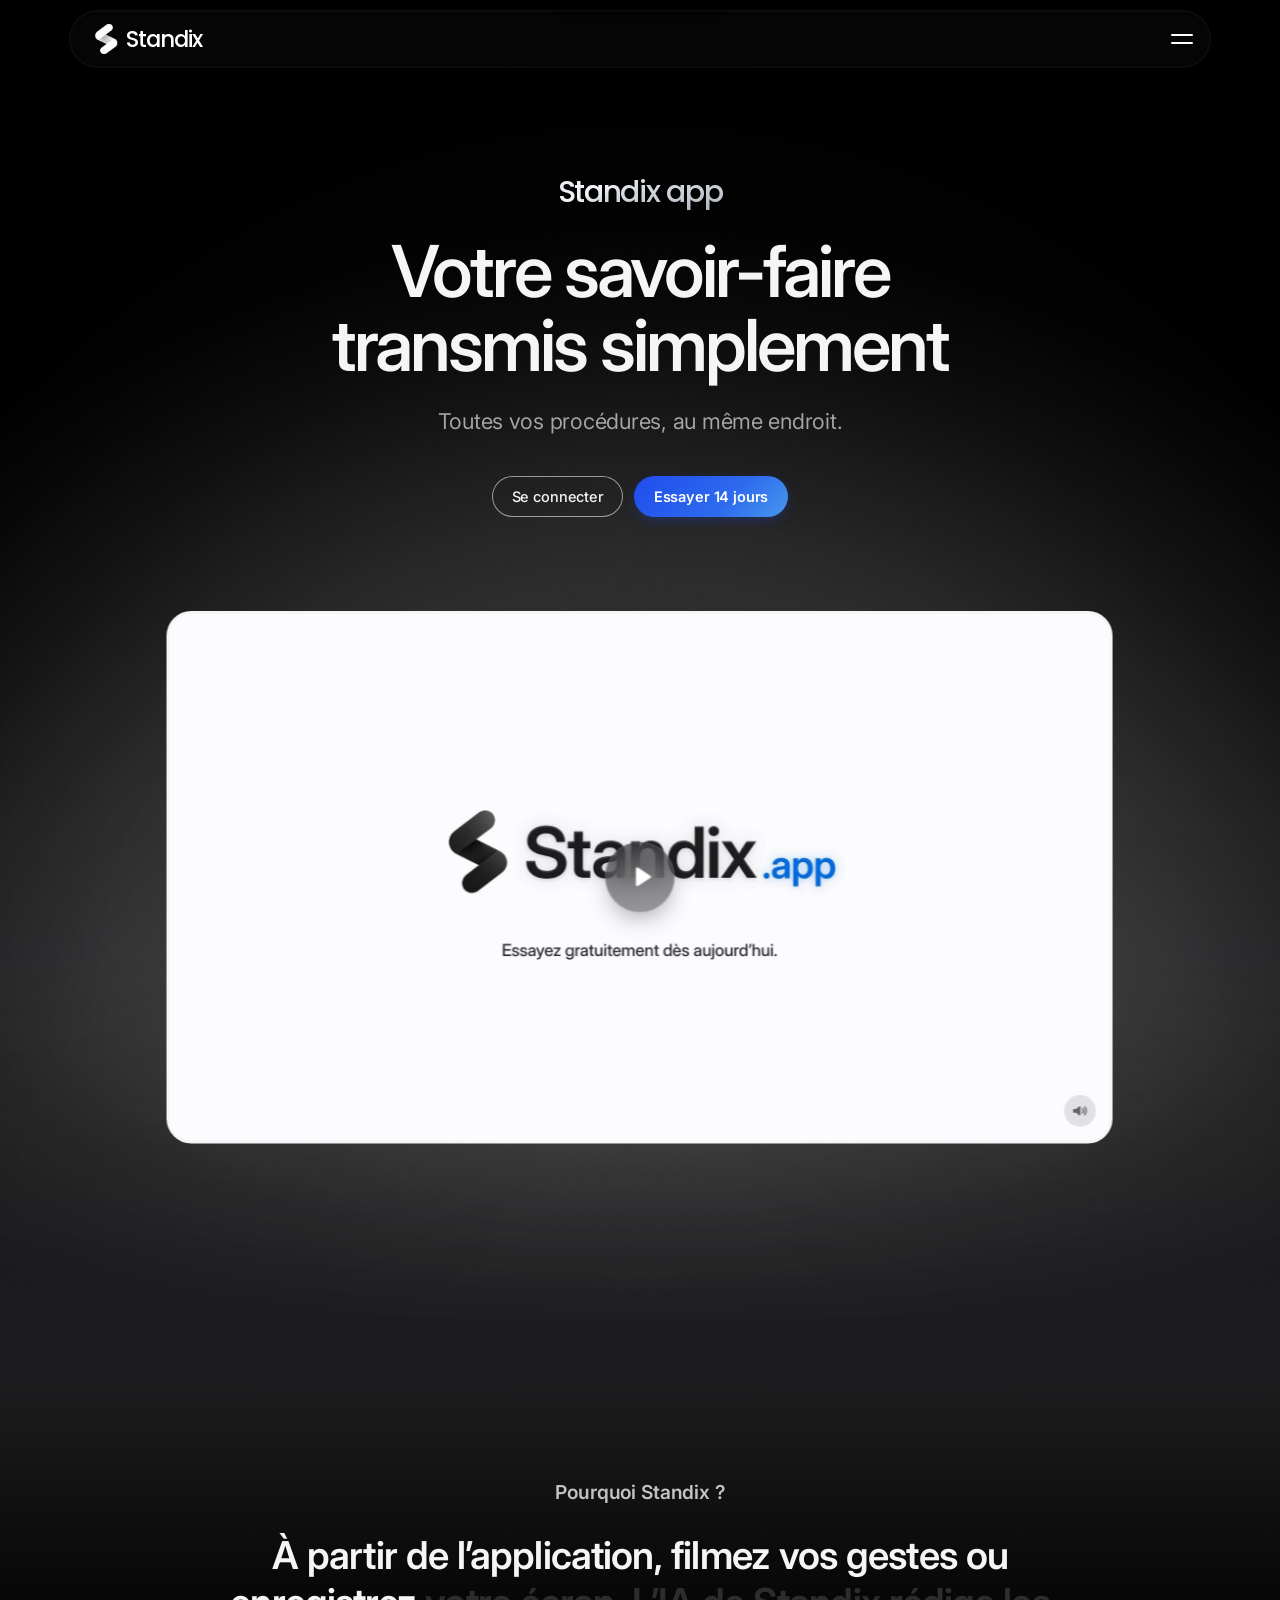
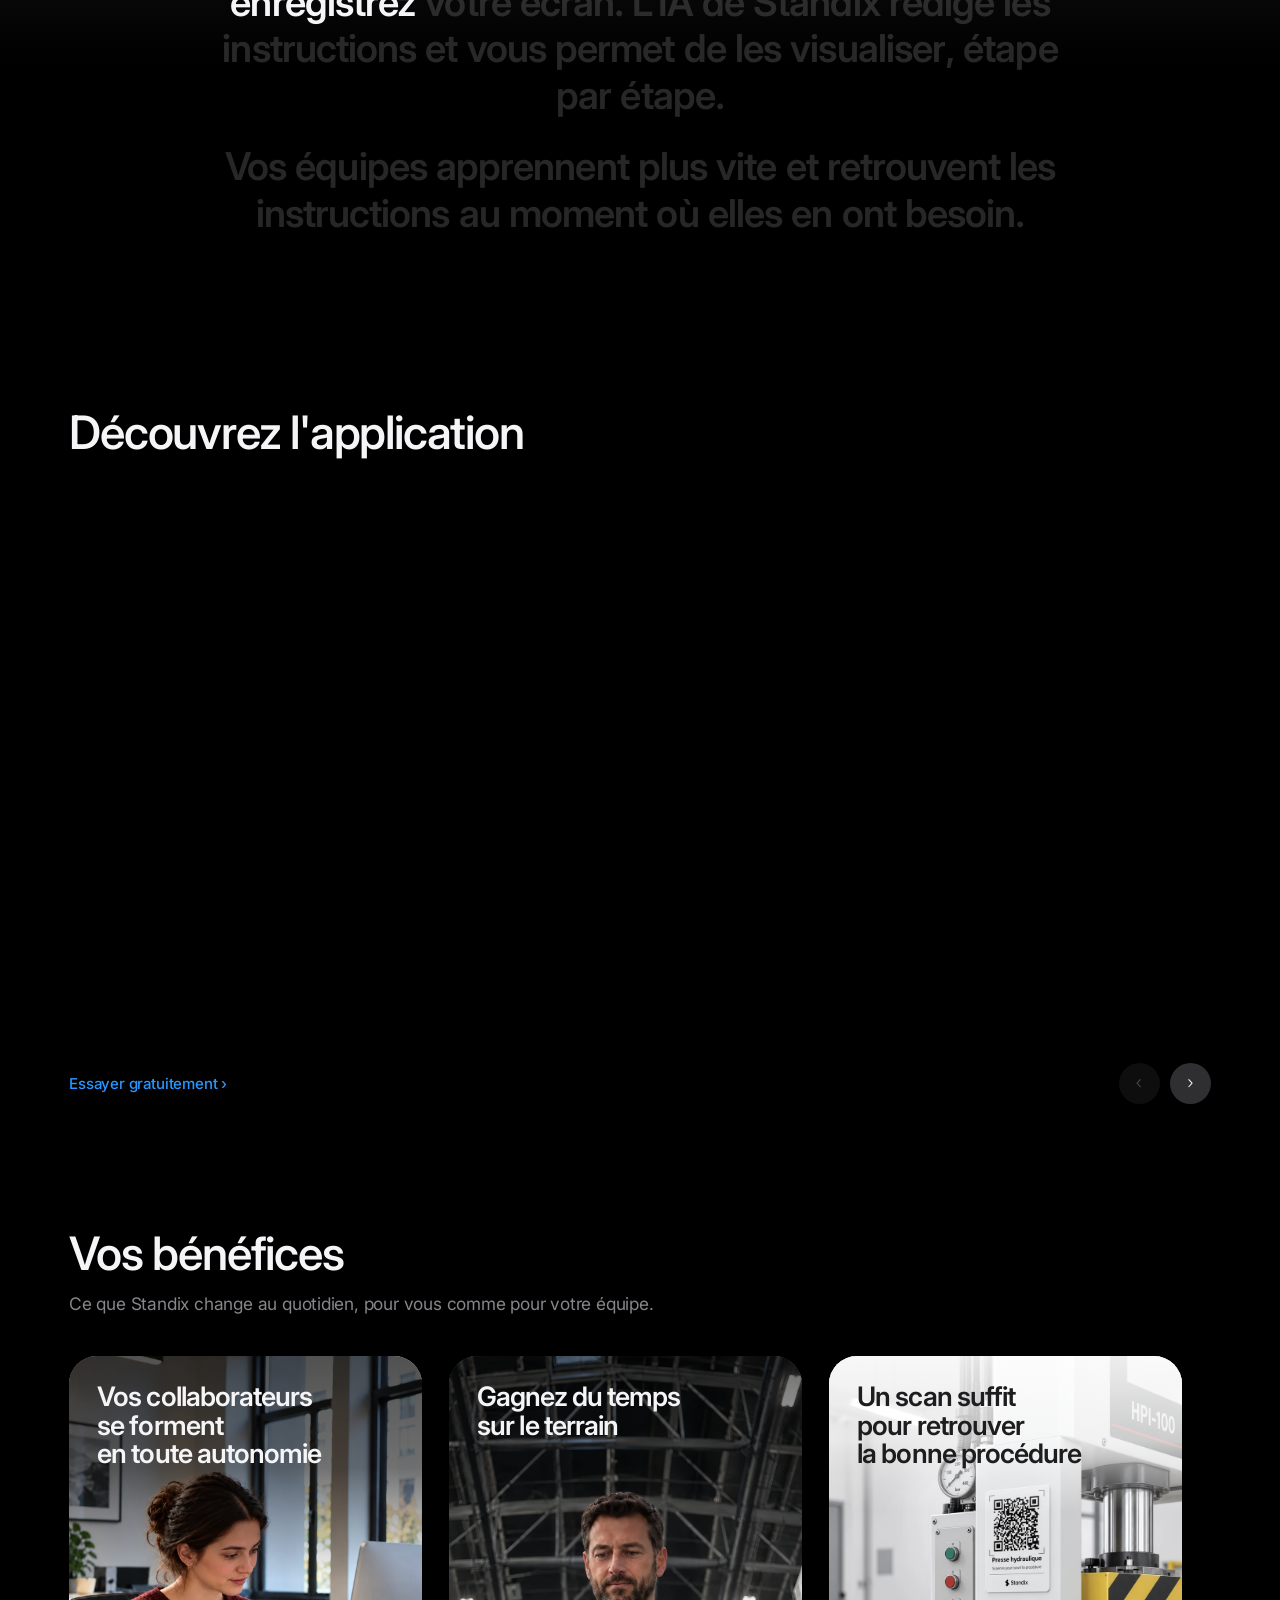
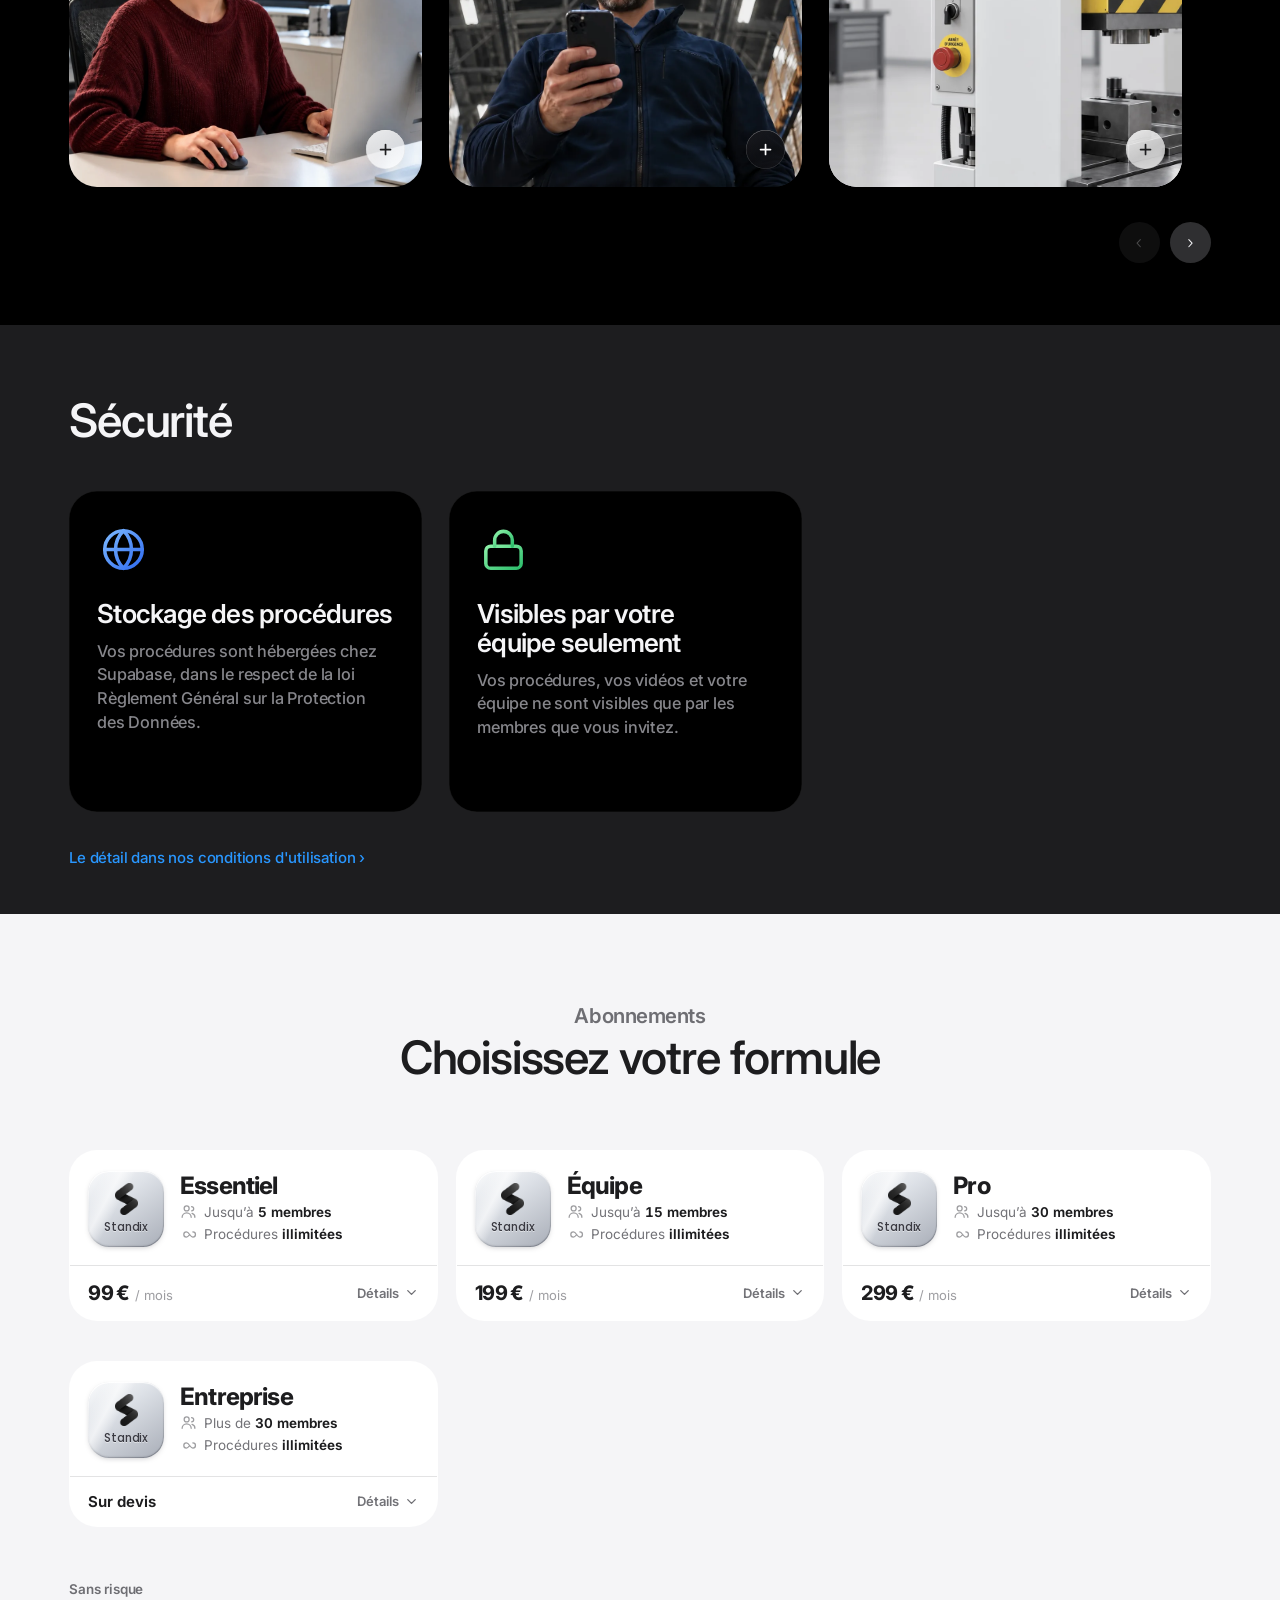
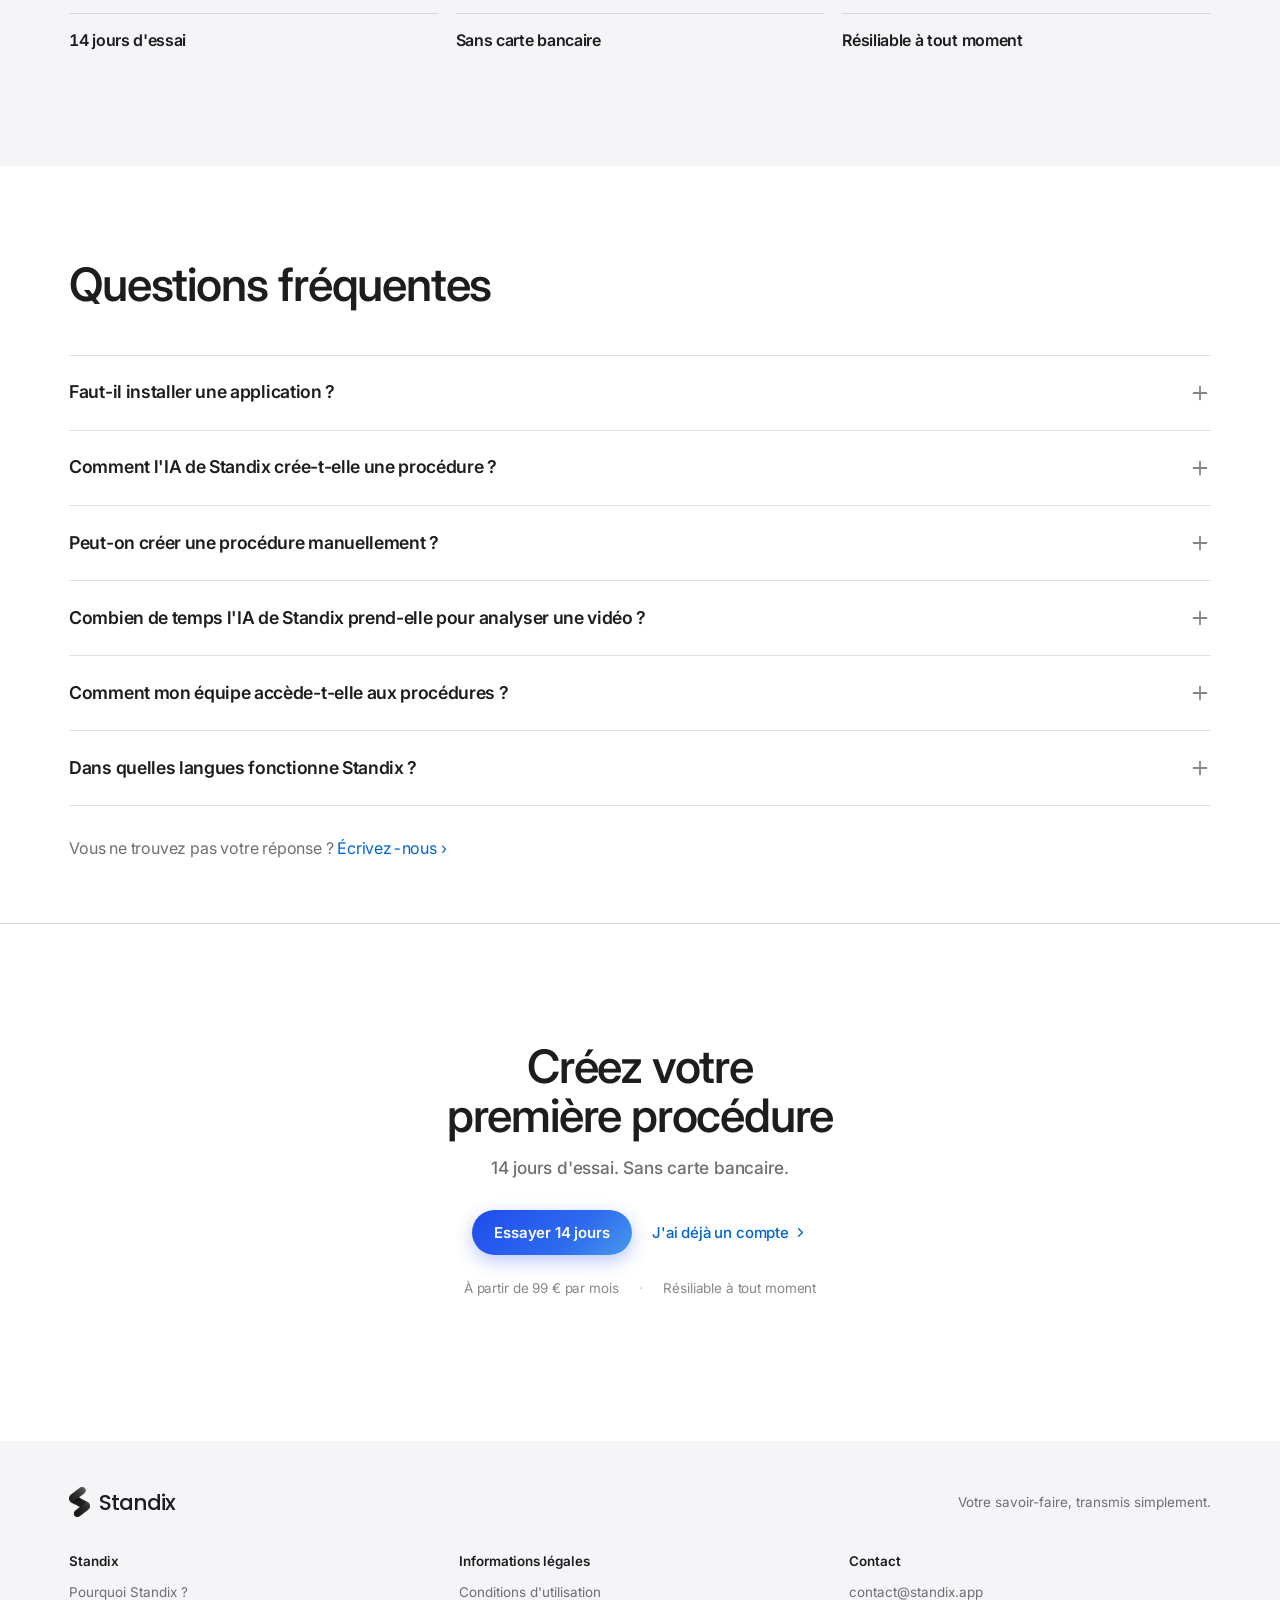
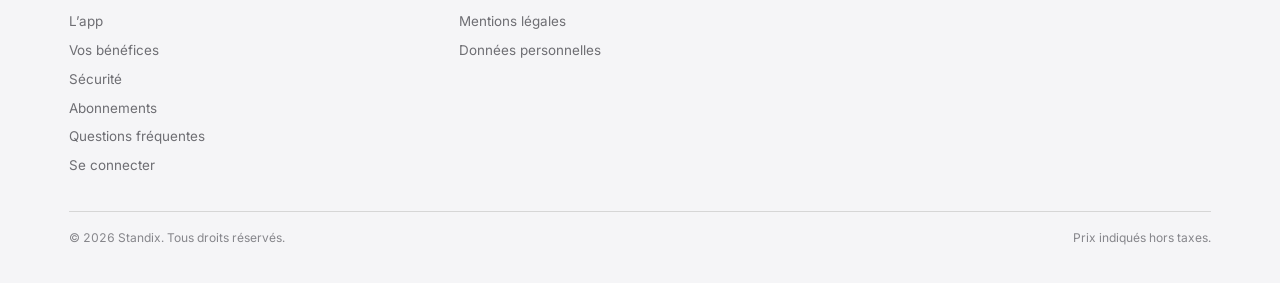
==== index.html @ c11d2d12 "Update index.html" ====
<!DOCTYPE html>
<html lang="fr">
<head>
<meta charset="utf-8">
<!-- ⚠ `user-scalable=no` NE SUFFIT PAS : Safari sur iOS l'ignore depuis 2016,
     précisément pour ne pas priver de zoom ceux qui en ont besoin. Il n'agit
     que sur Chrome Android. Le reste est fait plus bas, en CSS et en code. -->
<meta name="viewport"
      content="width=device-width, initial-scale=1, maximum-scale=1, user-scalable=no">
<meta name="theme-color" content="#000000">
<!-- ⚠ LE TITRE ET LA DESCRIPTION SONT CEUX DES APERÇUS DE PARTAGE (WhatsApp,
     iMessage, LinkedIn…) ET DE GOOGLE. Courts, directs, fidèles à l'app.
     ⚠ URL ABSOLUES pour l'image : les messageries ne suivent pas un chemin
     relatif. L'image et les icônes sont à la RACINE du dépôt.
     ⚠ L'IMAGE DE PARTAGE EST IMG_5693.JPG, à la RACINE du dépôt. Le nom vient
     du téléphone d'Em, qui ne peut pas renommer un fichier depuis mobile.
     ⚠ LE NOM EST SENSIBLE À LA CASSE sur GitHub Pages : le fichier en ligne
     s'appelle IMG_5693.jpeg (extension en MINUSCULES). « .JPG » donnait 404.
     ⚠ Les messageries gardent une image en mémoire d'après son adresse :
     nouvelle image = nouveau nom de fichier.
     ⚠ LES MESSAGERIES GARDENT L'ANCIEN APERÇU EN MÉMOIRE : pour voir le
     nouveau, partager https://standix.app/?v=2 (ou attendre). -->
<title>Standix — Votre savoir-faire transmis simplement</title>
<meta name="description" content="Créez vos procédures avec l'IA, à partir d'une vidéo ou d'un document. Votre équipe les retrouve sur son téléphone, ou d'un scan de QR code. 14 jours d'essai, sans carte bancaire.">
<link rel="canonical" href="https://standix.app/">
<!-- ═══ DONNÉES STRUCTURÉES (JSON-LD) ═══
     Ce bloc ne s'affiche pas : il DÉCRIT la page aux machines — moteurs de
     recherche, aperçus d'IA, assistants — dans le vocabulaire qu'elles
     partagent (schema.org). Quatre objets :
     · Organization  : qui édite le site, son logo, son adresse de contact ;
     · WebSite       : le site lui-même et sa langue ;
     · SoftwareApplication : ce qu'est Standix, pour qui, à quel prix ;
     · FAQPage       : les sept questions, recopiées MOT POUR MOT de la
       section « Questions fréquentes ». Google sanctionne les données
       structurées qui ne correspondent pas au texte visible — si tu changes
       une réponse dans la page, change-la ici aussi.
     ⚠ AUCUNE NOTE NI AVIS N'EST DÉCLARÉ (`aggregateRating`) : il n'y en a
     pas encore, et en inventer est un motif de sanction manuelle. -->
<script type="application/ld+json">
{
 "@context": "https://schema.org",
 "@graph": [
  {
   "@type": "Organization",
   "@id": "https://standix.app/#organisation",
   "name": "Standix",
   "url": "https://standix.app/",
   "logo": "https://standix.app/site-favicon-96.png",
   "email": "contact@standix.app",
   "description": "Standix crée des procédures d'entreprise à partir d'une vidéo ou d'un document, et les rend accessibles à l'équipe depuis l'application ou par QR code."
  },
  {
   "@type": "WebSite",
   "@id": "https://standix.app/#site",
   "url": "https://standix.app/",
   "name": "Standix",
   "inLanguage": "fr-FR",
   "publisher": {
    "@id": "https://standix.app/#organisation"
   }
  },
  {
   "@type": "SoftwareApplication",
   "@id": "https://standix.app/#application",
   "name": "Standix",
   "url": "https://standix.app/",
   "applicationCategory": "BusinessApplication",
   "operatingSystem": "Web",
   "inLanguage": [
    "fr",
    "en",
    "de"
   ],
   "publisher": {
    "@id": "https://standix.app/#organisation"
   },
   "description": "Filmez le geste une fois : l'IA rédige la procédure, et votre équipe la retrouve sur son téléphone ou d'un scan de QR code.",
   "offers": {
    "@type": "Offer",
    "price": "99",
    "priceCurrency": "EUR",
    "url": "https://standix.app/#tarifs",
    "availability": "https://schema.org/InStock",
    "description": "À partir de 99 € par mois, 14 jours d'essai sans carte bancaire."
   }
  },
  {
   "@type": "FAQPage",
   "@id": "https://standix.app/#questions",
   "inLanguage": "fr-FR",
   "mainEntity": [
    {
     "@type": "Question",
     "name": "Faut-il installer une application ?",
     "acceptedAnswer": {
      "@type": "Answer",
      "text": "Non, Standix s'ouvre dans le navigateur de votre téléphone, de votre tablette ou de votre ordinateur."
     }
    },
    {
     "@type": "Question",
     "name": "Comment l'IA de Standix crée-t-elle une procédure ?",
     "acceptedAnswer": {
      "@type": "Answer",
      "text": "Depuis l'application, vous pouvez : filmer vos gestes, enregistrer votre écran ou importer un document. Vous pouvez également réunir plusieurs vidéos et enregistrements d'écran en une seule vidéo. La durée totale ne doit pas dépasser 5 minutes. L'intelligence artificielle intégrée analyse votre contenu, identifie les étapes clés et rédige les instructions pour créer une procédure structurée, étape par étape. Vous pouvez aussi créer vos procédures manuellement."
     }
    },
    {
     "@type": "Question",
     "name": "Peut-on créer une procédure manuellement ?",
     "acceptedAnswer": {
      "@type": "Answer",
      "text": "Oui, vous pouvez créer autant de procédures manuelles que vous le souhaitez. Ajoutez un titre et une image de présentation, puis détaillez les étapes une à une, avec la possibilité d'ajouter une photo à chaque étape."
     }
    },
    {
     "@type": "Question",
     "name": "Combien de temps l'IA de Standix prend-elle pour analyser une vidéo ?",
     "acceptedAnswer": {
      "@type": "Answer",
      "text": "Le temps d'analyse dépend de la durée de votre vidéo. À titre indicatif, comptez : 1 à 2 minutes pour une vidéo d'une minute ; 4 à 5 minutes pour une vidéo de trois minutes ; 6 à 7 minutes pour une vidéo de cinq minutes. Ces délais peuvent varier selon votre appareil et les caractéristiques de la vidéo."
     }
    },
    {
     "@type": "Question",
     "name": "Comment mon équipe accède-t-elle aux procédures ?",
     "acceptedAnswer": {
      "@type": "Answer",
      "text": "Lors de leur première connexion, vos collaborateurs rejoignent votre espace entreprise grâce au code d'invitation que vous leur partagez. Ils accèdent ensuite aux procédures directement dans l'application ou en scannant le QR code de la procédure souhaitée."
     }
    },
    {
     "@type": "Question",
     "name": "Dans quelles langues fonctionne Standix ?",
     "acceptedAnswer": {
      "@type": "Answer",
      "text": "En français, en anglais et en allemand."
     }
    }
   ]
  }
 ]
}
</script>

<meta property="og:type" content="website">
<meta property="og:site_name" content="Standix">
<meta property="og:locale" content="fr_FR">
<meta property="og:url" content="https://standix.app/">
<meta property="og:title" content="Standix — Votre savoir-faire transmis simplement">
<meta property="og:description" content="Créez vos procédures avec l'IA, à partir d'une vidéo ou d'un document.">
<meta property="og:image" content="https://standix.app/IMG_5693.jpeg">
<meta property="og:image:type" content="image/jpeg">
<meta property="og:image:width" content="1200">
<meta property="og:image:height" content="630">
<meta property="og:image:alt" content="Le logo Standix et la phrase « Toutes vos procédures, au même endroit. », sur fond noir">
<meta name="twitter:card" content="summary_large_image">
<meta name="twitter:title" content="Standix — Votre savoir-faire transmis simplement">
<meta name="twitter:description" content="Créez vos procédures avec l'IA, à partir d'une vidéo ou d'un document.">
<meta name="twitter:image" content="https://standix.app/IMG_5693.jpeg">
<link rel="icon" href="/favicon.ico" sizes="any">
<link rel="icon" type="image/png" sizes="32x32" href="/site-favicon-32.png">
<link rel="icon" type="image/png" sizes="96x96" href="/site-favicon-96.png">
<link rel="apple-touch-icon" href="/site-apple-touch-icon.png">
<link rel="preconnect" href="https://fonts.googleapis.com">
<link rel="preconnect" href="https://fonts.gstatic.com" crossorigin>
<!-- ⚠ INTER EST DEMANDÉ EN FONTE VARIABLE (`wght@400..700`), PLUS EN QUATRE
     GRAISSES FIXES. Avec des graisses fixes, une valeur intermédiaire comme
     560 n'existe pas : le navigateur remonte à la plus proche au-dessus, donc
     600, et l'allègement des titres ne se voyait pas. La fonte variable les
     rend toutes, et c'est un seul fichier au lieu de quatre.
     ⚠ LA PLAGE DESCEND À 300, PAS 400 : la ligne sous le titre du premier
     écran est en 380. Sans cette plage, elle serait ramenée à 400 et
     l'allègement disparaîtrait sans erreur ni avertissement. -->
<link href="https://fonts.googleapis.com/css2?family=Inter:wght@300..700&family=Poppins:wght@500;600&display=swap" rel="stylesheet">
<style>
/* ═══════════════════════════════════════════════════════════════════════
   LES JETONS
   Plus d'ambre nulle part. Il ne reste qu'une famille de couleur — celle du
   bouton « Générer les étapes » de l'app — et une échelle de gris froids qui
   en descend. Une page à une seule couleur se tient toujours.
   ═══════════════════════════════════════════════════════════════════════ */
:root{
  --papier:#FFFFFF;
  --encre:#0C1017;
  --gris:#5C6675;
  --gris-2:#8A94A3;

  /* ─── LE TEXTE SUR LE PANNEAU SOMBRE ───
     Trois niveaux, comme sur clair, mais tirés vers le haut. Un blanc pur en
     texte courant vibre sur du noir : le titre l'emploie, le reste descend. */
  /* Les noms datent de la version sombre ; ils repointent maintenant vers
     les couleurs claires — un seul endroit à changer si le fond rebascule. */
  --sur-noir  :var(--encre);
  --sur-noir-2:var(--gris);
  --sur-noir-3:var(--gris-2);

  /* Le panneau : un gris froid, sans couleur assumée. C'est une surface, pas
     une teinte — elle structure la page sans y ajouter une seconde couleur. */
  /* ⚠ Le premier noir, à #0E1218, était trop clair et trop bleu : il se lisait
     comme un gris ardoise, pas comme un fond. Sur les pages produit d'Apple le
     fond est presque du noir, et TOUTE la lumière vient de l'objet. */
  --panneau:#07080B;

  /* #3A78EE donnait 4,12:1 avec du texte blanc, sous le seuil de 4,5.
     #2E6BEE donne 4,72:1 et ne se distingue pas à l'œil. */
  --bleu-a:#1F4CEE; --bleu-b:#2E6BEE; --bleu-c:#4899EC;
}

*{box-sizing:border-box}
html,body{margin:0;padding:0}
/* ⚠ `touch-action:manipulation` COUPE LE ZOOM PAR DOUBLE TAPE, et lui seul est
   respecté partout, iOS compris. Il supprime du même coup le délai de 300 ms
   que le navigateur s'accordait pour guetter cette double tape — les boutons
   répondent plus vite.
   ⚠ `text-size-adjust` empêche iOS de grossir les textes de lui-même quand on
   bascule le téléphone en paysage. */

html{
  background:#000000;
  -webkit-text-size-adjust:100%; text-size-adjust:100%;
}
/* ⚠ DEUX SECTIONS SOMBRES QUI SE SUIVENT SE CHEVAUCHENT D'UN PIXEL. La page
   était blanche derrière elles (elle est noire désormais, la règle reste
   utile entre sections claires) : quand leur jonction tombe entre
   deux pixels (hauteur fractionnaire, écran à densité non entière), un filet
   blanc atténué passait entre les deux — une ligne grise sur deux fonds
   identiques. La seconde section, peinte après, recouvre la jonction. */
[data-fond="sombre"] + [data-fond="sombre"]{margin-top:-1px}

/* ⚠ LE FOND DE LA PAGE EST NOIR : c'est lui qu'on voit quand on tire la page
   au-delà du haut ou du bas (iPhone), et derrière toute section. */
body{
  touch-action:manipulation;
  background:#000000;
  font-family:Inter,system-ui,sans-serif; color:var(--gris);
  -webkit-font-smoothing:antialiased;
}

/* ═══ LA BARRE ═══ provisoire : le site a déjà `navbar.js`. Elle est là pour
       que le panneau ne flotte pas dans le vide sur la capture. */
/* Deux blocs seulement : le logo à gauche, TOUT le reste groupé à droite —
   menu, connexion, bouton. Le menu n'est plus centré sur la barre : il fait
   partie du groupe d'actions, comme sur la référence.
   `space-between` suffit ; plus de grille, donc plus de colonne fantôme quand
   un élément passe en `display:none` sur téléphone. */
/* La barre suit le panneau : plafonnée à 1320 alors que le panneau est
   pleine largeur, le logo ne serait plus aligné sur rien. */
.barre{position:relative; z-index:60;
       display:flex; align-items:center; justify-content:space-between;
       padding:8px 8px 8px 26px}
.droite{display:flex; align-items:center; gap:10px}
.marque{display:flex; align-items:center; text-decoration:none;
        --signe:34px; gap:calc(var(--signe) * .294)}
/* ─── LA MARQUE ───
   Le signe vient de `off12.png`, 953 × 1353 px utiles — vingt-six fois la
   surface de l'ancien lockup. Affiché à 34 px de haut, il garde une réserve de
   plus de dix fois : il restera net sur n'importe quel écran.
   ⚠ Son ombre portée a été retirée : elle montait jusqu'à alpha 230 tout près
   de la forme, un seuil sur la couleur ne suffisait pas. Seul le plein a été
   gardé, puis relissé d'un demi-pixel. Une ombre incrustée dans le fichier
   trahirait un faux relief sur une barre en verre translucide. */
/* ─── DEUX SIGNES SUPERPOSÉS ───
   Le blanc est un vrai fichier, pas le sombre retourné par un filtre :
   `brightness(0) invert(1)` aplatissait le modelé et donnait une silhouette
   plate. Ici les deux versions gardent leurs plis, et on fond de l'une à
   l'autre. Le blanc a un rapport très légèrement différent — 1,393 contre
   1,420 — donc chacun garde sa largeur propre et se centre sur l'autre. */
.signe{position:relative; display:block; height:var(--signe)}
.marque img{height:var(--signe); width:auto; display:block;
            transition:opacity .32s cubic-bezier(.32,.72,0,1)}
.signe-clair{position:absolute; top:0; left:50%; translate:-50% 0; opacity:0}
.barre-hote.sombre .signe img{opacity:0}
.barre-hote.sombre .signe .signe-clair{opacity:1}

/* ─── LE MOT ───
   Composé, pas image : il reste net à toute taille et pèse zéro octet.
   C'est bien du Poppins 500 — je m'étais trompé en le comparant : j'avais
   mesuré la largeur du mot contre sa hauteur TOTALE, laquelle inclut le point
   du « i » qui monte au-dessus des capitales. Rapporté à la bonne hauteur, il
   ne manquait qu'un crénage de −0,044 em, et les lettres se superposent.
   Les proportions sont celles du lockup d'origine : le mot mesure le signe
   divisé par 1,395, l'écart entre les deux vaut 0,294 × le signe. Tout découle
   donc de `--signe`. */
.logotype{font-family:Poppins,sans-serif; font-weight:500;
          font-size:calc(var(--signe) / 1.395);
          letter-spacing:-.044em; color:#12161D; line-height:1}
/* ⚠ AUCUNE TAILLE IMPOSÉE ICI, ET C'EST VOULU. Une ancienne règle prétendait
   réduire ce bouton à 10/20 ; elle n'a jamais pris effet — écrite avant celle
   de `.btn` et de même spécificité, elle perdait l'arbitrage. La barre a
   toujours affiché la taille par défaut, 15/26 et 14,5 px.
   J'ai d'abord cru bien faire en la rendant effective : la barre a rétréci,
   ce qui n'était pas demandé. La règle est donc retirée, et les DEUX boutons
   prennent celle de `.btn` — ils sont identiques sans que rien ne le dise. */

/* ─── SE CONNECTER ───
   ⚠ UN CONTOUR, PAS UN FOND. Deux boutons pleins côte à côte se disputeraient
   le regard ; celui-ci n'a qu'un liseré, si bien qu'on lit « Essayer » en
   premier. C'est la hiérarchie d'Apple entre son action principale et son
   « En savoir plus ».
   Il porte la classe `btn` pour hériter de la forme et de la taille, et
   n'écrase que ce qui doit changer.
   ⚠ `.btn.btn-entrer` ET NON `.btn-entrer` SEUL. Cette règle est écrite avant
   celle de `.btn` : à spécificité égale, c'est la dernière qui l'emporte, et le
   bouton reprenait le fond bleu et le texte blanc. Doubler la classe le fait
   gagner sans dépendre de l'ordre du fichier. */
/* Il ne redit pas la taille : elle vient de `.btn-barre`, qu'il porte aussi. */
.btn.btn-entrer{
  color:var(--encre); background:none;
  box-shadow:inset 0 0 0 1px rgba(18,22,29,.18);
}
.btn.btn-entrer:hover{background:rgba(18,22,29,.05); box-shadow:inset 0 0 0 1px rgba(18,22,29,.3)}

/* ═══ L'ÉCRAN DE CHARGEMENT A ÉTÉ RETIRÉ (à la demande, 22 oct. 2026) ═══
   Voir « RIEN N'APPARAÎT AVANT QUE TOUT SOIT CHARGÉ », en fin de feuille. */

/* ═══ LE PREMIER ÉCRAN ═══
   La barre et le panneau valent EXACTEMENT la hauteur de l'écran, à eux deux.
   Le panneau retranchait avant une constante — 128 px, puis 150, puis 160
   selon le palier — censée valoir la barre. C'était une estimation, démentie
   dès que la barre changeait de hauteur.
   `--h-barre` est mesurée en JavaScript. La barre étant devenue collante, elle
   ne peut plus être un simple frère dans une colonne flex : sa hauteur doit
   être connue autrement.
   `svh` et non `vh` : sur iPhone, `vh` compte la barre d'adresse rétractée. */
/* `--marge` est le retrait latéral de la barre au repos. Il devient un
   pourcentage sur tablette et téléphone : la barre s'y raccourcit, et logo et
   boutons se rapprochent d'eux-mêmes puisqu'ils sont en `space-between`. */
.sentinelle{position:absolute; top:8px; height:1px; width:100%; pointer-events:none}
/* ⚠ `fixed` et non `sticky`. En `sticky` l'hôte occupe une place dans le flux :
   la section sombre commençait SOUS lui, et une bande blanche apparaissait en
   haut de la page. En `fixed` il ne prend plus de place, la section part du
   haut de l'écran et la barre flotte dessus — c'est ce que fait Apple sur ses
   pages produit sombres. */
.barre-hote{position:fixed; left:0; right:0; top:0; z-index:60; --marge:16px; --serre:980px;
            /* La marge basse sépare la barre du panneau. Prise ici et non
               dans le hero, elle entre dans `--h-barre` et la hauteur totale
               reste juste au pixel. */
            /* ⚠ Au repos, la barre n'est PAS pleine largeur : son contenu est
               plafonné à `--repos`, comme la barre d'Apple, dont le logo n'est
               jamais collé au bord de l'écran. Elle reste sans matière — c'est
               au défilement qu'elle se détache, en se resserrant encore
               jusqu'à `--serre` et en prenant son verre.
               Le `max` garde le garde-fou : jamais plus étroite que la marge
               minimale, donc rien ne change sous 1300 px de large. */
            --repos:1280px;
            padding:10px max(var(--marge), calc((100% - var(--repos)) / 2)) 10px;
            /* ⚠ `padding-inline` est un RACCOURCI LOGIQUE : Safari ne
               l'interpole pas, et l'animation de la barre ne jouait pas sur
               iPhone. Les deux côtés sont donc déclarés séparément, en
               propriétés physiques. */
            transition:padding-left .55s cubic-bezier(.32,.72,0,1),
                       padding-right .55s cubic-bezier(.32,.72,0,1)}

/* ═══ LA BARRE SUR FOND SOMBRE ═══
   Tant qu'elle survole la première section, elle prend sa matière : texte
   clair, logo en silhouette blanche, verre sombre. Dès qu'elle en sort, elle
   redevient claire. Sans ça son texte encre serait invisible sur le noir.
   Le logo est un VRAI fichier blanc, pas le sombre retourné par un filtre :
   `brightness(0) invert(1)` aplatirait son modelé. */
.logotype,.btn-entrer,.burger span{
  transition:color .32s cubic-bezier(.32,.72,0,1),
             background-color .32s cubic-bezier(.32,.72,0,1),
             box-shadow .32s cubic-bezier(.32,.72,0,1);
}
.barre-hote.sombre .logotype{color:#FFFFFF}
/* ⚠ SON LISERÉ CHANGE AUSSI DE CAMP. Sur le fond sombre, un contour encre
   disparaîtrait complètement — c'est le contour autant que le texte qu'il faut
   retourner. */
.barre-hote.sombre .btn.btn-entrer{
  color:rgba(255,255,255,.9); box-shadow:inset 0 0 0 1px rgba(255,255,255,.22);
}
.barre-hote.sombre .btn.btn-entrer:hover{
  color:#FFFFFF; background:rgba(255,255,255,.1);
  box-shadow:inset 0 0 0 1px rgba(255,255,255,.36);
}
.barre-hote.sombre .burger span{background:#FFFFFF}

.barre-hote.flotte.sombre .barre{
  background:rgba(255,255,255,.07);
  border-color:rgba(255,255,255,.13);
  box-shadow:0 10px 32px rgba(0,0,0,.45), inset 0 1px 0 rgba(255,255,255,.10);
}

/* ─── LE VERRE AU DÉFILEMENT ───
   Rien au repos : ni fond, ni liseré, ni ombre. La barre est incrustée dans la
   page. Dès qu'on défile, elle se resserre vers le centre ET prend sa matière
   au même instant — verre dépoli, liseré blanc, ombre basse.
   Le resserrement passe par les marges de l'hôte : le contenu étant en
   `space-between`, logo et boutons se rapprochent d'eux-mêmes.
   La hauteur ne bouge pas, donc la page en dessous ne sursaute pas. */
/* La barre défilée est PLAFONNÉE à 980 px, pas resserrée d'un pourcentage.
   Mesuré, son contenu occupe 733 px au minimum — logo 112, groupe de droite
   586, marges 34. Un pourcentage fixe l'aurait fait déborder sur les écrans
   étroits : à 15 % de 1024, il ne serait resté que 716 px.
   `max(16px, …)` garantit qu'elle ne se resserre jamais au-delà de ce que le
   contenu supporte : sur une petite fenêtre elle reste simplement pleine. */
/* Au défilement elle se resserre encore. Le `max` garantit deux choses : elle
   ne descend jamais sous les 733 px que réclame son contenu, et elle ne
   s'ÉLARGIT jamais par rapport au repos — ce qui arriverait sur téléphone,
   où le retrait au repos vaut déjà plus que 16 px. */
/* `--serre` est la largeur de la barre. Un seul chiffre ne peut pas convenir
   partout : au-dessous de cette valeur il ne mordrait plus, d'où une valeur par
   palier. Le `max` garde le garde-fou : jamais plus étroite que ce que le
   contenu supporte. */
.barre{border-radius:100px; border:1px solid transparent;
       transition:background .32s cubic-bezier(.32,.72,0,1),
                  box-shadow .32s cubic-bezier(.32,.72,0,1),
                  border-color .32s}
.barre-hote.flotte{
  padding-left :max(calc(var(--marge) + 10px), calc((100% - var(--serre)) / 2));
  padding-right:max(calc(var(--marge) + 10px), calc((100% - var(--serre)) / 2));
}
.barre-hote.flotte .barre{
  background:rgba(255,255,255,.62);
  border-color:rgba(255,255,255,.75);
  -webkit-backdrop-filter:blur(26px) saturate(180%);
          backdrop-filter:blur(26px) saturate(180%);
  box-shadow:0 8px 28px rgba(12,16,23,.08), 0 1px 2px rgba(12,16,23,.04);
}


/* ─── Les deux actions ─── Le premier porte le dégradé de « Générer les
       étapes » : le geste du site et celui de l'app sont le même objet. */
.actes{display:flex; justify-content:center; gap:11px; margin-top:26px; flex-wrap:wrap}
.btn svg{width:1.15em; height:1.15em; flex:0 0 auto}
.btn{font-family:inherit; font-size:max(14.5px, .755vw); font-weight:600; letter-spacing:-.012em;
     padding:15px 26px; border-radius:100px; border:none; cursor:pointer;
     /* ⚠ INDISPENSABLE DEPUIS QUE LES BOUTONS SONT DES LIENS : la feuille n'a
        pas de règle globale sur les `<a>`, ils arrivaient donc soulignés. */
     text-decoration:none;
     /* ⚠ Un SVG sans dimension prend sa taille intrinsèque : le bouton devenait
        un disque de 190 px. */
     display:inline-flex; align-items:center; gap:9px;
     color:#fff; white-space:nowrap;
     background:linear-gradient(135deg,var(--bleu-a) 0%,var(--bleu-b) 62%,var(--bleu-c) 100%);
     box-shadow:0 6px 16px rgba(31,76,238,.24);
     transition:transform .18s cubic-bezier(.34,1.56,.64,1),box-shadow .18s}
/* ⚠ Cette règle portait une ombre BLEUE et s'appliquait à TOUS les boutons —
   d'où la lueur bleue sous « Se connecter », qui n'a rien de bleu. Elle ne
   garde que le mouvement ; chaque bouton donne sa propre ombre. */
.btn:hover{transform:translateY(-1px)}
.btn:focus-visible{outline:2px solid var(--bleu-a); outline-offset:3px}

/* Le second bouton prend la matiere de verre des schemas : sur le panneau
   gris, un blanc plein aurait fait une deuxieme surface. */

.btn-2{color:#FFFFFF;
       background:rgba(255,255,255,.10);
       border:1px solid rgba(255,255,255,.16);
       -webkit-backdrop-filter:blur(22px) saturate(170%);
               backdrop-filter:blur(22px) saturate(170%);
       box-shadow:inset 0 1px 0 rgba(255,255,255,.14)}
.btn-2:hover{background:rgba(255,255,255,.18);
             border-color:rgba(255,255,255,.24)}

/* Le surtitre nomme le produit, comme Apple met « iPhone Duo » au-dessus de
   son titre. En capitales et espacé : à cette taille, les capitales ont besoin
   d'air pour ne pas former un bloc.
   ⚠ Pas de dégradé. Essayé en marque colorée à 22 px : ça marchait
   techniquement, mais deux bleus dans le même écran — le nom et le bouton — et
   surtout un surtitre qui attire l'œil vole l'attention à la ligne qui porte le
   message. Le surtitre annonce, le titre parle. */
/* ⚠ +10 % (à la demande) : le surtitre était à 12 px sous un titre de 66 px
   à 1440, il ne tenait plus le couple. Une seule règle, pas de variante par
   taille d'écran : elle vaut partout. */
.sur{margin:0; font-size:clamp(12.5px, .93vw, 15.5px); font-weight:600;
     letter-spacing:.16em; text-transform:uppercase; color:rgba(255,255,255,.52)}

/* ═══════════════════════════════════════════════════════════════════════
   LA SECTION 1
   Tout est centré et empilé : surtitre, titre, sous-titre, action, puis la
   scène. La composition ne joue pas sur l'asymétrie mais sur la PROFONDEUR —
   l'appareil au centre, trois fragments de l'app qui flottent autour de lui,
   à des distances différentes.
   ═══════════════════════════════════════════════════════════════════════ */
.hero{
  /* La section porte sa couleur elle-même : les suivantes resteront claires,
     et c'est l'alternance qui donne le rythme. */
  background:var(--panneau);
  position:relative;
  /* ⚠ `height`, pas `min-height`. La scène se mesure en `cqh` : il lui faut un
     parent de hauteur DÉFINIE. Avec `min-height`, la hauteur du hero dépend de
     son contenu, le calcul devient circulaire et l'appareil tombe à zéro —
     c'est ce qui vient de se produire sur onze formats. */
  height:100svh;
  /* ⚠ `flex-end` : le groupe texte + image est poussé vers le BAS, et la place
     restante tombe AU-DESSUS du titre. Avec `flex-start`, elle se logeait
     entre le sous-titre et l'appareil — un trou au milieu de la page, d'autant
     plus large que l'écran est haut. */
  display:flex; flex-direction:column; align-items:center;
  justify-content:flex-end;
  /* La hauteur de la barre est reprise en marge haute : elle ne prend plus de
     place dans le flux, c'est donc ici qu'il faut la compter. */
  padding:calc(var(--h-barre, 88px) + clamp(14px, 3.4vh, 52px)) 24px 0;
  text-align:center; overflow:hidden;
}


h1{
  font-family:Inter,sans-serif; font-weight:560;
  /* 4,9 vw : 71 px sur un écran de 1440. Le passage à 5,6 vw l'avait porté à
     81, ce qui était trop — un titre de deux lignes à cette taille occupe la
     moitié de la hauteur utile et écrase l'appareil. */
  font-size:clamp(33px, 4.9vw, 76px); line-height:1.04; letter-spacing:-.038em;
  color:#FFFFFF; margin:clamp(10px,1.4vh,18px) 0 0;
}

/* ⚠ LES POINTS NE DOIVENT PAS SE RETROUVER SEULS EN DÉBUT DE LIGNE quand la
   phrase se replie. Chacun est collé à ce qui le précède par une marge posée
   depuis le style, plutôt que par une espace insécable dans le texte : le
   balisage reste lisible. */
.sous{
  margin:clamp(12px,1.7vh,20px) auto 0;
  /* ⚠ AGRANDIE SUR ORDINATEUR SEULEMENT (à la demande) : 15 px sous un titre
     de 66 px, la ligne se perdait. Le facteur `vw` est calé sur 18 px à
     1440 (la largeur de référence) et PLAFONNÉ À 18,5 px, atteint dès 1480 px
     de large. Les écrans étroits ne sont pas touchés —
     leurs trois règles `.sous` vivent dans des `@media (max-width:980px)` et
     l'emportent de toute façon sur celle-ci. */
  font-size:clamp(13.5px, 1.25vw, 18.5px); line-height:1.5; letter-spacing:-.012em;
  color:rgba(255,255,255,.6); max-width:56ch; text-wrap:balance;
  /* ⚠ 380, SOUS LE 400 DU CORPS DE TEXTE (à la demande). Ne marche que grâce
     à la plage `wght@300..700` du <link> : en 400..700, cette valeur serait
     ramenée à 400. */
  font-weight:380;
}
.sous span{margin-right:.16em; color:rgba(255,255,255,.34)}

.actes{margin-top:clamp(18px,2.6vh,34px)}

/* ─── L'ACTION ───
   Noire, pas bleue. Apple n'emploie presque jamais sa couleur de marque sur
   l'action principale : c'est noir ou blanc. Le bleu ferait « logiciel », le
   noir fait « produit ». Le bleu reste sur le bouton de la barre, où il sert
   à distinguer l'action de la navigation. */
/* ⚠ Le bouton s'INVERSE avec le fond. Noir sur noir, il disparaissait. Le
   principe reste celui d'Apple : l'action principale est le plus fort contraste
   disponible — noir sur clair, blanc sur sombre — jamais la couleur de marque. */
.btn-noir{
  background:#FFFFFF; color:var(--encre);
  box-shadow:0 8px 24px rgba(0,0,0,.40), inset 0 1px 0 rgba(255,255,255,.9);
  padding:clamp(11px,.85vw,14px) clamp(24px,1.9vw,32px); font-size:clamp(14.5px,1.05vw,16.5px);
}
.btn-noir:hover{background:#EDEFF3; box-shadow:0 12px 32px rgba(0,0,0,.48)}
.btn-noir svg{width:1.05em; height:1.05em}

/* ─── LA SCÈNE ───
   `--s` est la largeur de référence : l'appareil et les trois cartes en
   dérivent tous, donc la composition garde ses rapports à toute taille.
   La scène est bornée en HAUTEUR aussi : sur une fenêtre courte, c'est elle
   qui doit céder, pas le texte. */
/* ⚠ L'APPAREIL N'EST PLUS BORNÉ PAR LA HAUTEUR. Tant qu'il devait tenir tout
   entier sous le texte, il tombait à 299 px sur un écran de 1440 × 900 — et
   tout ce qui en dérive rétrécissait avec lui : cartes minuscules, vides
   énormes sur les côtés. Sa taille vient maintenant de la LARGEUR, et son bas
   est coupé par le bord de l'écran. C'est ce que font tous les sites qui
   montrent un grand appareil : il monte du pli, il ne se pose pas dedans. */
/* La scène ne s'étire plus : elle fait exactement la hauteur de l'appareil et
   se pose juste sous le texte. */
/* Le ressort n'existe que sur écran étroit ; ailleurs le vide reste en haut. */
.ecart{display:none}

.scene{
  flex:0 0 auto; width:100%;
  /* ⚠ UN PEU PLUS D'AIR ENTRE LE TEXTE ET L'APPAREIL SUR ORDINATEUR (3 →
     4,2 % de la hauteur d'écran). Le script lit cette marge avant de
     dimensionner l'appareil : il rétrécit d'autant, sans déborder. Tablettes
     et téléphones ont leur propre marge, plus bas. */
  margin-top:clamp(28px,4.2vh,58px);
  display:grid; place-items:end center;
}
.sc-in{
  /* ⚠ 118 cqh, donc PLUS que la hauteur disponible : l'appareil déborde
     volontairement et se fait couper par le bas de l'écran. La dernière carte
     s'arrête à 0,85 fois sa largeur, soit 0,85 × 1,18 = 1,00 de la hauteur
     restante — elle affleure le bord sans jamais le franchir. C'est ce rapport
     qui fixe la borne, pas un chiffre choisi à l'œil. */
  /* ⚠ LA PLACE RESTANTE EST MESURÉE, PAS DEVINÉE. `--h-haut` est la distance
     du haut de la section au bas du sous-titre, relevée en JavaScript et remise
     à jour à chaque changement de taille. L'appareil prend ce qui reste, divisé
     par 1,2556 puisque `--s` est sa LARGEUR et que sa hauteur vaut 1,2556 fois
     plus — cette valeur change avec chaque image.
     Ni `svh` ni `cqh` ne pouvaient donner ce résultat : le premier ignore la
     hauteur du texte, le second exigeait une scène étirée — donc le trou. */
  --s:min(clamp(240px, 30vw, 500px),
          calc((100svh - var(--h-haut, 340px) - var(--h-ecart, 32px)) / 1.2556));
  position:relative;
  width:var(--s); height:calc(var(--s) * 1.2555);
  /* ⚠ REPÉRÉ PAR L'ÉCRAN, PAS PAR LE CHÂSSIS. Sur cette image, la manche
     sombre et l'ombre de la main faussaient complètement la mesure du châssis :
     les valeurs sautaient de 37 % à 68 % selon la bande. L'écran, lui, est
     clair et net — en ne gardant que les bandes où il fait bien ses 398 px de
     large, son centre tombe à 68,34 %.
     La valeur retenue, 68,75 %, vient du HAUT du châssis : sur les quinze
     premiers pixels de l'appareil il n'y a que le cadre, ni écran ni doigts,
     donc rien qui puisse fausser la lecture.
     L'appareil est très à DROITE dans cette image, d'où un décalage négatif de
     18,75 % pour le ramener au milieu de la page. */
  translate:calc(var(--s) * -.1834) 0;
}
/* ─── LA LAMPE ───
   Elle vient DU BAS de l'appareil, pas de derrière. Une ellipse posée sous lui,
   dont le point le plus vif est au niveau du bord inférieur : la lumière monte
   et s'éteint vers le haut. C'est ce qu'on obtient en éclairant un objet posé
   sur une surface lumineuse, et c'est ce qui fait qu'il repose sur quelque
   chose au lieu de flotter.
   Elle est centrée sur le CHÂSSIS et non sur la boîte — d'où les 34,83 %, la
   même valeur qui sert au recentrage. Deux nappes : une serrée et vive, une
   très large et faible qui décolle l'ensemble du fond. */
.sc-in::before{
  content:''; position:absolute; z-index:0; pointer-events:none;
  left:68.34%; bottom:calc(var(--s) * -.10); translate:-50% 0;
  width:calc(var(--s) * 2.1); height:calc(var(--s) * 1.35);
  background:
    /* ⚠ LES DEUX NAPPES SONT DÉRIVÉES DE LA MAIN, PAR TRANCHES. Mesurée sur
       cette image : 12° près de l'appareil, 17° au milieu de la main, 18° au
       poignet. Les nappes prennent donc 17° et 16°, portées à pleine valeur —
       rgb(255,200,178) et rgb(255,180,153). Une lueur froide derrière un sujet
       chaud crée un liseré verdâtre sur les bords.
       La première reste blanche : c'est elle qui pose l'appareil sur une
       surface, la seconde qui donne la couleur. */
    radial-gradient(ellipse at 50% 100%,
      rgba(255,255,255,.20) 0%, rgba(255,255,255,.075) 28%, transparent 56%),
    radial-gradient(ellipse at 50% 100%,
      rgba(255,200,178,.13) 0%, rgba(255,180,153,.05) 42%, transparent 74%);
}
.sc-tel{
  position:relative; z-index:1;
  width:100%; height:auto; display:block;
  filter:drop-shadow(0 30px 60px rgba(0,0,0,.60));
}
.flo{z-index:2}

/* ─── LES TROIS FRAGMENTS ───
   Ce ne sont pas des icônes décoratives mais des MORCEAUX de l'app : une
   procédure qu'on vient de filmer, l'IA au travail, une validation d'équipe.
   Le visiteur reconnaît des choses qu'il utilisera.
   Elles sortent du cadre de l'appareil de part et d'autre — c'est ce
   débordement qui crée l'espace, pas l'ombre. */
/* ─── LA MATIÈRE : DU VERRE, ET DE LA PROFONDEUR ───
   Le verre d'Apple n'est pas un fond blanc translucide : c'est un flou LARGE —
   34 px, pas 20 — plus une saturation qui ravive ce qu'il y a derrière, et
   surtout deux liserés.
   Sur fond clair, le verre part du blanc et peut être très transparent : c'est
   ce qu'il y a derrière qui donne sa couleur. Le premier, en haut seulement, imite l'arête éclairée
   d'une plaque ; le second fait le tour à un pixel. Sans eux la carte n'a pas
   d'épaisseur, elle n'est qu'un rectangle pâle.
   Les ombres vont par deux : une courte qui pose la carte, une longue et très
   diffuse qui l'éloigne du fond. Une seule ombre donne un autocollant. */
.flo{
  position:absolute;
  background:rgba(255,255,255,.72);
  -webkit-backdrop-filter:blur(34px) saturate(180%);
          backdrop-filter:blur(34px) saturate(180%);
  border-radius:calc(var(--s) * .095);
  box-shadow:
    inset 0 1px 0 rgba(255,255,255,.95),
    inset 0 0 0 1px rgba(12,16,23,.055),
    0 2px 6px rgba(12,16,23,.05),
    0 24px 58px rgba(12,16,23,.13);
  padding:calc(var(--s) * .038);
  text-align:left;
  /* ⚠ LES TROIS N'ONT PAS LE MÊME ANGLE. Une inclinaison identique se lit
     comme une erreur de rendu ; des angles différents disent que les cartes
     flottent chacune à sa place dans l'espace. Chacune tourne aussi VERS le
     centre, comme si elles regardaient l'appareil. */
  transform-style:preserve-3d;
}

.flo b{display:block; font-size:calc(var(--s) * .042); font-weight:600;
       color:var(--encre); letter-spacing:-.016em; line-height:1.25}
.flo span{display:block; font-size:calc(var(--s) * .034);
          color:var(--gris-2); margin-top:calc(var(--s) * .008)}
.flo-h{display:flex; align-items:center; gap:calc(var(--s) * .028)}

.flo-ic{flex:0 0 auto; width:calc(var(--s) * .092); height:calc(var(--s) * .092);
        border-radius:calc(var(--s) * .026); display:grid; place-items:center}
.flo-ic svg{width:calc(var(--s) * .052); height:calc(var(--s) * .052)}
.flo-ic-violet{background:#F0EBFE}

.flo-video{
  left:calc(var(--s) * -.52); top:calc(var(--s) * .20);
  width:calc(var(--s) * .78);
  transform:perspective(1200px) rotateY(11deg) rotateX(2.5deg);
}
.flo-img{width:100%; height:auto; display:block;
         margin-top:calc(var(--s) * .034);
         border-radius:calc(var(--s) * .055);
  box-shadow:0 2px 10px rgba(12,16,23,.10)}

/* La carte de l'IA : une ligne, l'étoile et le nom. C'est le seul fragment qui
   ne montre pas un contenu mais un TRAVAIL en cours. */
.flo-ia{
  right:calc(var(--s) * -.46); top:calc(var(--s) * .36);
  border-radius:999px;
  transform:perspective(1200px) rotateY(-13deg) rotateX(-1.5deg);
  display:flex; align-items:center; gap:calc(var(--s) * .028);
  padding:calc(var(--s) * .034) calc(var(--s) * .042);
}
.flo-etoile{display:grid; place-items:center; flex:0 0 auto}
.flo-etoile svg{width:calc(var(--s) * .072); height:calc(var(--s) * .072)}
.flo-ia > span{font-size:calc(var(--s) * .042); font-weight:600;
               color:var(--encre); letter-spacing:-.014em; margin:0;
               white-space:nowrap}

.flo-fait{
  /* ⚠ Position choisie sur MESURE, pas à l'œil : à 0,86 la carte tombait
     45 px sous le bord de l'écran en 1600 × 900. Le bas de l'appareil est
     coupé par le pli, mais les cartes doivent rester entières — ce sont elles
     qui portent le message. */
  right:calc(var(--s) * -.40); top:calc(var(--s) * .58);
  border-radius:999px;
  transform:perspective(1200px) rotateY(-9deg) rotateX(2deg);
  display:flex; align-items:center; gap:calc(var(--s) * .028);
  padding:calc(var(--s) * .034) calc(var(--s) * .042);
}
.flo-coche{flex:0 0 auto; width:calc(var(--s) * .086); height:calc(var(--s) * .086);
           border-radius:50%; background:#EEF0F4; display:grid; place-items:center}
.flo-coche svg{width:calc(var(--s) * .046); height:calc(var(--s) * .046)}

/* ═══ LA BARRE D'ACTION ═══
   Posée en bas de la section, PAR-DESSUS l'image. C'est le procédé d'Apple sur
   ses pages produit : le prix et l'action restent visibles pendant qu'on
   regarde l'objet, sans occuper de place dans la composition.
   Le verre est indispensable ici — elle chevauche l'image, et un fond opaque
   la découperait comme une étiquette collée. */
.acte-bas{
  /* ⚠ LE CENTRAGE PASSE PAR `transform`, PAS PAR `translate`. L'animation
     d'entrée anime `translate` : elle écrasait le −50 % dès la première image
     et la barre se retrouvait décalée de la moitié de sa largeur, à droite.
     Les deux propriétés se composent, il suffit de ne pas leur demander la
     même chose. */
  position:absolute; left:50%; bottom:clamp(16px, 3vh, 34px);
  transform:translateX(-50%);
  z-index:5;
  display:flex; align-items:center; gap:clamp(10px,1vw,18px);
  /* Le plafond descend de 9 à 6 px : sur ordinateur la pilule serrait moins
     ses boutons que la barre du haut ne serre les siens. Le plancher ne bouge
     pas, tablette et téléphone gardent leur rembourrage. */
  padding:clamp(5px,.42vw,6px);
  border-radius:999px;
  /* ⚠ Base SOMBRE, pas blanche. La barre chevauche la main, qui est claire :
     un verre blanc y devenait presque opaque et le texte blanc s'y perdait.
     Un verre sombre garde son texte lisible quoi qu'il passe derrière. */
  background:rgba(10,13,18,.52);
  -webkit-backdrop-filter:blur(30px) saturate(190%);
          backdrop-filter:blur(30px) saturate(190%);
  box-shadow:
    inset 0 1px 0 rgba(255,255,255,.16),
    inset 0 0 0 1px rgba(255,255,255,.10),
    0 2px 6px rgba(0,0,0,.30),
    0 18px 44px rgba(0,0,0,.45);
}
/* Le second bouton est du verre DANS du verre : à peine plus dense que la
   barre, sans fond opaque. Un bouton blanc plein s'y découperait comme une
   pièce rapportée. */
.btn-verre{
  background:rgba(255,255,255,.13); color:#FFFFFF;
  padding:clamp(10px,1.02vw,16px) clamp(18px,1.55vw,29px);
  font-size:clamp(14px,1.11vw,17px);
  box-shadow:inset 0 0 0 1px rgba(255,255,255,.14);
}
/* Le verre s'éclaircit et son liseré se renforce : la réaction reste dans la
   matière du bouton, sans y introduire de couleur. */
.btn-verre:hover{background:rgba(255,255,255,.20);
                 box-shadow:inset 0 0 0 1px rgba(255,255,255,.24)}
/* Le bleu revient ICI, et seulement ici : sur un fond blanc c'est lui le plus
   fort contraste disponible, et la barre est le seul endroit de la page où
   l'on demande un clic. */
.btn-bleu{
  background:linear-gradient(135deg,var(--bleu-a) 0%,var(--bleu-b) 62%,var(--bleu-c) 100%);
  color:#fff;
  padding:clamp(10px,1.02vw,16px) clamp(20px,1.75vw,31px);
  font-size:clamp(14px,1.11vw,17px);
  box-shadow:0 6px 18px rgba(31,76,238,.30);
}
.btn-bleu:hover{box-shadow:0 12px 28px rgba(31,76,238,.42)}

/* ═══════════════════════════════════════════════════════════════════════
   LE MOUVEMENT
   Trois familles, et elles ne se marchent jamais dessus parce qu'elles
   emploient des propriétés DIFFÉRENTES :
   • l'ENTRÉE anime `opacity` et les propriétés autonomes `translate`/`scale` ;
   • le FLOTTEMENT anime `translate` ;
   • l'INCLINAISON des cartes reste en `transform`, et ne bouge pas.
   Sans cette séparation, l'inclinaison 3D serait écrasée par l'animation dès
   la première image — c'est le piège classique quand on empile transformations
   statiques et animées sur un même élément.
   ═══════════════════════════════════════════════════════════════════════ */
/* Une SEULE courbe et un SEUL geste pour tout le monde : monter de quelques
   pixels en apparaissant. Pas d'échelle, pas de rebond — le rebond dit
   « animation », et Apple ne veut pas qu'on voie l'animation, seulement que la
   page soit arrivée.
   La courbe est très plate au départ et très longue à l'arrivée : l'élément
   part vite puis se pose sans jamais s'arrêter net. C'est ce qui donne la
   sensation de poids.
   Le décalage entre les éléments est régulier — 110 ms — parce qu'ici on veut
   une LECTURE, de haut en bas, pas des objets qui se posent au hasard. */
@keyframes monte{
  from{opacity:0; translate:0 24px}
  to  {opacity:1; translate:0 0}
}
@keyframes lueur{from{opacity:0} to{opacity:1}}

.sur   {animation:monte 1.1s cubic-bezier(.28,.11,.32,1) .05s both}
h1     {animation:monte 1.1s cubic-bezier(.28,.11,.32,1) .16s both}
.sous  {animation:monte 1.1s cubic-bezier(.28,.11,.32,1) .27s both}

/* L'appareil met plus longtemps et part de plus loin : une grande masse qui
   bougerait à la vitesse d'une ligne de texte paraîtrait légère. */
.sc-tel{animation:monte 1.35s cubic-bezier(.28,.11,.32,1) .38s both}
.sc-in::before{animation:lueur 1.8s cubic-bezier(.28,.11,.32,1) .55s both}
.acte-bas{animation:monte 1.1s cubic-bezier(.28,.11,.32,1) .58s both}

/* ⚠ CETTE RÈGLE DOIT VENIR APRÈS TOUTES LES DÉCLARATIONS `animation` : le
   raccourci réinitialise `animation-play-state` à `running`. Placée avant, elle
   serait silencieusement annulée et la page s'ouvrirait déjà assemblée. */
h1,.sur,.sous,.acte-bas,.sc-tel,.sc-in::before{animation-play-state:paused}
body.pret h1,body.pret .sur,body.pret .sous,body.pret .acte-bas,
body.pret .sc-tel,body.pret .sc-in::before{animation-play-state:running}

/* ═══════════════════════════════════════════════════════════════════════
   L'ENTRÉE AU DÉFILEMENT
   Même geste et même courbe que le premier écran : monter de 28 px en
   apparaissant. Rien d'autre — pas d'échelle, pas de rotation, pas de flou.
   Ce qui fait l'effet, c'est le DÉCALAGE entre les éléments d'un même groupe :
   ils arrivent l'un après l'autre, à 110 ms, et l'œil suit ce mouvement comme
   il suivrait une lecture.
   ⚠ Chaque élément n'arrive QU'UNE FOIS. Une animation qui se rejoue à chaque
   passage transforme la page en manège : on ne peut plus remonter sans la
   relancer. */
[data-monte]{
  opacity:0; translate:0 28px;
  transition:opacity 1.05s cubic-bezier(.28,.11,.32,1) var(--d, 0ms),
             translate 1.05s cubic-bezier(.28,.11,.32,1) var(--d, 0ms);
}
[data-monte].vu{opacity:1; translate:0 0}


/* ═══════════════════════════════════════════════════════════════════════
   LA SECTION 2 — UNE PHRASE
   Toute l'app en un souffle, sur fond noir. Rien d'autre : ni carte, ni
   pictogramme, ni bouton. C'est la mise en page qu'Apple emploie quand il n'y a
   qu'une chose à faire comprendre.
   ═══════════════════════════════════════════════════════════════════════ */
@keyframes remonte{
  from{opacity:0; translate:0 16px}
  to  {opacity:1; translate:0 0}
}

@media (max-width:980px){
}

/* ═══════════════════════════════════════════════════════════════════════
   LE CARROUSEL — tuile au-dessus, texte en dessous
   ⚠ LE TEXTE EST HORS DE LA TUILE. Dedans, il se lisait par-dessus l'image et
   limitait sa taille ; dessous, la tuile est libre et le texte peut être long.
   C'est la mise en page qu'Apple emploie dès que la légende dépasse une phrase.
   ═══════════════════════════════════════════════════════════════════════ */
/* ⚠ LA LIMITE GAUCHE (--bord). Sur un grand écran, le titre, le sous-titre,
   la première carte et la barre du bas s'alignent sur une colonne de
   1180 px centrée — la même que les tarifs. Sur un écran plus étroit, la
   limite est la marge habituelle (--m).
   ⚠ `100%` DANS --bord VAUT LA LARGEUR DE LA SECTION : la variable n'est
   calculée qu'à l'endroit où on l'emploie, et tous ses emplois (marges des
   enfants directs, marge de la piste) se mesurent sur la section. */
.car{
  --m:clamp(28px, 5.4vw, 104px);
  --bord:max(var(--m), calc((100% - 1180px) / 2));
  background:#1D1D1F;
  padding:clamp(80px, 13vh, 170px) 0 clamp(60px, 9vh, 110px);
}
/* ⚠ 560 ET NON 600 (à la demande : titres très légèrement allégés). Cette
   valeur n'a d'effet QUE parce qu'Inter est chargée en fonte variable — voir
   la balise <link> en haut du fichier. Revenir à des graisses fixes ramènerait
   silencieusement tous ces titres à 600. */
.car-t{
  margin:0 0 clamp(34px, 5vh, 62px);
  padding-left:var(--bord); padding-right:var(--bord);
  font-family:Inter,sans-serif; font-weight:560;
  /* ⚠ LA TAILLE DES AUTRES TITRES DE SECTION (.pts-t, .tar-t) : plus
     grand, il pesait autant que le titre du premier écran. */
  font-size:clamp(28px, 3.4vw, 52px); letter-spacing:-.036em; line-height:1.07;
  color:#FFFFFF; text-wrap:balance;
}

/* ⚠ `position:relative` EST INDISPENSABLE : `offsetLeft` se mesure depuis le
   premier ancêtre POSITIONNÉ. Sans lui, le retour ne revenait jamais au début.
   ⚠ LA CARTE PRÉCÉDENTE NE DOIT PAS SE VOIR, ET RIEN NE DOIT ÊTRE COUPÉ NET.
   La piste occupe TOUTE la largeur : les cartes glissent jusqu'au bord de
   l'écran. (Une piste qui commençait à la marge coupait les cartes contre un
   mur invisible pendant le glissement.) Deux moyens selon la place :
   · téléphone et tablette : l'espace entre cartes (--g) ÉGALE la marge
     (--m). Au repos, la carte précédente finit pile au bord de l'écran ;
   · ordinateur : la marge est plus large que l'espace. Un FONDU FIXE sur la
     gauche (masque de la piste, qui ne défile pas) rend transparente la
     zone où la carte précédente s'arrête, et adoucit le passage.
   ⚠ `scroll-padding` DOIT ÉGALER `padding`, sinon l'aimantation cale la
   carte contre le bord de l'écran.
   ⚠ Propriétés physiques, pas `padding-inline` (Safari). */
.car-piste{
  --g:clamp(14px, 1.4vw, 24px);
  --c:min(80vw, 420px);
  position:relative;
  display:flex; gap:var(--g);
  overflow-x:auto; overflow-y:hidden; overscroll-behavior-x:contain;
  /* ⚠ LA PISTE DESCEND DE 90 PX SOUS LES CARTES, SANS RIEN DÉCALER (marge
     négative) : pendant l'ouverture, les cartes montent de 80 px, et la
     piste — qui rogne tout ce qui dépasse — les coupait sur une ligne
     invisible. `overflow-y:hidden` : sans lui, ce dépassement ouvrait un
     défilement vertical dans la piste. */
  padding-bottom:90px; margin-bottom:-90px;
  scroll-snap-type:x mandatory;
  /* la première carte se cale sur la limite gauche ; à droite, les cartes
     vont jusqu'au bord de l'écran */
  padding-left:var(--bord); padding-right:var(--m);
  scroll-padding-left:var(--bord); scroll-padding-right:var(--m);
  -webkit-mask-image:linear-gradient(90deg, transparent calc(var(--m) - var(--g)), #000 var(--m));
          mask-image:linear-gradient(90deg, transparent calc(var(--m) - var(--g)), #000 var(--m));
  scrollbar-width:none;
}
/* ⚠ SUR ORDINATEUR (plus de 980 px), LES DEUX CARROUSELS SONT UN PEU PLUS
   COURTS : moins d'air en haut et en bas, cartes de 384 px au lieu de 420
   (leur contenu suit, il est en `cqi`). Environ 9 % de hauteur en moins.
   Tablettes en portrait et téléphones : inchangés. */
@media (min-width:981px){
  .car{padding-top:clamp(64px, 10.5vh, 136px); padding-bottom:clamp(48px, 7vh, 88px)}
  /* ⚠ TITRES DES DEUX CARROUSELS UN PEU PLUS PETITS SUR ORDINATEUR
     (environ 15 pour cent) ; le titre de la section des situations garde
     sa taille. */
  .car-pf .car-t, .car-s3 .car-t, .chiffres .car-t, .secu .car-t, .faq .car-t{font-size:clamp(28px, 2.9vw, 44px)}
  .car-piste{--c:min(80vw, 384px)}
}
/* ⚠ LES TROIS CARROUSELS ONT LA MÊME LARGEUR DE CARTE : la largeur de base
   est multipliée par .95 à chaque palier. La section 2 était restée à 100 %
   et ses cartes étaient 19 px plus larges que celles des sections 3 et 6 (à
   la demande : les trois doivent s'aligner).
   ⚠ LA HAUTEUR SUIT LA LARGEUR (`aspect-ratio` sur `.car-vue`) et le contenu
   aussi (il est dimensionné en `cqi`) : rien d'autre n'est à reprendre.
   ⚠ `.car-pf .car-piste` L'EMPORTE SUR `.car-piste` quel que soit l'ordre
   (deux classes contre une). */
.car-pf .car-piste, .car-s3 .car-piste, .secu .car-piste{--c:calc(min(80vw, 420px) * .95)}
/* ⚠ PUIS 5 % MOINS HAUTES (.779 → .82) : la largeur ne bouge pas, et les
   images sont dimensionnées sur la largeur — les téléphones gardent leur
   taille, seul leur bas est coupé plus tôt. */
.car-s3 .car-vue{aspect-ratio:.82}
@media (min-width:981px){ .car-pf .car-piste, .car-s3 .car-piste, .secu .car-piste{--c:calc(min(80vw, 384px) * .95)} }
@media (max-width:980px){ .car-pf .car-piste, .car-s3 .car-piste, .secu .car-piste{--c:calc(min(calc(100vw - 78px), 360px) * .95)} }

/* ⚠ SUR ORDINATEUR ET TABLETTE, AUCUN MASQUE À GAUCHE : en glissant, les
   cartes passent la limite et vont jusqu'au bord de l'écran, comme chez
   Apple. Sur téléphone, le fondu reste (la marge y est étroite). */
@media (min-width:768px){
  .car-piste{-webkit-mask-image:none; mask-image:none}
}
.car-piste::-webkit-scrollbar{display:none}

/* ⚠ UNE RÉSERVE EN FIN DE PISTE, sans laquelle la DERNIÈRE carte ne peut jamais
   venir se caler à gauche. Elle vaut la largeur visible moins une carte. */
.car-piste::after{
  content:''; flex:0 0 auto;
  width:calc(100% - var(--c) - var(--g));
  min-width:1px;
}
.car-c{
  flex:0 0 auto; scroll-snap-align:start;
  width:var(--c);
  display:flex; flex-direction:column;
}

/* ─── L'OUVERTURE DES CARTES, à la manière d'Apple : quand le carrousel
   entre dans l'écran, les cartes montent du bas l'une après l'autre, en
   apparaissant. Une seule fois, et c'est la seule
   animation des cartes.
   ⚠ LES CARTES NE SONT CACHÉES QUE SI LE SCRIPT A POSÉ `.anim` : sans
   script, elles s'affichent normalement au lieu de rester invisibles.
   ⚠ `translate`, PAS `transform` : `offsetLeft` et l'aimantation ignorent
   le décalage, les flèches restent justes pendant l'entrée.
   ⚠ Le retard s'applique À L'ENTRÉE SEULEMENT (règle `.ouvert`) : sans ça,
   il s'appliquerait aussi à tout changement ultérieur. */
.car-piste.anim .car-c{
  opacity:0; translate:0 min(10vh, 80px);
  transition:opacity .8s cubic-bezier(.25,.1,.25,1), translate 1.1s cubic-bezier(.16,1,.3,1);
}
.car-piste.anim.ouvert .car-c{opacity:1; translate:0 0}
.car-piste.anim.ouvert .car-c:nth-child(2){transition-delay:.09s}
.car-piste.anim.ouvert .car-c:nth-child(3){transition-delay:.18s}
.car-piste.anim.ouvert .car-c:nth-child(4){transition-delay:.27s}
.car-piste.anim.ouvert .car-c:nth-child(5){transition-delay:.36s}
@media (prefers-reduced-motion:reduce){
  .car-piste.anim .car-c{opacity:1; translate:0 0; transition:none}
}

/* ⚠ LA TUILE GARDE SON RAPPORT MÊME VIDE. */
.car-vue{
  aspect-ratio:.82; border-radius:clamp(20px, 1.8vw, 30px);
  background:var(--panneau);
  box-shadow:inset 0 1px 0 rgba(255,255,255,.06);
  overflow:hidden;
}
.car-vue img{width:100%; height:100%; object-fit:cover; display:block}

/* ═══ LES CARTES « POINTS FORTS » : LE TEXTE DANS LA CARTE ═══
   ⚠ Le texte est EN HAUT, l'image dessous le remplit toute. Un voile sombre
   en haut garde le blanc lisible quelle que soit la photo.
   ⚠ Tailles en `cqi` : le titre garde la même place de 280 à 420 px.
   ⚠ `.pf-clair` : pour une image claire (l'objet de la carte 2), texte foncé
   et pas de voile. */
.pf{
  position:relative; container-type:inline-size;
  background:linear-gradient(180deg, #34373D 0%, #1B1D21 100%);
}
.pf-clair{background:linear-gradient(180deg, #FBFBFD 0%, #E8E8ED 100%)}
.car-vue .pf-img{position:absolute; inset:0; width:100%; height:100%; object-fit:cover}
/* ⚠ CARTE « PRÉSERVEZ » : photo calée EN HAUT, l'homme descend d'un cran —
   le grand texte sur deux lignes arrivait sur sa tête. */
.pf-3 .pf-img{object-position:50% 0%}
.pf::before{
  content:''; position:absolute; left:0; right:0; top:0; height:48%; z-index:1;
  background:linear-gradient(180deg, rgba(0,0,0,.55) 0%, rgba(0,0,0,0) 100%);
  pointer-events:none;
}
.pf-clair::before{display:none}
/* ⚠ CARTE « GAGNEZ EN EFFICACITÉ » : photo claire mais chargée en haut
   (inscription murale, panneau de la machine). Un voile BLANC garde le
   texte foncé lisible ; il s'efface avant la plaque QR. */
.car-vue.pf-2::before{
  display:block; height:36%;
  background:linear-gradient(180deg, rgba(255,255,255,.9) 0%, rgba(255,255,255,.72) 55%, rgba(255,255,255,0) 100%);
}
/* ⚠ CARTE 1 : PHOTO CLAIRE EN HAUT (murs, fenêtre). Le voile standard laissait
   la fin du titre sur la fenêtre, contraste 2,4 : trop faible. Voile plus
   dense mais plus court (il s'arrête à 52 %, avant les visages) : contraste
   5,5 mesuré derrière le titre, 6,5 derrière le petit titre. */
.pf-1::before{
  height:52%;
  background:linear-gradient(180deg, rgba(0,0,0,.68) 0%, rgba(0,0,0,.55) 50%, rgba(0,0,0,0) 100%);
}
/* ⚠ LE TEXTE GLISSE ET S'EFFACE PENDANT LE DÉFILEMENT : `--x` et `--o` sont
   posées par le script d'après la position de la carte. Pas de transition :
   le mouvement suit le doigt, comme chez Apple ; une transition le ferait
   traîner d'une demi-seconde après la carte. */
.pf-txt{
  position:absolute; left:0; right:0; top:0; z-index:2; padding:7.5cqi 8cqi 0;
  translate:var(--x, 0) 0; opacity:var(--o, 1); will-change:translate, opacity;
}
/* ⚠ LE TITRE ARRIVE APRÈS LA CARTE (à la demande). La position visée est
   recalculée à chaque image par le script ; cette transition fait que le titre
   ne s'y rend pas d'un coup, il la rattrape. Pendant qu'on glisse, il traîne
   donc derrière la carte, et il se pose une demi-seconde après elle.
   ⚠ LE FONDU DURE PLUS LONGTEMPS QUE LE DÉPLACEMENT ET COMMENCE APRÈS LUI
   (.55 s contre .45, et 60 ms de retard) : le titre finit d'apparaître une
   fois qu'il est en place, jamais en chemin.
   ⚠ LA CLASSE `.lisse` N'EST POSÉE QU'APRÈS LE PREMIER CALCUL : sans elle, au
   chargement, les titres des cartes hors écran partaient de leur position
   normale et glissaient au loin sous les yeux du visiteur. */
.car-piste.lisse .pf-txt{
  transition:translate .45s cubic-bezier(.22,.61,.36,1),
             opacity .55s cubic-bezier(.22,.61,.36,1) .06s;
}
@media (prefers-reduced-motion:reduce){
  .pf-txt{translate:none; opacity:1}
  .car-piste.lisse .pf-txt{transition:none}
}
/* ⚠ `.car-vue` DEVANT : sinon `.car-c p` (le texte sous les cartes) impose
   sa marge, sa taille et sa couleur au petit titre. */
/* ⚠ TAILLES INVERSÉES, à la demande : le petit titre (« Formez plus vite »)
   est le GRAND texte, la phrase dessous le petit. L'espacement des lettres
   suit la taille (serré en grand, normal en petit). */
.car-vue .pf-sur{
  margin:0 0 2cqi;
  font-family:Inter,sans-serif; font-weight:600; font-size:7.6cqi; line-height:1.05;
  letter-spacing:-.035em; color:#FFFFFF; text-wrap:balance;
}
/* ⚠ LA COUPURE EST ÉCRITE (`<br>`), PAS LAISSÉE AU NAVIGATEUR : il coupait
   au milieu d'un groupe de mots. Chaque ligne est un morceau de sens. Pas
   de largeur maximale, qui forçait une troisième ligne. */
.pf-t{
  margin:0;
  font-family:Inter,sans-serif; font-weight:600; font-size:max(13px, 4.4cqi); line-height:1.25;
  letter-spacing:-.01em; color:rgba(255,255,255,.72); text-wrap:balance;
}
/* ⚠ COULEURS ÉCHANGÉES AVEC LES TAILLES : le grand titre en blanc, la phrase
   dessous en gris clair — la hiérarchie d'Apple. */
.pf-clair .pf-sur{color:#1D1D1F}
.pf-clair .pf-t{color:#6E6E73}
/* ⚠ SUR LA PHOTO DE LA PRESSE, UN GRIS PLUS FONCÉ : #6E6E73 ne donnait que
   3,8 de contraste au pire endroit ; #515154 dépasse 4,5. */
.car-vue.pf-2 .pf-t{color:#515154}
/* ⚠ SANS LIEN dans la barre du bas : les flèches restent à DROITE (sinon
   `space-between` les pousse à gauche, faute de voisin). */
.car-pf .car-bas, .car-s3 .car-bas{justify-content:flex-end}

/* ⚠ PAS DE CONTOUR : COMME APPLE, LA TUILE SE DÉTACHE PAR SON FOND.
   La section est en NOIR PUR, comme les sections sombres d'Apple : toute
   tuile est plus claire qu'elle. Le liseré clair autour des tuiles est
   retiré. La tuile bordeaux, la plus sombre en haut, reçoit en plus une
   lumière douce (voir `.car-vue-objet`). Écart de clarté au bord haut,
   mesuré : 17 → 41 pour la bordeaux, 21 → 29 pour la tuile texte. */
.car-s3{background:#000000}

/* ═══ LES CARTES « POINTS FORTS » SE RETOURNENT ═══
   Un bouton « + » en bas à droite ; au clic, la carte pivote et montre au dos
   le détail de son titre. Le « + » tourne d'un quart de tour pour devenir une
   croix, qui ramène la face avant.
   ⚠ LE BOUTON EST HORS DES FACES : il ne tourne pas avec la carte, il reste
     au même endroit et au premier plan.
   ⚠ LA PERSPECTIVE EST SUR LE CADRE, `preserve-3d` SUR CE QUI TOURNE : sans
     ce second, les deux faces s'aplatissaient et le dos restait invisible.
   ⚠ `-webkit-backface-visibility` : Safari l'exige encore, sans lui on voit
     l'avant à l'envers pendant la rotation.
   ⚠ `.car-vue` DEVANT LES RÈGLES DU DOS : sinon `.car-c p` (le texte sous
     les cartes du carrousel) impose sa marge, sa taille et sa couleur. */
/* ⚠ PAS DE `container-type` SUR LE CADRE : la mise en boîte qu'il impose peut
   aplatir la 3D dans Safari (les deux faces se superposaient). Le bouton est
   donc placé en POURCENTAGES du cadre, plus en `cqi`. */
.pf-carte{position:relative; -webkit-perspective:1800px; perspective:1800px}
.pf-tourne{
  position:relative;
  -webkit-transform-style:preserve-3d; transform-style:preserve-3d;
  transition:transform .85s cubic-bezier(.3,.7,.2,1);
  will-change:transform;
}
.pf-carte.retourne .pf-tourne{-webkit-transform:rotateY(180deg); transform:rotateY(180deg)}
.pf-tourne > .car-vue{-webkit-backface-visibility:hidden; backface-visibility:hidden}
/* ⚠ LA FACE VISIBLE BASCULE QUAND LA CARTE EST DE PROFIL, par
   `visibility`. Safari n'applique pas toujours `backface-visibility` aux
   éléments intérieurs d'une face (image, voile) : l'avant se voyait à
   l'envers par-dessus le dos. Cette bascule marche partout, dans les deux
   sens.

   ⚠ LA BASCULE SUIT L'ANGLE RÉEL DE LA CARTE, PLUS UNE MINUTERIE (voir le
   script). C'ÉTAIT LE BUG DU RETOURNEMENT. Avant, elle était réglée par
   `transition:visibility 0s linear .16s` — 0,16 s étant le moment où la
   rotation passe 90° SI elle démarre tout de suite. Or au TOUT PREMIER
   retournement elle démarre en retard : le navigateur doit fabriquer les
   plans 3D et re-graver l'image de la carte, ce qui prend 150 ms sur un
   ordinateur et peut atteindre une demi-seconde sur un téléphone. La
   minuterie, elle, partait à l'heure. Résultat : les faces basculaient
   pendant que la carte était encore à plat, et on voyait l'image sauter.
   Le script mesure donc l'angle à chaque image et pose `dos-devant` au
   passage des 90° : peu importe que la rotation traîne, les deux restent
   d'accord.

   ⚠ NE PAS REMETTRE DE `transition` SUR `visibility` ICI. */
.pf-tourne > .car-vue{visibility:visible}
.pf-tourne > .pf-dos{visibility:hidden}
.pf-carte.dos-devant .pf-tourne > .pf{visibility:hidden}
.pf-carte.dos-devant .pf-tourne > .pf-dos{visibility:visible}
/* ⚠ DE LA PLACE AU-DESSUS DES CARTES, SINON LA ROTATION EST ROGNÉE. En
   tournant, la carte se rapproche de l'œil par un bord : la perspective
   l'agrandit et elle déborde de 17 px AU-DESSUS de la piste (mesuré à 90°).
   La piste rogne tout ce qui dépasse (`overflow-y:hidden`, indispensable
   sinon la réserve du bas ouvre un défilement vertical), et le haut de la
   carte était coupé net pendant tout le retournement.
   ⚠ MÊME PROCÉDÉ QU'EN BAS : une réserve, annulée par une marge négative de
   la même valeur. La mise en page ne bouge pas d'un pixel (vérifié à 1440 et
   390 px : hauteur de section identique, carte déplacée de 1 px).
   ⚠ SEULEMENT SUR LA SECTION 2 : c'est la seule dont les cartes se
   retournent. */
.car-pf .car-piste{padding-top:40px; margin-top:-40px}

/* ⚠ ON PRÉPARE LES PLANS 3D AVANT LE PREMIER CLIC, PAS PENDANT. Sans ça, le
   premier retournement met 200 ms à démarrer au lieu de 45 : le navigateur
   fabrique les plans et re-grave l'image de la carte à ce moment-là, et on
   voit la carte figée. La minuscule rotation force la fabrication du volume
   3D tout de suite ; `will-change` garde les deux faces sur leur propre
   plan. Mesuré : 210 ms en moyenne sans, 60 ms avec.
   ⚠ `:not(.retourne)` : sans lui, cette rotation d'un centième de degré
   aurait la même force que celle de 180° et l'emporterait selon l'ordre des
   règles — la carte ne se retournerait plus.
   ⚠ POSÉ SEULEMENT QUAND LA SECTION EST À L'ÉCRAN, et retiré quand elle en
   sort : quatre grandes images gardées en mémoire en permanence coûteraient
   cher sur téléphone pour un bouton que beaucoup ne toucheront jamais. */
.pf-carte.pret .pf-tourne > .car-vue{will-change:transform}
.pf-carte.pret:not(.retourne) .pf-tourne{transform:rotateY(0.01deg)}
.car-vue.pf-dos{
  position:absolute; inset:0; aspect-ratio:auto;
  -webkit-transform:rotateY(180deg); transform:rotateY(180deg);
  /* ⚠ #2C2C2E, PAS #1C1C1E : la section est en #1D1D1F, un dos plus sombre
     s'y fondait sans bord. */
  background:#2C2C2E; box-shadow:inset 0 0 0 .5px rgba(255,255,255,.08);
  container-type:inline-size;
}
.pf-dos-in{position:absolute; inset:0; padding:9cqi 8cqi 20cqi; display:flex; flex-direction:column}
.car-vue .pf-dos-sur{
  margin:0 0 4cqi;
  font-family:Inter,sans-serif; font-weight:600; font-size:4.4cqi; line-height:1.2;
  letter-spacing:-.01em; color:rgba(235,235,245,.6);
}
.car-vue .pf-dos-tx{
  margin:0;
  font-family:Inter,sans-serif; font-weight:500; font-size:5.3cqi; line-height:1.45;
  letter-spacing:-.018em; color:rgba(235,235,245,.64); text-wrap:pretty;
}
.car-vue .pf-dos-tx b{font-weight:600; color:#F5F5F7}

/* le bouton « + » : un disque sombre et translucide, lisible sur une photo
   sombre comme sur la carte claire */
.pf-plus{
  /* 5 % de la largeur à droite ; en bas, 4,1 % de la hauteur (la carte est
     1,22 fois plus haute que large) : le même écart des deux côtés. */
  position:absolute; right:5%; bottom:4.1%; z-index:5;
  width:clamp(36px, 11%, 44px); aspect-ratio:1; padding:0;
  display:grid; place-items:center;
  border:none; border-radius:50%; cursor:pointer; color:#1D1D1F;
  /* ⚠ VERRE DÉPOLI : le fond de la carte est flouté et légèrement agrandi
     avec un voile BLANC DENSE et un signe foncé, identiques sur les quatre
     cartes : la lisibilité ne dépend plus de la photo qui est derrière.
     Le dégradé intérieur imite la lumière qui traverse le verre. */
  background:linear-gradient(150deg, rgba(255,255,255,.86), rgba(255,255,255,.68) 55%, rgba(255,255,255,.76));
  /* ⚠ `brightness(.72)` ASSOMBRIT CE QUE LE VERRE LAISSE PASSER : sur une photo
     claire, le « + » blanc ne se lisait plus (3,2 de contraste). */
  -webkit-backdrop-filter:blur(18px) saturate(150%) brightness(1.05);
          backdrop-filter:blur(18px) saturate(150%) brightness(1.05);
  box-shadow:inset 0 .5px 0 rgba(255,255,255,.8), inset 0 0 0 .5px rgba(0,0,0,.07),
             0 8px 20px -10px rgba(0,0,0,.35);
  transition:scale .2s cubic-bezier(.3,.7,.2,1), background-color .2s ease;
}
.pf-plus:hover{scale:1.08; background:linear-gradient(150deg, rgba(255,255,255,.94), rgba(255,255,255,.78) 55%, rgba(255,255,255,.86))}
.pf-plus:active{scale:.94}
/* ⚠ VERRE SOMBRE SUR DEUX CARTES (à la demande) : même matière, teinte noire
   et signe blanc. */
.pf-plus.pf-plus-sombre{
  color:#FFFFFF;
  background:linear-gradient(150deg, rgba(28,28,32,.88), rgba(16,16,19,.68) 55%, rgba(22,22,26,.78));
  -webkit-backdrop-filter:blur(18px) saturate(150%) brightness(.85);
          backdrop-filter:blur(18px) saturate(150%) brightness(.85);
  box-shadow:inset 0 .5px 0 rgba(255,255,255,.28), inset 0 0 0 .5px rgba(255,255,255,.16),
             0 8px 20px -10px rgba(0,0,0,.5);
}
.pf-plus.pf-plus-sombre:hover{background:linear-gradient(150deg, rgba(40,40,45,.92), rgba(26,26,30,.76) 55%, rgba(32,32,37,.86))}
.pf-plus:focus-visible{outline:2px solid #4899EC; outline-offset:3px}
.pf-plus svg{width:44%; height:44%; transition:rotate .6s cubic-bezier(.3,.7,.2,1)}
.pf-carte.retourne .pf-plus svg{rotate:135deg}
/* ⚠ L'APPEL : deux ondes discrètes partent du bouton quand les cartes
   arrivent à l'écran, pour signaler qu'on peut cliquer. Une seule fois. */
.pf-plus::after{
  content:''; position:absolute; inset:0; border-radius:inherit; pointer-events:none;
  box-shadow:0 0 0 0 rgba(255,255,255,.45); opacity:0;
}
.car-piste.ouvert .pf-plus::after{animation:pf-appel 1.4s cubic-bezier(.2,.6,.4,1) 1.3s 2}
@keyframes pf-appel{
  0%{opacity:1; box-shadow:0 0 0 0 rgba(255,255,255,.45)}
  100%{opacity:0; box-shadow:0 0 0 12px rgba(255,255,255,0)}
}
@media (prefers-reduced-motion:reduce){
  .pf-tourne, .pf-plus svg{transition:none}
  .car-piste.ouvert .pf-plus::after{animation:none}
}

/* ⚠ UN OBJET DÉTOURÉ N'EST PAS ÉTIRÉ, il est POSÉ : l'appareil garde ses
   proportions, centré, et sort par le bas de la tuile. On lit le haut de
   l'écran — le titre, la vidéo, les premières étapes —, le reste est coupé
   net par le bord, comme dans les tuiles d'Apple. */
/* ⚠ `align-items:flex-start` : par défaut la tuile ÉTIRE l'image sur sa
   hauteur, et l'appareil sortait écrasé au lieu d'être coupé. */
.car-vue-objet{display:flex; justify-content:center; align-items:flex-start}

/* ⚠ LE FOND DE LA CARTE « VIDÉO » : IDENTIQUE à la tuile iPhone bordeaux
   d'Apple. Couleur RELEVÉE TOUS LES 5 % sur leur image (moyenne de 90
   pixels par point, pour effacer la compression). Le fond est purement
   vertical : mesuré, il ne varie pas de gauche à droite. */
.car-vue-objet{
  /* ⚠ AUCUN REFLET EN HAUT : le liseré clair collé au bord a été retiré, à
     la demande — il se voyait comme une bande blanche.
     ⚠ LE PREMIER TIERS EST PLUS FONCÉ que le relevé d'Apple (#1F1617 →
     #170F10 en haut), à la demande ; il rejoint le relevé à 35 %. */
  background:linear-gradient(180deg,
    #170F10 0%, #1B1213 5%, #201617 10%, #251A1D 15%,
    #2C1F24 20%, #33242A 25%, #3B2A30 30%, #463138 35%,
    #4C373E 40%, #523B42 45%, #584147 50%, #5E474D 55%,
    #674E52 60%, #6D5457 65%, #735A5D 70%, #7A6262 75%,
    #826869 80%, #896F6E 85%, #927673 90%, #987C79 95%,
    #9C817C 100%);
  box-shadow:none;
}
/* ⚠ FOND NOIR DÉGRADÉ, à la manière des visuels produit d'Apple : noir pur en
   haut, gris très foncé en bas (sens inversé à la demande).
   ⚠ MÊME DÉGRADÉ QUE LA TUILE D'APPLE (couleurs relevées) : presque noir sur
   les deux premiers tiers, puis gris foncé. Le téléphone noir s'y détache par son
   écran clair et son liseré.
   ⚠ Déclaré APRÈS `.car-vue-objet` pour l'emporter sur le bordeaux (même
   spécificité). */
.car-vue-objet.car-vue-argent{
  /* ⚠ COULEURS RELEVÉES SUR LA TUILE D'APPLE, point par point. */
  background:linear-gradient(180deg,
    #010101 0%, #030303 20%, #070709 30%, #0D0D0F 40%, #141416 50%,
    #1A1A1C 60%, #212123 70%, #29292B 80%, #313133 90%, #38383A 100%);
  /* ⚠ LISERÉ : le haut est presque noir comme la section ; sans lui, le bord
     de la carte disparaîtrait. */
  box-shadow:inset 0 0 0 .5px rgba(255,255,255,.08);
}

/* ⚠ LA SCÈNE DES DEUX TÉLÉPHONES : DÉTOURÉE, sur le fond de la tuile
   iPhone d'Apple — bleu-gris en haut, presque blanc en bas. Couleurs RELEVÉES
   sur leur image, pas estimées. Le haut, plus soutenu, détache l'écran blanc
   du téléphone de gauche ; le bas, clair, détache l'écran noir de droite.
   ⚠ L'IMAGE EST CALÉE EN HAUT ET DÉBORDE DE ~8 % PAR LE BAS : la tuile la
   coupe net, comme chez Apple. `width` plutôt que `height` en pourcentage,
   qui ne se résout pas toujours dans une boîte dimensionnée par
   `aspect-ratio`.
   ⚠ L'OMBRE EST SUR L'IMAGE (drop-shadow), PAS SUR LA TUILE : elle suit la
   forme des téléphones, pas le rectangle du fichier. */
.car-vue-scene{
  display:flex; justify-content:center; align-items:flex-start;
  background:linear-gradient(180deg,
    #7E9BAF 0%, #8DA8BB 12%, #A6BDCB 33%, #BED0DB 50%,
    #D3DFE6 67%, #E5EBF0 82%, #F6F8FC 100%);
  box-shadow:none;
}
/* ⚠ L'OMBRE EST DANS L'IMAGE, PLUS DANS LE STYLE. Un `filter:drop-shadow`
   est recalculé par le navigateur pendant le glissement et pendant la
   montée des cartes : l'ombre arrivait APRÈS le téléphone. Elle est
   maintenant peinte dans le fichier, avec les mêmes réglages, donc elle est
   là dès la première image.
   ⚠ L'IMAGE A GRANDI DE LA PLACE DE L'OMBRE (marges transparentes) : sa
   largeur et sa marge haute sont recalculées pour que le téléphone garde
   exactement la même taille et la même place qu'avant.
     deux téléphones : 87 % → 105,037 %, marge 9 % → 4,756 %
     téléphone bordeaux : 62 % → 83,312 %, marge 13 % → 7,188 % */
.car-vue .car-scene{
  width:105.037%; height:auto; object-fit:initial; flex:0 0 auto;
  margin-top:4.756%;
}
.car-vue .car-objet{
  width:83.312%; height:auto; object-fit:initial; flex:0 0 auto;
  margin-top:7.188%;
}

.car-c p{
  margin:clamp(20px, 2.4vh, 30px) 0 0;
  font-family:Inter,sans-serif; font-weight:500;
  font-size:clamp(14.5px, 1.1vw, 17.5px); line-height:1.5; letter-spacing:-.012em;
  color:rgba(255,255,255,.46);
}
/* ⚠ MÊME GRAISSE POUR L'AMORCE, seule la clarté change. */
.car-c b{font-weight:500; color:#FFFFFF}

/* ⚠ `position:relative` + `z-index` : la piste (positionnée) descend sous
   cette barre ; sans eux, elle passerait devant et prendrait les clics. */
.car-bas{
  position:relative; z-index:1;
  display:flex; align-items:center; justify-content:space-between;
  gap:20px; flex-wrap:wrap;
  margin-top:clamp(30px, 4vh, 54px);
  padding-left:var(--bord); padding-right:var(--bord);
}
.car-lien{
  font-family:Inter,sans-serif; font-weight:500;
  font-size:clamp(14.5px, 1.1vw, 17px); letter-spacing:-.012em;
  color:#4C9BFF; text-decoration:none;
}
.car-lien:hover{text-decoration:underline}
.car-fleches{display:flex; gap:10px}
.car-f{
  display:grid; place-items:center;
  width:clamp(40px, 3.2vw, 46px); aspect-ratio:1;
  border:0; border-radius:50%; cursor:pointer;
  background:rgba(255,255,255,.08);
  transition:background-color .3s, opacity .3s;
}
.car-f:hover{background:rgba(255,255,255,.14)}
/* ⚠ DÉSACTIVÉE, PAS CACHÉE : une flèche qui disparaît fait sauter sa voisine. */
.car-f:disabled{opacity:.3; cursor:default}
.car-f svg{
  width:42%; height:42%; fill:none; stroke:#FFFFFF; stroke-width:2;
  stroke-linecap:round; stroke-linejoin:round;
}

@media (max-width:980px){
  .car{padding:clamp(64px, 11vh, 120px) 0 clamp(48px, 8vh, 90px)}
  .car-t, .car-bas{padding-left:28px; padding-right:28px}
  /* ⚠ LA CARTE LAISSE ~22 PX À LA SUIVANTE : écran − marge − espace − 22.
     Avec 84vw, l'espace de 28 px ne laissait voir que 6 px de la suivante. */
  .car{--m:28px}
  .car-piste{--m:28px; --g:28px; --c:min(calc(100vw - 78px), 360px)}
}

/* ═══════════════════════════════════════════════════════════════════════
   LES CARTES D'ABONNEMENT — celles de l'app, en version sombre
   ⚠ VALEURS REPRISES DU STYLE DE L'APP (les dernières qui s'appliquent), les
   couleurs passées en sombre : fond de carte #1C1C1E sur noir, textes clairs,
   panneaux gris translucides. La plaque garde son argent : c'est un objet.
   ⚠ LA CARTE FAIT AU PLUS 380 PX, la largeur pour laquelle elle a été
   dessinée dans l'app. Plus large, la plaque et les textes paraîtraient
   perdus.
   ═══════════════════════════════════════════════════════════════════════ */
.abo-liste{
  --l1:#F5F5F7; --l2:rgba(235,235,245,.64); --l3:rgba(235,235,245,.42);
  --sep:rgba(255,255,255,.10);
  /* ⚠ FLEX, PAS GRID : trois cartes par ligne, et la dernière ligne (deux
     cartes) CENTRÉE — une grille les calerait à gauche. */
  display:flex; flex-wrap:wrap; justify-content:center; align-items:flex-start; gap:18px;
  margin-top:clamp(34px, 5vh, 62px); text-align:left;
  font-family:Inter,sans-serif;
}
.abo-carte{
  flex:1 1 340px; max-width:380px; min-width:0; box-sizing:border-box;
  position:relative; overflow:hidden;
  background:#1C1C1E; border:.5px solid rgba(255,255,255,.08); border-radius:26px;
  padding:20px 18px 0;
  box-shadow:0 1px 2px rgba(0,0,0,.4), 0 16px 36px -24px rgba(0,0,0,.8);
}
.abo-haut{display:flex; align-items:stretch; gap:16px}

/* la plaque argentée, comme dans l'app */
.abo-plaque{
  position:relative; overflow:hidden;
  flex:0 0 76px; width:76px; height:76px; border-radius:21px;
  display:flex; flex-direction:column; align-items:center; justify-content:flex-start;
  padding:13px 0 11px; box-sizing:border-box;
  background:linear-gradient(145deg, #FBFCFD 0%, #DDE1E7 38%, #A9AEB8 100%);
  box-shadow:inset 0 1px 1px rgba(255,255,255,.85), inset 0 -1px 2px rgba(20,20,30,.20), 0 2px 6px -3px rgba(0,0,0,.6);
}
.abo-plaque::before{
  content:''; position:absolute; inset:0; border-radius:inherit; padding:.6px; z-index:2;
  background:linear-gradient(145deg, rgba(255,255,255,.98), rgba(255,255,255,.12) 44%, rgba(20,24,34,.24));
  -webkit-mask:linear-gradient(#000 0 0) content-box, linear-gradient(#000 0 0);
  -webkit-mask-composite:xor;
          mask:linear-gradient(#000 0 0) content-box exclude, linear-gradient(#000 0 0);
  pointer-events:none;
}
.abo-plaque::after{
  content:''; position:absolute; inset:0; z-index:1; pointer-events:none;
  background:linear-gradient(118deg, rgba(255,255,255,0) 14%, rgba(255,255,255,.62) 29%, rgba(255,255,255,0) 42%);
}
.abo-pl-logo{position:relative; z-index:3; display:block; width:23px; height:33px; object-fit:contain; margin-top:-1px}
.abo-pl-nom{
  position:relative; z-index:3; margin-top:auto;
  font-family:Poppins,Inter,system-ui,sans-serif; font-weight:500; font-size:11.5px; letter-spacing:-.01em;
  color:#3A3A42; text-shadow:0 1px 0 rgba(255,255,255,.5);
}

.abo-tx{flex:1; min-width:0; display:flex; flex-direction:column; justify-content:flex-start; padding:2px 0 1px}
.abo-nom{margin:0; font-size:24px; font-weight:750; letter-spacing:-.035em; line-height:1.05; color:var(--l1)}
.abo-membres, .abo-illim{
  display:flex; align-items:center; gap:7px;
  font-size:13.5px; line-height:1.35; color:var(--l2);
}
.abo-membres{margin-top:5px}
.abo-illim{margin-top:4px}
.abo-m-tx{white-space:nowrap}
.abo-membres b, .abo-illim b{color:var(--l1); font-weight:650}
.abo-membres svg, .abo-illim svg{width:17px; height:17px; flex:0 0 17px; color:var(--l3)}

/* la bande du bas : le prix à gauche, « Détails » à droite */
.abo-pied{
  display:flex; align-items:center; justify-content:space-between;
  width:calc(100% + 36px); margin:18px -18px 0; padding:15px 18px;
  border:none; border-top:.5px solid var(--sep); background:none; cursor:pointer;
  font-family:inherit; text-align:left; color:inherit;
  overflow:hidden; max-height:60px;
  transition:max-height .30s cubic-bezier(.32,.72,0,1), opacity .20s ease-out,
             padding .30s cubic-bezier(.32,.72,0,1), border-color .20s ease-out, background-color .18s ease-out;
}
.abo-pied:hover{background:rgba(255,255,255,.03)}
.abo-pied.ouvert{max-height:0; opacity:0; padding-top:0; padding-bottom:0; border-top-color:transparent; pointer-events:none}
.abo-pied-g{display:flex; align-items:baseline; gap:5px}
.ap-prix{font-size:20px; font-weight:750; letter-spacing:-.03em; color:var(--l1)}
.ap-u{font-size:13px; color:var(--l3)}
.ap-devis{font-size:15px; font-weight:650; color:var(--l1)}
.abo-pied-d{display:flex; align-items:center; gap:5px; font-size:13px; font-weight:600; color:var(--l2)}
.abo-pied-d svg{width:15px; height:15px}

/* le tiroir */
.abo-tiroir{height:0; overflow:hidden; transition:height .38s cubic-bezier(.32,.72,0,1)}
.abo-tiroir-in{padding:16px 0 18px}
.abo-tiroir.ouvert .abo-tiroir-in{border-top:.5px solid var(--sep); margin:0 -18px; padding:18px 18px 20px}
.abo-tiroir-in > *{opacity:0; transform:translateY(6px); transition:opacity .28s ease-out, transform .32s cubic-bezier(.32,.72,0,1)}
.abo-tiroir.ouvert .abo-tiroir-in > *{opacity:1; transform:none}
.abo-tiroir.ouvert .abo-tiroir-in > *:nth-child(1){transition-delay:.08s}
.abo-tiroir.ouvert .abo-tiroir-in > *:nth-child(2){transition-delay:.13s}
.abo-tiroir.ouvert .abo-tiroir-in > *:nth-child(3){transition-delay:.18s}
.abo-tiroir.ouvert .abo-tiroir-in > *:nth-child(4){transition-delay:.23s}

.abo-prix{display:flex; align-items:baseline; flex-wrap:wrap; gap:8px; padding-top:2px}
.abo-p-v{font-size:32px; font-weight:800; letter-spacing:-.04em; line-height:1.1; color:var(--l1)}
.abo-p-u{font-size:13px; color:var(--l3)}
.abo-devis{font-size:15px; font-weight:600; line-height:1.45; color:var(--l2)}

.abo-annee{
  display:flex; align-items:center; gap:9px;
  margin-top:13px; padding:11px 13px; border-radius:13px;
  background:rgba(72,153,236,.14);
}
.abo-annee-bad{
  flex:0 0 auto; padding:3px 8px; border-radius:100px;
  font-size:12px; font-weight:750; color:#FFFFFF;
  background:linear-gradient(135deg, #1F4CEE 0%, #3A78EE 55%, #4899EC 100%);
}
.abo-annee-tx{font-size:12.5px; line-height:1.35; color:var(--l2)}
.abo-annee-tx b{color:var(--l1); font-weight:650}

.abo-inclus{
  display:flex; flex-direction:column; gap:13px;
  margin-top:14px; padding:16px 14px; border-radius:16px;
  background:rgba(118,118,128,.16);
}
.abo-li{display:flex; align-items:flex-start; gap:10px}
.abo-li svg{width:18px; height:18px; flex:0 0 18px; margin-top:2px}
.abo-li span{font-size:14px; line-height:1.45; color:var(--l2)}
.abo-li b{color:var(--l1); font-weight:650}

.abo-achats{display:flex; gap:9px; margin-top:15px}
.abo-cta{
  display:flex; flex-direction:column; align-items:center; justify-content:center; gap:2px;
  width:100%; margin-top:15px; min-height:50px; padding:11px 6px 12px; box-sizing:border-box;
  border:none; border-radius:100px; text-decoration:none; cursor:pointer;
  font-family:inherit; font-size:15px; font-weight:650; color:#FFFFFF;
  background:linear-gradient(135deg, #1F4CEE 0%, #3A78EE 55%, #4899EC 100%);
  box-shadow:0 8px 22px -10px rgba(31,76,238,.7);
  transition:transform .14s ease, filter .2s ease;
}
.abo-cta:hover{filter:brightness(1.08)}
.abo-cta:active{transform:scale(.985)}
.abo-achats .abo-cta{flex:1; margin-top:0; min-height:0}
.abo-cta.second{background:rgba(72,153,236,.16); color:#7DB7FF; box-shadow:none}
.abo-b-t{display:block; font-size:14px; font-weight:700; letter-spacing:-.02em; line-height:1.15}
.abo-b-s{display:block; font-size:12px; font-weight:500; line-height:1.2; opacity:.9}

.abo-fermer{
  display:flex; align-items:center; justify-content:center; gap:5px;
  width:100%; margin-top:12px; padding:9px 0; border:none; background:none; cursor:pointer;
  font-family:inherit; font-size:12.5px; font-weight:600; color:var(--l3);
}
.abo-fermer svg{width:14px; height:14px}
.abo-fermer:active{transform:scale(.98)}

@media (prefers-reduced-motion:reduce){
  .abo-tiroir, .abo-tiroir-in > *, .abo-pied{transition:none !important}
}

/* ═══ LE DERNIER APPEL À L'ACTION ═══
   Une grande question centrée, une ligne de réassurance, un bouton. */
.fin{background:#000000; padding-top:clamp(90px, 16vh, 200px); padding-bottom:clamp(90px, 16vh, 200px)}
.fin-in{padding-left:var(--bord); padding-right:var(--bord); text-align:center}
.fin-t{
  margin:0;
  font-family:Inter,sans-serif; font-weight:560;
  font-size:clamp(34px, 4.4vw, 64px); line-height:1.06; letter-spacing:-.04em;
  color:#F5F5F7; text-wrap:balance;
}
.fin-s{
  margin:.9em 0 0;
  font-family:Inter,sans-serif; font-weight:500;
  font-size:clamp(17px, 1.4vw, 21px); line-height:1.4; letter-spacing:-.012em;
  color:rgba(235,235,245,.6);
}
.fin-cta{
  display:inline-flex; align-items:center; justify-content:center;
  margin-top:clamp(28px, 3.4vh, 40px); min-height:52px; padding:0 30px;
  border-radius:100px; text-decoration:none;
  font-family:Inter,sans-serif; font-weight:600; font-size:17px; letter-spacing:-.012em;
  color:#FFFFFF;
  background:linear-gradient(135deg, #1F4CEE 0%, #3A78EE 55%, #4899EC 100%);
  box-shadow:0 10px 26px -12px rgba(31,76,238,.8);
  transition:filter .2s ease, scale .14s ease;
}
/* ⚠ LES DEUX BOUTONS SUR UNE LIGNE (ils passent l'un sous l'autre s'il n'y a
   pas la place), et la marge du haut portée par le bloc, plus par le bouton. */
.fin-boutons{
  display:flex; flex-wrap:wrap; justify-content:center; gap:12px;
  margin:clamp(28px, 3.4vh, 40px) 0 0;
}
/* ⚠ SUR UNE SEULE LIGNE ET À LA TAILLE DU PREMIER ÉCRAN : une règle média
   passe `.btn` en pleine largeur sur téléphone ; ici on la neutralise. */
.fin-boutons{flex-wrap:nowrap}
.fin-boutons .btn{text-decoration:none; width:auto}
/* ⚠ SOUS 981 PX, LE PREMIER ÉCRAN RÉDUIT SES BOUTONS via `.acte-bas .btn`.
   On reprend les mêmes valeurs, sinon la section finale garde des boutons
   plus grands (138×49 contre 124×45). */
@media (max-width:980px){
  .fin-boutons .btn{padding:14px 18px; font-size:14px}
}
/* ⚠ LE VERRE TEINTÉ DE NOIR : le bouton du premier écran est blanc sur fond
   noir ; ici le fond est clair, il y disparaissait (contraste 1,0). */
.fin-boutons .btn-verre{
  background:rgba(0,0,0,.06); color:#1D1D1F;
  box-shadow:inset 0 0 0 1px rgba(0,0,0,.10);
}
.fin-boutons .btn-verre:hover{background:rgba(0,0,0,.1)}
.fin-cta:hover{filter:brightness(1.08)}
.fin-cta:active{scale:.98}
.fin-cta:focus-visible{outline:2px solid #4899EC; outline-offset:4px}

/* ═══ LE PIED DE PAGE ═══
   Petit, gris, séparé par un filet : le logo et une phrase, trois colonnes de
   liens, puis la ligne du bas. Aligné sur la colonne de 1 180 px du site. */
.pied{
  --m:clamp(28px, 5.4vw, 104px);
  --bord:max(var(--m), calc((100% - 1180px) / 2));
  background:#000000; color:rgba(235,235,245,.6);
  font-family:Inter,sans-serif;
}
.pied-in{
  margin-left:var(--bord); margin-right:var(--bord);
  padding:clamp(40px, 5vh, 56px) 0 clamp(28px, 4vh, 40px);
  border-top:1px solid rgba(255,255,255,.14);
}
.pied-marque{display:flex; align-items:center; justify-content:space-between; gap:20px; flex-wrap:wrap}
/* ⚠ EXACTEMENT LE LOCKUP DE LA BARRE (à la demande) : mêmes proportions —
   le mot vaut le signe divisé par 1,395, l'écart 0,294 × le signe — même
   graisse et même crénage. Le pied avait sa propre recette (22 px / 19 px /
   graisse 600) : deux logos différents sur une même page. Il suffit de
   reprendre `--signe`, tout en découle. */
.pied-logo{display:inline-flex; align-items:center; color:#F5F5F7;
           --signe:34px; gap:calc(var(--signe) * .294)}
.pied-logo img{height:var(--signe); width:auto; display:block}
.pied-logo .logotype{font-family:Poppins,sans-serif; font-weight:500;
           font-size:calc(var(--signe) / 1.395); letter-spacing:-.044em; color:#F5F5F7}
.pied-marque p{margin:0; font-size:14px; line-height:1.4}
.pied-cols{
  display:grid; grid-template-columns:repeat(3, minmax(0, 1fr)); gap:28px;
  margin-top:clamp(32px, 4vh, 44px);
}
.pied-col{display:flex; flex-direction:column; align-items:flex-start; gap:10px}
.pied-col h3{
  margin:0 0 4px;
  font-size:13px; font-weight:600; letter-spacing:-.005em; color:#F5F5F7;
}
.pied-col a{
  font-size:13px; line-height:1.4; color:rgba(235,235,245,.6); text-decoration:none;
}
.pied-col a:hover{color:#F5F5F7; text-decoration:underline}
.pied-col a:focus-visible{outline:2px solid #4899EC; outline-offset:3px; border-radius:3px}
.pied-bas{
  display:flex; justify-content:space-between; gap:12px; flex-wrap:wrap;
  margin-top:clamp(32px, 4vh, 44px); padding-top:18px;
  border-top:1px solid rgba(255,255,255,.08);
}
.pied-bas p{margin:0; font-size:12px; line-height:1.4; color:rgba(235,235,245,.42)}
@media (max-width:980px){
  .pied{--m:28px}
  .pied-in{margin-left:28px; margin-right:28px}
}
@media (max-width:600px){
  .pied-cols{grid-template-columns:1fr 1fr; row-gap:32px}
  .pied-col:last-child{grid-column:1 / -1}
}

/* ═══ LA SÉCURITÉ (section 5) ═══
   Six tuiles sombres sur fond noir, une icône en couleur, un titre, un fait.
   Trois colonnes sur ordinateur, deux sur tablette, une sur téléphone (icône
   à gauche du texte, pour que la colonne reste courte).
   ⚠ LES DÉGRADÉS DES ICÔNES ONT DES IDENTIFIANTS EN `sc` : ils sont globaux à
   la page, un doublon en ferait peindre un autre. */
/* ⚠ SECTION EN GRIS FONCÉ, CARTES EN NOIR : l'inverse des sections voisines,
   pour la détacher. */
.secu{background:#1D1D1F}
/* ─── LES CARTES DE LA SÉCURITÉ ───
   Même largeur que les cartes de la section 3 (--c), mais carrées.
   Tout est dans la carte, à la manière des cartes confidentialité d'Apple :
   l'icône en haut à gauche, sous elle le titre en blanc, puis le texte gris.
   Pas de halo : fond uni, l'icône seule porte la couleur.
   ⚠ `.car-vue` DEVANT `.secu-p` : sinon `.car-c p` (le texte SOUS les cartes
   des carrousels) impose sa marge, sa taille et sa couleur.
   ⚠ Tailles en `cqi` : le contenu suit la largeur de la carte.
   ⚠ LA MARGE EST SUR LE BLOC INTÉRIEUR (`.secu-in`), PAS SUR LA CARTE : les
   unités `cqi` se mesurent sur la zone de contenu du conteneur — une marge
   posée sur la carte la réduisait, et tout rétrécissait à l'excès. */
/* ⚠ MOINS HAUTES QUE CELLES DE LA SECTION 3 (rapport 1,1 au lieu de .82), à
   la demande : même largeur, le contenu tient toujours avec de l'air en bas.
   ⚠ JUSQU'À 380 PX, RAPPORT 1,02 : la carte la plus remplie n'y garderait sinon
   qu'une quinzaine de pixels sous son texte. */
.car-vue.secu-vue{
  aspect-ratio:1.1; container-type:inline-size;
  padding:0; box-sizing:border-box; text-align:left;
  background:#000000;
  box-shadow:inset 0 0 0 .5px rgba(255,255,255,.08);
}
@media (max-width:380px){ .car-vue.secu-vue{aspect-ratio:1.02} }
.secu-in{
  display:flex; flex-direction:column; align-items:flex-start; justify-content:flex-start;
  height:100%; box-sizing:border-box; padding:9cqi 8cqi;
}
.secu-vue .secu-ic{
  width:15cqi; height:15cqi; flex:0 0 auto; margin:0 0 7cqi;
}
.secu-vue .secu-ic g{stroke-width:1.6}
.car-vue .secu-t{
  margin:0 0 3cqi;
  font-family:Inter,sans-serif; font-weight:600;
  font-size:7.4cqi; line-height:1.1; letter-spacing:-.03em;
  color:#F5F5F7; text-wrap:balance;
}
.car-vue .secu-p{
  margin:0;
  font-family:Inter,sans-serif; font-weight:500;
  font-size:max(13px, 4.6cqi); line-height:1.45; letter-spacing:-.012em;
  color:rgba(235,235,245,.62); text-wrap:pretty;
}

/* ═══ LES QUESTIONS FRÉQUENTES (section 7) ═══
   Une liste à la manière d'Apple : une question par ligne, séparées par un
   filet fin, un « + » à droite qui tourne en croix à l'ouverture. La réponse
   se déplie en douceur. Plusieurs réponses peuvent être ouvertes.
   ⚠ LA RÉPONSE S'OUVRE PAR SA HAUTEUR RÉELLE (`auto` ne s'anime pas), puis
   repasse à `auto` — même méthode que les tiroirs des tarifs. */
.faq{background:#000000}
.faq-liste{
  margin-left:var(--bord); margin-right:var(--bord);
  border-top:1px solid rgba(255,255,255,.14);
}
.faq-item{border-bottom:1px solid rgba(255,255,255,.14)}
.faq-q{margin:0}
.faq-b{
  width:100%; display:flex; align-items:center; justify-content:space-between; gap:24px;
  padding:clamp(20px, 2vw, 26px) 0; border:none; background:none; cursor:pointer; text-align:left;
  font-family:Inter,sans-serif; font-weight:600;
  font-size:clamp(16.5px, 1.38vw, 20px); /* −8 % (à la demande) */ line-height:1.3; letter-spacing:-.018em;
  color:#F5F5F7;
}
.faq-b:hover span{color:#FFFFFF}
.faq-b:focus-visible{outline:2px solid #4899EC; outline-offset:4px; border-radius:6px}
.faq-b svg{
  flex:0 0 auto; width:22px; height:22px; color:rgba(235,235,245,.6);
  transition:rotate .45s cubic-bezier(.3,.7,.2,1), color .2s ease;
}
.faq-b[aria-expanded="true"] svg{rotate:45deg; color:#F5F5F7}
.faq-r{height:0; overflow:hidden; transition:height .42s cubic-bezier(.32,.72,0,1)}
.faq-r p, .faq-r ul{
  margin:0; padding:0 48px clamp(22px, 2.2vw, 28px) 0; max-width:62ch;
  font-family:Inter,sans-serif; font-weight:500;
  font-size:clamp(16px, 1.2vw, 18px); line-height:1.55; letter-spacing:-.01em;
  color:rgba(235,235,245,.64);
  opacity:0; transform:translateY(-4px);
  transition:opacity .3s ease, transform .4s cubic-bezier(.32,.72,0,1);
}
.faq-r.ouvert p, .faq-r.ouvert ul{opacity:1; transform:none; transition-delay:.06s}
/* ⚠ RÉPONSE EN PLUSIEURS PARAGRAPHES, AVEC UNE LISTE (25 oct. 2026, question
   « Comment l'IA de Standix crée-t-elle une procédure ? »). Le grand vide sous
   la réponse reste sous son DERNIER bloc ; entre deux blocs, une ligne d'air.
   La liste garde la police, la couleur et l'apparition des paragraphes. */
.faq-r > p:not(:last-child), .faq-r > ul:not(:last-child){padding-bottom:.7em}
.faq-r ul{list-style:disc; padding-left:1.3em}
.faq-r li{margin:0; padding-left:.15em}
@media (max-width:980px){
  .faq-liste{margin-left:28px; margin-right:28px}
  .faq-r p, .faq-r ul{padding-right:0}
}
@media (prefers-reduced-motion:reduce){
  .faq-r, .faq-r p, .faq-r ul, .faq-b svg{transition:none}
}

/* ═══ LE COÛT D'UN SAVOIR MAL TRANSMIS (section 4) ═══
   Une seule phrase, en grand et centrée, comme les respirations d'Apple entre
   deux blocs chargés. Pas de titre de section, pas de carte : la phrase EST
   la section.
   ⚠ `max-width` EN `ch` : la phrase se coupe toujours au même endroit, quelle
   que soit la largeur de l'écran. */
.cout{background:#000000}
/* ⚠ MOINS D'AIR AU-DESSUS QU'EN DESSOUS (à la demande) : la phrase suit de
   plus près le carrousel de l'app. `.car.cout` (deux classes) l'emporte sur la
   règle des marges de section, écrite plus bas dans la feuille. */
.car.cout{padding-top:clamp(78px, 13.5vh, 160px); padding-bottom:clamp(96px, 17vh, 200px)}
.cout-t{
  margin:0 auto; max-width:19ch; padding:0 28px; box-sizing:content-box;
  font-family:Inter,sans-serif; font-weight:560;
  font-size:clamp(30px, 4.6vw, 66px); line-height:1.08; letter-spacing:-.04em;
  color:#F5F5F7; text-align:center; text-wrap:balance;
}
/* ⚠ UN SURTITRE POUR ANCRER LA SECTION (à la demande : « elle vient de nulle
   part »). C'était la SEULE section de la page à ne rien annoncer — toutes les
   autres ont leur titre (« Vos bénéfices. », « Fonctionnement. », « Sécurité. »)
   ou leur surtitre (« Abonnements »). Celle-ci se mettait à affirmer sans dire
   de quoi elle parlait. En capitales espacées, comme le surtitre du premier
   écran : c'est un repère de chapitre, pas un titre, il ne doit pas concurrencer
   la phrase. */
.cout-sur{
  margin:0 auto clamp(14px, 1.8vh, 22px); padding:0 28px; box-sizing:content-box;
  font-family:Inter,sans-serif; font-weight:600;
  font-size:clamp(12px, 1vw, 15px); letter-spacing:.14em; text-transform:uppercase;
  color:rgba(235,235,245,.42); text-align:center;
}
/* ═══ GROS PARAGRAPHE DE « POURQUOI STANDIX » ═══
   Comme les grands paragraphes d'Apple : texte large et gras, gris à 45 %,
   phrases clés en blanc (<b>). Centré, sur une largeur de lecture limitée.
   ⚠ Le gris à 45 % sur noir donne ≈ 5:1 : lisible, sans voler la vedette
   au blanc. */
.cout-p{
  width:min(920px, calc(100% - 48px)); margin:clamp(22px, 3vh, 34px) auto 0;
  text-align:center; color:rgba(235,235,245,.45);
  font-family:Inter,sans-serif; font-weight:600;
  font-size:clamp(25px, 2.9vw, 42px); line-height:1.22; letter-spacing:-.024em;
  text-wrap:pretty;
}
.cout-p b{font-weight:inherit; color:#FFFFFF}
/* ⚠ RETOUR À LA LIGNE ENTRE LES TROIS BLOCS : un span vide en display:block
   casse la ligne ET ménage une respiration, ce qu'un <br> ne sait pas faire. */
.cout-p .cout-nl{display:block; height:.62em}
/* ═══ ANIMATION STYLE APPLE : LES MOTS S'ALLUMENT AU DÉFILEMENT ═══
   Le script découpe le paragraphe en mots (.cmot). Tous partent éteints
   (opacité .16), puis s'allument l'un après l'autre à mesure qu'on descend,
   et s'éteignent à nouveau si on remonte — comme sur les pages d'Apple.
   Chaque mot retrouve SA couleur finale : gris pour le contexte, blanc pour
   les phrases clés. Sans JavaScript, ou si l'appareil demande moins
   d'animations, le texte s'affiche normalement. */
.cout-p .cmot{opacity:var(--o, 1); transition:opacity .25s linear; will-change:opacity}

.cout-s{
  margin:clamp(20px, 2.4vh, 30px) auto 0; max-width:34ch; padding:0 28px; box-sizing:content-box;
  font-family:Inter,sans-serif; font-weight:500;
  font-size:clamp(17px, 1.5vw, 22px); line-height:1.45; letter-spacing:-.012em;
  color:rgba(235,235,245,.6); text-align:center; text-wrap:pretty;
}

/* Surtitres et titres des sections de texte. */
.pts-sur, .tar-sur{
  margin:0 0 .55em;
  font-family:Inter,sans-serif; font-weight:600;
  font-size:clamp(13px, 1vw, 17px); letter-spacing:-.012em;
  color:rgba(255,255,255,.42);
}
.pts-t, .tar-t{
  margin:0 auto clamp(48px, 7vh, 96px); max-width:20ch;
  font-family:Inter,sans-serif; font-weight:560;
  font-size:clamp(28px, 3.4vw, 52px); letter-spacing:-.036em; line-height:1.07;
  color:#FFFFFF; text-wrap:balance;
}



/* ═══════════════════════════════════════════════════════════════════════
   LES TROIS POINTS — en lignes numérotées
   ⚠ PAS DE CARTES. Ces textes sont explicatifs et longs : en colonnes serrées
   ils s'écrasent. En lignes pleine largeur, ils respirent et se replient sans
   effort sur téléphone.
   ═══════════════════════════════════════════════════════════════════════ */
.pts{
  background:var(--panneau);
  padding:clamp(80px, 13vh, 180px) clamp(28px, 5.4vw, 104px);
}
.pts-in{max-width:1000px; margin:0 auto; text-align:center}

.pts-liste{list-style:none; margin:0; padding:0; text-align:left}
.pts-liste li{
  display:grid; grid-template-columns:auto 1fr;
  gap:clamp(24px, 3vw, 52px); align-items:start;
  padding:clamp(28px, 4vh, 46px) 0;
  border-top:1px solid rgba(255,255,255,.1);
}
.pts-liste li:last-child{border-bottom:1px solid rgba(255,255,255,.1)}

/* Le chiffre en dégradé, seule couleur de la section. */
.pts-num{
  font-family:Inter,sans-serif; font-weight:600;
  font-size:clamp(34px, 3.6vw, 56px); letter-spacing:-.04em; line-height:.92;
  background:linear-gradient(160deg, #C6E4FF 0%, #6FB4FF 55%, #2F7BF0 100%);
  -webkit-background-clip:text; background-clip:text; color:transparent;
  padding-right:.06em;
}
.pts-liste h3{
  margin:0;
  font-family:Inter,sans-serif; font-weight:600;
  font-size:clamp(20px, 1.8vw, 28px); letter-spacing:-.026em; line-height:1.2;
  color:#FFFFFF;
}
.pts-liste p{
  margin:.5em 0 0; max-width:56ch;
  font-family:Inter,sans-serif; font-weight:500;
  font-size:clamp(15px, 1.16vw, 18px); line-height:1.5; letter-spacing:-.012em;
  color:rgba(255,255,255,.46);
}

/* ═══════════════════════════════════════════════════════════════════════
   LES TARIFS — le prix affiché
   C'est l'avantage le plus concret face à un concurrent qui passe par devis :
   autant le dire et le montrer.
   ═══════════════════════════════════════════════════════════════════════ */
.tar{
  background:#1D1D1F;
  padding:clamp(80px, 13vh, 180px) clamp(28px, 5.4vw, 104px);
}
/* ⚠ FOND NOIR PUR, comme le carrousel juste au-dessus : les deux se suivent
   sans frontière, et les cartes #1C1C1E s'en détachent. */
.tar{background:#000000}
.tar-in{max-width:1180px; margin:0 auto; text-align:center}

.tar-grille{
  display:grid; grid-template-columns:repeat(2, 1fr);
  gap:clamp(14px, 1.5vw, 22px); text-align:left;
}
.tar-c{
  display:flex; flex-direction:column;
  border-radius:clamp(20px, 1.8vw, 30px);
  padding:clamp(28px, 2.8vw, 42px);
  background:rgba(255,255,255,.045);
  box-shadow:inset 0 1px 0 rgba(255,255,255,.07);
}
/* ⚠ LA FORMULE MISE EN AVANT EST PLUS CLAIRE, pas encadrée de bleu : un liseré
   coloré ferait concurrence à son propre bouton. */
.tar-c-mis{
  background:rgba(255,255,255,.075);
  box-shadow:inset 0 1px 0 rgba(255,255,255,.12);
}

.tar-nom{
  margin:0; display:flex; align-items:center; gap:10px; flex-wrap:wrap;
  font-family:Inter,sans-serif; font-weight:600;
  font-size:clamp(15px, 1.15vw, 18px); letter-spacing:-.014em;
  color:rgba(255,255,255,.62);
}
.tar-badge{
  padding:4px 10px; border-radius:99px;
  background:rgba(255,255,255,.1);
  font-size:clamp(11px, .8vw, 12.5px); font-weight:600;
  color:rgba(255,255,255,.72); letter-spacing:0;
}
.tar-prix{
  margin:.45em 0 0;
  font-family:Inter,sans-serif; font-weight:600;
  font-size:clamp(34px, 3.4vw, 52px); letter-spacing:-.04em; line-height:1;
  color:#FFFFFF;
}
.tar-prix span{
  font-size:clamp(14px, 1.08vw, 17px); font-weight:500;
  color:rgba(255,255,255,.42); letter-spacing:-.012em;
}
.tar-dit{
  margin:.9em 0 0;
  font-family:Inter,sans-serif; font-weight:500;
  font-size:clamp(14.5px, 1.08vw, 17px); line-height:1.5; letter-spacing:-.012em;
  color:rgba(255,255,255,.46);
}
.tar-c ul{
  list-style:none; margin:clamp(22px, 3vh, 32px) 0 0; padding:0;
  display:grid; gap:11px;
}
.tar-c li{
  position:relative; padding-left:24px;
  font-family:Inter,sans-serif; font-weight:500;
  font-size:clamp(14px, 1.04vw, 16px); line-height:1.45; letter-spacing:-.01em;
  color:rgba(255,255,255,.62);
}
/* La coche est dessinée en bordure : deux traits, pas une police d'icônes. */
.tar-c li::before{
  content:''; position:absolute; left:3px; top:.42em;
  width:9px; height:5px; border-left:1.8px solid #6FB4FF; border-bottom:1.8px solid #6FB4FF;
  rotate:-45deg;
}
/* ⚠ `margin-top:auto` COLLE LE BOUTON EN BAS : les deux formules n'ont pas le
   même nombre de lignes, et sans cela les boutons ne s'alignaient pas. */
.tar-act{
  margin:clamp(26px, 3.4vh, 40px) 0 0; align-self:stretch;
  justify-content:center; text-decoration:none;
}
.tar-c{justify-content:flex-start}
.tar-c ul{margin-bottom:auto}
.tar-pied{
  margin:clamp(24px, 3vh, 36px) 0 0;
  font-family:Inter,sans-serif; font-weight:500;
  font-size:clamp(13px, 1vw, 15px); letter-spacing:-.01em;
  color:rgba(255,255,255,.38);
}

@media (max-width:980px){
  .pts-t, .tar-t{max-width:none}
  .pts{padding:clamp(64px, 11vh, 120px) 28px}
  .pts-liste li{grid-template-columns:1fr; gap:clamp(10px, 1.6vh, 16px)}
  .tar{padding:clamp(64px, 11vh, 120px) 28px}
  .tar-grille{grid-template-columns:1fr}
  .btn.tar-act{width:100%}
}

/* ═══════════════════════════════════════════════════════════════════════
   LA SECTION 2 ter — LE DESIGN
   Un titre en dégradé, deux phrases, et l'image en pleine largeur.
   ═══════════════════════════════════════════════════════════════════════ */
.des{
  background:var(--panneau);
  padding:clamp(84px, 14vh, 190px) 0 clamp(20px, 3vh, 44px);
  overflow:hidden;
}
.des-in{
  max-width:1000px; margin:0 auto; text-align:center;
  padding-inline:clamp(28px, 5.4vw, 104px);
}

/* ⚠ LE MÊME DÉGRADÉ QUE LE BOUTON, en deux couches : le bleu dessous, un voile
   blanc dessus qui s'éteint à mi-hauteur. C'est le voile qui donne l'impression
   de lumière, pas la couleur.
   La marge à droite évite que la dernière lettre soit rognée par la boîte du
   dégradé — `background-clip:text` la calcule au pixel près. */
.des-t{
  margin:0 auto; width:max-content; max-width:100%;
  /* ⚠ LA MÊME ÉCRITURE QUE LE LOGOTYPE DE LA BARRE : Poppins en graisse 500,
     crénage −0,044 em. C'est la seule autre fois où le mot « Standix » est
     écrit en grand sur la page — les deux doivent se ressembler, sinon on lit
     deux marques.
     ⚠ Poppins est plus étroite qu'Inter à corps égal : le titre paraissait
     petit à 54 px, il monte à 58. */
  font-family:Poppins,sans-serif; font-weight:500;
  font-size:clamp(28px, 3.6vw, 58px); letter-spacing:-.044em; line-height:1.1;
  /* ⚠ UN DÉGRADÉ À QUATRE ARRÊTS, du blanc au bleu profond, en biais. Il faut
     découper le texte au ras du dégradé — `background-clip:text` — et rendre la
     couleur transparente, sinon elle recouvrirait tout.
     ⚠ LE BLANC NE DESCEND PAS BAS : il tient le premier quart. Au-delà, les
     lettres paraissent délavées et l'on ne lit plus de bleu du tout — c'est le
     défaut des deux tentatives précédentes, où le clair débordait sur toute la
     hauteur et salissait le mot.
     ⚠ La marge à droite évite que la dernière lettre soit rognée : la boîte du
     dégradé est calculée au pixel près. */
  /* ⚠ QUATRE ARRÊTS, ET LE DERNIER REVIENT AU CLAIR : blanc, bleu clair, bleu
     franc, bleu clair. C'est un BALAYAGE, pas une descente — la couleur passe
     par son point le plus dense au milieu et ressort. Apple emploie cette
     courbe pour ses titres colorés ; une descente linéaire vers le foncé donne
     un dégradé d'affiche, pas de logiciel.
     ⚠ Le bleu franc occupe la position 62 %, pas le milieu exact : placé à 50,
     le mot paraissait se briser en deux moitiés égales. */
  background:linear-gradient(168deg,
    #DCEEFF 0%, #B5DBFF 22%, #6FB4FF 62%, #A5D6FF 100%);
  -webkit-background-clip:text; background-clip:text;
  color:transparent;
  padding-right:.06em;
}
.des-p{
  margin:clamp(16px, 2.2vh, 26px) auto 0; max-width:34ch;
  font-family:Inter,sans-serif; font-weight:500;
  font-size:clamp(16px, 1.3vw, 21px); line-height:1.5; letter-spacing:-.014em;
  color:rgba(255,255,255,.5); text-wrap:balance;
}

/* ─── L'IMAGE ───
   ⚠ ELLE NE TOUCHE PLUS LES DEUX BORDS sur grand écran : à pleine largeur
   l'appareil devenait énorme et la main sortait du champ. Elle est bornée à
   1 240 px, la largeur du reste de la page, et centrée.
   Sur écran étroit, en revanche, elle déborde toujours — c'est ce débordement
   qui permet de ramener l'appareil au milieu. */
/* ⚠ ELLE COLLE LE BORD GAUCHE, ELLE N'EST PLUS CENTRÉE. La section n'a aucun
   rembourrage latéral : une marge gauche nulle suffit à la poser contre le
   bord de l'écran. Et elle rétrécit — à 1 240 px l'appareil devenait énorme et
   la main sortait du champ. */
.des-vue{
  margin-top:clamp(30px, 4.5vh, 64px);
  max-width:clamp(520px, 58vw, 880px);
  margin-left:0; margin-right:auto;
}
.des-vue img{display:block; width:100%; height:auto}

@media (max-width:980px){
  .des{padding:clamp(64px, 11vh, 120px) 0 clamp(16px, 2.4vh, 32px)}
  .des-in{padding-inline:28px}
  /* ⚠ ON ROGNE À GAUCHE, PAS AU CENTRE. L'appareil se trouve à 69,2 % de la
     largeur de l'image : centré tel quel, il partirait vers la droite. On
     élargit l'image et on la décale pour ramener ce point au milieu — c'est le
     bras et la manche qui sortent du cadre, pas le téléphone.
     138 % et non davantage : plus large, l'appareil seul remplissait l'écran
     et l'on perdait la main qui le tient, or c'est elle qui donne l'échelle. */
  .des-vue{overflow:hidden; max-width:none}
  .des-vue img{width:138%; margin-left:calc(50% - 138% * .692)}
}

/* ═══════════════════════════════════════════════════════════════════════
   LA SECTION 3
   Plus de tuiles : le fond de la section EST le noir, et les appareils s'y
   posent directement. Un cadre noir sur un fond noir ne servait plus qu'à
   dessiner une frontière dont personne n'avait besoin.
   Chaque bloc se lit de haut en bas : l'intitulé, l'appareil, la légende.
   ═══════════════════════════════════════════════════════════════════════ */
.tri{
  background:var(--panneau);
  padding:clamp(80px, 13vh, 180px) clamp(28px, 5.4vw, 104px) clamp(70px, 11vh, 150px);
}
.tri-in{max-width:1240px; margin:0 auto}

.tri-t{
  margin:0;
  font-family:Inter,sans-serif; font-weight:600;
  font-size:clamp(30px, 3.6vw, 62px); letter-spacing:-.034em; line-height:1.06;
  color:#FFFFFF;
}

.tri-b{
  margin:clamp(56px, 9vh, 120px) 0 0;
  display:flex; flex-direction:column; align-items:center;
  text-align:center;
}
.tri-b h3{
  margin:0;
  font-family:Inter,sans-serif; font-weight:600;
  font-size:clamp(22px, 2.1vw, 36px); letter-spacing:-.026em; line-height:1.14;
  color:#FFFFFF;
}
/* ─── L'ARRIVÉE DES TEXTES ───
   ⚠ SEULS LES MOTS S'ANIMENT. L'appareil est là dès le départ : c'est lui
   qu'on vient montrer, et le voir se mettre en place détournerait l'œil du
   contenu de son écran. L'intitulé monte à l'arrivée du bloc, la légende
   130 ms après — l'ordre de lecture, pas un effet d'ensemble. */
.tri-b h3, .tri-b p{opacity:0}
.tri-b.lu h3{animation:remonte .85s cubic-bezier(.28,.11,.32,1)    0s both}
.tri-b.lu p {animation:remonte .85s cubic-bezier(.28,.11,.32,1)  .13s both}
@media (prefers-reduced-motion:reduce){
  .tri-b h3, .tri-b p{opacity:1; translate:0 0; animation:none}
}

/* La légende vient APRÈS l'appareil : elle commente ce qu'on vient de voir,
   elle ne l'annonce pas. */
.tri-b p{
  margin:clamp(18px, 2.6vh, 30px) 0 0; max-width:44ch;
  font-family:Inter,sans-serif; font-weight:500;
  font-size:clamp(15px, 1.16vw, 19px); letter-spacing:-.014em; line-height:1.45;
  color:rgba(255,255,255,.46);
}

/* ─── LES APPAREILS ───
   ⚠ UNE ARRIVÉE PLUS LENTE ET PLUS COURTE QUE CELLE DU TEXTE : 1,1 s pour
   12 px, contre 0,85 s pour 16. Une image est lourde, elle ne doit pas sembler
   sauter comme un mot ; et elle vient APRÈS son intitulé, pas avant, pour
   qu'on lise la promesse avant de voir la preuve. */
@keyframes surgit{
  from{opacity:0; translate:0 12px; scale:.985}
  to  {opacity:1; translate:0 0;    scale:1}
}
.tri-vue{opacity:0}
.tri-b.lu .tri-vue{animation:surgit 1.1s cubic-bezier(.28,.11,.32,1) .24s both}
@media (prefers-reduced-motion:reduce){
  .tri-vue{opacity:1; translate:0 0; scale:1; animation:none}
}
.tri-vue{
  display:flex; align-items:flex-end; justify-content:center;
  gap:clamp(14px, 2.4vw, 42px);
  margin-top:clamp(26px, 4vh, 52px);
}
.tri-vue img{
  display:block; width:auto;
  height:clamp(380px, 60vh, 720px);
  filter:drop-shadow(0 34px 66px rgba(0,0,0,.6));
}
/* ⚠ Cette vue-là porte DEUX appareils dans une seule image, elle est donc
   beaucoup plus large que haute : bornée par la hauteur comme sa voisine, elle
   déborderait latéralement. On la borne par la largeur, avec la hauteur en
   second garde-fou. */
.tri-vue-large img{
  height:auto; width:min(100%, 880px);
  max-height:clamp(440px, 70vh, 810px);
}

@media (max-width:980px){
  .tri{padding:clamp(60px, 10vh, 110px) 28px clamp(50px, 8vh, 90px)}
  .tri-vue img{height:min(53vh, 462px)}
  .tri-vue-large img{height:auto; max-height:min(51vh, 440px)}
}

/* ═══════════════════════════════════════════════════════════════════════
   LA SECTION 4 — CE QUI SE FILME
   Un surtitre discret, un très grand titre centré, puis un paragraphe où les
   phrases qui portent sont en BLANC et le reste en gris. C'est la mise en page
   d'Apple pour ce genre de bloc : on ne met pas en gras, on ÉCLAIRE ce qui
   compte et on laisse le reste dans l'ombre.
   ═══════════════════════════════════════════════════════════════════════ */
/* Le même gris que la section des trois étapes : les deux sections de texte
   de la page se répondent. */
.exp{
  background:#1D1D1F;
  padding:clamp(90px, 15vh, 200px) clamp(28px, 5.4vw, 104px) clamp(80px, 13vh, 170px);
}
.exp-in{max-width:1000px; margin:0 auto; text-align:center}

.exp-sur{
  margin:0; font-size:clamp(14px, 1.05vw, 18px); font-weight:600;
  letter-spacing:-.012em; color:rgba(255,255,255,.44);
}
.exp-t{
  margin:.34em 0 0;
  font-family:Inter,sans-serif; font-weight:600;
  /* Plus petit qu'un titre de section ordinaire : celui-ci fait deux lignes
     longues. À 92 px il occupait trois lignes et écrasait le paragraphe. */
  font-size:clamp(30px, 4.1vw, 66px); letter-spacing:-.034em; line-height:1.06;
  color:#FFFFFF;
}

/* ⚠ LE GRIS EST LE CORPS, LE BLANC L'EXCEPTION. L'inverse — du gris surligné
   de blanc — donnerait un texte tacheté. Ici on lit d'abord les phrases
   claires, et le gris ne se lit que si l'on s'arrête. */
.exp-p{
  max-width:58ch; margin:clamp(30px, 4.4vh, 62px) auto 0;
  font-family:Inter,sans-serif; font-weight:500;
  font-size:clamp(17px, 1.5vw, 25px); letter-spacing:-.016em; line-height:1.52;
  color:rgba(255,255,255,.40);
}
.exp-p b{font-weight:500; color:#FFFFFF}

@media (max-width:980px){
  .exp{padding:clamp(70px, 12vh, 130px) 28px clamp(60px, 10vh, 110px)}
}



/* ═══ LE MENU DE TÉLÉPHONE ═══
   Les deux barres se rejoignent en croix : elles pivotent de 45° et se
   translatent de 4 px, la moitié de l'écart qui les sépare. C'est la même
   transformation dans les deux sens, donc l'ouverture et la fermeture ont
   exactement le même mouvement. */
.burger{display:none; position:relative; z-index:60;
        width:40px; height:40px; padding:0;
        border:none; background:none; cursor:pointer;
        flex-direction:column; align-items:center; justify-content:center; gap:6px}
.burger span{display:block; width:22px; height:2px; border-radius:2px;
             background:var(--encre);
             transition:transform .44s cubic-bezier(.32,.72,0,1)}
.barre.ouvert .burger span:first-child{transform:translateY(4px) rotate(45deg)}
.barre.ouvert .burger span:last-child {transform:translateY(-4px) rotate(-45deg)}

.voile{
  /* ═══ LE MENU EN POPUP (à la demande) ═══
     Une petite fenêtre qui s'ouvre JUSTE SOUS LA BARRE du logo, dans la même
     matière : verre dépoli (flou 26 px, saturation 180 %), liseré, ombre basse.
     ⚠ SA POSITION EST CALCULÉE PAR LE SCRIPT à chaque ouverture (`--menu-*`),
     d'après la place RÉELLE de la barre : celle-ci change de largeur selon
     qu'on est en haut de page ou non, une valeur fixe tomberait à côté.
     ⚠ LARGEUR PLAFONNÉE À 400 px ET CALÉE À DROITE, sous le bouton : sur
     téléphone elle prend toute la barre ; sur tablette elle reste une petite
     fenêtre au lieu d'un bandeau de 800 px.
     ⚠ LE VERRE EST UN PEU PLUS DENSE QUE CELUI DE LA BARRE (80 % en clair,
     72 % en sombre, contre 62 et 7 %) : la barre est fine et ne porte que le logo ; la popup porte du
     texte au-dessus des photos, il lui faut un fond qui le garde lisible.
     ⚠ L'ANIMATION, À LA MANIÈRE D'APPLE : elle part du bouton (origine en haut
     à droite), grandit de 94 à 100 % en descendant de 10 px, sur une courbe
     qui freine longtemps. Elle se referme PLUS VITE qu'elle ne s'ouvre, avec
     une courbe qui accélère : on attend ce qu'on ouvre, pas ce qu'on ferme.
     `visibility` bascule APRÈS la fermeture, sinon la popup disparaîtrait
     d'un coup au lieu de s'effacer. */
  position:fixed; z-index:59;
  top:var(--menu-haut, 76px); left:var(--menu-gauche, 16px);
  width:var(--menu-large, calc(100% - 32px)); box-sizing:border-box;
  display:flex; flex-direction:column; gap:14px;
  padding:8px 18px 18px;
  border-radius:26px; border:1px solid rgba(255,255,255,.75);
  background:rgba(255,255,255,.80);
  -webkit-backdrop-filter:blur(26px) saturate(180%);
          backdrop-filter:blur(26px) saturate(180%);
  box-shadow:0 18px 50px rgba(12,16,23,.18), 0 1px 2px rgba(12,16,23,.06);
  transform-origin:top right;
  opacity:0; visibility:hidden; transform:translateY(-10px) scale(.94);
  transition:opacity .2s cubic-bezier(.4,0,1,1), transform .24s cubic-bezier(.4,0,1,1),
             visibility 0s linear .24s;
}
.voile.ouvert{
  opacity:1; visibility:visible; transform:none;
  transition:opacity .3s cubic-bezier(.32,.72,0,1), transform .52s cubic-bezier(.32,.72,0,1),
             visibility 0s;
}
/* Sur une section sombre, la popup prend le verre sombre de la barre. */
.voile.sombre{
  background:rgba(28,28,30,.72);
  border-color:rgba(255,255,255,.13);
  box-shadow:0 18px 50px rgba(0,0,0,.5), inset 0 1px 0 rgba(255,255,255,.10);
}
.voile nav{display:flex; flex-direction:column}
/* ⚠ `.voile nav a` ET NON `.voile a`. Le bouton « Essayer 14 jours » du menu
   est un LIEN (il mène à /app/). Avec `.voile a`, il héritait de ce bloc et
   l'emportait sur `.btn`, plus faible d'un cran. En visant la navigation, les
   liens du menu et le bouton ne se croisent plus. */
.voile nav a{
  font-family:Poppins,sans-serif; font-weight:500;
  font-size:17px; letter-spacing:-.015em; color:var(--encre);
  text-decoration:none; padding:12px 4px;
  border-bottom:1px solid rgba(12,16,23,.08);
}
.voile nav a:last-child{border-bottom:none}
.voile.sombre nav a{color:#F5F5F7; border-bottom-color:rgba(255,255,255,.10)}
/* Les lignes entrent l'une après l'autre, à peine décalées : la popup se
   déplie au lieu d'apparaître. À la fermeture, pas de décalage : tout part
   ensemble. */
.voile nav a, .voile-btn, .voile-bas{
  opacity:0; translate:0 -6px;
  transition:opacity .16s, translate .16s;
}
.voile.ouvert nav a, .voile.ouvert .voile-btn, .voile.ouvert .voile-bas{
  opacity:1; translate:0 0;
  transition:opacity .4s cubic-bezier(.32,.72,0,1), translate .4s cubic-bezier(.32,.72,0,1);
}
.voile.ouvert nav a:nth-child(1){transition-delay:.06s}
.voile.ouvert nav a:nth-child(2){transition-delay:.09s}
.voile.ouvert nav a:nth-child(3){transition-delay:.12s}
.voile.ouvert nav a:nth-child(4){transition-delay:.15s}
.voile.ouvert nav a:nth-child(5){transition-delay:.18s}
.voile.ouvert nav a:nth-child(6){transition-delay:.21s}
.voile.ouvert nav a:nth-child(7){transition-delay:.24s}
/* ⚠ LIENS DU MENU = TITRES DES SECTIONS (à la demande). Une section visée par
   un lien s'arrête SOUS la barre du logo, pas derrière. */
section[id]{scroll-margin-top:clamp(64px, 9vh, 88px)}
.voile.ouvert .voile-btn{transition-delay:.21s}
.voile.ouvert .voile-bas{transition-delay:.24s}
.voile-btn{width:100%; justify-content:center; padding:14px 22px; font-size:15px}
.voile-bas{margin:0; text-align:center; font-size:12.5px; color:var(--gris-2)}
.voile.sombre .voile-bas{color:rgba(235,235,245,.55)}

/* La lueur. Elle est calée sur le téléphone — 74 % de la largeur du panneau —
   et non sur son centre : c'est l'appareil qu'elle éclaire, pas la surface.
   La seconde nappe adoucit le haut, la troisième assombrit très légèrement le
   bas, ce qui suffit à faire lire la première comme une lumière. */

/* Le texte est centré dans la place qui lui reste. L'appareil étant borné par
   le rayon, tout le vide d'une fenêtre haute se retrouvait sinon entre le prix
   et lui — 276 px sur un écran de 1080. Il se répartit maintenant de part et
   d'autre. */
/* ═══ ÉCRANS ÉTROITS — iPad, portables 13" ═══
   L'appareil est dimensionné par sa HAUTEUR : sur une fenêtre étroite mais
   haute il restait grand pendant que la place horizontale se réduisait, et les
   repères sortaient du panneau. Ici il repasse en largeur imposée.
   ⚠ Le rayon ET la largeur de l'image descendent DU MÊME FACTEUR. Le rapport
   demi-largeur / rayon vaut 0,526, c'est lui qui fixe la plage d'angles
   interdite (±58°). Le changer décalerait les repères sur la main. */


@media (max-width:1280px){
  /* On borne la HAUTEUR de la scène plutôt que la largeur de l'image : le
     modèle de dimensionnement reste le même partout — hauteur imposée, largeur
     déduite — et l'appareil garde son bas collé au panneau. */
  .panneau{padding:48px 36px 0}
  .marque{--signe:33px}
  .pied-logo{--signe:33px}
  .barre-hote{--serre:900px}

  /* L'appareil étant borné, la hauteur restante ne lui sert plus. Le texte se
     recentre au lieu de rester collé en haut : sur une fenêtre haute, il
     laissait 440 px de gris nu entre le prix et le téléphone. */
  .deux{flex:1; justify-content:center; padding-bottom:14px}
  h1{font-size:clamp(34px, 5.2vw, 68px)}
  .sch{--ic:52px}
  .sch b{font-size:14px}
  .sch span{font-size:12.5px; max-width:165px}

}
@media (max-width:1080px){
  /* Les marges du panneau se resserrent de 22 à 16 px : les 12 px gagnés de
     chaque côté sont exactement ce qui permet au rayon de passer de 320 à 350
     sans que le repère le plus à gauche ne sorte. */
  /* Le rayon devient fluide : à 350 px fixes, le repère le plus à gauche
     sortait du panneau dès 990 px de large. `min()` le plafonne sans le figer.
     La scène en découle — 1,158 est le rapport hauteur/rayon de l'image. */
  .panneau{padding:40px 16px 0}

  /* ⚠ EN DESSOUS DE 1080 PX, LA BARRE RETROUVE SON ANIMATION. Sur grand écran
     elle est resserrée d'emblée ; ici elle part à la largeur du panneau et se
     resserre au défilement. `padding-left/right` séparés et non le raccourci :
     le raccourci réécrirait aussi le haut et le bas, réglés par palier. */
  /* Le couple repos / défilé est désormais déclaré une seule fois, plus haut :
     seule la largeur visée change d'un palier à l'autre. */
  /* `0 1` et non `0 0` : sur un écran court — iPad paysage en 768 — la scène
     doit pouvoir se comprimer, sinon la page déborde de la fenêtre. */

  h1{font-size:clamp(34px, 5.2vw, 68px)}
  .sch{--ic:48px}
  .sch b{font-size:13.5px}
  .sch span{font-size:12px; max-width:124px}

}

@media (max-width:980px){
  .hero{padding:0 10px 0}
  .panneau{padding:26px 20px 0}

  /* Le texte se cale en HAUT au lieu d'être centré : sous l'appareil il n'y a
     plus de place à partager. */
  /* La pastille sort du premier écran : sur 390 px elle prend une ligne
     entière pour une information que la ligne de prix redit déjà. */
  .mot{display:none}
  /* La scène pouvant se comprimer sur un écran court, l'écart doit être
     RÉSERVÉ ici : sinon elle vient toucher les boutons. */
  /* La grille à deux colonnes redevient une pile centrée : côte à côte, la
     colonne de texte tomberait à 170 px. */
  /* ⚠ `flex:1` ET une rangée en `1fr` : sans hauteur définie sur la rangée de
     la scène, le `cqh` du téléphone vaut ZÉRO et il disparaît. C'est ce qui
     s'est passé au premier essai — appareil mesuré à 0 × 0 sur les six formats
     mobiles. */
  .deux{max-width:none; flex:1; min-height:0; row-gap:0;
        grid-template-columns:1fr; grid-template-rows:auto 1fr;
        justify-items:center; text-align:center; padding-bottom:26px}
  /* ⚠ `justify-items:center` faisait dépendre la LARGEUR de la scène de son
     contenu, dont la taille dépend de sa HAUTEUR : mesure circulaire, résultat
     0 × 0. La scène prend la largeur de la colonne, le téléphone se centre
     dedans. */
  /* ⚠ `align-self:stretch` ne suffit pas quand l'élément porte
     `container-type:size` : le confinement l'empêche de tirer sa hauteur de la
     rangée, et Chromium la calcule à 0. Une hauteur explicite la lui donne. */
  /* ⚠ La chaîne ne tient pas en ligne sous 980 px : les quatre cartes y
     tomberaient sous 90 px de large. Elle se replie en deux rangées, et les
     liens courbes disparaissent — ils ne relieraient plus rien d'horizontal. */
  /* ⚠ Deux rangées de deux dépassaient le panneau de 89 px sur iPad portrait.
     La vidéo prend maintenant toute la largeur — c'est le point de départ, elle
     doit dominer — et les trois autres se rangent sur UNE seule ligne. */
  .chaine{--c:min(96vw, 600px); display:grid;
          grid-template-columns:repeat(3, auto); align-items:center;
          justify-content:center; justify-items:center;
          gap:clamp(8px,1.6vh,20px) 5%}
  .ch-lien{display:none}
  .ch-video{grid-column:1 / -1; width:calc(var(--c) * .88); margin-top:0}
  .ch-ia   {width:calc(var(--c) * .19); margin-top:0}
  .ch-fiche{width:calc(var(--c) * .22); margin-top:0}
  .ch-qr   {width:calc(var(--c) * .30); margin-top:0}
  /* Le groupe se resserre : à cette largeur la fiche deviendrait illisible. */
  .duo{--d:min(94vw, 62cqh)}
  .texte{justify-self:center; padding-right:0; max-width:none}
  .actes{justify-content:center}
  .sous{margin-left:auto; margin-right:auto}
  h1{max-width:none; font-size:clamp(32px, 8.2vw, 46px)}
  .c-tel{display:inline}
  .c-tab{display:none}
  .sous{max-width:none; font-size:15.5px}
  /* ⚠ C'est cette règle qui étirait le bouton sur toute la largeur : elle
     datait de l'époque où il y en avait deux, empilés. Avec un seul, il doit
     faire la largeur de son texte — un bouton pleine largeur ressemble à un
     champ de formulaire. */
  .actes{width:auto; flex-direction:row; justify-content:center; margin-top:22px}
  .btn{width:100%; padding:15px 22px; font-size:15px}
  .prix{font-size:12.5px}

  /* L'appareil occupe la place disponible au lieu de laisser un trou entre les
     boutons et lui : 96 vw le borne à la largeur du panneau, 470 px l'empêche
     de devenir démesuré sur une tablette en portrait. La marge de 26 px sous
     le texte reste réservée par `.deux`, la compression ne peut pas la manger. */
  /* L'appareil ne s'arrête plus à la largeur du panneau : il PREND TOUTE LA
     PLACE qui reste sous le texte, quitte à ce que la main soit coupée sur les
     côtés — elle l'est déjà en bas. C'est ce qui ferme le trou du milieu.
     `flex:0 1` fait le travail : la base est volontairement plus grande que
     l'espace disponible, la compression la ramène à ce qui reste exactement.
     La marge de 26 px sous le texte, réservée par `.deux`, tient bon. */
  /* 104 vw : l'image fait à peu près la largeur du panneau, elle n'est donc
     plus rognée sur les côtés. Sur une tablette en portrait la base dépasse la
     place disponible et `flex:0 1` la ramène — le vide reste comblé là où il y
     a de la hauteur, sans que l'appareil devienne énorme sur un téléphone. */
  .scene{margin-top:0; align-self:end}

  .lueur{width:400px;height:400px}

  /* ═══ SUR TÉLÉPHONE ═══
     Les repères disparaissent, l'arc reste. Son rayon lui est propre : celui
     des paliers tablette vaudrait 130 px ici, il tiendrait entièrement derrière
     l'appareil. À 260 px il passe derrière le téléphone et ressort par les
     côtés du panneau, qui le coupe — c'est ce qui en fait un arc et non un
     cercle posé. */
  .prix{display:none}

  /* Deux repères seulement, posés sur l'arc de part et d'autre de l'appareil.
     55° et 125° les placent à 150 px du centre : c'est le seul endroit où ils
     mordent sur le téléphone sans sortir du panneau. Ils reprennent la formule
     du cercle, que la règle générale de téléphone avait annulée. */
  /* Aucun repère : seul l'arc reste, derrière l'appareil. */
  .sch{display:none}
  /* Rayon rétabli à sa valeur d'origine : le lier à la taille de l'appareil
     donnait un arc trop large sur téléphone. */
  .panneau{--r:min(260px, 68vw)}

  /* ⚠ BARRE UN PEU PLUS LONGUE SUR TÉLÉPHONE ET TABLETTE (à la demande) :
     elle se resserrait trop en défilant. `--marge` descend de 10 à 9 px parce
     que le retrait minimal vaut `--marge + 10` : à 10 px, ce plancher de 20 px
     bridait la barre à 350 px sur un écran de 390, quelle que soit la valeur
     de `--serre`. */
  .barre-hote{--marge:9px; --serre:358px; padding:8px var(--marge) 8px}
  .barre{padding:7px 7px 7px 16px}
  /* Le logo agrandi ne vaut que pour le bureau et la tablette : sur 390 px il
     mangerait la barre. */
  .marque{--signe:29px}
  .pied-logo{--signe:29px}
  .burger{width:36px; height:36px}
  .btn-entrer,.btn-barre{display:none}
  .burger{display:flex}
}

/* ═══ LA SECTION 1 SUR PETIT ÉCRAN ═══ */
@media (max-width:980px){
  /* ⚠ La barre ne prend plus de place dans le flux : sa hauteur doit être
     comptée ici aussi, sinon le surtitre passe DESSOUS — il remontait de 45 px
     derrière elle. */
  .hero{padding:calc(var(--h-barre, 76px) + clamp(12px,2.6vh,34px)) 16px 0}
  h1{font-size:clamp(30px, 8.6vw, 50px)}
  .sous{font-size:clamp(14.5px, 3.9vw, 17px); max-width:32ch}
  /* UNE SEULE action, la principale. Deux boutons pleine largeur prenaient
     130 px de haut et se disputaient l'attention ; « Se connecter » s'adresse
     à qui a déjà un compte, il n'a rien à faire dans le premier écran d'un
     visiteur — il reste dans le menu et dans la barre. */
  /* Les deux boutons du bas se réduisent : à 43 px de haut ils occupaient
     presque toute la largeur de l'écran. */
  .acte-bas{gap:7px; padding:5px}
  /* Seul le rembourrage VERTICAL monte : la largeur est déjà juste, et
     l'augmenter ferait sortir la barre d'un écran de 360 px. */
  .acte-bas .btn{padding:14px 18px; font-size:14px}
  .actes{margin-top:clamp(16px,2.4vh,28px)}
  .actes .btn-2{display:none}
  .btn-noir{padding:12px 28px; font-size:15px}
  /* De l'air entre le texte et l'appareil : sans les deux boutons, ils se
     touchaient presque. */
  /* ⚠ La scène déborde le rembourrage du hero de 8 px de chaque côté. Sans
     cela, l'appareil — large de `100vw - 16px` — sortait d'une zone de contenu
     large de `100vw - 32px`, et son centrage se décalait de 8 px. */

  /* ⚠ DE L'AIR EST RÉSERVÉ AVANT DE DIMENSIONNER L'APPAREIL. Sans cette part
     mise de côté, il remplissait toute la hauteur disponible et il ne restait
     rien à distribuer : 22 px sous la barre, 17 px avant l'appareil. On lui
     retire donc 12 % de la hauteur de l'écran avant de le calculer, et ce sont
     les ressorts qui s'en partagent le bénéfice.
     La valeur suit l'écran : 56 px au minimum sur un petit téléphone, 140 au
     plus sur une tablette haute. */
  /* ⚠ MOINS D'AIR RÉSERVÉ, DONC UN APPAREIL PLUS GRAND. Cette part mise de
     côté avant de le dimensionner est exactement ce que les ressorts se
     partagent ensuite : la réduire de 12 à 7 % de la hauteur d'écran rend la
     place à l'image, et resserre les deux espaces d'autant. */
  /* ⚠ RÉDUITE ENCORE, DE 7 À 5 % : les deux espaces (sous la barre, avant
     l'appareil) se resserrent d'environ 6 et 10 px, et l'appareil grandit
     d'environ 3 %. */
  .hero{--air:clamp(26px, 5vh, 70px)}

  /* ⚠ LE VIDE SE PARTAGE AU LIEU DE S'ACCUMULER EN HAUT. Le premier écran est
     aligné en bas : tout l'espace libre tombait donc au-dessus du surtitre —
     145 px sur un iPhone, alors qu'il n'y en avait que 40 entre le titre et
     l'appareil.
     Deux ressorts le répartissent : celui du haut prend 2 parts, celui du
     milieu 3. Le partage suit la place disponible, il n'est écrit nulle part
     en pixels — sur un écran court il ne reste presque rien à distribuer, sur
     un écran long les deux respirent d'autant. */
  .hero{justify-content:flex-start}
  .hero::before{content:''; flex:2 1 0; min-height:0}
  .ecart{display:block; flex:3 1 0; min-height:0}

  .scene{margin-top:clamp(12px,1.8vh,22px);
         width:calc(100% + 16px); margin-inline:-8px}

  /* ⚠ Les cartes débordaient de l'écran : à −44 % de la largeur de l'appareil,
     la carte vidéo sortait de 70 px. Elles se rapprochent, et la vignette est
     retirée — à cette taille on n'y verrait rien. */
  /* ⚠ L'image va jusqu'au bord, à 8 px près. C'est le seul levier contre le
     vide sous la barre : celui-ci est ce qui reste une fois le texte et
     l'image posés, et sur un écran haut et étroit l'image est bornée par la
     LARGEUR, pas par la hauteur. L'agrandir est donc la seule façon de le
     réduire — il faudrait 124 % de la largeur de l'écran pour l'annuler. */
  /* ⚠ LA LARGEUR NE BORNE PLUS L'APPAREIL SUR ÉCRAN HAUT. À `100vw − 16px`, il
     butait contre le bord et ne pouvait plus grandir : tout l'espace vertical
     restant devenait du vide, réparti par les ressorts. Sur un grand téléphone
     cela faisait deux trous.
     Le plafond passe à 1,34 fois la largeur de l'écran : c'est alors la HAUTEUR
     qui commande presque toujours, et l'appareil remplit ce qu'on lui donne.
     Il déborde latéralement, mais le premier écran masque ce qui dépasse — et
     ce qui dépasse, c'est la main, pas l'appareil, qui reste centré. */
  .sc-in{--s:min(calc(100vw * 1.34), calc((100svh - var(--h-haut, 300px) - var(--h-ecart, 26px) - var(--air)) / 1.2555))}
  /* ⚠ LE CENTRAGE EST CALCULÉ, PLUS DÉLÉGUÉ. Dès que l'appareil déborde de son
     conteneur, la grille cesse de le centrer — elle le repousse au début pour
     ne rien perdre hors champ, et il se retrouvait décalé de 69 px. Ni `left`
     ni `transform` n'y changeaient rien, la position de départ restant
     imprévisible.
     Une marge gauche de `50 % − la moitié de sa largeur` le centre exactement,
     qu'il déborde ou non, parce qu'elle ne dépend que de grandeurs connues. */
  /* ⚠ POSITIONNEMENT ABSOLU, pour que la référence soit explicite. En flux,
     `50 %` se rapportait à une largeur qui n'était pas celle que je croyais —
     le décalage restait de 34 px. Ici la scène est le repère : `left:50 %` en
     désigne le milieu et la marge négative retire la moitié de l'appareil.
     La scène reçoit la même formule de taille, car un élément absolu ne lui
     donne plus sa hauteur. */
  .scene{
    /* ⚠ `flex-shrink:0`. Sa hauteur est maintenant écrite ; sans cela le flux
       la comprimait quand la place manquait, et l'appareil — ancré en bas —
       débordait vers le haut jusqu'à recouvrir le titre de 106 px. */
    flex:0 0 auto;
    position:relative; display:block;
    --s:min(calc(100vw * 1.34),
            calc((100svh - var(--h-haut, 300px) - var(--h-ecart, 26px)
                  - var(--air)) / 1.2555));
    height:calc(var(--s) * 1.2555);
  }
  .sc-in{position:absolute; left:50%; bottom:0; margin-left:calc(var(--s) / -2)}
  /* ⚠ Une rotation élargit la BOÎTE de l'élément : les cartes sortaient de
     12 px de l'écran. À cette taille l'inclinaison ne se lirait pas de toute
     façon — elle est retirée plutôt que compensée. */
  .flo{transform:none}
  /* ⚠ Les décalages sont des fractions de la largeur de l'appareil : en le
     grandissant de 33 %, les cartes sont sorties de 38 px. Les fractions sont
     réduites d'autant. */
  /* ⚠ Le titre de la carte passait sur trois lignes et sa boîte devenait plus
     haute que large. On l'élargit et on retire la ligne secondaire. */
  .flo-video{left:calc(var(--s) * -.26); top:calc(var(--s) * .22);
             width:calc(var(--s) * .64)}
  .flo-video span{display:none}
  .flo-img{display:none}
  /* ⚠ Le décalage se compte depuis le bord DROIT de la boîte, laquelle est
     elle-même décalée de 15 % vers la droite pour centrer l'appareil. Les deux
     s'additionnent : les cartes de droite sortaient de 13 px. */
  .flo-ia  {right:calc(var(--s) *  .01); top:calc(var(--s) * .56)}
  .flo-fait{right:calc(var(--s) *  .05); top:calc(var(--s) * .98)}
  .flo-fait span{display:none}
}

/* ═══ TABLETTE EN PORTRAIT ═══
   Entre 600 et 980 px, la composition téléphone s'appliquait telle quelle :
   un titre de mobile étiré sur 800 px, des boutons pleine largeur et un
   appareil de 693 px. Le principe ici est de garder EXACTEMENT la mise en page
   du téléphone, mais bornée et centrée — c'est ce qui la rend juste au lieu de
   la faire paraître agrandie.
   La contrainte de hauteur évite d'attraper un téléphone en paysage, qui a
   bien 600 px de large mais 390 de haut. */
@media (min-width:600px) and (max-width:980px) and (min-height:700px){
  .panneau{padding:56px 30px 0}
  /* Largeur visée propre à la tablette en portrait : héritée du palier
     téléphone, elle valait 340 px sur un panneau de 800 — la barre se réduisait
     à un timbre. */
  .barre-hote{--serre:590px}
  .texte{max-width:620px; margin-inline:auto}
  /* Les boutons restent plus étroits que le texte : à 620 px ils deviendraient
     des barres. */
  .actes{max-width:470px; margin-inline:auto}
  h1{font-size:clamp(48px, 6.9vw, 64px)}
  .c-tel{display:none}
  .c-tab{display:inline}
  .sous{font-size:17.5px}
  .btn{padding:16px 22px; font-size:15.5px}
  .deux{padding-bottom:34px}

  /* ⚠ PLUS DE HAUTEUR IMPOSÉE ICI. Cette règle datait d'une version antérieure
     et fixait la scène à 590 px : elle s'appliquait après le palier téléphone
     et écrasait sa hauteur calculée. L'appareil, ancré en bas d'une boîte trop
     courte, débordait vers le haut et recouvrait le titre de 105 px. La scène
     garde la hauteur que lui donne le palier téléphone. */
  .scene{flex:0 0 auto}
  .panneau{--r:min(calc(72vw / 1.158), 460px)}

  /* Le texte se centre dans la place qui lui reste : sur une tablette haute,
     tout le vide tombait sinon entre les boutons et l'appareil. */
  .deux{flex:1}
}


@media (prefers-reduced-motion:reduce){
  /* Tout s'arrête, y compris l'entrée : le mouvement est un agrément, jamais
     une condition pour lire la page. */
  *,*::before,*::after{animation:none !important; transition-duration:.01ms !important}
  .voile, .voile nav a, .voile-btn, .voile-bas, .burger span{transition-duration:.01ms}
  /* Tout s'arrête : le mouvement est un agrément, jamais une condition pour
     lire la page. */
  *,*::before,*::after{animation:none !important; transition-duration:.01ms !important}
}

/* ═══ LES TARIFS SUR UNE LIGNE ═══
   ⚠ LA SECTION N'A PLUS DE MARGE LATÉRALE : la ligne des formules va d'un bord
   à l'autre de l'écran, comme les carrousels. Ce sont les blocs `.tar-in`
   qui portent la marge (--m), et la ligne se cale sur --bord.
   ⚠ `.tar-in` EN `content-box` : sa largeur maximale de 1 180 px reste celle
   du contenu, marge en plus — son bord gauche tombe donc sur --bord. */
.tar{
  --m:clamp(28px, 5.4vw, 104px);
  --bord:max(var(--m), calc((100% - 1180px) / 2));
  padding-left:0; padding-right:0;
}
.tar-in{box-sizing:content-box; padding-left:var(--m); padding-right:var(--m)}
.abo-bas{display:none}
.abo-rail{padding-left:var(--m); padding-right:var(--m)}
.abo-seule{margin-top:18px}
@media (min-width:768px){
  .abo-rail{
    position:relative;
    flex-wrap:nowrap; justify-content:flex-start;
    overflow-x:auto; overflow-y:hidden; overscroll-behavior-x:contain;
    scroll-snap-type:x mandatory; scrollbar-width:none;
    padding:4px var(--m) 44px var(--bord); margin-bottom:-40px;
    scroll-padding-left:var(--bord);
  }
  .abo-rail::-webkit-scrollbar{display:none}
  .abo-rail .abo-carte, .abo-seule .abo-carte{flex:0 0 clamp(320px, 34vw, 380px); max-width:none}
  .abo-rail .abo-carte{scroll-snap-align:start}
  .abo-bas{
    position:relative; z-index:1;
    display:flex; justify-content:flex-end;
    padding:clamp(20px, 3vh, 30px) var(--bord) 0;
  }
  .abo-seule{justify-content:flex-start; margin-top:clamp(28px, 4vh, 44px)}
}
@media (max-width:980px){
  .tar{--m:28px; padding-left:0; padding-right:0}
}

/* ═══════════════════════════════════════════════════════════════════════
   LA FIN DE PAGE EN CLAIR : tarifs, questions fréquentes, dernier appel et
   pied de page. On passe de la découverte (sombre) à la décision (clair),
   comme sur les pages d'Apple.
   ⚠ UN SEUL BLOC, EN FIN DE FEUILLE : il l'emporte sur les règles sombres
   plus haut sans les modifier. Pour revenir au sombre, retirer ce bloc et
   remettre `data-fond="sombre"` sur les quatre éléments.
   ⚠ GRIS TRÈS CLAIR (#F5F5F7), PAS BLANC PUR : le blanc éblouissait après la
   section sécurité, gris foncé.
   ⚠ LES CARTES D'ABONNEMENT RETROUVENT LEUR VERSION D'ORIGINE, CELLE DE L'APP :
   fond blanc, textes encre, panneaux gris translucides.
   ═══════════════════════════════════════════════════════════════════════ */
[data-fond="clair"] + [data-fond="clair"]{margin-top:-1px}
.tar, .faq, .fin, .pied{background:#F5F5F7}

/* titres et textes */
.tar .tar-sur{color:#6E6E73}
.tar .tar-t{color:#1D1D1F}
.tar .tar-pied{color:#86868B}
.faq .car-t{color:#1D1D1F}
.fin .fin-t{color:#1D1D1F}
.fin .fin-s{color:#6E6E73}

/* cartes d'abonnement */
.tar .abo-liste{
  --l1:#1D1D1F; --l2:rgba(60,60,67,.72); --l3:rgba(60,60,67,.5);
  --sep:rgba(60,60,67,.14);
}
.tar .abo-carte{
  background:#FFFFFF; border-color:rgba(0,0,0,.06);
  box-shadow:0 1px 2px rgba(0,0,0,.04), 0 14px 32px -20px rgba(0,0,0,.22);
}
.tar .abo-plaque{
  box-shadow:inset 0 1px 1px rgba(255,255,255,.85), inset 0 -1px 2px rgba(20,20,30,.20), 0 2px 6px -3px rgba(20,20,30,.35);
}
.tar .abo-pied:hover{background:rgba(0,0,0,.025)}
.tar .abo-annee{background:rgba(31,76,238,.07)}
.tar .abo-inclus{background:rgba(118,118,128,.07)}
.tar .abo-cta{box-shadow:0 8px 22px -10px rgba(31,76,238,.55)}
.tar .abo-cta.second{background:rgba(31,76,238,.08); color:#1F4CEE; box-shadow:none}

/* flèches de la ligne des formules */
.tar .car-f{background:rgba(0,0,0,.06)}
.tar .car-f:hover{background:rgba(0,0,0,.1)}
.tar .car-f svg{stroke:#1D1D1F}

/* questions fréquentes */
.faq .faq-liste{border-top-color:rgba(0,0,0,.12)}
.faq .faq-item{border-bottom-color:rgba(0,0,0,.12)}
.faq .faq-b{color:#1D1D1F}
.faq .faq-b:hover span{color:#000000}
.faq .faq-b svg{color:#86868B}
.faq .faq-b[aria-expanded="true"] svg{color:#1D1D1F}
.faq .faq-r p, .faq .faq-r ul{color:#6E6E73}

/* pied de page */
.pied{color:#6E6E73}
.pied .pied-in{border-top-color:rgba(0,0,0,.12)}
.pied .pied-logo, .pied .pied-logo .logotype{color:#1D1D1F}
.pied .pied-col h3{color:#1D1D1F}
.pied .pied-col a{color:#6E6E73}
.pied .pied-col a:hover{color:#1D1D1F}
.pied .pied-bas{border-top-color:rgba(0,0,0,.08)}
.pied .pied-bas p{color:#86868B}

/* ═══ « SANS RISQUE », SOUS-SECTION DES TARIFS ═══
   Trois garanties sous un filet, alignées sur les cartes d'abonnement (même
   limite gauche `--bord`). Elle a remplacé la section autonome du même nom et
   la ligne « Sans carte bancaire. Résiliable à tout moment. ». */
.tar-gar{
  padding-left:var(--bord); padding-right:var(--bord);
  margin-top:clamp(40px, 6vh, 72px); text-align:left;
}
.tar-gar-sur{
  margin:0 0 clamp(14px, 1.8vh, 22px);
  font-family:Inter,sans-serif; font-weight:600;
  font-size:clamp(12px, .95vw, 13px); letter-spacing:.09em; text-transform:uppercase;
  color:#86868B;
}
.tar-gar-grille{
  display:grid; grid-template-columns:repeat(3, minmax(0, 1fr));
  gap:clamp(16px, 2.2vw, 40px);
}
.tar-gar-i{
  margin:0; padding-top:16px;
  border-top:1px solid rgba(0,0,0,.12);
  font-family:Inter,sans-serif; font-weight:600;
  font-size:clamp(16px, 1.35vw, 20px); line-height:1.25; letter-spacing:-.02em;
  color:#1D1D1F; text-wrap:balance;
}
@media (max-width:560px){
  .tar-gar-grille{grid-template-columns:1fr; gap:12px}
  .tar-gar-i{padding-top:12px}
}

/* ═══ LES ABONNEMENTS SUR TABLETTE ═══
   ⚠ GRILLE DE DEUX COLONNES, PAS UNE LIGNE QUI GLISSE : à cette largeur la
   ligne ne montrait que deux cartes et demie, étriquées à 320 px, et la carte
   Entreprise restait seule dans un grand vide. En grille, toutes les formules
   sont visibles d'un coup et chaque carte gagne près de 180 px. */
@media (min-width:768px) and (max-width:1100px){
  .abo-rail{
    display:grid; grid-template-columns:repeat(2, minmax(0, 1fr));
    gap:clamp(16px, 2.2vw, 24px);
    overflow:visible; scroll-snap-type:none;
  }
  .abo-rail .abo-carte{flex:none; width:auto; max-width:none; scroll-snap-align:none}
  /* ⚠ PLUS DE FLÈCHES : il n'y a plus rien à faire défiler. */
  .abo-car .abo-bas{display:none}
  /* ⚠ ENTREPRISE PREND TOUTE LA LARGEUR, sous les quatre formules : une carte
     de 320 px seule sous une grille pleine largeur faisait un trou. */
  .abo-seule .abo-carte{flex:none; width:100%; max-width:none}
  /* ⚠ TROIS FORMULES DEPUIS LA GRILLE DU 22 OCTOBRE 2026 : la dernière se
     retrouvait seule à gauche, une case vide à côté. Une carte seule sur sa
     ligne prend toute la largeur, comme Entreprise juste dessous. */
  .abo-rail .abo-carte:last-child:nth-child(odd){grid-column:1 / -1}
}

/* ═══ LES TROIS FORMULES SUR ORDINATEUR : UNE LIGNE QUI NE GLISSE PLUS ═══
   Depuis que Réseau n'est plus vendu (grille du 22 octobre 2026), il reste
   trois formules payantes. En ligne glissante, elles tenaient presque à
   l'écran : la ligne ne bougeait que de quelques dizaines de pixels, et les
   flèches s'allumaient pour rien. Trois colonnes égales, calées sur la
   largeur du contenu (1 180 px au plus), sans flèches.
   ⚠ `align-items:start` : un tiroir ouvert allonge SA carte, pas les deux
   autres. La carte Entreprise, dessous, prend la largeur d'une colonne. */
@media (min-width:1101px){
  .abo-rail{
    display:grid; grid-template-columns:repeat(3, minmax(0, 1fr)); align-items:start;
    overflow:visible; scroll-snap-type:none;
    padding-left:var(--bord); padding-right:var(--bord);
  }
  .abo-rail .abo-carte{flex:none; width:auto; max-width:none; scroll-snap-align:none}
  .abo-car .abo-bas{display:none}
  .abo-seule .abo-carte{flex:0 0 calc((100% - 36px) / 3); max-width:none}
  /* « Sans risque » : les trois filets tombent juste sous les trois cartes */
  .tar-gar-grille{gap:18px}
}


/* ═══ TROIS RESPIRATIONS AJUSTÉES (à la demande) ═══
   1. MOINS D'AIR ENTRE « Un savoir mal transmis coûte cher. » ET « Faites le
      calcul. » : les deux sections cumulaient leurs marges — 242 px à 1440 px
      de large, soit un trou plus haut que la phrase elle-même.
   2 et 3. UN PEU PLUS D'AIR SOUS LE LIEN DES CONDITIONS (sécurité) ET SOUS LA
      note du calcul : tous deux frôlaient le bas de leur section. */
.car.cout{padding-bottom:clamp(82px, 12.2vh, 158px)} /* puis +11 % (à la demande) */
.secu .car-bas{margin-bottom:clamp(20px, 2.6vh, 36px)}

/* ═══ TROIS JOINTURES RESSERRÉES (à la demande) ═══
   ⚠ CHAQUE ÉCART EST LA SOMME DE DEUX MARGES, celle du bas de la section qui
   finit et celle du haut de celle qui commence : à 1440 px de large, l'écart
   entre « Comment ça marche. » et « Un savoir mal transmis coûte cher. »
   atteignait 185 px. On raccourcit donc la marge du HAUT de la section qui
   suit, jamais les deux, pour ne pas déséquilibrer la section elle-même.
   ⚠ LES PLAFONDS DES `clamp()` COMPTENT AUTANT QUE LE FACTEUR `vh` : sur
   tablette (1180 px de haut), c'est le plafond qui décide, pas le `vh`.
   1. Section 3 → 4 : très légèrement (−5 %).
   2. Section 4 → 5 : resserré une seconde fois (−25 % au total, réparti sur
      les deux marges) pour que la section 5 se lise comme la suite de la 4.
   3. Section 6 → 7 : légèrement (−13 %). */
.car.cout{padding-top:clamp(65px, 11.2vh, 133px)} /* puis −10 % (à la demande) */
.tar{padding-top:clamp(56px, 10vh, 104px)}
/* 4. Section 8 → 9 : −12 %. Seule la marge du HAUT de la
      dernière section bouge ; celle du bas tient l'écart avec le pied de page. */
.car.fin{padding-top:clamp(76px, 13.2vh, 164px)}

/* ═══ LE BLOC-TITRE DES TARIFS ═══
   ⚠ LE SURTITRE FAISAIT 14 px CONTRE 49 px POUR LE TITRE : il se perdait
   au-dessus. Chez Apple, le surtitre et le titre forment un couple (« Security. »
   puis « Au cœur du problème. »). On le remonte à environ 55 % du titre, et le
   titre gagne un cran pour rester au-dessus des titres de carrousel. */
.tar .tar-sur{
  font-size:clamp(18px, 1.9vw, 30px);
  letter-spacing:-.022em; line-height:1.15;
  margin:0 0 .3em;
}
.tar .tar-t{font-size:clamp(30px, 3.8vw, 58px)}


/* ═══════════════════════════════════════════════════════════════════════
   COUCHE « RÉFÉRENCE APPLE » (à la demande : améliorer tout le site d'après
   la fiche de style Apple fournie). Posée EN DERNIER : elle l'emporte sur les
   règles plus haut sans les effacer — pour revenir en arrière, il suffit de
   supprimer ce bloc.
   Les principes retenus de la fiche :
   · texte principal PORCELAINE #F5F5F7 sur fond sombre (pas de blanc pur),
     texte secondaire CENDRE #86868B ;
   · bandes anthracite en fondu CARBONE : #1D1D1F en haut, noir à 288 px ;
   · arrondis de 28 px pour toutes les cartes et images ;
   · AUCUNE ombre portée ni lueur sur les cartes, et aucun
     dégradé en dehors du fondu carbone ;
   · (les boutons gardent leur matière d'origine, à la demande) ;
   · liens bleu électrique #2997FF sur fond sombre, bleu cobalt #0066CC sur
     fond clair ;
   · surtitres en « étiquette produit » : minuscules, 600, pas de capitales
     espacées ;
   · titres un peu moins serrés (la fiche : −0,015 em aux grandes tailles ;
     Inter étant plus large que SF Pro, on s'arrête à −0,026 em).
   ═══════════════════════════════════════════════════════════════════════ */
:root{
  --porcelaine:#F5F5F7; --cendre:#86868B; --ardoise:#6E6E73; --acier:#333336;
  --carbone:linear-gradient(#1D1D1F, #000000 288px);
  --bleu-action:#2E6BEE; --bleu-action-survol:#1F4CEE;
  --lien-sombre:#2997FF; --lien-clair:#0066CC;
  --r-carte:28px;
}

/* ─── Couleurs du texte sur fond sombre ─── */
h1, .car-t, .cout-p b, .car-c b, .car-vue .pf-sur{color:var(--porcelaine)}
/* ⚠ SAUF la carte à image claire (« Accédez à vos procédures facilement ») :
   son titre reste NOIR (à la demande). */
.car-vue.pf-clair .pf-sur{color:#1D1D1F}
.sous{color:var(--cendre)}
.sous span{color:var(--ardoise)}
.cout-p{color:var(--cendre)}
.car-c p{color:var(--cendre)}
.car-vue .pf-dos-sur{color:var(--cendre)}
.car-vue .pf-dos-tx{color:rgba(235,235,245,.66)}
.car-vue .secu-p{color:var(--cendre)}

/* ─── Titres : un peu d'air entre les lettres ─── */
h1{letter-spacing:-.028em}
.car-t, .tar-t{letter-spacing:-.026em}
.fin-t{letter-spacing:-.03em}

/* ─── Surtitres en étiquette produit ─── */
.sur{
  /* ⚠ MÊME ÉCRITURE QUE LE MOT « Standix » DU LOGO (à la demande) : Poppins
     500, avec son crénage serré. Inter y était trop large et le surtitre ne
     se lisait pas comme le nom du produit. */
  font-family:Poppins,Inter,sans-serif; font-weight:500;
  text-transform:none; letter-spacing:-.034em;
  font-size:clamp(16px, 1.45vw, 22px);
  color:var(--porcelaine);
}
.cout-sur{
  text-transform:none; letter-spacing:-.012em;
  font-size:clamp(17px, 1.45vw, 21px); color:var(--cendre);
}
.tar-gar-sur{
  text-transform:none; letter-spacing:-.012em;
  font-size:clamp(15px, 1.2vw, 17px); color:var(--ardoise);
}

/* ─── Bandes anthracite en fondu carbone ─── */
.car.car-pf{background:var(--carbone)}
/* ⚠ DEPUIS LE 24 OCT. 2026, « POURQUOI STANDIX ? » EST EN 2e POSITION et prend
   le fondu carbone (raccord avec la section 1) ; « Vos bénéfices », qui le
   suit, passe au noir — sinon une marche noir → #1D1D1F marquerait sa jonction. */
.car.cout{background:var(--carbone)}
.car.car-pf{background:#000000}

/* ─── Cartes et images : 28 px, sans ombre ─── */
.car-vue{border-radius:var(--r-carte)}
.tar .abo-carte{box-shadow:none; border-color:transparent}
.abo-carte{box-shadow:none}

/* ─── Boutons : AUCUNE retouche (à la demande, la matière d'origine des
   boutons « Se connecter » et « Essayer 14 jours » est conservée : dégradé
   bleu, verre, lueur). ─── */

/* ─── Liens ─── */
.car-lien{color:var(--lien-sombre)}
.pied .pied-col a:hover{color:var(--lien-clair)}

/* ─── Flèches des carrousels : cercle gris acier, comme Apple ─── */
.car-f{background:rgba(66,66,69,.72)}
.car-f:hover{background:rgba(88,88,92,.8)}
.car-f svg{stroke:var(--porcelaine)}
.tar .car-f{background:#E8E8ED}
.tar .car-f:hover{background:#DCDCE1}

/* ─── Élévation quasi absente (fiche : « séparer les couches par un
   changement de fond, un liseré de 1 px et le flou ») : la barre flottante et
   le menu perdent leur ombre portée et gardent leur verre et leur liseré. ─── */
.barre-hote.flotte .barre{box-shadow:0 0 0 .5px rgba(0,0,0,.08)}
.barre-hote.flotte.sombre .barre{box-shadow:inset 0 0 0 .5px rgba(255,255,255,.10)}
.voile{box-shadow:0 0 0 .5px rgba(0,0,0,.08)}
.voile.sombre{box-shadow:inset 0 0 0 .5px rgba(255,255,255,.10)}
.abo-carte{border-radius:var(--r-carte)}

/* ═══════════════════════════════════════════════════════════════════════
   COUCHE « PAGE AIRPODS D'APPLE » (à la demande : reprendre ce que cette
   page fait et que la nôtre ne faisait pas). Supprimer ce bloc, le script
   « AirPods » et les ajouts balisés pour revenir en arrière.
   ═══════════════════════════════════════════════════════════════════════ */

/* ─── 2. PASTILLES DE PROGRESSION DES CARROUSELS ───
   Apple accompagne ses galeries d'une capsule translucide : une pastille par
   carte, la carte visible devient un petit trait allongé. On sait d'un coup
   d'œil combien il y a de cartes et où l'on en est ; chaque pastille se
   touche pour y aller. Ajoutée à gauche des flèches (script plus bas). */
.car-points{
  display:flex; align-items:center; gap:8px;
  height:clamp(40px, 3.2vw, 46px); padding:0 16px; border-radius:36px;
  background:rgba(66,66,69,.72);
  -webkit-backdrop-filter:blur(20px) saturate(160%); backdrop-filter:blur(20px) saturate(160%);
}
.car-points button{
  flex:0 0 auto; width:8px; height:8px; padding:0; border:0; border-radius:8px;
  background:rgba(245,245,247,.42); cursor:pointer;
  transition:width .45s cubic-bezier(.32,.72,0,1), background-color .3s ease;
}
.car-points button:hover{background:rgba(245,245,247,.7)}
.car-points button.actif{width:28px; background:#F5F5F7}
.car-points button:focus-visible{outline:2px solid #4899EC; outline-offset:3px}
.car-fleches{align-items:center}
@media (prefers-reduced-motion:reduce){ .car-points button{transition:none} }

/* ─── 3. RYTHME CLAIR : BLANC ÉDITORIAL, PIED EN BANDE GRISE ───
   Apple pose ses textes sur un blanc pur et réserve le gris très clair
   (#F5F5F7) aux cartes et au pied de page. Les abonnements gardent leur
   fond gris (leurs cartes sont blanches) ; les questions et la conclusion
   passent en blanc ; le pied devient une bande grise nettement séparée,
   avec des filets #D6D6D6. */
.faq, .car.faq, .fin, .car.fin{background:#FFFFFF}
.pied{background:#F5F5F7}
.pied .pied-in{border-top-color:transparent}
.pied .pied-bas{border-top-color:#D6D6D6}
.fin .fin-boutons .btn-verre{background:#F5F5F7}
.fin .fin-boutons .btn-verre:hover{background:#E8E8ED}

/* ─── 4. UN LIEN POUR ALLER PLUS LOIN ───
   Lien bleu Apple (#0066CC) à 17 px sous la dernière question. */
.faq-plus{
  margin:clamp(26px, 3.4vh, 40px) 0 0; padding-left:var(--bord); padding-right:var(--bord);
  font-family:Inter,sans-serif; font-size:clamp(15.5px, 1.2vw, 17px); line-height:1.47;
  letter-spacing:-.012em; color:#6E6E73;
}
.faq-plus a{color:#0066CC; text-decoration:none; white-space:nowrap}
.faq-plus a:hover{text-decoration:underline}
.faq-plus a:focus-visible{outline:2px solid #0066CC; outline-offset:3px; border-radius:3px}

/* ─── 5. BOUTONS DE LA BARRE EN LIENS TEXTE (à la demande) ───
   Comme la barre d'Apple : « Se connecter » et « Essayer 14 jours »
   deviennent de simples liens, sans fond ni contour ni ombre. « Essayer »
   garde le bleu pour rester l'action principale. */
.barre-hote .barre .btn.btn-barre,
.barre-hote .barre .btn.btn-barre:hover{
  background:none; box-shadow:none; border:none;
  padding:10px 12px; transform:none;
  font-size:14px; font-weight:500; letter-spacing:-.012em;
}
.barre-hote .barre .btn.btn-barre{color:#1D1D1F}
.barre-hote .barre .btn.btn-barre:not(.btn-entrer){color:#0066CC}
.barre-hote.sombre .barre .btn.btn-barre{color:rgba(255,255,255,.88)}
.barre-hote.sombre .barre .btn.btn-barre:not(.btn-entrer){color:#2997FF}
.barre-hote .barre .btn.btn-barre:hover{text-decoration:underline; text-underline-offset:3px}
.barre-hote .barre .droite{gap:4px}

/* « Essayer 14 jours » redevient un PETIT BOUTON (à la demande), avec la
   matière d'origine des boutons du site (dégradé bleu) ; « Se connecter »
   reste un lien texte. */
.barre-hote .barre .btn.btn-barre:not(.btn-entrer),
.barre-hote.sombre .barre .btn.btn-barre:not(.btn-entrer),
.barre-hote .barre .btn.btn-barre:not(.btn-entrer):hover,
.barre-hote.sombre .barre .btn.btn-barre:not(.btn-entrer):hover{
  background:linear-gradient(135deg, var(--bleu-a) 0%, var(--bleu-b) 62%, var(--bleu-c) 100%);
  color:#FFFFFF; padding:13px 19px; margin-left:6px; /* plus haut, puis encore un peu (à la demande) */
  font-size:13.5px; font-weight:600; text-decoration:none;
  box-shadow:0 4px 12px rgba(31,76,238,.24);
}
.barre-hote .barre .btn.btn-barre:not(.btn-entrer):hover{box-shadow:0 6px 16px rgba(31,76,238,.34)}

/* ─── PAS DE PASTILLES SUR ORDINATEUR (à la demande) ───
   Sections 2, 3 et Sécurité : les flèches suffisent. Les pastilles restent
   sur téléphone et tablette, où il n'y a plus de flèches. */
@media (min-width:981px) and (hover:hover) and (pointer:fine){
  .car-pf .car-points, .car-s3 .car-points, .secu .car-points{display:none}
}

/* ─── ESPACES RESSERRÉS DES SECTIONS 2, 3 ET SÉCURITÉ (à la demande) ───
   Quand elles ne sont pas épinglées (écran trop bas, ou toutes les cartes
   visibles d'un coup) : moins d'air au-dessus du titre ; et, pour Sécurité,
   moins d'air sous sa dernière ligne. */
.car.car-pf:not(.epingle), .car.car-s3:not(.epingle), .car.secu:not(.epingle){padding-top:clamp(48px, 7vh, 96px)}
/* ⚠ UN PEU PLUS D'AIR ENTRE « POURQUOI STANDIX » ET « SÉCURITÉ » (à la
   demande) : +12 % sur la marge haute de Sécurité, elle seule. */
.car.secu:not(.epingle){padding-top:clamp(54px, 7.9vh, 108px)}
.car.secu:not(.epingle){padding-bottom:clamp(28px, 4vh, 48px)}
.car.secu .car-bas{margin-bottom:clamp(8px, 1.2vh, 16px)}

/* ─── 6. PAS DE FLÈCHES SUR TÉLÉPHONE ET TABLETTE (à la demande) ───
   Sections 2, 3 et Sécurité : on fait défiler du doigt, les pastilles
   suffisent — et elles passent au centre. */
@media (max-width:980px), (hover:none) and (pointer:coarse){
  .car-pf .car-f, .car-s3 .car-f, .secu .car-f{display:none}
  .car-pf .car-bas, .car-s3 .car-bas{justify-content:center}
}

/* ─── UN PEU D'AIR SOUS LA BARRE, SUR ORDINATEUR (à la demande) ───
   Le surtitre « Standix App » démarrait juste sous la barre du logo. On
   ajoute une douzaine de pixels, seulement sur grand écran : sur téléphone
   la hauteur est comptée au plus juste. */
@media (min-width:981px){
  .hero{padding-top:calc(var(--h-barre, 88px) + clamp(30px, 6.2vh, 82px))} /* puis un cran de plus (à la demande) */
}

/* ─── 7. LES CARTES DÉFILENT AVEC LA PAGE — ORDINATEUR SEULEMENT ───
   (à la demande : gardé sur ordinateur, retiré sur téléphone et tablette, où
   le mouvement n'était pas assez doux — là, les cartes se glissent du doigt,
   et c'est le système qui les anime.)
   Arrivée en haut de l'écran, la section s'ARRÊTE ; en continuant de
   descendre, ses cartes glissent de côté jusqu'à la dernière, puis la page
   repart. Mécanique : le script enveloppe le contenu de la section dans
   `.car-colle`, collant (`sticky`) sur toute la hauteur de l'écran, et
   allonge la section de la longueur à parcourir. La position des cartes est
   déduite du défilement de la page à chaque image.
   ⚠ Seulement si le contenu tient dans l'écran (sinon rien ne change) et
   s'il y a vraiment des cartes à faire défiler. ⚠ Depuis le 23 oct. 2026,
   seule « Sécurité » est concernée (et ses deux cartes tiennent déjà) : la
   section 2 et « Découvrez l'application » défilent comme des carrousels ordinaires,
   à la demande. */
section.car.epingle{padding-top:0 !important; padding-bottom:0 !important; scroll-margin-top:0}
section.car.epingle > .car-colle{
  position:sticky; top:0; box-sizing:border-box;
  display:flex; flex-direction:column;
  /* ⚠ CONTENU CALÉ EN HAUT, PAS CENTRÉ (à la demande : moins d'espace entre
     le haut de la section et son titre). La hauteur suit le contenu : la
     section suivante arrive donc juste après la dernière carte. */
  padding:calc(var(--h-barre, 72px) + clamp(22px, 3.6vh, 44px)) 0 clamp(28px, 4vh, 48px);
}
section.car.epingle .car-piste{scroll-snap-type:none !important; overflow-x:hidden}
section.car.epingle{position:relative}
section.car.epingle.serre > .car-colle{padding:calc(var(--h-barre, 72px) + 6px) 0 8px}
section.car.epingle.serre .car-t{margin-bottom:14px}
section.car.epingle.serre .car-bas{margin-top:8px}
.car.car-pf.epingle{background:#000000}
.car.car-pf.epingle > .car-colle{background:var(--carbone)}


/* ═══════════════════════════════════════════════════════════════════════
   L'OUVERTURE « CINÉMA » (à la demande, d'après la fiche Apple : le produit
   est un objet ÉCLAIRÉ dans le noir, le texte se pose simplement dessus).
   1. (L'écran de chargement a été retiré le 22 oct. 2026.)
   2. Le téléphone SORT DE L'OMBRE : il part d'une silhouette noire, invisible
      sur le fond, et s'allume en se posant (léger recul d'échelle), pendant
      que la lumière derrière lui s'ouvre.
   3. Le surtitre, le titre et le sous-titre arrivent l'un après l'autre, du
      flou au net.
   4. La capsule des boutons monte du bas en dernier, comme la capsule
      d'achat d'Apple.
   Si l'appareil demande moins d'animations, tout est coupé (règle générale)
   et la page s'affiche directement.
   ═══════════════════════════════════════════════════════════════════════ */
html, body{overflow-x:clip}

@keyframes sort-ombre{
  from{filter:brightness(0) drop-shadow(0 30px 60px rgba(0,0,0,.60)); scale:1.07}
  to  {filter:brightness(1) drop-shadow(0 30px 60px rgba(0,0,0,.60)); scale:1}
}
@keyframes lumiere{from{opacity:0; scale:.6} to{opacity:1; scale:1}}
@keyframes texte-cine{
  from{opacity:0; filter:blur(8px); translate:0 20px}
  to  {opacity:1; filter:blur(0);   translate:0 0}
}
@keyframes capsule{
  from{opacity:0; translate:0 40px; scale:.96}
  to  {opacity:1; translate:0 0;    scale:1}
}
.sc-tel{transform-origin:50% 100%; animation:sort-ombre 2.6s cubic-bezier(.16,1,.3,1) .2s both paused}
.sc-in::before{animation:lumiere 2.8s cubic-bezier(.16,1,.3,1) .25s both paused}
.sur {animation:texte-cine 1.3s cubic-bezier(.16,1,.3,1) .6s both paused}
h1   {animation:texte-cine 1.4s cubic-bezier(.16,1,.3,1) .74s both paused}
.sous{animation:texte-cine 1.3s cubic-bezier(.16,1,.3,1) .92s both paused}
.acte-bas{animation:capsule 1.3s cubic-bezier(.16,1,.3,1) 1.25s both paused}
body.pret .sc-tel, body.pret .sc-in::before, body.pret .sur, body.pret h1,
body.pret .sous, body.pret .acte-bas{animation-play-state:running}


/* ═══════════════════════════════════════════════════════════════════════
   EMPRUNTS À LA FICHE STRIPE (à la demande : ce que ce site fait et que le
   nôtre ne faisait pas). Rien de son apparence — il est clair, plat et
   violet, à l'opposé du nôtre — mais ses bonnes habitudes :
   · des CHIFFRES TABULAIRES, pour que les prix s'alignent à la virgule ;
   · les REPÈRES DE CONFIANCE juste sous le bouton d'action ;
   · un FILET FIN pour séparer deux sections de même couleur, plutôt que
     rien du tout ;
   · un LIEN D'ÉVITEMENT et une marque de focus nette au clavier.
   ═══════════════════════════════════════════════════════════════════════ */

/* ─── 1. CHIFFRES TABULAIRES ───
   Tous les chiffres prennent la même largeur : les prix s'alignent d'une
   carte à l'autre, et les nombres ne « sautent » plus quand ils changent. */
.abo-carte, .tar-gar, .faq, .cout-p, .pied-bas{
  font-variant-numeric:tabular-nums;
  font-feature-settings:"tnum" 1;
}

/* ─── 2. LES REPÈRES DE CONFIANCE, SOUS LE DERNIER BOUTON ─── */
.fin-gages{
  display:flex; flex-wrap:wrap; justify-content:center;
  gap:6px clamp(14px, 1.6vw, 26px);
  margin:clamp(20px, 2.6vh, 30px) 0 0;
  font-family:Inter,sans-serif; font-weight:400;
  font-size:clamp(13px, 1.05vw, 15px); line-height:1.45; letter-spacing:-.01em;
  color:#86868B;
}
/* Un point de séparation entre chaque repère, jamais avant le premier. */
.fin-gages span + span::before{content:'·'; margin-right:clamp(14px, 1.6vw, 26px); color:#C7C7CC}
@media (max-width:480px){
  .fin-gages{flex-direction:column; gap:6px}
  .fin-gages span + span::before{content:none}
}

/* ─── 3. UN FILET ENTRE DEUX SECTIONS DE MÊME COULEUR ───
   Les questions et la conclusion sont toutes deux blanches : sans rien, elles
   se confondaient en une seule page sans fin. */
.car.fin{border-top:1px solid #D6D6D6}

/* ─── 4. ACCESSIBILITÉ AU CLAVIER ───
   Le lien d'évitement ne se voit qu'à la tabulation ; et tout élément
   actionnable montre une marque de focus nette, même si sa règle propre
   manquait. */
.saut{
  position:fixed; top:10px; left:50%; translate:-50% -150%; z-index:300;
  padding:12px 20px; border-radius:100px;
  background:#F5F5F7; color:#1D1D1F; text-decoration:none;
  font-family:Inter,sans-serif; font-weight:600; font-size:14px;
  box-shadow:0 8px 24px rgba(0,0,0,.35);
  transition:translate .3s cubic-bezier(.32,.72,0,1);
}
.saut:focus{translate:-50% 0}
a:focus-visible, button:focus-visible{outline:2px solid #4899EC; outline-offset:3px}

/* ═══════════════════════════════════════════════════════════════════════
   UNE SEULE ÉCHELLE DE TAILLES, CELLE DE LA FICHE APPLE (à la demande :
   « les tailles ne sont pas cohérentes »).
   Apple n'emploie que quelques tailles, toujours les mêmes, et resserre le
   crénage à mesure que le texte grandit. On fait pareil : six marches, et
   chaque texte du site prend celle de son rôle.

     --t-titre    40 → 76 px   le titre du premier écran
     --t-section  30 → 48 px   TOUS les titres de section
     --t-phrase   26 → 40 px   la grande phrase de « Pourquoi Standix »
     --t-nom      18 → 24 px   les surtitres (nom du produit, Abonnements…)
     --t-lead     16 → 19 px   les phrases d'introduction
     --t-corps    15 → 17 px   le texte courant, les descriptions, les réponses
     --t-action   15 → 17 px   les boutons et les liens
     --t-petit    13 → 14 px   les mentions et le pied de page

   ⚠ CE BLOC EST LE DERNIER DE LA FEUILLE : il l'emporte sur les tailles
   écrites plus haut sans les effacer. Pour revenir en arrière, le supprimer.
   ═══════════════════════════════════════════════════════════════════════ */
:root{
  --t-titre:clamp(34px, 4.9vw, 76px);
  --t-section:clamp(30px, 3.6vw, 48px);
  --t-phrase:clamp(26px, 3vw, 40px);
  --t-nom:clamp(18px, 1.6vw, 24px);
  --t-lead:clamp(16px, 1.35vw, 19px);
  --t-corps:clamp(15px, 1.25vw, 17px);
  --t-action:clamp(15px, 1.15vw, 17px);
  --t-petit:clamp(13px, 1.05vw, 14px);
}

/* Le titre du premier écran. */
h1{font-size:var(--t-titre); letter-spacing:-.028em}

/* Tous les titres de section tombent sur la MÊME taille : « Vos bénéfices. »,
   « Fonctionnement. », « Sécurité. », « Choisissez votre formule. »,
   « Questions fréquentes. » et le dernier appel. */
.car-t,
.car-pf .car-t, .car-s3 .car-t, .secu .car-t, .faq .car-t,
.pts-t, .tar-t, .tar .tar-t, .fin-t{
  font-size:var(--t-section); letter-spacing:-.026em;
}

/* La grande phrase de « Pourquoi Standix » : un cran sous les titres. */
.cout-p{font-size:var(--t-phrase)}

/* Les surtitres : nom du produit et étiquettes de section. */
.sur, .cout-sur, .tar-sur, .tar .tar-sur{font-size:var(--t-nom)}

/* Les phrases d'introduction, sous un titre. */
.sous, .fin-s{font-size:var(--t-lead)}

/* Le texte courant : descriptions des cartes, réponses, garanties. */
.car-c p, .faq-r p, .faq-r ul, .faq-plus, .tar-gar-i{font-size:var(--t-corps)}

/* Les boutons et les liens. */
.btn, .btn-verre, .btn-bleu, .car-lien, .voile nav a{font-size:var(--t-action)}

/* Les mentions discrètes. */
.fin-gages, .tar-gar-sur, .pied-col a, .pied-col h3, .pied-marque p{font-size:var(--t-petit)}



/* ─── LE LOGO, UN PEU PLUS PETIT SUR ORDINATEUR (à la demande) ───
   Le signe passe de 34 à 31 px ; le mot « Standix » suit tout seul, sa taille
   étant calculée à partir de celle du signe. Le logo du chargement porte la
   même classe : il suit donc ces valeurs, à toutes les largeurs. */
@media (min-width:1281px){ .marque, .pied-logo{--signe:31px} }
@media (min-width:981px) and (max-width:1280px){ .marque, .pied-logo{--signe:30px} }

/* ═══════════════════════════════════════════════════════════════════════
   LA LUMIÈRE DU PREMIER ÉCRAN : ELLE VIT, ET ELLE POUSSE L'APPAREIL EN AVANT
   (à la demande, sur téléphone, tablette et ordinateur)
   1. LA LAMPE RESPIRE : elle grandit et faiblit très lentement, puis revient
      — neuf secondes par cycle, jamais deux fois au même endroit grâce à une
      légère dérive latérale. C'est un `transform` et une opacité : la carte
      graphique s'en charge seule, rien ne rame.
   2. LE HAUT DE LA SECTION EST ASSOMBRI et le BAS ÉCLAIRÉ : l'œil va droit
      à l'appareil, posé dans la lumière, tandis que le haut s'efface. C'est
      le contraste qu'Apple crée autour de ses produits.
   ⚠ Les deux voiles sont DERRIÈRE tout le contenu (z-index 0) et ne captent
   aucun clic.
   ⚠ Si l'appareil demande moins d'animations, la lampe s'immobilise.
   ═══════════════════════════════════════════════════════════════════════ */
/* ⚠ PLUS DE RESPIRATION (à la demande) : la lampe est FIGÉE au creux du
   souffle, c'est-à-dire à son état le plus petit et le plus sombre.
   ⚠ LE FIGEAGE N'EST PAS FAIT EN ARRÊTANT L'ANIMATION mais en RECALCULANT
   LES COULEURS. Une animation mise en pause reste une animation : elle
   occupe une couche de composition, elle se rejoue au moindre changement de
   taille d'écran, et son état dépend de l'instant où on l'arrête. Les
   opacités du dégradé sont donc simplement multipliées par 0,66 — la valeur
   exacte du creux — et le halo n'a plus d'animation du tout, seulement son
   apparition d'entrée. `will-change` disparaît avec elle : il réservait une
   couche graphique qui ne sert plus à rien. */
.sc-in::before{
  /* ⚠ LA LUEUR GRANDIT DEPUIS SON BAS, PAS DEPUIS SON CENTRE.
     Le dégradé est un `ellipse at 50% 100%` : son foyer est posé sur le bord
     BAS de sa boîte, et tout ce qui se trouverait sous ce bord est
     simplement absent — la lueur est coupée net en dessous. Au repos ça ne
     se voit pas, ce bord tombant hors de l'écran, sous l'appareil.
     Mais l'animation d'ouverture la fait grandir de 60 % à 100 %, et avec
     une origine au centre, cet agrandissement REMONTE le bord bas de 20 %
     de la hauteur de la boîte — une centaine de pixels — et la coupure
     apparaît en pleine page pendant une seconde et demie.
     Origine au bas : le bord ne bouge plus, la lueur s'ouvre vers le haut,
     et la coupure reste là où elle a toujours été, invisible.
     ⚠ C'est déjà l'origine de `.sc-tel`, qui grandit lui aussi à
     l'ouverture : les deux montent maintenant du même point. */
  transform-origin:50% 100%;
  animation:lumiere 2.8s cubic-bezier(.16,1,.3,1) .25s both paused;
}
body.pret .sc-in::before{animation-play-state:running}
@media (prefers-reduced-motion:reduce){
  .sc-in::before{animation:none}
}

/* Le voile sombre du haut et la lumière du bas.
   ⚠ `z-index:-1` ET `isolation:isolate` SUR LA SECTION : les voiles passent
   alors DERRIÈRE le texte et l'appareil (qui ne sont pas positionnés) mais
   restent DEVANT le fond de la section — et ils ne débordent jamais sur les
   sections voisines. Les placer à `z-index:0` les aurait fait passer
   par-dessus le texte, et positionner les enfants pour compenser déplaçait
   la barre des boutons. */
.hero{position:relative; isolation:isolate}
.hero .voile-haut, .hero .voile-bas{
  position:absolute; left:0; right:0; z-index:-1; pointer-events:none;
}
.hero .voile-haut{
  top:0; height:46%;
  background:linear-gradient(to bottom, #000000 0%, rgba(0,0,0,.72) 34%, rgba(0,0,0,0) 100%);
}
.hero .voile-bas{
  bottom:0; height:52%;
  background:
    radial-gradient(120% 82% at 50% 100%, rgba(255,236,224,.14) 0%, rgba(255,214,190,.05) 38%, transparent 72%),
    linear-gradient(to top, rgba(255,255,255,.05) 0%, rgba(255,255,255,0) 60%);
}

/* ─── « Standix App » un peu plus petit sur ordinateur (à la demande) ───
   Il garde la taille de l'échelle sur téléphone et tablette ; seul le grand
   écran le rabaisse d'environ 8 %. */
@media (min-width:981px){
  .sur{font-size:clamp(18px, 1.46vw, 21.5px)}
}

/* ─── LE TITRE DU PREMIER ÉCRAN, PLUS GRAND SUR TABLETTE (à la demande) ───
   Entre 641 et 1180 px, la place ne manque pas : le titre y était calé sur la
   même pente que le téléphone et restait petit pour la largeur disponible.
   Il passe d'environ 40 à 51 px sur un iPad en portrait. */
@media (min-width:641px) and (max-width:1180px){
  /* ⚠ UN CRAN PLUS GRAND SUR LES PETITES TABLETTES (à la demande), ET LE
     GAIN S'ESTOMPE À MESURE QUE L'ÉCRAN GRANDIT. La formule n'est plus une
     simple part de largeur mais une part PLUS une constante : les 14 px
     ajoutés pèsent lourd sur un écran de 768 et presque rien sur un 1024.
     Mesuré : +4,0 px à 768, +3,4 à 820, +2,3 à 900, +0,7 à 1024 — c'est
     bien la petite tablette qui gagne, comme demandé, sans que la grande
     devienne démesurée.
     ⚠ LA PART VARIABLE EST PASSÉE DE 6,2 À 4,9 vw, la valeur exacte
     qu'emploie l'ordinateur : les deux règles ont désormais la même pente,
     et le titre ne change plus d'allure en franchissant le palier. */
  h1{font-size:clamp(45px, calc(4.9vw + 14px), 66px)}
}

/* ─── LA PHRASE SOUS LE TITRE DE SECTION (motif repris de Stripe) ───
   Chez Stripe, aucun titre n'est seul : il est suivi d'une phrase calme qui
   explique la section. Nos sections passaient d'un titre de deux mots
   directement aux cartes.
   ⚠ `:has()` RAPPROCHE LE TITRE DE SA PHRASE : quand un titre est suivi d'une
   `.car-s`, sa marge basse se réduit — les deux forment alors un bloc, et
   c'est la phrase qui porte l'écart avec les cartes. Sur un navigateur trop
   ancien pour `:has()`, l'écart reste simplement celui d'avant. */
.car-s{
  margin:0 0 clamp(30px, 4.4vh, 52px);
  padding-left:var(--bord); padding-right:var(--bord);
  max-width:calc(var(--bord) * 2 + 62ch); box-sizing:border-box;
  font-family:Inter,sans-serif; font-weight:400;
  font-size:var(--t-lead); line-height:1.45; letter-spacing:-.012em;
  color:#86868B; text-wrap:pretty;
}
.car-t:has(+ .car-s){margin-bottom:clamp(10px, 1.4vh, 16px)}
/* La section 3 a maintenant un lien à gauche de ses flèches : on les écarte. */
.car-s3 .car-bas{justify-content:space-between}

/* ═══ LE SURTITRE DEVIENT UNE PASTILLE (à la demande) ═══
   Un surtitre nu posé au-dessus d'un grand titre centré, c'est la signature
   d'une page produit Apple. La pastille contournée avec sa puce de couleur
   est au contraire un code très répandu des sites de logiciel, qu'Apple
   n'emploie jamais — et elle pose une touche de bleu de marque tout en haut
   de l'écran, là où il n'y en avait aucune.
   ⚠ `inline-flex` : la section est une colonne `align-items:center`, la
   pastille se réduit donc à la largeur de son texte et reste centrée. Un
   `<p>` en bloc se serait étendu sur toute la largeur.
   ⚠ La taille du texte descend d'un cran par rapport au surtitre nu : à
   21 px, l'étiquette devenait un gros galet au lieu d'une mention. */
.sur{
  display:inline-flex; align-items:center; gap:.52em;
  padding:.4em .92em .44em .8em;
  border-radius:999px;
  font-size:15px;
  color:rgba(255,255,255,.86);
  background:rgba(255,255,255,.055);
  /* Le liseré passe par `box-shadow` et non par `border` : il n'ajoute aucune
     épaisseur, la pastille garde exactement la hauteur de son rembourrage. */
  box-shadow:inset 0 0 0 1px rgba(255,255,255,.145);
  -webkit-backdrop-filter:blur(12px) saturate(150%);
          backdrop-filter:blur(12px) saturate(150%);
}
/* La puce bleue, avec son halo. ⚠ EXACTEMENT LE DÉGRADÉ DU BOUTON « Essayer
   14 jours » (à la demande) : les trois mêmes bleus, dans le même ordre, sur
   la même diagonale à 135°. Une couleur plate n'aurait pas répondu — c'est la
   MATIÈRE du bouton qu'on retrouve, en miniature. Le halo prend le bleu du
   milieu, comme l'ombre portée du bouton. */
.sur::before{
  content:''; flex:0 0 auto;
  width:.46em; height:.46em; border-radius:50%;
  background:linear-gradient(135deg,var(--bleu-a) 0%,var(--bleu-b) 62%,var(--bleu-c) 100%);
  box-shadow:0 0 0 .18em rgba(46,107,238,.22), 0 0 10px rgba(46,107,238,.58);
}
/* La règle de la couche « tailles unifiées » vise `.sur` par son nom : il
   faut la reprendre ici, sinon la pastille retrouve ses 24 px. */
/* ⚠ UN CRAN PLUS GRAND (à la demande) : 13 → 14,5 px au plancher, 15,5 → 17
   au plafond, soit +11 % partout. Le plancher est ce que voient le TÉLÉPHONE
   ET LA TABLETTE — à 820 px de large, 1,13 vw ne vaut que 9 px, c'est donc
   lui qui s'applique. Le rembourrage de la pastille est en `em` : elle
   grandit d'elle-même, sans nouvelle valeur à régler. */
.sur, .hero .sur{font-size:15px}


/* ⚠ SECTIONS 2 ET 3 : deux pistes ont été essayées puis écartées — le « + »
   au dégradé bleu, et des coins moins ronds (21 px au lieu de 28). Le verre
   dépoli et le rayon d'origine sont donc conservés. */




/* ═══ SECTIONS 4 ET 5 ═══ */

/* ─── 4. LE SURTITRE DE « POURQUOI STANDIX ? » : DU TEXTE, RIEN D'AUTRE ───
   Ni pastille, ni puce, ni filet. Un surtitre qui s'annonce trop fort vole
   l'attention du paragraphe qu'il introduit, et la pastille du premier écran
   perd son autorité dès qu'une deuxième lui ressemble : elle doit rester
   seule de son espèce.
   ⚠ CE QUI ÉVITE LE SURTITRE D'APPLE, C'EST LA FORME DES LETTRES, pas leur
   couleur. Le leur est en petites CAPITALES très espacées, dans un gris
   sourd — c'est ce dessin-là qui signe la page produit. Ici : casse normale,
   crénage serré, et un gris nettement plus clair, qui se lit d'un coup d'œil
   au lieu de chuchoter. C'est aussi ce qui vend le mieux : une ligne qu'on
   lit vaut mieux qu'une ligne qu'on devine.
   ⚠ `width:fit-content` + marges automatiques : la section n'est pas centrée
   par `text-align`, un bloc s'étalerait sur toute la largeur. */
.cout-sur{
  display:block; width:fit-content;
  margin:0 auto clamp(14px, 1.8vh, 22px);
  padding:0; background:none; box-shadow:none; border-radius:0;
  -webkit-backdrop-filter:none; backdrop-filter:none;
  font-family:Inter,sans-serif; font-weight:600;
  /* ⚠ IL SUIT LA LARGEUR DE L'ÉCRAN (à la demande). Une valeur fixe de 17 px
     convenait au téléphone, où le paragraphe fait 26 px — un rapport de 1
     pour 1,5. Sur un écran de 1440, ce même paragraphe monte à 40 px sans que
     le surtitre bouge : le rapport tombait à 1 pour 2,4 et la ligne se
     perdait au-dessus d'un mur de texte. Il monte donc à 21,6 px sur un 1440
     et 23 px au-delà de 1530, ce qui ramène le rapport à 1 pour 1,85 —
     proche de celui du téléphone, sans jamais concurrencer le paragraphe. */
  font-size:clamp(17px, 1.5vw, 23px); line-height:1.3;
  text-transform:none; letter-spacing:-.008em;
  color:rgba(245,245,247,.78);
}
.cout-sur::before{content:none}

/* ─── 5. PLUS DE FLÈCHES DANS « SÉCURITÉ » SUR ORDINATEUR (à la demande) ───
   Elles étaient déjà retirées sur les appareils tactiles ; avec cette
   règle, la section n'en a plus nulle part. Ses deux cartes tiennent de
   toute façon dans l'écran sur ordinateur : les flèches ne servaient à
   rien. Le lien vers les conditions d'utilisation, seul rescapé de la
   rangée du bas, reste à gauche comme avant. */
@media (hover:hover) and (pointer:fine) and (min-width:981px){
  .secu .car-fleches{display:none}
}


/* ═══ SECTION 8 : LE LIEN QUI REMPLACE LE SECOND BOUTON ═══
   Même dessin que le lien à chevron des carrousels, mais posé à côté d'un
   bouton : il doit donc partager sa hauteur et son alignement, sinon la
   ligne se décale. */
.fin-lien{
  display:inline-flex; align-items:center; gap:.28em;
  font-family:Inter,sans-serif; font-weight:500;
  font-size:var(--t-action); letter-spacing:-.012em;
  color:var(--lien-clair); text-decoration:none;
}
.fin-lien svg{width:1em; height:1em; transition:translate .18s ease}
.fin-lien:hover{text-decoration:underline}
.fin-lien:hover svg{translate:2px 0}
/* La rangée mêle maintenant un bouton et un lien : on les centre l'un sur
   l'autre et on resserre l'écart, un lien n'ayant pas de rembourrage. */
.fin-boutons{display:flex; align-items:center; justify-content:center;
             flex-wrap:wrap; gap:clamp(14px, 1.6vw, 26px)}




/* (Un palier tablette à 14,2–16,8 px a existé ici ; il est remplacé par la
   valeur unique de 15 px, plus bas.) */


/* ⚠ LES DEUX PASTILLES, UN CRAN DE PLUS SUR TÉLÉPHONE UNIQUEMENT (à la
   demande). La valeur commune est un `clamp` dont le PLANCHER sert à la fois
   au téléphone et à la tablette — le relever aurait agrandi les deux. Une
   valeur fixe sous 641 px ne touche donc que le téléphone : 14,5 → 16 px,
   soit +10 %. Le rembourrage étant en `em`, la pastille suit. */
/* ⚠ LES DEUX PASTILLES SONT À 15 px FIXES (à la demande), sur tous les
   écrans : plus de `clamp`, plus de valeur à part pour le téléphone. Le
   rembourrage restant en `em`, l'étiquette a la même allure partout. */


/* ⚠ LA BARRE SUIT LA LARGEUR DES GRANDS TÉLÉPHONES (à la demande).
   `--serre` valait 358 px en dur pour tous les écrans étroits. Sur un 390 px
   c'était juste, mais sur un iPhone Pro Max de 440 px la barre restait à
   358 px et se retrouvait avec 41 px de vide de chaque côté — elle avait
   l'air courte, et elle rétrécissait franchement au défilement.
   En la calant sur la largeur de l'écran, le retrait retombe sur son
   plancher — `--marge + 10`, soit 19 px — et la barre prend tout ce qui
   reste : 402 px sur un 440, contre 358 avant. Les petits écrans ne
   bougent pas d'un pixel, leur retrait était DÉJÀ sur ce plancher (un
   390 px garde ses 352 px). Le plafond de 470 px empêche la barre de
   s'étirer indéfiniment sur les écrans les plus larges du palier. */
@media (max-width:640px){
  /* ⚠ LA BARRE S'ALIGNE SUR LES CARTES D'ABONNEMENT (à la demande) : 28 px
     de chaque côté, la valeur de `--m` des sections sur téléphone. Elle était
     à 9 px au repos et 19 px une fois détachée — trois retraits différents
     sur la même page, et la barre débordait visuellement des cartes qu'elle
     surplombe. Les deux états sont posés séparément parce qu'ils se calculent
     autrement : le repos part de `--marge`, l'état flottant d'un `max()` dont
     le plancher vaut `--marge + 10`. Avec 28 px, ce plancher donnerait 38 —
     d'où la valeur écrite en clair.
     ⚠ La barre continue de SUIVRE LA LARGEUR DE L'ÉCRAN : elle vaut
     désormais la largeur moins 56 px, donc elle s'allonge toujours sur un
     grand téléphone, simplement à la bonne distance du bord. */
  /* ⚠ LE REPOS RETROUVE SON RETRAIT D'ORIGINE (à la demande) : 9 px. Seul
     l'état FLOTTANT, celui où la barre se détache et prend son verre, est
     calé — à 24 px, soit quatre pixels de moins que les cartes d'abonnement :
     la barre est ainsi très légèrement plus longue qu'elles, sans les
     déborder franchement. */
  .barre-hote{--marge:9px; --serre:min(100vw, 470px)}
  .barre-hote.flotte{padding-left:24px; padding-right:24px}
}


/* ═══ LA PASTILLE DU PREMIER ÉCRAN : FORME « BANDEAU D'ANNONCE » ═══
   La puce ronde laisse place à une ÉTIQUETTE PLEINE, qui porte le dégradé du
   bouton d'action, et un chevron ferme la pastille. C'est le motif que Stripe
   place en haut de sa page d'accueil, et le seul des quatre essayés qui offre
   un emplacement de COULEUR PLEINE pour une accroche — donc le seul qui
   puisse vendre quelque chose.
   ⚠ Le rembourrage gauche se resserre : l'étiquette a le sien, deux
   rembourrages l'un dans l'autre donnaient un galet. */
.hero .sur{
  padding:.32em .92em .34em .34em;
  gap:.6em;
  text-decoration:none;
}
.hero .sur::before{display:none}   /* l'ancienne puce ronde */
.sur-et{
  font-style:normal; flex:0 0 auto;
  font-family:Inter,sans-serif; font-weight:600;
  font-size:.72em; letter-spacing:.07em; text-transform:uppercase;
  color:#FFFFFF; border-radius:999px;
  /* ⚠ LE MOT EST CENTRÉ PAR CONSTRUCTION, PLUS PAR UN RÉGLAGE À LA MESURE.
     Les rembourrages inégaux réglés au pixel ne valaient que pour UNE taille
     de texte : le navigateur cale la ligne de base sur la grille de pixels,
     donc le bon écart changeait entre l'ordinateur, la tablette et le
     téléphone, où l'étiquette n'a pas la même taille.
     La solution ne se règle pas, elle se démontre. Avec `line-height:1`, la
     boîte de ligne vaut exactement 1 em. Les métriques d'Inter donnent une
     hampe de 0,969 em et un jambage de 0,242 em, soit 1,211 em en tout :
     le demi-interligne vaut donc (1 − 1,211) / 2 = −0,1055 em, ce qui place
     la ligne d'appui à 0,8635 em du haut. La hauteur de capitale étant de
     0,727 em, il reste 0,1365 em au-dessus des lettres… et exactement
     0,1365 em en dessous. Le mot est centré, quelle que soit sa taille.
     `align-items:center` centre ensuite cette boîte dans le rembourrage.
     Le rembourrage vertical passe à 0,525 em de chaque côté : 2 × 0,525 + 1
     = 2,05 em, la hauteur exacte qu'avait l'étiquette auparavant. */
  display:inline-flex; align-items:center; justify-content:center;
  line-height:1;
  /* ⚠ LES DEUX DÉCALAGES FINS SONT ÉCRITS EN PIXELS, jamais en `em` : on
     veut la même valeur sur ordinateur, où l'étiquette écrit en 12,3 px, et
     sur téléphone où elle tombe à 10,8. La largeur et la hauteur de
     l'étiquette ne bougent pas : ce qu'on retire d'un côté, on le rend à
     l'autre.
     ⚠ LA VALEUR VERTICALE EST UN MILIEU DE PALIER, PAS UN RÉGLAGE FIN. Le
     navigateur cale les lettres sur la grille de pixels : la position ne
     varie donc pas continûment mais par MARCHES DE 2 px. Mesuré marche par
     marche sur ordinateur, tout l'intervalle de −0,25 à +0,50 px donne le
     même résultat, le meilleur ; en dessous le mot tombe de 2 px, au-dessus
     il saute de 2 px. On se place donc au MILIEU de cet intervalle, à
     +0,125 px, pour qu'un arrondi d'un autre navigateur ou d'un autre zoom
     ne fasse pas basculer le mot d'une marche.
     ⚠ IL RESTE 0,38 px D'ÉCART, ET ON NE PEUT PAS FAIRE MIEUX : c'est la
     résolution de la grille, pas un réglage à affiner. */
  padding:calc(.525em + .125px) calc(.72em - .3px) calc(.525em - .125px) calc(.72em + .3px);
  background:linear-gradient(135deg,var(--bleu-a) 0%,var(--bleu-b) 62%,var(--bleu-c) 100%);
  box-shadow:0 2px 10px -2px rgba(31,76,238,.7);
}
.hero .sur svg{width:.85em; height:.85em; opacity:.55; flex:0 0 auto;
               transition:translate .18s ease, opacity .18s ease}
.hero .sur:hover{background:rgba(255,255,255,.085)}
.hero .sur:hover svg{translate:2px 0; opacity:.85}
@media (prefers-reduced-motion:reduce){ .hero .sur svg{transition:none} }


/* ⚠ SUR ORDINATEUR, « Standix App » PREND EXACTEMENT LA TAILLE DU
   SOUS-TITRE (à la demande). Plutôt que de recopier un chiffre, on reprend
   le JETON dont le sous-titre tire la sienne, `--t-lead` — moins 10 %, en deux
   fois, la pastille ayant été jugée un cheveu trop grosse. Elle vaut donc
   17,1 px là où le sous-titre en fait 19, et 14,4 px là où il en fait 16.
   L'écart passe inaperçu, mais le lien avec le sous-titre est conservé : si
   l'échelle de textes du site change un jour, la pastille suivra toute
   seule, sans chiffre à reprendre.
   L'étiquette « Nouveau » et le chevron sont dimensionnés en `em` : ils
   suivent sans réglage. Téléphone et tablette gardent leurs 15 px, où la
   pastille occupe déjà une bonne part de la largeur. */
/* ⚠ UN DERNIER DÉCALAGE, POUR LES PETITS ÉCRANS SEULEMENT. La construction
   ci-dessus centre le mot à la perfection tant que le texte est assez grand :
   mesuré, l'écart n'est que de 0,38 px sur ordinateur, où l'étiquette écrit
   en 12,3 px. En dessous de 981 px elle tombe à 10,8 px, et là le moteur de
   rendu arrondit la hauteur de capitale et la ligne d'appui à des pixels
   entiers — le mot remonte alors de près de 2 px, ce qui se voit sur une
   étiquette de 22 px de haut. On lui rend donc 0,088 em, soit le demi-écart
   mesuré. Vérifié stable sur quatre hauteurs d'écran : ce n'est pas un
   hasard de rendu.
   ⚠ La correction est volontairement ENFERMÉE dans ce palier : au-dessus,
   la géométrie suffit et toute retouche gâterait le résultat. */
@media (max-width:980px){
  .sur-et{padding:calc(.613em - .5px) calc(.72em - .3px) calc(.437em + .5px) calc(.72em + .3px)}
}
/* ⚠ LA TABLETTE NE VEUT PAS DU DÉCALAGE HORIZONTAL (mesuré). Le tiers de
   pixel vers la droite centre le mot sur ordinateur, mais sur tablette il
   l'emmène à +0,75 px du centre : les lettres n'y tombent pas sur la grille
   de pixels au même endroit. Elle reprend donc un rembourrage symétrique,
   ce qui la ramène à +0,12 px — le meilleur résultat possible.
   ⚠ CETTE VALEUR N'A PAS ÉTÉ CHOISIE, ELLE A ÉTÉ TROUVÉE : trente-cinq
   combinaisons de décalage vertical et horizontal ont été rendues et
   mesurées sur chaque appareil, et c'est celle dont le mot tombe le plus
   près du centre. */
@media (min-width:641px) and (max-width:980px){
  .sur-et{
    padding-left:.72em; padding-right:.72em;
    /* Même raisonnement de palier qu'au-dessus : sur tablette l'intervalle
       favorable va de −0,5 à +0,25 px, son milieu vaut donc −0,125. */
    padding-top:calc(.613em - .125px); padding-bottom:calc(.437em + .125px);
  }
}

@media (min-width:981px){
  .hero .sur{font-size:calc(var(--t-lead) * .90)}
}

/* ═══ LA CAPSULE D'ACTION DU PREMIER ÉCRAN, PLUS DISCRÈTE SUR ORDINATEUR ═══
   (à la demande) Elle mesurait 391 × 60 px à 1440, posée par-dessus la main :
   ses deux boutons pesaient autant que le titre et coupaient l'appareil en
   deux. Tout descend d'un dixième — texte, rembourrages, écart entre les
   boutons et rembourrage de la capsule elle-même — pour que les proportions
   restent celles d'origine ; seule la taille change.
   ⚠ RIEN N'EST TOUCHÉ SOUS 981 px : sur téléphone la capsule occupe déjà
   presque toute la largeur, la réduire y rendrait les boutons difficiles à
   viser au pouce. */
@media (min-width:981px){
  /* ⚠ L'ÉCART DE L'ORDINATEUR EST CELUI DU TÉLÉPHONE (à la demande) : 7 px,
     la même valeur exactement, écrite là-haut dans le palier étroit. Il
     valait 14,4 px — les deux boutons flottaient alors dans leur étui — puis
     zéro, ce qui les soudait. Sept pixels suffisent à les séparer sans les
     éloigner, et la capsule est identique sur tous les appareils. */
  .acte-bas{padding:clamp(4.5px, .38vw, 5.4px); gap:7px}
  .acte-bas .btn-verre{
    font-size:calc(var(--t-action) * .9);
    padding:clamp(9px, .92vw, 14.4px) clamp(16px, 1.4vw, 26px);
  }
  .acte-bas .btn-bleu{
    font-size:calc(var(--t-action) * .9);
    padding:clamp(9px, .92vw, 14.4px) clamp(18px, 1.58vw, 28px);
  }
}


/* ═══ LA LAMPE PASSE DU CHAUD AU NEUTRE (à la demande) ═══
   Elle gardait la teinte relevée sur la main de la photo — rgb(255,200,178)
   et rgb(255,180,153), soit 17° et 16° de nuance. C'était juste
   photographiquement, mais c'était aussi l'éclairage tungstène des pages
   produit d'Apple, et un beige qui n'a rien à voir avec ta marque.
   La nappe prend donc un gris très légèrement bleuté — rgb(226,232,240) puis
   rgb(203,213,225) — qui ne colore plus rien : il éclaire, point.
   ⚠ POSITION, TAILLE ET ANIMATION INCHANGÉES : l'appareil reste posé de la
   même façon, la lampe respire toujours. Seule la couleur change.
   ⚠ La nappe blanche du dessous est conservée telle quelle : c'est elle qui
   pose l'objet sur une surface, et elle était déjà neutre.
   ⚠ La seconde nappe est LÉGÈREMENT PLUS DENSE que l'ancienne (0,15 contre
   0,13) : un gris rend moins de lumière apparente qu'un beige à opacité
   égale, et sans cette compensation l'écran paraissait plus vide. */
.sc-in::before{
  background:
    radial-gradient(ellipse at 50% 100%,
      rgba(255,255,255,.178) 0%, rgba(255,255,255,.069) 28%, transparent 58%),
    radial-gradient(ellipse at 50% 100%,
      rgba(226,232,240,.139) 0%, rgba(203,213,225,.053) 42%, transparent 76%);
}


/* ═══ LES CARTES RESPIRENT DAVANTAGE SUR ORDINATEUR (à la demande) ═══
   Deux réglages, et deux seulement :
   · l'ÉCART entre les cartes passe de 20 à 30 px. C'est lui qui donne
     l'impression d'espace : des cartes serrées se lisent comme un bloc, des
     cartes détachées comme des objets qu'on peut prendre un à un.
   · la LARGEUR gagne 2 % (365 → 392 px). Le contenu des cartes est
     dimensionné en `cqi`, c'est-à-dire en pourcentage de la largeur de la
     carte : tout ce qui est dedans — titre, texte, icône, rembourrage —
     grandit donc dans la même proportion, sans une seule valeur à reprendre.
     La hauteur suit aussi, par l'`aspect-ratio`.
   ⚠ LE FACTEUR RESTE COMMUN AUX TROIS CARROUSELS (sections 2, 3 et
   Sécurité) : ils doivent garder exactement la même largeur de carte, c'est
   ce qui aligne leurs bords d'une section à l'autre.
   ⚠ 2 % ET PAS DAVANTAGE : ces cartes ont déjà été jugées trop grosses par
   le passé. L'espace vient ici de l'écart, pas de la taille. */
@media (min-width:981px){
  .car-pf .car-piste, .car-s3 .car-piste, .secu .car-piste{
    /* ⚠ LES CARTES RAPETISSENT (à la demande) : 392 → 353 px, soit 10 % de
       moins, et 3 % sous la taille qu'elles avaient avant la soirée. Leur
       contenu est dimensionné en `cqi`, donc en pourcentage de leur propre
       largeur : titre, texte, icône et rembourrages suivent tout seuls, et
       la hauteur aussi par l'`aspect-ratio`.
       ⚠ L'ÉCART DE 30 px EST CONSERVÉ : c'est lui qui donne l'impression
       d'espace, pas la taille des cartes. Des cartes plus petites avec le
       même écart respirent davantage qu'avant, pas moins. */
    --c:calc(min(80vw, 384px) * .92);
    --g:clamp(20px, 2.1vw, 34px);
  }
}


/* ═══ LE TITRE SUIT LES GRANDS TÉLÉPHONES (à la demande) ═══
   `--t-titre` vaut `clamp(34px, 4.9vw, 76px)`. Sur téléphone, la part
   variable ne pèse rien — 4,9 vw font 21 px sur un écran de 430 — donc c'est
   le PLANCHER de 34 px qui s'applique, et il s'applique aussi bien à un
   iPhone de 360 px qu'à un Pro Max de 440. Les 80 px de largeur en plus ne
   servaient à rien.
   Ce palier ne concerne que les téléphones à partir de 415 px : le titre y
   suit enfin la largeur, de 35,7 px à 415 jusqu'à 38 px au plafond. Les
   petits écrans gardent exactement leurs 34 px — c'est chez eux que
   « transmis simplement » tient tout juste sur une ligne. */
@media (min-width:415px) and (max-width:640px){
  h1{font-size:clamp(35px, 8.6vw, 38px)}
}


/* ═══ LA LIGNE DE RÉASSURANCE DU PREMIER ÉCRAN ═══
   Stripe place ses garanties sous le bouton, là où le visiteur hésite. Chez
   nous elles n'existaient qu'au tout dernier écran — quand la décision est
   déjà prise, ou abandonnée.
   ⚠ ORDINATEUR SEULEMENT. Sous 981 px, la capsule est déjà presque au bord
   de l'écran et l'appareil occupe toute la hauteur : une ligne de plus s'y
   poserait sur la main. Elle est donc masquée, et les mêmes garanties
   restent lisibles en bas de page.
   ⚠ LA CAPSULE REMONTE POUR LUI FAIRE PLACE : sans ça, la ligne se serait
   glissée sous le bord de l'écran. Les deux gardent leur écart d'origine
   avec le bas. */
.hero-gages{display:none}
@media (min-width:981px){
  .acte-bas{bottom:clamp(44px, 6.4vh, 74px)}
  .hero-gages{
    display:flex; align-items:center; gap:1.1em;
    position:absolute; left:50%;
    /* ⚠ LE CENTRAGE PASSE PAR `transform`, JAMAIS PAR `translate` — le même
       piège que pour la capsule, et je suis tombé dedans : l'animation
       d'entrée `texte-cine` anime `translate`, elle écrasait donc le −50 %
       dès sa première image et la ligne se retrouvait décalée de la moitié
       de sa largeur, vers la droite. Les deux propriétés se composent, il
       suffit de ne pas leur demander la même chose. */
    transform:translateX(-50%);
    bottom:clamp(14px, 2.2vh, 26px); z-index:5;
    margin:0; white-space:nowrap;
    font-family:Inter,sans-serif; font-weight:400;
    font-size:var(--t-petit); letter-spacing:-.006em;
    color:rgba(255,255,255,.44);
    /* Les durées et les prix s'alignent, comme partout ailleurs sur le site. */
    font-variant-numeric:tabular-nums;
    /* ⚠ Elle arrive APRÈS la capsule dans l'ouverture cinématographique
       (1,25 s pour la capsule, 1,45 s pour elle) : le regard lit l'action,
       puis la garantie. Comme tout le premier écran, elle reste en pause
       tant que la page n'est pas prête. */
    animation:texte-cine 1.3s cubic-bezier(.16,1,.3,1) 1.45s both paused;
  }
  body.pret .hero-gages{animation-play-state:running}
}
/* Les points de séparation, plus discrets que le texte qu'ils séparent. */
.hero-gages i{font-style:normal; color:rgba(255,255,255,.22)}
@media (prefers-reduced-motion:reduce){ .hero-gages{animation:none} }


/* ═══════════════════════════════════════════════════════════════════════
   L'APPAREIL ET LE TITRE NE SE DISPUTENT PLUS LE PREMIER ÉCRAN
   ───────────────────────────────────────────────────────────────────────
   Le défaut vient d'une contradiction entre deux règles écrites séparément :
   la taille du TITRE suit la LARGEUR de la fenêtre, celle de l'APPAREIL
   suit la HAUTEUR QUI RESTE une fois le texte posé. Sur une fenêtre large
   mais courte — la forme la plus répandue sur ordinateur portable — les
   deux partent donc en sens inverse : le titre grandit parce que c'est
   large, l'appareil rétrécit parce que le titre a mangé la hauteur.
   Mesuré avant correction, le rapport entre la largeur de l'appareil et la
   taille du titre allait de 4,3 sur un 1440 × 780 à 6,6 sur un 1920 × 1080.
   C'est cet écart qu'on voit, pas une taille d'appareil en soi.
   DEUX CORRECTIONS, UNE DE CHAQUE CÔTÉ :
   ═══════════════════════════════════════════════════════════════════════ */

/* 1. LE TITRE EST AUSSI BORNÉ PAR LA HAUTEUR. Il prend la plus petite des
   deux mesures — 4,9 % de la largeur ou 8,2 % de la hauteur. Sur une
   fenêtre haute rien ne change, le plafond de 76 px s'applique comme avant.
   Sur une fenêtre courte, il cesse de gonfler et rend sa place à l'image.
   ⚠ 7,2 vh ET PAS DAVANTAGE : au-delà, le bloc de texte redevient si haut
   que le contenu remonte et vient coller la barre du haut. La valeur a été
   trouvée en rendant seize combinaisons de hauteur de titre et de taille
   d'appareil, et en mesurant à chaque fois l'espace sous la barre. */
:root{--t-titre:clamp(34px, min(4.9vw, 7.2vh), 76px)}

/* 2. L'APPAREIL A LE DROIT D'ÊTRE COUPÉ PAR LE BAS. Il devait tenir tout
   entier sous le texte — d'où la division par 1,2556, sa hauteur rapportée
   à sa largeur. Il n'en a pas besoin : c'est une image qui MONTE DU PLI,
   son bas sort de l'écran, et c'est précisément ce qu'elle fait déjà sur
   téléphone. En divisant par 1,26 au lieu de 1,2556 on lui accorde un léger
   débordement, ce qui la rend plus présente.
   ⚠ LA MARGE DE DÉBORDEMENT EST FAIBLE, ET C'EST VOULU. Un premier essai
   divisait par 1,05 : l'appareil devenait superbe, mais il poussait tout le
   contenu vers le haut — le premier écran est aligné par le BAS — et la
   pastille « Standix App » venait chevaucher la barre du logo, jusqu'à
   29 px de recouvrement. L'espace sous la barre est la contrainte, pas la
   taille de l'appareil.
   ⚠ Le plafond de `clamp()` n'est pas touché : sur une grande fenêtre,
   l'appareil garde exactement la taille qu'il avait. */
@media (min-width:981px){
  .sc-in{
    --s:min(clamp(240px, 30vw, 500px),
            calc((100svh - var(--h-haut, 340px) - var(--h-ecart, 32px)) / 1.26));
  }
}


/* ═══════════════════════════════════════════════════════════════════════
   LE PREMIER ÉCRAN, NOUVELLE COMPOSITION — ORDINATEUR SEULEMENT
   ───────────────────────────────────────────────────────────────────────
   L'appareil passe EN HAUT, en grand ; le discours vient dessous, aligné à
   GAUCHE ; et le prix rejoint le bouton dans la capsule. C'est l'ordre
   d'une page produit : on montre l'objet, puis on dit ce qu'il fait, puis
   on donne le prix au moment où la main va cliquer.
   ⚠ L'ORDRE DU BALISAGE N'EST PAS TOUCHÉ. Tout passe par `order`, une
   propriété de la boîte flexible : le texte reste AVANT l'image dans le
   fichier, donc pour un lecteur d'écran ou pour Google, la page se lit
   toujours titre d'abord. Seul l'affichage change, et seulement ici.
   ⚠ RIEN NE BOUGE SOUS 981 px : téléphone et tablette gardent la
   composition centrée, qui leur convient mieux — une image en haut y
   mangerait tout l'écran avant le premier mot.
   ═══════════════════════════════════════════════════════════════════════ */

@media (min-width:981px){
  .hero{
    /* ⚠ LE HERO SE DONNE LES MÊMES MARGES QUE LES SECTIONS. `--bord` n'est
       défini que sur `.car`, et le premier écran n'en est pas une : sans
       cette reprise, `var(--bord)` restait indéfini, la règle `padding`
       tout entière devenait invalide et le texte se collait au bord gauche
       pendant que l'appareil passait sous la barre. La formule est celle de
       `.car`, au mot près : le titre du premier écran s'aligne donc
       exactement sur « Vos bénéfices » et sur tous les autres. */
    --m:clamp(28px, 5.4vw, 104px);
    --bord:max(var(--m), calc((100% - 1180px) / 2));
    /* ⚠ LA TAILLE DE L'APPAREIL EST DÉFINIE ICI, PAS SUR L'APPAREIL. Les
       variables se transmettent aux descendants : en la posant sur la
       section, la carte du prix peut s'en servir pour calculer sa hauteur,
       ce qu'elle ne pourrait pas faire si la valeur vivait sur un élément
       voisin. ⚠ Il faut alors écrire `--s:inherit` sur `.sc-in`, sinon sa
       propre déclaration, plus haut dans la feuille, reprend la main. */
    /* ⚠ L'APPAREIL ABSORBE LA HAUTEUR LIBRE. Depuis que le texte est collé
       au bas, tout l'excédent remonte au-dessus de lui : avec l'ancien
       plafond de 380 px, il restait jusqu'à 239 px de vide sous la barre sur
       un écran de 1080. Le plafond passe à 520 px et la part de largeur à
       30 %, si bien que c'est presque toujours la HAUTEUR qui commande —
       l'appareil grandit jusqu'à remplir l'écran, sans jamais le dépasser.
       ⚠ LES 300 px RÉSERVÉS sont la hauteur mesurée de ce qui le suit :
       pastille, titre sur deux lignes, sous-titre et l'écart qui les sépare
       de l'image. Seize combinaisons de plafond et de réserve ont été
       rendues et mesurées sur six formats ; celle-ci est la seule qui ne
       déborde nulle part tout en laissant le moins de vide en haut. La
       réserve est passée de 285 à 300 px en élargissant le souffle du bas.
       ⚠ LE PLAFOND EST PASSÉ DE 520 À 490 px pour la même raison : sur les
       très grands écrans (1920x1080, 1680x1050) le titre atteint son
       plafond de 76 px, le bloc de texte est plus haut qu'ailleurs et le
       premier écran dépassait de 8 à 11 px. Baisser le plafond plutôt que
       gonfler la réserve était le bon levier : le plafond ne joue QUE sur
       les grands écrans, là où l'appareil était déjà au plus large, et ne
       touche pas aux portables courants (1440x900, 1366x768, 1876x911) où
       c'est la hauteur qui commande. Quarante largeurs croisées avec dix
       hauteurs : plus aucun débordement. */
    /* ⚠ LA RÉSERVE N'EST PLUS UN NOMBRE FIXE (à la demande : sur petit écran
       l'appareil était minuscule et il restait un trou noir sous la barre).
       300 px, c'était la place que prend le texte sur un portable de 900 px
       de haut. Sur un écran de 720 il n'en faut que 245 : le titre y est
       bien plus petit. Les 55 px d'écart ne servaient à rien — ils étaient
       simplement volés à l'appareil, puis rendus en vide au-dessus de lui.
       La réserve est donc RECALCULÉE, à partir des trois choses qu'elle
       couvre :
         · le supplément d'air sous la barre ;
         · l'écart entre l'appareil et la pastille ;
         · la hauteur du bloc de texte.
       Cette dernière suit le titre presque exactement : onze formats
       mesurés donnent une droite de pente 3,03 et d'ordonnée 34. La pente
       retenue, 3,05, laisse deux ou trois pixels de marge partout. */
    --titre-eff:clamp(34px, min(4.9vw, 7.2vh), 76px);
    --texte-h:calc(34px + 3.05 * var(--titre-eff));
    --reserve:calc(6px + clamp(8px, 1.6vh, 24px)
                   + min(calc(20px + 3.2vh), 66px) + var(--texte-h));
    /* ⚠ 38 vw ET NON 30 (à la demande) : la part de largeur ne sert que sur
       les fenêtres étroites ET hautes, où c'est elle qui bride l'appareil
       alors que la place horizontale ne manque pas — il restait 126 px de
       vide sous la barre sur un 1100×900. Au-delà, c'est toujours la
       hauteur ou le plafond qui commande, rien ne change. */
    --s:max(250px, min(clamp(230px, 38vw, 490px),
            calc((100svh - var(--h-barre, 88px) - var(--reserve) - var(--air-bas)) / 1.2556)));
    /* Les deux retraits qui séparent l'appareil du texte, nommés pour que la
       carte puisse refaire le même calcul. */
    --air-haut:calc(var(--h-barre, 88px) + clamp(8px, 1.6vh, 24px));
    --air-scene:clamp(18px, 3.2vh, 44px);
    /* ⚠ LE SOUFFLE SOUS LE TEXTE (à la demande). Il touchait le bord ; il
       garde maintenant un peu d'air. La valeur porte un NOM parce qu'elle
       sert deux fois : ici, comme rembourrage bas de la section, et plus
       bas dans le calcul de la taille de l'appareil — sans quoi ces
       pixels s'ajouteraient à la hauteur du contenu et feraient dépasser
       le premier écran de la fenêtre. */
    --air-bas:clamp(30px, 4.4vh, 56px);
    /* La hauteur n'est plus imposée : le contenu la fixe, avec un plancher
       d'un écran. Aligné par le HAUT, et non plus par le bas. */
    height:auto; min-height:100svh;
    /* ⚠ LE CONTENU EST COLLÉ AU BAS DE LA SECTION (à la demande) : le texte
       et la carte du prix touchent le bord. `flex-end` renvoie donc tout
       l'excédent de hauteur VERS LE HAUT, au-dessus de l'appareil, au lieu
       de le laisser sous le texte — et le rembourrage bas tombe à zéro. */
    align-items:flex-start; justify-content:flex-end;
    text-align:left;
    padding:var(--air-haut) var(--bord) var(--air-bas);
  }

  /* ─── L'APPAREIL, EN PREMIER ─── */
  .scene{
    order:-1; align-self:center; width:100%;
    margin:0 0 var(--air-scene);
    place-items:center;
  }
  /* ⚠ SA TAILLE NE DÉPEND PLUS DE LA PLACE LAISSÉE PAR LE TEXTE. Dans la
     composition centrée, l'appareil prenait ce qui restait sous le titre —
     d'où un appareil minuscule sur les fenêtres courtes. Ici il est au-dessus
     du texte : il prend une part de la largeur, bornée par la hauteur pour
     que le titre reste visible sans faire défiler. */
  .sc-in{
    --s:inherit;
  }

  /* ─── LE DISCOURS, EN DESSOUS ET À GAUCHE ─── */
  .sur {order:1}
  h1   {order:2; margin-top:clamp(10px, 1.6vh, 20px); max-width:20ch}
  .sous{order:3; margin-left:0; margin-right:0; max-width:48ch; text-wrap:pretty}

  /* ─── LA CAPSULE : LE PRIX ET L'ACTION ─── */
  .acte-bas{
    order:4;
    /* Elle flottait en bas de l'écran ; elle rentre dans le flux. ⚠ Le
       `transform` qui la centrait doit être annulé, sinon elle part d'une
       demi-largeur vers la gauche. */
    position:static; transform:none;
    align-self:flex-start;
    margin-top:clamp(16px, 2.4vh, 28px);
    gap:clamp(12px, 1.2vw, 20px);
    padding:clamp(5px,.42vw,7px) clamp(5px,.42vw,7px) clamp(5px,.42vw,7px) clamp(15px,1.25vw,21px);
  }
  /* ⚠ LA CAPSULE DES DEUX BOUTONS DISPARAÎT (à la demande). Le premier
     écran n'a donc plus qu'une action visible : « Essayer 14 jours » dans la
     barre du haut, qui reste affichée en permanence, plus la carte du prix
     qui descend aux abonnements. Sur téléphone et tablette la capsule est
     intacte — c'est là qu'elle sert le plus, la barre y étant réduite au
     logo et au menu. */
  .acte-bas{display:none}

  /* La ligne de réassurance faisait double emploi avec la capsule. */
  .hero-gages{display:none}

  /* ⚠ LA LUEUR EST RECENTRÉE DANS SA BOÎTE. Son dégradé a son foyer sur le
     bord BAS, et tout ce qui passerait sous ce bord n'existe pas : la lueur
     est coupée net en dessous. Tant que l'appareil touchait le bas de
     l'écran, cette coupure tombait hors champ. Ici il est en HAUT de la
     page : le bord se retrouve au milieu de l'écran, et la coupure devient
     un trait horizontal parfaitement droit sous la main.
     La boîte est donc agrandie et le foyer remonté à 62 % : la lueur
     s'éteint d'elle-même, à l'intérieur, et aucun bord ne se voit. */
  .sc-in::before{
    bottom:calc(var(--s) * -.44); height:calc(var(--s) * 1.78);
    background:
      radial-gradient(ellipse at 50% 62%,
        rgba(255,255,255,.178) 0%, rgba(255,255,255,.069) 19%, transparent 44%),
      radial-gradient(ellipse at 50% 62%,
        rgba(226,232,240,.139) 0%, rgba(203,213,225,.053) 29%, transparent 61%);
  }
}


/* ⚠ UN PIXEL DE PLUS ENTRE LA PASTILLE ET LE TITRE, sur téléphone et
   tablette uniquement (à la demande).
   ⚠ IL EST POSÉ SUR LA PASTILLE, PAS SUR LE TITRE. La marge haute du titre
   est un `clamp()` qui varie avec la hauteur de l'écran — 10,9 px à 360 px
   de large, 16,5 px sur une tablette de 820. Y ajouter un pixel aurait
   demandé de recopier la formule entière, et la moindre retouche future de
   cette formule aurait fait disparaître le pixel sans prévenir. La marge
   basse de la pastille, elle, vaut zéro partout : un pixel écrit ici en
   ajoute exactement un, quelle que soit la taille de l'écran. Les marges de
   deux éléments voisins d'une boîte flexible ne se chevauchent jamais. */
@media (max-width:980px){
  .hero .sur{margin-bottom:1px}
}


/* ═══════════════════════════════════════════════════════════════════════
   LE DUO D'APPAREILS SUR ORDINATEUR (à la demande)
   ═══════════════════════════════════════════════════════════════════════
   Deux appareils vus de trois quarts, tournés l'un vers l'autre, remplacent
   la main tenant le téléphone — sur GRAND ÉCRAN SEULEMENT. Téléphone et
   tablette gardent l'ancienne image, qui y reste plus lisible. Supprimer ce
   bloc rend l'ancienne image partout.

   ⚠ LES DEUX IMAGES SE RÉPONDENT. Sur la première on voit la tranche DROITE
   de l'appareil, sur la seconde la tranche GAUCHE : un objet placé à gauche
   du regard montre sa face droite, et l'inverse. C'est ce qui décide de leur
   ordre — intervertis, les deux appareils se tourneraient le dos.

   ⚠ LA BOÎTE NE CHANGE PAS DE TAILLE. `.sc-in` garde exactement sa largeur
   `--s` et sa hauteur `--s × 1,2555` : tout le calcul du premier écran repose
   dessus (la réserve de 300 px, le plafond de 490 px, le souffle du bas). Le
   duo se pose DEDANS en absolu et déborde, sans jamais toucher à la hauteur
   du flux. C'est ce qui permet de changer l'image sans refaire la page.

   ⚠ LE RAPPORT DES NOUVELLES IMAGES EST 2,3974 (hauteur ÷ largeur), contre
   1,2555 pour l'ancienne : ce sont des appareils nus, sans main ni manche.
   À hauteur de boîte égale ils seraient donc deux fois plus étroits — d'où
   les 124 % de hauteur, qui les fait déborder VERS LE BAS et rend aux écrans
   leur taille. Ce débordement n'est pas un accident : c'est lui qu'on fond.

   ⚠ LE FONDU EST UN MASQUE, PAS UN VOILE POSÉ PAR-DESSUS (à la demande). Un
   rectangle opaque de la couleur du fond aurait recouvert la lueur chaude du
   bas de section et laissé une bande visible à sa limite. Le masque, lui,
   efface l'image elle-même : ce qu'il y a derrière reste intact.

   ⚠ `.sc-in` PORTAIT UN DÉCALAGE de −18,34 % : l'ancienne image avait son
   appareil très à droite dans le cadre. Le duo est symétrique, il faut donc
   remettre ce décalage à zéro, sinon l'ensemble penche à gauche.

   ⚠ LE TEXTE PASSE DEVANT. Les appareils descendent derrière la pastille et
   le titre ; `.scene` reçoit donc `z-index:0` et les éléments de texte
   `position:relative; z-index:3`. Sans cela, `.scene` étant positionnée,
   elle se peindrait AU-DESSUS de voisins non positionnés. */
/* ⚠ CACHÉ PAR DÉFAUT, et pas seulement « affiché sur grand écran » : sans
   cette ligne les deux images restent dans le flux sur téléphone et tablette,
   à leur taille naturelle — un bloc de 4 300 px de haut poussé sous le premier
   écran, invisible mais bien réel. */
.sc-duo{display:none}
@media (min-width:981px){
  .sc-tel{display:none}
  .sc-in::before{display:none}
  .sc-in{translate:0 0}

  .scene{position:relative; z-index:0}
  .hero .sur, .hero h1, .hero .sous{position:relative; z-index:3}

  .sc-duo{
    /* La hauteur d'UN appareil : 1,24 × la hauteur de la boîte, soit
       1,24 × 1,2555 = 1,5568 fois `--s`. Elle est écrite en toutes lettres
       parce que les deux appareils n'ont plus la même position verticale :
       la donner par `height:100%` du conteneur les ferait grandir avec le
       décalage au lieu de rester identiques. */
    --h-tel:calc(var(--s) * 1.5568);
    /* ⚠ LE DÉCALAGE ENTRE LES DEUX (à la demande) : l'un monte, l'autre
       descend. À l'œil ils ne se lisent plus comme deux exemplaires du même
       objet posés côte à côte, mais comme deux appareils dans l'espace.
       Celui du bas est aussi plus effacé, puisque le fondu le prend plus
       tôt — c'est ce qui donne la profondeur, pas le décalage seul. */
    --dec:calc(var(--s) * .24);
    /* ⚠ L'ENSEMBLE DESCEND (à la demande). La boîte de la scène, elle, ne
       bouge pas : tout le calcul du premier écran repose dessus. Seul le duo
       glisse vers le bas à l'intérieur, et le fondu descend avec lui
       puisqu'il est porté par le même conteneur — la proportion d'appareil
       visible reste donc exactement la même. */
    --bas:calc(var(--s) * .17);
    display:flex; align-items:flex-start; justify-content:center;
    gap:calc(var(--s) * .045);
    position:absolute; z-index:1;
    /* Le conteneur remonte de la moitié du décalage : le duo reste centré
       sur la boîte au lieu de glisser vers le bas. */
    left:50%; top:calc(var(--dec) / -2 + var(--bas)); transform:translateX(-50%);
    height:calc(var(--h-tel) + var(--dec)); width:max-content;
    /* ⚠ ONZE PALIERS, PAS TROIS (à la demande). Le fondu se voyait : il
       partait net au milieu de l'appareil et se lisait comme une bande.
       Un dégradé à peu de paliers est une RAMPE DROITE, et l'œil repère
       très bien le point où une rampe commence. Ces onze valeurs suivent
       une courbe en S (3t² − 2t³) : elle démarre à plat et finit à plat,
       donc ni le début ni la fin du fondu n'ont de bord.
       ⚠ RIEN NE DOIT DÉPASSER DU CONTENEUR : hors de sa boîte le masque se
       répète, et le voisinage immédiat du bord haut est la FIN du motif,
       c'est-à-dire transparent. Un appareil qui dépasserait d'un pixel vers
       le haut serait coupé net. D'où le conteneur agrandi du décalage
       plutôt que deux appareils déplacés hors de lui. */
    -webkit-mask-repeat:no-repeat; mask-repeat:no-repeat;
    -webkit-mask-image:linear-gradient(to bottom,
      #000 0%, #000 38%,
      rgba(0,0,0,.948) 44%, rgba(0,0,0,.844) 49%, rgba(0,0,0,.693) 54%,
      rgba(0,0,0,.534) 59%, rgba(0,0,0,.375) 64%, rgba(0,0,0,.236) 69%,
      rgba(0,0,0,.122) 74%, rgba(0,0,0,.045) 78%, transparent 82%);
            mask-image:linear-gradient(to bottom,
      #000 0%, #000 38%,
      rgba(0,0,0,.948) 44%, rgba(0,0,0,.844) 49%, rgba(0,0,0,.693) 54%,
      rgba(0,0,0,.534) 59%, rgba(0,0,0,.375) 64%, rgba(0,0,0,.236) 69%,
      rgba(0,0,0,.122) 74%, rgba(0,0,0,.045) 78%, transparent 82%);
  }
  /* Le premier appareil monte, le second descend. */
  .sc-d:last-child{margin-top:var(--dec)}
  .sc-d{
    height:var(--h-tel); width:auto; display:block;
    /* Deux ombres, comme sur les cartes : une courte qui pose l'objet, une
       longue et très diffuse qui l'éloigne du fond. Une seule ombre donne un
       autocollant. */
    filter:drop-shadow(0 18px 34px rgba(0,0,0,.55))
           drop-shadow(0 46px 90px rgba(0,0,0,.65));
  }

  /* ─── L'ENTRÉE (à la demande : ils viennent du bas) ───
     Les deux appareils REMONTENT de sous la scène, l'un après l'autre. La
     courbe est celle des pages produit d'Apple, `cubic-bezier(.16,1,.3,1)` :
     un départ très rapide, puis une décélération très longue. C'est elle qui
     donne la sensation de poids — une courbe symétrique donne un glissement
     de diaporama.
     ⚠ L'ANIMATION EST SUR CHAQUE APPAREIL, PAS SUR LE CONTENEUR : c'est ce
     qui permet de les décaler dans le TEMPS comme ils le sont dans l'espace.
     Le second part 170 ms après le premier ; à l'œil ils cessent d'être un
     seul bloc découpé en deux.
     ⚠ `translate` ET NON `transform` : le conteneur est centré par
     `transform:translateX(-50%)`. La règle est notée ici pour qu'on ne
     remonte pas cette animation d'un cran — sur le conteneur, elle
     effacerait le centrage et le duo partirait à droite.
     ⚠ Ils partent SOUS le conteneur, là où le masque ne peint plus : ils ne
     glissent pas dans le cadre, ils sortent du noir. C'est
     `mask-repeat:no-repeat`, plus haut, qui le rend possible — sans lui le
     masque se répéterait et les appareils réapparaîtraient en dessous. */
  .sc-d{animation:duo-monte 1.9s cubic-bezier(.16,1,.3,1) both paused}
  .sc-d:first-child{animation-delay:.20s}
  .sc-d:last-child {animation-delay:.48s}
  body.pret .sc-d{animation-play-state:running}
}
/* ⚠ ENTRE 981 ET 1180 px LE TITRE SUIT UNE AUTRE RÈGLE (posée plus haut
   pour les tablettes, elle mord sur le bas de la gamme ordinateur). Il y est
   bien plus gros que ne le dit `--t-titre` : sans cette reprise, la réserve
   sous-estimerait le texte d'une trentaine de pixels et le premier écran
   déborderait. La droite y est légèrement différente — deux formats mesurés,
   pente 2,95 et ordonnée 30. */
@media (min-width:981px) and (max-width:1180px){
  .hero{
    --titre-eff:clamp(45px, calc(4.9vw + 14px), 66px);
    --texte-h:calc(30px + 2.95 * var(--titre-eff));
  }
}

/* ═══════════════════════════════════════════════════════════════════════
   LA BARRE PLEINE LARGEUR, ET LES TEXTES SUR SES RAILS (à la demande)
   ═══════════════════════════════════════════════════════════════════════
   Ordinateur uniquement. Deux choses qui n'en font qu'une : au repos la
   barre cesse d'être centrée dans un cadre de 1280 px et prend toute la
   largeur, et le texte du premier écran vient se caler très exactement sur
   les mêmes rails — le titre sous le logo, la carte du prix sous le bouton.

   ⚠ `--repos:100%` PLUTÔT QU'UN NOUVEAU CALCUL. Le retrait de la barre vaut
   `max(--marge, (100% − --repos) / 2)` : en portant `--repos` à 100 %, le
   second terme tombe à zéro et il ne reste que la marge. Rien d'autre à
   toucher, et l'état AU DÉFILEMENT (`.flotte`, qui se resserre à `--serre`)
   est intact — c'est le contraste entre les deux qui fait l'animation.

   ⚠ LES DEUX RAILS NE SONT PAS SYMÉTRIQUES, et c'est voulu. La barre a
   26 px de rembourrage à gauche (plus 1 px de bordure) pour dégager le
   logo, et 8 px à droite parce que le bouton bleu porte déjà le sien. Le
   bord gauche du titre tombe donc à marge + 27, le bord droit de la carte
   à marge + 9. Un retrait symétrique aurait décalé l'un des deux. */
@media (min-width:981px){
  .barre-hote{--marge:clamp(16px, 1.3vw, 30px); --repos:100%}
  .hero{
    --rail:clamp(16px, 1.3vw, 30px);
    padding-left:calc(var(--rail) + 27px);
    padding-right:calc(var(--rail) + 9px);
  }
}

/* Hors requête de média : une image-clé ne peut pas être imbriquée. */
@keyframes duo-monte{
  from{opacity:0; translate:0 22vh}
  to  {opacity:1; translate:0 0}
}
@media (prefers-reduced-motion:reduce){
  .sc-d{animation:none}
}
@media (min-width:981px){
  /* ⚠ LES LUEURS D'ARRIÈRE-PLAN ONT ÉTÉ RETIRÉES (à la demande). Il n'y a
     plus aucun dégradé derrière les appareils sur grand écran : le fond est
     le noir du panneau, et tout le relief vient de l'éclairage des images
     elles-mêmes et de leurs deux ombres portées. C'est d'ailleurs ce que
     prescrit la charte sombre d'Apple — l'objet est isolé sur du noir, la
     lumière lui appartient. Pour les rendre, remettre ici un `.sc-in::after`
     en position absolue, derrière `.sc-duo`. */
}
/* ═══════════════════════════════════════════════════════════════════════
   LE PREMIER ÉCRAN SUR ORDINATEUR — LE TEXTE SEUL, PLEIN ÉCRAN
   (à la demande, oct. 2026). Fond noir ; la pastille, le titre, le
   sous-titre et deux boutons, centrés dans tout l'écran. Plus aucune
   image : le téléphone, les cartes et les fils ont été retirés.
   ───────────────────────────────────────────────────────────────────────
   ⚠ PROPRIÉTÉS D'ANIMATION DÉTAILLÉES sur les textes déjà animés plus haut
   (`.sur`, `h1`, `.sous`) : le raccourci `animation` remettrait
   `animation-play-state` à `running` et la page s'ouvrirait sous le logo
   de chargement.
   ═══════════════════════════════════════════════════════════════════════ */
.pc-liens{display:none}

@media (min-width:981px){
  .hero .scene, .hero .ecart{display:none}

  .hero.pc-a{
    /* ⚠ UNE GRANDE HAUTEUR FIXE, PAS TOUT L'ÉCRAN (à la demande, 22 oct.).
       La section prend la hauteur de son contenu, mesuré en pixels : elle
       ne dépend plus de la hauteur de la fenêtre. Le titre a beaucoup
       d'air ; la grande carte vidéo commence dans le premier écran et se
       fait COUPER PAR LE BAS DE L'ÉCRAN — on descend pour la voir entière,
       comme sur les pages produit d'Apple. */
    background:#000;
    height:auto; min-height:0;
    justify-content:flex-start; align-items:center; text-align:center;
    padding:calc(var(--h-barre, 88px) + 96px) calc(var(--rail) + 18px) 120px;
  }
  .hero.pc-a .voile-haut, .hero.pc-a .voile-bas{display:none}
  .hero .sur, .hero h1, .hero .sous{position:relative; z-index:3}

  /* Le titre en très grand, serré comme ceux d'Apple. */
  .hero.pc-a h1{
    font-size:clamp(48px, 5.6vw, 92px); line-height:1.03;
    letter-spacing:-.042em; max-width:none; margin:28px auto 0;
  }
  .hero.pc-a .sous{
    font-size:clamp(19px, 1.7vw, 27px); line-height:1.35; color:rgba(255,255,255,.62);
    margin:24px auto 0; max-width:none;
  }

  /* ─── Les deux boutons ─── */
  .hero .pc-liens{
    display:flex; justify-content:center; gap:12px;
    position:relative; z-index:3; order:4;
    margin:40px 0 0;
  }
  .pc-liens a{
    display:inline-flex; align-items:center;
    height:46px; padding:0 22px; border-radius:999px;
    font-family:Inter,sans-serif; font-weight:500;
    font-size:15.5px; letter-spacing:-.01em;
    color:#F5F5F7; text-decoration:none;
    box-shadow:inset 0 0 0 1px rgba(255,255,255,.55);
    transition:background-color .2s ease;
  }
  .pc-liens a:hover{background:rgba(255,255,255,.08)}
  /* « Essayer 14 jours » : la même matière que le bouton de la barre. */
  .pc-liens .pc-l2, .pc-liens .pc-l2:hover{
    background:linear-gradient(135deg, var(--bleu-a) 0%, var(--bleu-b) 62%, var(--bleu-c) 100%);
    color:#FFFFFF; font-weight:600;
    box-shadow:0 4px 12px rgba(31,76,238,.24);
  }
  .pc-liens .pc-l2:hover{box-shadow:0 6px 16px rgba(31,76,238,.34)}

  /* ─── L'ENTRÉE DU TEXTE ─── fondu et 24 px de montée, net. */
  .hero.pc-a .sur, .hero.pc-a h1, .hero.pc-a .sous, .hero.pc-a .pc-liens{
    animation-name:monte;
    animation-duration:1.1s;
    animation-timing-function:cubic-bezier(.28,.11,.32,1);
    animation-fill-mode:both;
    animation-play-state:paused;
  }
  .hero .sur     {animation-delay:.35s}
  .hero h1       {animation-delay:.46s}
  .hero .sous    {animation-delay:.57s}
  .hero .pc-liens{animation-delay:.68s}

  body.pret .hero .sur, body.pret .hero h1, body.pret .hero .sous,
  body.pret .hero .pc-liens{animation-play-state:running}
}
@media (min-width:981px) and (prefers-reduced-motion:reduce){
  .hero .sur, .hero h1, .hero .sous, .hero .pc-liens{animation:none}
}

/* ═══════════════════════════════════════════════════════════════════════
   LA SECTION 1 SANS IMAGE — TÉLÉPHONE ET TABLETTE (à la demande, oct. 2026)
   L'image de la main tenant le téléphone a été retirée. Il reste la
   pastille, le titre, le sous-titre et la capsule des deux boutons, qui
   quitte le bas de l'écran pour venir JUSTE SOUS LE TEXTE : seule en bas,
   elle aurait laissé un grand vide noir entre le titre et elle.
   Le tout est centré dans l'écran, un peu au-dessus du milieu.
   ⚠ `.ecart` et `.hero::before` étaient deux cales qui partageaient le
   vide autour de l'image ; sans image, elles décentreraient le texte.
   ═══════════════════════════════════════════════════════════════════════ */
@media (max-width:980px){
  .hero{
    justify-content:center;
    padding-top:var(--h-barre, 76px);
    padding-bottom:calc(var(--h-barre, 76px) * .45);
  }
  .hero::before, .hero .ecart{display:none}
  .acte-bas{
    position:relative; left:auto; bottom:auto; transform:none;
    order:4; margin-top:clamp(22px, 3.6vh, 34px);
  }
}

/* ═══════════════════════════════════════════════════════════════════════
   LE CARROUSEL DES VIDÉOS DE LA SECTION 1 — TOUS LES ÉCRANS (à la demande,
   oct. 2026). Sous le titre et les boutons, à la place de l'ancienne image.
   ───────────────────────────────────────────────────────────────────────
   · Une carte par vidéo de présentation (motion design de l'app), au
     format 16:9, avec un CONTOUR BLANC APPLE de 3 px : sur le noir, c'est
     lui qui dessine la carte.
   · POUR L'INSTANT : une seule carte, la vidéo de présentation (voir « LES
     COMMANDES DE LA VIDÉO » plus bas). `.hv-num` (le grand chiffre d'attente)
     reste disponible pour une carte encore sans vidéo.
   · DÉFILEMENT PAR L'UTILISATEUR UNIQUEMENT, JAMAIS AUTOMATIQUE : glisser
     au doigt ou au pavé tactile, les flèches, ou les points. Les cartes se
     calent au centre (`scroll-snap`) ; les voisines dépassent sur les côtés,
     atténuées, comme dans les galeries d'Apple.
   · LES COMMANDES (flèches et points) N'APPARAISSENT QU'À PARTIR DE DEUX
     CARTES : le script les cache tant qu'il n'y en a qu'une. Ajouter une
     vidéo = ajouter une `<figure class="hv-c">` à la suite ; rien d'autre.
   ⚠ LA PISTE PREND TOUTE LA LARGEUR DE L'ÉCRAN (`100vw`, centrée par une
     marge négative) pour que les cartes voisines puissent dépasser jusqu'au
     bord ; son rembourrage latéral centre la carte active.
   ═══════════════════════════════════════════════════════════════════════ */
.hv{
  /* Largeur d'une carte (valeur de base ; ordinateur, tablette et
     téléphone ont chacun la leur, plus bas). */
  --cw:min(1040px, 76vw, calc((100svh - 470px) * 16 / 9));
  order:6; position:relative; z-index:3;
  width:100vw; margin:clamp(26px, 4.4vh, 44px) 0 0;
  align-self:center;
  font-family:Inter,sans-serif;
  animation:monte 1.2s cubic-bezier(.28,.11,.32,1) .8s both paused;
}
body.pret .hv{animation-play-state:running}
.hv-piste{
  display:flex; gap:clamp(14px, 2vw, 28px);
  overflow-x:auto; overscroll-behavior-x:contain;
  scroll-snap-type:x mandatory; scroll-behavior:smooth;
  padding:6px calc((100vw - var(--cw)) / 2) 44px;
  scrollbar-width:none;
}
.hv-piste::-webkit-scrollbar{display:none}
.hv-c{
  flex:0 0 var(--cw); margin:0; scroll-snap-align:center;
  transition:opacity .5s ease, scale .5s cubic-bezier(.25,.1,.25,1);
}
/* Les cartes voisines, quand il y en aura : atténuées et un peu en retrait. */
.hv.plusieurs .hv-c:not(.actif){opacity:.42; scale:.96}
.hv-cadre{
  position:relative; aspect-ratio:16 / 9; overflow:hidden;
  border-radius:clamp(18px, 2.2vw, 30px);
  background:radial-gradient(120% 90% at 50% 0%, #10141D 0%, #07080B 70%);
  /* ⚠ PAS D'OMBRE (à la demande) : le contour blanc suffit. */
}
/* Le contour : BLANC APPLE (#F5F5F7) et ÉPAIS (à la demande, 3 px).
   ⚠ UNE VRAIE BORDURE, PAS UN ANNEAU MASQUÉ. L'anneau (un pseudo-élément
   découpé par un masque) pouvait sauter une image pendant que la carte
   pivote en 3D sur ordinateur — le haut du contour disparaissait un
   instant. Une bordure est dessinée avec la carte elle-même. */
.hv-cadre{border:3px solid #F5F5F7; box-sizing:border-box}
.hv-cadre video{position:absolute; inset:0; width:100%; height:100%; object-fit:cover; display:block}
.hv-num{
  position:absolute; inset:0; display:grid; place-items:center;
  font-weight:600; letter-spacing:-.05em; line-height:1;
  font-size:clamp(64px, 11vw, 168px);
  background:linear-gradient(180deg, #FFFFFF 0%, #B9C3D6 100%);
  -webkit-background-clip:text; background-clip:text; color:transparent;
}

/* ═══ LES COMMANDES DE LA VIDÉO, COMME SUR APPLE.COM ═══
   Deux pastilles rondes en verre gris clair, en bas à droite de la carte :
   le son (actif dès qu'on lance la vidéo, à la demande) et lecture / pause.
   Même matière que les commandes vidéo d'apple.com : gris translucide
   flouté, pictogramme sombre. */
.hv-video{background:#FAF9FC}
/* ⚠ PAS DE TRAIT SOMBRE ENTRE LE CONTOUR BLANC ET LA VIDÉO (à la demande) :
   le fond sombre de la carte (dégradé bleu nuit, fait pour le chiffre
   d'attente) transparaissait d'un pixel au bord de la vidéo, surtout
   pendant le grossissement. Une carte qui porte une vidéo prend le blanc de
   son contour : s'il reste un liseré, il se confond avec le contour. */
.hv-cadre:has(> video){background:#F5F5F7}
.hv-affiche{
  position:absolute; inset:0; z-index:1; width:100%; height:100%;
  object-fit:cover; display:block; pointer-events:none;
  transition:opacity .8s cubic-bezier(.25,.1,.25,1);
}
.hv-cadre.lue .hv-affiche{opacity:0}

/* ═══ LE GRAND BOUTON LIRE / PAUSE, AU CENTRE DE LA CARTE ═══
   Un disque de verre sombre (la vidéo est surtout blanche : un verre clair
   s'y perdait), pictogramme blanc, liseré clair d'un demi-pixel, ombre
   douce — la commande de lecture d'Apple sur ses films.
   · Vidéo arrêtée : il est là, « lire ».
   · Pendant la lecture : il s'efface. Il revient, en « pause », au survol
     de la carte (souris) ou pendant deux secondes et demie après une
     touche sur la vidéo (téléphone, tablette) : une seconde touche sur lui
     met en pause. À la souris, un clic n'importe où sur la vidéo suffit. */
.hv-centre{
  position:absolute; left:50%; top:50%; z-index:2;
  width:clamp(58px, 6.2vw, 88px); height:clamp(58px, 6.2vw, 88px);
  margin:0; padding:0; border:0; border-radius:50%;
  display:grid; place-items:center; cursor:pointer;
  color:#FFFFFF;
  background:rgba(29,29,31,.46);
  -webkit-backdrop-filter:saturate(180%) blur(20px); backdrop-filter:saturate(180%) blur(20px);
  box-shadow:inset 0 0 0 .5px rgba(255,255,255,.24), 0 12px 32px -10px rgba(0,0,0,.45);
  transform:translate(-50%, -50%) scale(.92);
  opacity:0; pointer-events:none;
  transition:opacity .35s ease, transform .45s cubic-bezier(.25,.1,.25,1), background-color .25s ease;
  -webkit-tap-highlight-color:transparent;
}
.hv-centre svg{grid-area:1 / 1; width:42%; height:42%; fill:currentColor}
.hv-centre .i-pause, .hv-centre.en-pause .i-lire{display:block}
.hv-centre .i-lire, .hv-centre.en-pause .i-pause{display:none}
/* visible : vidéo arrêtée, survol à la souris, ou touche récente */
.hv-centre.en-pause, .hv-cadre.montre .hv-centre{opacity:1; pointer-events:auto; transform:translate(-50%, -50%) scale(1)}
@media (hover:hover) and (pointer:fine){
  .hv-cadre:hover .hv-centre{opacity:1; pointer-events:auto; transform:translate(-50%, -50%) scale(1)}
  .hv-centre:hover{background:rgba(29,29,31,.58); transform:translate(-50%, -50%) scale(1.06)}
}
.hv-centre:active{transform:translate(-50%, -50%) scale(.95)}
.hv-centre:focus-visible{outline:2px solid #0071E3; outline-offset:3px; opacity:1; pointer-events:auto}
.hv-cadre:has(> video) video{cursor:pointer}
.hv-cmd{
  position:absolute; z-index:2; right:clamp(10px, 1.25vw, 18px); bottom:clamp(10px, 1.25vw, 18px);
  display:flex; gap:8px;
}
.hv-cmd button{
  width:36px; height:36px; padding:0; border:0; border-radius:50%;
  display:grid; place-items:center; cursor:pointer;
  color:rgba(0,0,0,.56);
  background:rgba(210,210,215,.64);
  -webkit-backdrop-filter:saturate(180%) blur(14px); backdrop-filter:saturate(180%) blur(14px);
  transition:background-color .25s ease, color .25s ease, transform .2s ease;
  -webkit-tap-highlight-color:transparent;
}
.hv-cmd button:hover{background:rgba(223,223,227,.72); color:rgba(0,0,0,.64)}
/* ⚠ LE PETIT « LIRE / PAUSE » DU COIN NE SERT QUE PENDANT LA LECTURE : vidéo
   arrêtée, c'est le grand bouton du centre qui dit « lire » — jamais deux
   boutons identiques à la fois. Il est à GAUCHE du son : en s'effaçant, il ne
   laisse pas de trou dans le coin. */
.hv-cmd .hv-lecture{transition:background-color .25s ease, color .25s ease, transform .2s ease, opacity .3s ease}
.hv-cmd .hv-lecture.en-pause{opacity:0; pointer-events:none}
.hv-cmd button:active{transform:scale(.94)}
.hv-cmd button:focus-visible{outline:2px solid #0071E3; outline-offset:2px}
.hv-cmd svg{grid-area:1 / 1; width:20px; height:20px; fill:currentColor}
.hv-cmd .trait{fill:none; stroke:currentColor; stroke-width:1.9; stroke-linecap:round}
/* l'icône montre l'état : haut-parleur barré quand le son est coupé,
   « lire » quand la vidéo est arrêtée, « pause » pendant la lecture */
.hv-son .i-muet, .hv-son.muet .i-son{display:none}
.hv-son.muet .i-muet{display:block}
.hv-lecture .i-lire, .hv-lecture.en-pause .i-pause{display:none}
.hv-lecture.en-pause .i-lire{display:block}
/* plus petites quand la carte est petite : elles ne doivent pas toucher les
   sous-titres, au centre en bas de la vidéo */
@media (max-width:980px){
  .hv-cmd button{width:32px; height:32px}
  .hv-cmd svg{width:18px; height:18px}
}
/* ⚠ EN 4:3 (tablette, téléphone), LES SOUS-TITRES DE LA VIDÉO OCCUPENT
   PRESQUE TOUTE LA LARGEUR DU BAS : les commandes du coin passent EN HAUT à
   droite, où l'image est toujours vide. */
@media (max-width:980px){
  .hv-cmd{top:clamp(10px, 1.25vw, 18px); bottom:auto}
}
@media (max-width:599px){
  .hv-cmd{right:8px; top:8px; bottom:auto; gap:6px}
  .hv-cmd button{width:28px; height:28px}
  .hv-cmd svg{width:16px; height:16px}
}

/* Les commandes, à la manière des galeries d'Apple : une pilule de points
   au centre (le point actif s'allonge), une flèche de chaque côté. */
.hv-nav{display:flex; justify-content:center; align-items:center; gap:12px; margin-top:-26px}
.hv-nav[hidden]{display:none}
.hv-points{
  display:flex; align-items:center; gap:10px; height:44px; padding:0 18px;
  border-radius:999px; background:rgba(255,255,255,.12);
  -webkit-backdrop-filter:blur(20px); backdrop-filter:blur(20px);
}
.hv-points button{
  width:8px; height:8px; padding:0; border:0; border-radius:99px; cursor:pointer;
  background:rgba(255,255,255,.42);
  transition:width .45s cubic-bezier(.25,.1,.25,1), background-color .3s ease;
}
.hv-points button[aria-current="true"]{width:36px; background:#F5F5F7}
.hv-f{
  width:44px; height:44px; padding:0; border:0; border-radius:50%; cursor:pointer;
  display:grid; place-items:center; color:#F5F5F7;
  background:rgba(255,255,255,.12);
  -webkit-backdrop-filter:blur(20px); backdrop-filter:blur(20px);
  transition:background-color .2s ease, opacity .3s ease;
}
.hv-f:hover{background:rgba(255,255,255,.2)}
.hv-f:disabled{opacity:.35; cursor:default}
.hv-f svg{width:20px; height:20px; fill:none; stroke:currentColor; stroke-width:2.2; stroke-linecap:round; stroke-linejoin:round}
.hv-points button:focus-visible, .hv-f:focus-visible{outline:2px solid var(--bleu-c); outline-offset:3px}

/* ORDINATEUR : UNE GRANDE CARTE (jusqu'à 1200 px, 84 % de la largeur),
   qui ne dépend plus de la hauteur de l'écran — elle est faite pour être
   coupée par le bas au premier coup d'œil. */
@media (min-width:981px){
  .hv{--cw:min(1200px, 84vw); margin-top:88px}
}
/* TABLETTE : la carte a SA PROPRE TAILLE (620 px au plus), qui suit
   l'écran comme sur ordinateur — elle ne s'étale plus d'un bord à l'autre. */
@media (min-width:600px) and (max-width:980px){
  .hv{--cw:min(620px, calc(100vw - 128px), calc((100svh - 420px) * 4 / 3)); order:5}
}
/* TÉLÉPHONE : l'air à gauche et à droite de la carte SUIT LA LARGEUR DE
   L'ÉCRAN (à la demande) : 7 % de chaque côté. */
@media (max-width:599px){
  .hv{--cw:min(86vw, calc((100svh - 400px) * 4 / 3)); order:5}
}
/* ⚠ TABLETTE ET TÉLÉPHONE : LA CARTE EN 4:3 (à la demande), pour qu'elle
   soit plus grande à largeur égale. La vidéo, tournée en 16:9, est rognée
   sur les deux côtés (`object-fit:cover`, un huitième de chaque côté) :
   vérifié image par image, les textes, les sous-titres et le téléphone
   restent entiers. La limite de hauteur ci-dessus passe à 4/3 en même
   temps, pour garder la même place verticale. */
@media (max-width:980px){
  .hv-cadre{aspect-ratio:4 / 3}
}
@media (prefers-reduced-motion:reduce){
  .hv{animation:none} .hv-piste{scroll-behavior:auto}
  .hv-c, .hv-points button{transition:none}
}

/* ═══════════════════════════════════════════════════════════════════════
   LE FOND DE LA SECTION 1 SE FOND DANS LA SECTION 2 (à la demande)
   La section 2 commence en #1D1D1F (le gris très sombre d'Apple) et
   s'assombrit vers le noir (`--carbone`). La section 1 fait le chemin
   inverse : noire en haut, elle s'éclaircit sur ses deux derniers tiers
   jusqu'à ce même #1D1D1F, sur une courbe en S — aucune ligne visible à la
   jonction. Tous les écrans.
   ⚠ Les deux voiles (`.voile-haut`, `.voile-bas`), faits pour l'ancienne
   image, sont retirés partout : la lueur chaude du bas aurait faussé la
   couleur de raccord.
   ═══════════════════════════════════════════════════════════════════════ */
.hero.pc-a{background:linear-gradient(180deg, #000 0%, #000 38%, rgb(1,1,1) 44.2%, rgb(3,3,3) 50.4%, rgb(6,6,7) 56.6%, rgb(10,10,11) 62.8%, rgb(14,14,16) 69%, rgb(19,19,20) 75.2%, rgb(23,23,24) 81.4%, rgb(26,26,28) 87.6%, rgb(28,28,30) 93.8%, rgb(29,29,31) 100%)}
.hero.pc-a .voile-haut, .hero.pc-a .voile-bas{display:none}

/* ⚠ LA PASTILLE « NOUVEAU · STANDIX APP » RETIRÉE SUR TABLETTE ET TÉLÉPHONE
   (à la demande). Elle reste sur ordinateur. */
@media (max-width:980px){
  .hero .sur{display:none}
}

/* ⚠ SUR TÉLÉPHONE ET TABLETTE, PLUS DE CAPSULE AUTOUR DES DEUX BOUTONS (à
   la demande) : ni fond, ni flou, ni ombre, ni rembourrage. Les deux
   boutons restent côte à côte. */
@media (max-width:980px){
  .acte-bas{
    background:none; box-shadow:none; padding:0; gap:10px;
    -webkit-backdrop-filter:none; backdrop-filter:none;
  }
}

/* ═══ TÉLÉPHONE ET TABLETTE : LA CARTE VIDÉO EN BAS DE LA SECTION ═══
   (à la demande). Deux cales souples se partagent le vide : `::before` au-
   dessus du titre, `::after` entre les boutons et la carte — le texte reste
   centré dans l'espace qui reste au-dessus de la carte, et la carte se
   pose en bas.
   ⚠ L'ESPACE SOUS LA CARTE SUIT LA HAUTEUR DE L'ÉCRAN (à la demande) :
   8 % de sa hauteur, au lieu de quelques pixels fixes.
   ⚠ L'ORDRE : capsule 4, cale 5, carte 6 — `::after` vient en dernier dans
   la section, c'est `order` qui le glisse entre les boutons et la carte.
   (`.ecart`, l'ancienne cale, a disparu avec l'image.) */
@media (max-width:980px){
  .hero{justify-content:flex-start; padding-bottom:0}
  .hero::before{display:block; content:''; flex:1 1 0; min-height:0}
  .hero::after{content:''; display:block; flex:1 1 0; min-height:clamp(20px, 3vh, 32px); order:5}
  .acte-bas{order:4}
  .hv{order:6; margin-top:0}
  .hv-piste{padding-bottom:8svh}
}
/* Avec plusieurs vidéos, la pilule de points vient sous la carte : la
   place lui est rendue. */
@media (max-width:980px){
  .hv.plusieurs .hv-piste{padding-bottom:44px}
  .hv.plusieurs .hv-nav{margin-bottom:calc(8svh - 18px)}
}

/* ═══════════════════════════════════════════════════════════════════════
   ORDINATEUR : LA CARTE VIDÉO SE RAPPROCHE ET FAIT LE POINT AU RYTHME DE LA
   MOLETTE (à la demande, 22 oct. 2026 — idées B + C ; remplace la carte
   qui se levait comme une carte à jouer)
   ═══════════════════════════════════════════════════════════════════════
   · B — LE ZOOM DOUX : à l'arrivée la carte est un peu en retrait (88 % de
     sa taille, réduite autour de son bord du haut, qui ne bouge donc pas) ;
     en descendant elle grandit jusqu'à sa vraie taille. Aucune rotation.
   · C — LA MISE AU POINT (le flou au départ) A ÉTÉ RETIRÉE à la demande :
     la carte est toujours nette.
   `--p` va de 0 (en retrait, floue) à 1 (à sa taille, nette) : 1 quand le
   CENTRE de la carte atteint le centre de l'écran. Le script qui suit
   « LE CARROUSEL DES VIDÉOS » le calcule en le LISSANT (chaque image
   rattrape une part de l'écart) : les crans de la molette ne donnent aucun
   à-coup.
   En remontant, elle recule.
   ⚠ La montée d'ensemble de `.hv` (`monte`) est coupée ici ; la carte
   arrive en fondu avec les boutons.
   ⚠ PAS DE REFLET LUMINEUX (retiré à la demande). PAS DE `will-change`
   (il fige la carte en image et le contour fin s'y amincit).
   ═══════════════════════════════════════════════════════════════════════ */
@media (min-width:981px){
  .hv{animation:none}
  /* ⚠ DE LA PLACE AU-DESSUS DE LA CARTE, DANS LA PISTE. En se levant, la
     carte remonte un instant au-dessus de sa place ; la piste (qui défile
     de côté, donc coupe aussi en haut et en bas) n'avait que 6 px de marge
     et rognait son bord du haut — le contour disparaissait un instant. Les
     40 px ajoutés sont repris sur la marge au-dessus : rien ne bouge à
     l'écran. Mesuré : la carte ne remonte jamais de plus d'une dizaine de
     pixels.
     ⚠ PAS PLUS DE 40 px : la piste est une zone cliquable ; avec 120 px elle
     remontait sur les boutons, et « Voir le fonctionnement » ne répondait
     plus au clic. */
  .hv-piste{padding-top:46px}
  .hv{margin-top:calc(88px - 40px)}
  /* « Voir le fonctionnement » mène ici (`#presentation`) : la carte doit
     s'arrêter sous la barre flottante, pas dessous. */
  .hv{scroll-margin-top:64px}
  .hv-cadre{
    transform-origin:50% 0%;
    transform:scale(calc(.88 + .12 * var(--p, 1)));
    /* ⚠ PAS DE `will-change` : il fige la carte dans une image calculée une
       fois, que le navigateur étire ensuite — le contour fin s'y amincit
       jusqu'à disparaître par moments. Sans lui, chaque image est redessinée
       nette. */
    animation:hv-fondu 1.1s cubic-bezier(.25,.1,.25,1) .85s both paused;
  }
  body.pret .hv-cadre{animation-play-state:running}
}
@keyframes hv-fondu{ from{opacity:0} to{opacity:1} }
@media (min-width:981px) and (prefers-reduced-motion:reduce){
  .hv-cadre{animation:none; transform:none; filter:none}
}

/* ═══ ORDINATEUR : LE MENU À DEUX BARRES, COMME SUR TÉLÉPHONE (à la demande)
   À droite de la barre du logo, « Se connecter » et « Essayer 14 jours »
   laissent la place aux deux barres du menu, qui ouvrent la MÊME popup que
   sur téléphone. Elle se cale sous la barre, alignée à droite, 400 px au
   plus : sa place et sa largeur suivent la barre, donc l'écran.
   « Se connecter » et « Essayer 14 jours » restent dans la section 1 et
   dans la popup. */
@media (min-width:981px){
  .barre-hote .barre .btn.btn-barre{display:none}
  .barre-hote .burger{display:flex}
}

/* ═══ ORDINATEUR : LA BARRE SE RESSERRE AU RYTHME DE LA MOLETTE (à la demande)
   Elle ne bascule plus d'un coup à 8 px de défilement : sur les 220 premiers
   pixels, elle passe PROGRESSIVEMENT de sa largeur de repos à `--serre`, et
   son verre (fond, liseré, flou) apparaît en fondu au même rythme. Le script
   publie l'avancement `--q` (0 → 1), lissé pour qu'un cran de molette glisse
   au lieu de sauter.
   ⚠ `.suivie` EST POSÉE PAR LE SCRIPT. Sans lui (ou avec « réduire les
   animations »), la barre garde l'ancienne bascule par `.flotte`.
   ⚠ LE VERRE EST PORTÉ PAR UN `::before`, pas par la barre : on peut ainsi
   faire fondre d'un seul `opacity` le fond, le liseré ET le flou, sans
   recalculer un flou à chaque image. La barre elle-même reste nue.
   ⚠ PAS DE `transition` sur les marges : le lissage est fait par le script,
   une transition en plus le ferait traîner et trembler. */
@media (min-width:981px){
  .barre-hote.suivie,
  .barre-hote.suivie.flotte{
    --depart :max(var(--marge), calc((100% - var(--repos)) / 2));
    --arrivee:max(calc(var(--marge) + 10px), calc((100% - var(--serre)) / 2));
    padding-left :calc(var(--depart) + (var(--arrivee) - var(--depart)) * var(--q, 0));
    padding-right:calc(var(--depart) + (var(--arrivee) - var(--depart)) * var(--q, 0));
    transition:none;
  }
  .barre-hote.suivie .barre,
  .barre-hote.suivie.flotte .barre,
  .barre-hote.suivie.flotte.sombre .barre{
    background:transparent; border-color:transparent; box-shadow:none;
    -webkit-backdrop-filter:none; backdrop-filter:none;
  }
  .barre-hote.suivie .barre::before{
    content:''; position:absolute; inset:-1px; z-index:-1;
    border-radius:inherit; pointer-events:none;
    border:1px solid rgba(255,255,255,.75);
    background:rgba(255,255,255,.62);
    -webkit-backdrop-filter:blur(26px) saturate(180%);
            backdrop-filter:blur(26px) saturate(180%);
    box-shadow:0 0 0 .5px rgba(0,0,0,.08);
    opacity:var(--q, 0);
    transition:background-color .32s cubic-bezier(.32,.72,0,1),
               border-color .32s cubic-bezier(.32,.72,0,1),
               box-shadow .32s cubic-bezier(.32,.72,0,1);
  }
  .barre-hote.suivie.sombre .barre::before{
    background:rgba(255,255,255,.07);
    border-color:rgba(255,255,255,.13);
    box-shadow:inset 0 0 0 .5px rgba(255,255,255,.10);
  }
}

/* ═══════════════════════════════════════════════════════════════════════
   SECTION 1 : L'ENTRÉE DU TEXTE — A + C (à la demande, 22 oct. 2026)
   Tous les écrans. Remplace les anciennes entrées (`monte`, `texte-cine`,
   `capsule`) de la pastille, du titre, du sous-titre et des boutons.
   · C — LE TITRE S'ALLUME : le titre est là d'emblée, gris foncé, et une
     lumière le traverse aussitôt de gauche à droite et le laisse blanc.
     C'est un dégradé posé DANS les lettres (`background-clip:text`) qui
     glisse.
   ⚠ LE RIDEAU (B, chaque ligne montant de derrière son bord bas) A ÉTÉ
     RETIRÉ (à la demande : on voyait le titre coupé en deux). Le titre ne
     bouge plus, seule la lumière passe.
   · A — LE FONDU : pastille, sous-titre et boutons apparaissent en fondu
     avec 14 px de montée, vite, l'un après l'autre.
   Ordre (dès que tout est chargé) : barre, pastille et titre gris (en
   fondu de .45 s) 0 s ·
   lumière sur la ligne 1 0 s, sur la ligne 2 .12 s, finie vers 2,3 s ·
   sous-titre .40 s · boutons .55 s · carte .70 s.
   ⚠ PAS D'ATTENTE AU DÉPART (à la demande : le titre mettait trop de temps
   à commencer). Le site apparaît, le titre bouge aussitôt.
   ⚠ PROPRIÉTÉS DÉTAILLÉES SEULEMENT (`animation-name`, `-delay`…) : le
   raccourci `animation` remettrait `play-state` à `running` et tout
   jouerait avant que tout soit chargé.
   ⚠ L'ÉTAT AU REPOS EST L'ÉTAT FINAL (titre blanc, en place) : avec
   « réduire les animations », la règle générale coupe tout et le texte
   s'affiche directement, net.
   ⚠ LES MARGES NÉGATIVES DU `<span>` de chaque `.ligne` donnent de la
   place aux jambages (le « p » de « simplement ») et aux débords du « f » :
   sans elles, le dégradé ne couvrirait pas le bas des lettres. Elles ne
   changent rien à la mise en page.
   ═══════════════════════════════════════════════════════════════════════ */
/* Une `.ligne` par ligne, empilées ; elles restent étirées, donc
   l'alignement du texte ne change pas. */
.hero.pc-a h1{display:flex; flex-direction:column}
.hero.pc-a h1 .ligne{display:block}
/* ⚠ LE TITRE SORT DU NOIR EN FONDU (à la demande) : 0,45 s, sans bouger,
   pendant que la lumière commence à passer. Sans lui, le titre gris
   apparaissait d'un coup, sur une seule image. */
.hero.pc-a h1{
  animation-name:titre-fondu;
  animation-duration:.45s;
  animation-timing-function:cubic-bezier(.25,.1,.25,1);
  animation-delay:0s;
  animation-fill-mode:both;
  animation-play-state:paused;
}
body.pret .hero.pc-a h1{animation-play-state:running}
@keyframes titre-fondu{
  from{opacity:0}
  to  {opacity:1}
}
.hero.pc-a h1 .ligne > span{
  display:inline-block;
  padding:.1em .08em .2em; margin:-.1em -.08em -.2em;
  color:transparent; -webkit-text-fill-color:transparent;
  /* ⚠ LUMIÈRE DOUCE (à la demande) : pas de pic de blanc vif, et le passage
     du gris au blanc s'étale sur toute la largeur de la ligne (34 → 66 % d'un
     dégradé trois fois plus large que le texte), en courbe adoucie aux deux
     bouts. Au départ tout le visible est gris, à l'arrivée tout est blanc. */
  background-image:linear-gradient(100deg,
      #F5F5F7 0%, #F5F5F7 34%, #EEEEF0 38%, #DADADD 42%, #BFBFC2 46%,
      #A0A0A3 50%, #808084 54%, #656569 58%, #515156 62%, #4A4A4F 66%, #4A4A4F 100%);
  background-size:300% 100%;
  background-position:0% 0;
  -webkit-background-clip:text; background-clip:text;
  animation-name:allume;
  animation-duration:2.2s;
  animation-timing-function:cubic-bezier(.3,0,.2,1);
  animation-delay:0s;
  animation-fill-mode:both;
  animation-play-state:paused;
}
.hero.pc-a h1 .ligne + .ligne > span{animation-delay:.12s}
body.pret .hero.pc-a h1 .ligne > span{animation-play-state:running}
/* ⚠ SUR ORDINATEUR, LA LUMIÈRE PART UN PEU PLUS TÔT (à la demande) : un
   départ NÉGATIF la fait commencer 0,25 s plus loin dans son passage ; la
   vitesse et la courbe ne changent pas. */
@media (min-width:981px){
  .hero.pc-a h1 .ligne > span{animation-delay:-.25s}
  .hero.pc-a h1 .ligne + .ligne > span{animation-delay:-.13s}
}
@keyframes allume{
  from{background-position:100% 0}
  to  {background-position:0% 0}
}

.hero.pc-a .sur, .hero.pc-a .sous, .hero.pc-a .pc-liens, .hero.pc-a .acte-bas{
  animation-name:fondu-monte;
  animation-duration:.8s;
  animation-timing-function:cubic-bezier(.28,.11,.32,1);
  animation-fill-mode:both;
  animation-play-state:paused;
}
.hero.pc-a .sur     {animation-delay:0s}
.hero.pc-a .sous    {animation-delay:.4s}
.hero.pc-a .pc-liens,
.hero.pc-a .acte-bas{animation-delay:.55s}
body.pret .hero.pc-a .sur, body.pret .hero.pc-a .sous,
body.pret .hero.pc-a .pc-liens, body.pret .hero.pc-a .acte-bas{animation-play-state:running}
@keyframes fondu-monte{
  from{opacity:0; translate:0 14px}
  to  {opacity:1; translate:0 0}
}

/* ─── TÉLÉPHONE : LE TITRE UN CRAN PLUS GRAND (à la demande, ≈ +4 %) ───
   ⚠ « transmis simplement » est la ligne la plus longue : elle vaut 9,53
   fois la taille de la police. Le titre suit donc la largeur disponible
   (écran − 32 px de marges), divisée par 9,7 pour garder une petite marge,
   et ne descend jamais sous les 34 px d'avant. Sur un écran de 360 px, il
   n'y a pas de place pour plus : il y reste à 34 px. Au-delà de la limite,
   la ligne se casserait en deux. */
@media (max-width:414px){
  .hero.pc-a h1{font-size:max(34px, min(35.5px, calc((100vw - 32px) / 9.7)))}
}
@media (min-width:415px) and (max-width:599px){
  .hero.pc-a h1{font-size:clamp(36.4px, 8.95vw, 39.5px)}
}

/* ─── LE MOT « STANDIX » DE LA BARRE, UN CRAN PLUS GRAND (à la demande,
   22 oct. 2026 : +5 %) ─── Seulement dans la barre ; le symbole, l'écart
   entre les deux et le logo du pied de page ne changent pas. */
.barre-hote .barre .marque .logotype{font-size:calc(var(--signe) / 1.395 * 1.05)}

/* ═══════════════════════════════════════════════════════════════════════
   « STANDIX APP » AU-DESSUS DU TITRE — TOUS LES ÉCRANS (à la demande,
   22 oct. 2026 ; « app » en minuscules)
   ═══════════════════════════════════════════════════════════════════════
   Écrit comme le mot « Standix » du logo de la barre : Poppins 500, lettres
   resserrées de la même façon (−0,044 em), blanc Apple. Environ la moitié
   de la taille du titre sur téléphone, un peu moins sur grand écran, comme
   le nom d'un produit au-dessus d'un titre chez Apple.
   ⚠ IL NE PREND AUCUNE PLACE : sa hauteur vaut exactement sa taille
   (`line-height:1`) et sa marge haute la retire (`margin-top:-1em`). Le
   titre, le texte, les boutons et la carte restent au pixel près où ils
   étaient. L'écart avec le titre est la marge haute du titre lui-même.
   ⚠ TAILLES ENTIÈRES (pas de `vw`) : une taille à virgule laisse un
   dixième de pixel entre sa hauteur et sa marge, et le titre bougeait
   d'autant.
   ⚠ SUR ORDINATEUR, IL REMPLACE LA PASTILLE « Nouveau · Standix App » (à la
   demande). La pastille reste dans la page, INVISIBLE : elle garde sa
   place, donc le titre ne bouge pas, et le texte se pose sur elle. Pour la
   remettre : retirer la règle `.hero.pc-a .sur{visibility:hidden…}`.
   ⚠ CACHÉ SUR LES TÉLÉPHONES ET TABLETTES TRÈS BAS (moins de 620 px de
   haut : petit iPhone, téléphone couché) : il toucherait la barre. */
.hero.pc-a .marque-app{
  display:block; position:relative; z-index:3;
  margin:-1em auto 0; padding:0;
  font-family:Poppins,sans-serif; font-weight:500;
  font-size:18px; line-height:1; letter-spacing:-.044em;
  color:#F5F5F7; text-align:center; white-space:nowrap;
  animation-name:fondu-monte;
  animation-duration:.8s;
  animation-timing-function:cubic-bezier(.28,.11,.32,1);
  animation-delay:0s;
  animation-fill-mode:both;
  animation-play-state:paused;
}
body.pret .hero.pc-a .marque-app{animation-play-state:running}
@media (min-width:600px) and (max-width:980px){
  .hero.pc-a .marque-app{font-size:22px}
}
@media (min-width:768px) and (max-width:980px){
  .hero.pc-a .marque-app{font-size:24px}
}
@media (min-width:981px){
  .hero.pc-a .sur{visibility:hidden; pointer-events:none}
  .hero.pc-a .marque-app{font-size:26px; order:1}
}
@media (min-width:1280px){
  .hero.pc-a .marque-app{font-size:30px}
}
@media (min-width:1680px){
  .hero.pc-a .marque-app{font-size:32px}
}
@media (max-width:980px) and (max-height:619px){
  .hero.pc-a .marque-app{display:none}
}
/* « Standix app » DANS LA MATIÈRE DE LA PLAQUE D'ABONNEMENT (à la demande) :
   le même argent que `.abo-plaque` (145°, #FBFCFD → #DDE1E7 → #A9AEB8) et le
   même reflet en biais, découpés dans les lettres.
   ⚠ ANGLES 169° ET 153° (et non 145° et 118° comme la plaque) : la plaque est
   carrée, le texte environ 3,7 fois plus large que haut. Ces angles sont ceux
   de la plaque étirée à la forme du mot : la lumière tombe pareil, claire en
   haut à gauche, plus soutenue en bas à droite, avec le reflet en travers.
   ⚠ LARGEUR AU TEXTE (`fit-content`) : sinon le dégradé s'étale sur toute la
   largeur de la page et les lettres n'en reçoivent que le milieu, tout plat.
   ⚠ LE FOND NE SE PEINT QUE DANS LA BOÎTE : avec `line-height:1`, le haut du
   S et les jambages des p en dépassent. La boîte est agrandie de .25 em en
   haut et en bas, et les marges reprennent exactement ces .25 em : la place
   occupée reste nulle, rien ne bouge. */
.hero.pc-a .marque-app{
  width:-webkit-fit-content; width:fit-content;
  padding:.25em .08em; margin:-1.25em auto -.25em;
  color:#DDE1E7; -webkit-text-fill-color:transparent;
  background-image:
    linear-gradient(153deg, rgba(255,255,255,0) 14%, rgba(255,255,255,.62) 29%, rgba(255,255,255,0) 42%),
    linear-gradient(169deg, #FBFCFD 0%, #DDE1E7 38%, #A9AEB8 100%);
  -webkit-background-clip:text; background-clip:text;
}

/* ═══════════════════════════════════════════════════════════════════════
   L'AUBE : LE BAS DE LA SECTION 1 S'ÉCLAIRE (à la demande, 22 oct. 2026 —
   idée C, en blanc-gris Apple)
   ═══════════════════════════════════════════════════════════════════════
   Une lumière blanc-gris (#F5F5F7, très transparente) monte du bas de la
   section, autour et sous la carte vidéo. Légère au chargement (à moitié),
   elle
   s'intensifie à mesure qu'on descend : le script publie `--aube` (0 en
   haut de page, 1 quand le bas de la section arrive aux trois cinquièmes
   de l'écran). Tous les écrans.
   ⚠ ELLE S'ÉTEINT AVANT LE BAS DE LA SECTION (masque) : la jonction avec la
   section 2 garde exactement sa couleur, donc reste invisible.
   ⚠ DEUX COUCHES : `.aube` porte l'arrivée en fondu (avec la carte),
   `.aube::before` la lumière et son intensité. Une seule couche ne pourrait
   pas avoir les deux : l'animation écraserait l'opacité réglée au défilement.
   ⚠ `z-index:-1` dans la section (isolée) : sous tout son contenu, au-dessus
   de son fond. `pointer-events:none` : elle ne prend jamais un clic. */
/* Le masque de fin des lumières, lu par `.aube` et `.ecran` : la lumière
   s'éteint en courbe douce sur le dernier tiers de la section et arrive à
   zéro sans pente (voir plus bas, « PAS DE COUPURE AVEC LA SECTION 2 »). */
.hero.pc-a{
  --fin-aube:linear-gradient(to top,
      transparent 0%, rgba(0,0,0,.028) 3.2%, rgba(0,0,0,.104) 6.4%,
      rgba(0,0,0,.216) 9.6%, rgba(0,0,0,.352) 12.8%, rgba(0,0,0,.5) 16%,
      rgba(0,0,0,.648) 19.2%, rgba(0,0,0,.784) 22.4%, rgba(0,0,0,.896) 25.6%,
      rgba(0,0,0,.972) 28.8%, #000 32%);
}
.hero.pc-a .aube{
  position:absolute; left:0; right:0; bottom:0; height:100%;
  z-index:-1; pointer-events:none; display:block;
  animation-name:aube-arrive;
  animation-duration:1.6s;
  animation-timing-function:cubic-bezier(.25,.1,.25,1);
  animation-delay:.5s;
  animation-fill-mode:backwards;
  animation-play-state:paused;
}
body.pret .hero.pc-a .aube{animation-play-state:running}
@keyframes aube-arrive{
  from{opacity:0}
  to  {opacity:1}
}
.hero.pc-a .aube::before{
  content:''; position:absolute; inset:0;
  /* ⚠ MATIÈRE AMÉLIORÉE (à la demande) : deux couches (un cœur serré, un
     voile large), chacune avec la courbe d'une vraie lumière (gaussienne),
     calculée en oklab — un espace de couleurs fait pour l'œil. Plus de
     brouillard gris. */
  background:
    radial-gradient(in oklab ellipse 48% 62% at 50% 100%, rgba(245,245,247,0.1100) 0.0%, rgba(245,245,247,0.1070) 8.3%, rgba(245,245,247,0.0984) 16.7%, rgba(245,245,247,0.0857) 25.0%, rgba(245,245,247,0.0705) 33.3%, rgba(245,245,247,0.0549) 41.7%, rgba(245,245,247,0.0405) 50.0%, rgba(245,245,247,0.0282) 58.3%, rgba(245,245,247,0.0186) 66.7%, rgba(245,245,247,0.0116) 75.0%, rgba(245,245,247,0.0068) 83.3%, rgba(245,245,247,0.0038) 91.7%, rgba(245,245,247,0.0020) 100.0%, transparent 100%),
    radial-gradient(in oklab ellipse 80% 100% at 50% 100%, rgba(245,245,247,0.1200) 0.0%, rgba(245,245,247,0.1167) 8.3%, rgba(245,245,247,0.1074) 16.7%, rgba(245,245,247,0.0935) 25.0%, rgba(245,245,247,0.0769) 33.3%, rgba(245,245,247,0.0599) 41.7%, rgba(245,245,247,0.0441) 50.0%, rgba(245,245,247,0.0308) 58.3%, rgba(245,245,247,0.0203) 66.7%, rgba(245,245,247,0.0126) 75.0%, rgba(245,245,247,0.0075) 83.3%, rgba(245,245,247,0.0042) 91.7%, rgba(245,245,247,0.0022) 100.0%, transparent 100%);
  /* ⚠ PAS DE COUPURE AVEC LA SECTION 2 (à la demande) : la lumière s'éteint
     en courbe douce (« smoothstep ») sur le dernier tiers, et arrive à zéro
     SANS PENTE. Un fondu en ligne droite la faisait tomber d'un coup juste
     avant la jonction, et on devinait une ligne. */
  /* (le masque `--fin-aube` est défini sur la section, plus haut) */
  -webkit-mask-image:var(--fin-aube);
          mask-image:var(--fin-aube);
  /* ⚠ INTENSIFICATION DISCRÈTE (à la demande, matière améliorée) : de 75 %
     à 100 % au défilement, au lieu de 50 à 100 % — le noir ne se salit plus. */
  opacity:calc(.75 + .25 * var(--aube, 0));
}
/* ⚠ LE GRAIN (matière améliorée) : sur un fond très sombre, l'écran n'a pas
   assez de nuances et un dégradé s'éteint par marches (des anneaux). Un
   grain très fin (6 %) les fond. Il n'existe que là où il y a de la
   lumière (deux masques croisés) : le noir reste noir pur, et il s'éteint
   avant la section 2 comme la lumière. */
.hero.pc-a .aube::after{
  content:''; position:absolute; inset:0; pointer-events:none;
  background-image:url("[data-uri]"); background-size:128px 128px;
  opacity:.06;
  -webkit-mask-image:var(--fin-aube), radial-gradient(ellipse 88% 104% at 50% 100%, #000 0%, rgba(0,0,0,.5) 45%, transparent 90%);
          mask-image:var(--fin-aube), radial-gradient(ellipse 88% 104% at 50% 100%, #000 0%, rgba(0,0,0,.5) 45%, transparent 90%);
  -webkit-mask-composite:source-in; mask-composite:intersect;
}
/* Téléphone et tablette : les deux couches ci-dessus (le cœur monte à 62 %
   de la hauteur de la section, le voile jusqu'en haut, en s'éteignant). */
/* ⚠ SUR ORDINATEUR, ENCORE PLUS HAUT (à la demande) : la section dépasse
   l'écran, la lumière reste forte plus longtemps en remontant et ne
   s'éteint que vers le titre. */
@media (min-width:981px){
  .hero.pc-a .aube::before{
    background:
      radial-gradient(in oklab ellipse 50% 66% at 50% 100%, rgba(245,245,247,0.1100) 0.0%, rgba(245,245,247,0.1070) 8.3%, rgba(245,245,247,0.0984) 16.7%, rgba(245,245,247,0.0857) 25.0%, rgba(245,245,247,0.0705) 33.3%, rgba(245,245,247,0.0549) 41.7%, rgba(245,245,247,0.0405) 50.0%, rgba(245,245,247,0.0282) 58.3%, rgba(245,245,247,0.0186) 66.7%, rgba(245,245,247,0.0116) 75.0%, rgba(245,245,247,0.0068) 83.3%, rgba(245,245,247,0.0038) 91.7%, rgba(245,245,247,0.0020) 100.0%, transparent 100%),
      radial-gradient(in oklab ellipse 88% 104% at 50% 100%, rgba(245,245,247,0.1200) 0.0%, rgba(245,245,247,0.1174) 8.3%, rgba(245,245,247,0.1098) 16.7%, rgba(245,245,247,0.0982) 25.0%, rgba(245,245,247,0.0841) 33.3%, rgba(245,245,247,0.0689) 41.7%, rgba(245,245,247,0.0539) 50.0%, rgba(245,245,247,0.0404) 58.3%, rgba(245,245,247,0.0289) 66.7%, rgba(245,245,247,0.0198) 75.0%, rgba(245,245,247,0.0130) 83.3%, rgba(245,245,247,0.0082) 91.7%, rgba(245,245,247,0.0049) 100.0%, transparent 100%);
  }
}

/* ═══════════════════════════════════════════════════════════════════════
   LA LUMIÈRE D'ÉCRAN (à la demande, 22 oct. 2026 — solution B, refaite)
   ═══════════════════════════════════════════════════════════════════════
   Une lueur blanche, douce et FIXE, qui part de derrière la carte vidéo,
   comme si l'écran éclairait le noir. Tous les écrans. Elle arrive en
   fondu avec la carte, puis ne bouge plus.
   ⚠ ELLE SE FOND DANS LE DÉCOR (à la demande : la première version
   s'arrêtait trop vite autour de la carte, on voyait son bord et des
   marches de couleur). Donc :
   · elle est LARGE : un ovale de la largeur de la carte (×0,9 de rayon)
     et de 1,15 fois sa hauteur, pleine derrière la carte, puis qui
     s'efface en longue courbe douce ;
   · elle n'est plus accrochée à la carte mais à la SECTION (`.ecran`, sur
     toute la section) : le script place son centre sur celui de la carte
     (`--l-y`, `--l-rx`, `--l-ry`) ;
   · elle porte le MÊME masque que les halos (`--fin-aube`) : sous la
     carte, elle s'éteint en courbe douce et arrive à zéro, sans pente, au
     bas de la section — pas de coupure avec la section 2 ;
   · elle est peinte SOUS le grain des halos, qui fond ses marches.
   ⚠ `.ecran` est placé AVANT `.aube` dans la page, pour être dessous. */
.hero.pc-a .ecran{
  position:absolute; inset:0; z-index:-1; pointer-events:none; display:block;
  background:radial-gradient(in oklab ellipse var(--l-rx, 45%) var(--l-ry, 25%) at 50% var(--l-y, 75%),
      rgba(245,245,247,0.1500) 0%, rgba(245,245,247,0.1500) 45%, rgba(245,245,247,0.1290) 55%, rgba(245,245,247,0.0930) 65%, rgba(245,245,247,0.0570) 75%, rgba(245,245,247,0.0285) 85%, rgba(245,245,247,0.0090) 95%, rgba(245,245,247,0.0000) 100%, transparent 100%);
  -webkit-mask-image:var(--fin-aube);
          mask-image:var(--fin-aube);
  animation-name:hv-fondu;
  animation-duration:.8s;
  animation-timing-function:cubic-bezier(.25,.1,.25,1);
  animation-delay:.55s;
  animation-fill-mode:both;
  animation-play-state:paused;
}
body.pret .hero.pc-a .ecran{animation-play-state:running}

/* ═══ FONCTIONNEMENT : LES TUILES « ÉCRAN » (à la demande, 22 oct. 2026) ═══
   Chaque image contient déjà tout : le dégradé noir et argent et l'écran de
   l'app à la forme d'un iPhone 17, de biais, une lueur posée sur l'écran. Un liseré très
   fin dessine le haut de la tuile, noir comme la section. Elle remplit la tuile (même rapport
   0,82), sans autre fond ni contour. */
.car-vue.car-vue-ecran{background:#111; box-shadow:inset 0 0 0 .5px rgba(255,255,255,.10)}
.car-vue.car-vue-ecran img{width:100%; height:100%; object-fit:cover; display:block}

/* ═══ LE GROSSISSEMENT AUSSI SUR TABLETTE ET TÉLÉPHONE (à la demande) ═══
   Comme sur ordinateur, la carte part un peu en retrait et grandit jusqu'à
   sa vraie taille au rythme du défilement (`--p`, calculé et lissé par le
   même script), mais plus discrètement : 90 % sur tablette, 94 % sur
   téléphone, où la carte est déjà petite. Elle grandit autour de son
   CENTRE : sa place en bas de l'écran et les espaces ne changent pas.
   Pas de flou. */
@media (max-width:980px){
  .hero.pc-a .hv-cadre{
    transform-origin:50% 50%;
    transform:scale(calc(var(--z0, .94) + (1 - var(--z0, .94)) * var(--p, 1)));
  }
}
@media (min-width:600px) and (max-width:980px){
  .hero.pc-a .hv-cadre{--z0:.90}
}
@media (max-width:980px) and (prefers-reduced-motion:reduce){
  .hero.pc-a .hv-cadre{transform:none}
}

/* ─── TÉLÉPHONE ET TABLETTE : LA CARTE UN RIEN PLUS HAUT (à la demande) ───
   Elle remonte de 1,2 % de la hauteur d'écran (≈ 10 px sur un téléphone,
   14 px sur une tablette). ⚠ SANS RIEN DÉPLACER D'AUTRE : la marge sous la
   carte grandit d'autant que la marge au-dessus diminue — la hauteur totale
   ne change pas, donc le titre, le texte et les boutons restent en place. */
@media (max-width:980px){
  .hero.pc-a .hv{margin-top:-1.2svh}
  .hero.pc-a .hv-piste{padding-bottom:calc(8svh + 1.2svh)}
  .hero.pc-a .hv.plusieurs .hv-piste{padding-bottom:44px}
  .hero.pc-a .hv.plusieurs .hv-nav{margin-bottom:calc(8svh + 1.2svh - 18px)}
}
/* ─── TABLETTE : MOINS DE VIDE SOUS LA CARTE, PLUS D'AIR SOUS LA BARRE (à la
   demande, 24 oct. 2026, vu sur iPad) ───
   L'espace sous la carte passe de 9,2 % à 5,6 % de la hauteur d'écran. La
   place rendue retourne aux deux cales souples, et la cale du HAUT en prend
   la plus grosse part (`flex-grow` 1,4 contre 1) : « Standix app » descend,
   loin de la barre ; la carte descend un peu vers le bas de la section.
   Téléphone et ordinateur ne bougent pas. */
@media (min-width:600px) and (max-width:980px){
  .hero.pc-a .hv-piste{padding-bottom:calc(4.4svh + 1.2svh)}
  .hero.pc-a::before{flex-grow:1.4}
}

/* ─── ORDINATEUR : LES DEUX BOUTONS SUIVENT L'ÉCRAN, COMME CHEZ APPLE (à la
   demande) ─── Hauteur, texte, largeur et écart grandissent avec la largeur
   de l'écran EXACTEMENT comme le titre (5,6 vw, plafonné vers 1640 px) :
   les boutons gardent toujours la même proportion avec lui. Repères :
   1024 px → 40 px de haut, 14,5 px de texte ; 1440 px → 46 px et 16 px
   (comme avant) ; 1640 px et plus → 52 px et 18,4 px. */
@media (min-width:981px){
  .hero.pc-a .pc-liens{gap:clamp(10px, .83vw, 13.7px)}
  .hero.pc-a .pc-liens a{
    height:clamp(40px, 3.2vw, 52.5px);
    padding:0 clamp(18px, 1.53vw, 25px);
    font-size:clamp(14.5px, 1.12vw, 18.4px);
  }
}

/* La carte vidéo garde son entrée, décalée pour arriver après les boutons. */
.hero.pc-a .hv, .hero.pc-a .hv-cadre{animation-delay:.7s}
/* ⚠ LA CARTE ARRIVE EN MÊME TEMPS QUE LES DEUX BOUTONS (à la demande) :
   même départ (.55 s) et même durée (.8 s), sur tous les écrans. La
   lumière qui l'entoure part avec elle. */
.hero.pc-a .hv{animation-delay:.55s; animation-duration:.8s}
.hero.pc-a .aube{animation-delay:.55s; animation-duration:1s}
@media (min-width:981px){
  .hero.pc-a .hv-cadre{animation-delay:.55s; animation-duration:.8s}
}

/* ═══════════════════════════════════════════════════════════════════════
   RIEN N'APPARAÎT AVANT QUE TOUT SOIT CHARGÉ (à la demande, 22 oct. 2026)
   ═══════════════════════════════════════════════════════════════════════
   L'écran de chargement (le logo sur fond noir) a été retiré. Tant que
   `body` n'a pas la classe `pret` — posée par le script quand la page, les
   polices et les images sont prêtes —, on ne voit QUE l'arrière-plan : le
   fond de la page et le dégradé de la section 1. Ni barre, ni texte, ni
   carte.
   ⚠ `visibility` ET NON `opacity` : chaque élément garde sa place (rien ne
   saute à l'apparition), et la règle tient aussi avec « réduire les
   animations », qui coupe les animations mais pas celle-ci.
   ⚠ LA SECTION 1 EST RENDUE VISIBLE POUR SON FOND, ses enfants restent
   cachés : `visibility` peut se redonner à un descendant.
   Dès `pret`, la barre arrive en fondu, puis l'entrée de la section 1 se
   joue (bloc A + B + C, plus haut). */
body:not(.pret) > *{visibility:hidden}
body:not(.pret) > .hero{visibility:visible}
body:not(.pret) > .hero > *{visibility:hidden}

/* ⚠ `backwards` ET NON `both` : une fois le fondu fini, la barre n'a plus
   aucune opacité posée. Une opacité qui resterait appliquée, même à 1 dans
   certains navigateurs, couperait le flou du verre de la barre. */
.barre-hote{
  animation-name:barre-arrive;
  animation-duration:.9s;
  animation-timing-function:cubic-bezier(.25,.1,.25,1);
  animation-delay:0s;
  animation-fill-mode:backwards;
  animation-play-state:paused;
}
body.pret .barre-hote{animation-play-state:running}
@keyframes barre-arrive{
  from{opacity:0}
  to  {opacity:1}
}
</style>
</head>
<body>
<!-- ⚠ LIEN D'ÉVITEMENT : invisible à la souris, il apparaît à la première
     tabulation et permet de sauter la barre pour aller droit au contenu. -->
<a class="saut" href="#calcul">Aller au contenu</a>

<svg width="0" height="0" aria-hidden="true" style="position:absolute">
  <defs>
    <linearGradient id="gLien" x1="0" y1="0" x2="120" y2="0" gradientUnits="userSpaceOnUse"><stop stop-color="#9BB8F2"/><stop offset="1" stop-color="#7FA5EE"/></linearGradient>
    <linearGradient id="gIa" x1="2" y1="2" x2="22" y2="22" gradientUnits="userSpaceOnUse"><stop stop-color="#4C86F5"/><stop offset="1" stop-color="#2B5BF0"/></linearGradient>
    <linearGradient id="gIa" x1="3" y1="3" x2="21" y2="21" gradientUnits="userSpaceOnUse"><stop stop-color="#4E8DF8"/><stop offset="1" stop-color="#2C62F0"/></linearGradient>
    <linearGradient id="gBleu"   x1="0" y1="0" x2="24" y2="24" gradientUnits="userSpaceOnUse"><stop stop-color="#4899EC"/><stop offset="1" stop-color="#1F4CEE"/></linearGradient>
    <linearGradient id="gViolet" x1="0" y1="0" x2="24" y2="24" gradientUnits="userSpaceOnUse"><stop stop-color="#9B7BF8"/><stop offset="1" stop-color="#5B21B6"/></linearGradient>
    <linearGradient id="gOrange" x1="0" y1="0" x2="24" y2="24" gradientUnits="userSpaceOnUse"><stop stop-color="#F5920F"/><stop offset="1" stop-color="#B84205"/></linearGradient>
    <linearGradient id="gVert"   x1="0" y1="0" x2="24" y2="24" gradientUnits="userSpaceOnUse"><stop stop-color="#3BB374"/><stop offset="1" stop-color="#0B6E3F"/></linearGradient>
    <linearGradient id="gGris"   x1="0" y1="0" x2="24" y2="24" gradientUnits="userSpaceOnUse"><stop stop-color="#96A0AF"/><stop offset="1" stop-color="#48525F"/></linearGradient>
  </defs>
</svg>

<!-- L'ÉCRAN DE CHARGEMENT A ÉTÉ RETIRÉ (à la demande, 22 oct. 2026). -->

<!-- ═══ LE FONDU DU BAS ═══ Cinq couches, du plus net au plus flou. -->
<!-- ⚠ FONDU DU BAS RETIRÉ (à la demande) : cinq couches de
     `backdrop-filter` empilées floutaient la bande basse de l'écran — donc le
     texte vers lequel l'œil descendait — et se recomposaient à chaque image
     du défilement. Son style et son script sont retirés eux aussi. -->

<div class="sentinelle" aria-hidden="true"></div>
<div class="barre-hote">
<header class="barre">
  <a class="marque" href="/">
    <span class="signe">
      <img src="[data-uri]" width="953" height="1353" alt="">
      <img class="signe-clair" src="[data-uri]" width="972" height="1354" alt="">
    </span>
    <span class="logotype">Standix</span>
  </a>
  <div class="droite">
    <a class="btn btn-barre btn-entrer" href="/app/">Se connecter</a>
    <a class="btn btn-barre" href="/app/">Essayer 14 jours</a>
    <button class="burger" aria-label="Ouvrir le menu" aria-expanded="false" aria-controls="menu">
      <span></span><span></span>
    </button>
  </div>
</header>
</div>

<!-- ═══ LE MENU ═══ Il ne s'affiche qu'en dessous de 980 px : une popup de
     verre sous la barre du logo (voir `.voile` dans la feuille de style). -->
<div class="voile" id="menu">
  <nav>
    <a href="#calcul">Pourquoi Standix&nbsp;?</a>
    <a href="#decouvrir">L’app</a>
    <a href="#points-forts">Vos bénéfices</a>
    <a href="#securite">Sécurité</a>
    <a href="#tarifs">Abonnements</a>
    <a href="#faq">Questions fréquentes</a>
  </nav>
  <a class="btn voile-btn" href="/app/">Essayer 14 jours</a>
  <p class="voile-bas">14 jours d'essai, sans carte bancaire</p>
</div>

<section class="hero pc-a" data-fond="sombre">

  <!-- ⚠ DEUX VOILES DE FOND (à la demande) : le haut s'assombrit, le bas
       s'éclaire — l'appareil se détache au maximum. Décoratifs. -->
  <i class="voile-haut" aria-hidden="true"></i>
  <i class="voile-bas" aria-hidden="true"></i>
  <!-- LA LUMIÈRE D'ÉCRAN, puis L'AUBE (la lumière blanc-gris du bas de la
       section) : décoratives. L'ordre compte : le grain de l'aube passe
       par-dessus la lumière d'écran. -->
  <i class="ecran" aria-hidden="true"></i>
  <i class="aube" aria-hidden="true"></i>

  <!-- ⚠ PASTILLE D'ANNONCE (forme reprise du bandeau de stripe.com) : une
       étiquette de couleur PLEINE, le texte, puis un chevron. C'est un LIEN :
       chez Stripe cette pastille annonce ET emmène — elle descend ici au
       fonctionnement, plutôt que de laisser le visiteur décider seul. -->
  <a class="sur" href="#presentation"><i class="sur-et">Nouveau</i><span>Standix App</span><svg viewBox="0 0 24 24" aria-hidden="true"><path d="M9 6l6 6-6 6" fill="none" stroke="currentColor" stroke-width="2.4" stroke-linecap="round" stroke-linejoin="round"/></svg></a>

  <!-- ⚠ UNE `.ligne` PAR LIGNE DU TITRE : le `<span>` intérieur porte la
       lumière qui la traverse, ligne par ligne. Changer le texte ici,
       garder les deux enveloppes. -->
  <!-- « Standix app » (a minuscule, à la demande) AU-DESSUS DU TITRE, sur
       tous les écrans ; sur ordinateur il remplace la pastille ci-dessus
       (restée invisible). Écrit comme le logo de la barre. Il ne prend
       aucune place : voir `.marque-app`. -->
  <p class="marque-app">Standix app</p>
  <h1><span class="ligne"><span>Votre savoir-faire</span></span> <span class="ligne"><span>transmis simplement</span></span></h1>

  <!-- ⚠ LE SOUS-TITRE EST DE RETOUR (à la demande) : il avait été retiré plus
       tôt, mais rien ne disait plus ce que fait Standix avant l'appareil.
       ⚠ REPRENDRE LA CLASSE `.sous`, PAS UNE AUTRE : ses styles, son animation
       d'entrée et ses règles d'écran étroit sont restés en place, et le script
       qui dimensionne l'appareil la cherche NOMMÉMENT (`.sous`, sinon le
       titre). Sous un autre nom, la hauteur du téléphone se recalculerait à
       côté. -->
  <p class="sous">Toutes vos procédures, au même endroit.</p>


  <!-- ═══ ORDINATEUR SEULEMENT : LES DEUX BOUTONS ═══
       Masqués sous 981 px, où `.acte-bas` (plus bas) les remplace.
       ⚠ PLUS AUCUNE IMAGE DANS LA SECTION 1 (à la demande, oct. 2026) : le
       téléphone, la main, les cartes et les fils ont été retirés, sur tous
       les écrans. Il ne reste que la pastille, le titre, le sous-titre et
       les boutons, centrés. -->
  <p class="pc-liens">
    <a class="pc-l1" href="/app/">Se connecter</a>
    <a class="pc-l2" href="/app/">Essayer 14 jours</a>
  </p>
  <!-- ═══ LA BARRE D'ACTION ═══ posée en bas, par-dessus l'image. -->
  <div class="acte-bas">
    <a class="btn btn-verre" href="/app/">Se connecter</a>
    <a class="btn btn-bleu" href="/app/">Essayer 14 jours</a>
  </div>

  <!-- ⚠ LES GARANTIES À L'ENDROIT OÙ L'ON DÉCIDE (repris de Stripe, qui ne
       les relègue jamais en bas de page). Les trois arguments sont choisis
       pour ne RIEN RÉPÉTER du bouton juste au-dessus : « 14 jours » y est
       déjà écrit, il n'a pas à l'être deux fois. Chacun est vérifiable —
       l'absence d'installation est la première réponse des questions
       fréquentes, l'absence de carte bancaire et la résiliation viennent
       des conditions d'utilisation. -->

  <!-- ═══ LES VIDÉOS DE PRÉSENTATION ═══ (voir « LE CARROUSEL DES VIDÉOS »
       dans le style). Une `<figure class="hv-c">` par vidéo, dans l'ordre.
       ⚠ LES FICHIERS VIDÉO SONT À LA RACINE DU DÉPÔT, PAS DANS CETTE PAGE :
       une vidéo recopiée ici en texte alourdirait tout le site.
       ⚠ POUR AJOUTER UNE VIDÉO : recopier la `<figure>` de la vidéo 1 (vidéo
       + boutons) et changer les noms de fichiers ; le script « LA LECTURE
       DES VIDÉOS » s'occupe de toutes les cartes. -->
  <div class="hv" id="presentation" role="region" aria-roledescription="carrousel" aria-label="Vidéos de présentation">
    <div class="hv-piste" tabindex="0">
      <figure class="hv-c" aria-label="Vidéo 1">
        <div class="hv-cadre">
          <!-- ⚠ `video-1.mp4` (4,6 Mo, H.264 1080p, lisible partout) : la version
               légère choisie plutôt que l'original (28,7 Mo, HEVC). Identique
               à l'œil (similarité 99,9 %), mais l'original dépassait la limite
               de 25 Mo des dépôts par navigateur sur GitHub, et son débit
               (près de 9 Mb/s) aurait saccadé en 4G.
               ⚠ L'AFFICHE est la toute première image de la vidéo (un blanc
               uni) : pas d'éclair sombre avant la lecture. -->
          <video class="hv-video" playsinline preload="metadata" poster="[data-uri]" aria-label="Présentation de Standix en vidéo">
            <source src="video-1.mp4" type="video/mp4">
          </video>
          <!-- ⚠ L'AFFICHE : la dernière image de la vidéo (« Standix.app —
               Essayez gratuitement dès aujourd'hui. »), TELLE QUELLE, tout au
               centre (à la demande : la version recomposée, logo remonté, a
               été refusée). Posée PAR-DESSUS la
               vidéo tant qu'elle n'a jamais joué, puis effacée en fondu à la
               première lecture. (L'affiche propre à `<video>` ne peut pas
               s'effacer en douceur.) -->
          <img class="hv-affiche" src="[data-uri]" alt="" aria-hidden="true">
          <!-- ⚠ LE GRAND BOUTON AU CENTRE (à la demande : un visiteur ne
               voyait pas comment lancer la vidéo). Visible tant que la vidéo
               est arrêtée ; pendant la lecture il s'efface, et revient au
               survol (souris) ou d'une touche sur la vidéo (téléphone). -->
          <button class="hv-centre en-pause" type="button" aria-label="Lire la vidéo">
            <svg class="i-lire" viewBox="0 0 24 24" aria-hidden="true"><path d="M8.6 5.4v13.2c0 .9 1 1.4 1.7.9l10.1-6.6c.7-.4.7-1.4 0-1.8L10.3 4.5c-.7-.5-1.7 0-1.7.9Z"/></svg>
            <svg class="i-pause" viewBox="0 0 24 24" aria-hidden="true"><rect x="6.4" y="5" width="4" height="14" rx="1.3"/><rect x="13.6" y="5" width="4" height="14" rx="1.3"/></svg>
          </button>
          <div class="hv-cmd">
            <button class="hv-lecture en-pause" type="button" aria-label="Lire la vidéo">
              <svg class="i-lire" viewBox="0 0 24 24" aria-hidden="true"><path d="M8.2 5.9v12.2c0 .8.9 1.3 1.6.9l9.6-6.1c.6-.4.6-1.4 0-1.8L9.8 5c-.7-.4-1.6.1-1.6.9Z"/></svg>
              <svg class="i-pause" viewBox="0 0 24 24" aria-hidden="true"><rect x="6.6" y="5.2" width="3.9" height="13.6" rx="1.2"/><rect x="13.5" y="5.2" width="3.9" height="13.6" rx="1.2"/></svg>
            </button>
            <button class="hv-son" type="button" aria-label="Couper le son" aria-pressed="true">
              <svg class="i-muet" viewBox="0 0 24 24" aria-hidden="true"><path d="M3.6 9.4h3.1l4.4-3.6c.6-.5 1.5 0 1.5.8v10.8c0 .8-.9 1.3-1.5.8l-4.4-3.6H3.6a1 1 0 0 1-1-1V10.4a1 1 0 0 1 1-1Z"/><path class="trait" d="M16.2 9.6l4.8 4.8M21 9.6l-4.8 4.8"/></svg>
              <svg class="i-son" viewBox="0 0 24 24" aria-hidden="true"><path d="M3.6 9.4h3.1l4.4-3.6c.6-.5 1.5 0 1.5.8v10.8c0 .8-.9 1.3-1.5.8l-4.4-3.6H3.6a1 1 0 0 1-1-1V10.4a1 1 0 0 1 1-1Z"/><path class="trait" d="M15.6 9.3a3.9 3.9 0 0 1 0 5.4M18.3 6.8a7.5 7.5 0 0 1 0 10.4"/></svg>
            </button>
          </div>
        </div>
      </figure>
    </div>
    <div class="hv-nav" hidden>
      <button class="hv-f hv-g" type="button" aria-label="Vidéo précédente"><svg viewBox="0 0 24 24"><path d="M14.5 5 8 12l6.5 7"/></svg></button>
      <div class="hv-points"></div>
      <button class="hv-f hv-d" type="button" aria-label="Vidéo suivante"><svg viewBox="0 0 24 24"><path d="M9.5 5 16 12l-6.5 7"/></svg></button>
    </div>
  </div>
  <script>
  /* LA LECTURE DES VIDÉOS (à la demande, 24 oct. 2026) : ELLE NE SE LANCE
     JAMAIS TOUTE SEULE. Elle démarre quand le visiteur appuie sur « lire »
     (le grand bouton du centre, le petit du coin, ou la vidéo elle-même), et
     AVEC LE SON tout de suite : c'est son geste qui l'autorise — les
     navigateurs ne bloquent le son que pour une lecture automatique.
     Ensuite, elle joue tant que :
       · le visiteur ne l'a pas mise en pause ;
       · sa carte est celle du milieu du carrousel ;
       · elle est à l'écran — hors de l'écran, ou onglet caché, elle se met
         en pause et reprend en revenant, là où elle en était.
     Elle ne tourne PLUS EN BOUCLE : à la fin, elle s'arrête sur sa dernière
     image (la même que l'affiche) et le bouton « lire » revient.
     Le bouton son coupe ou rétablit le son ; après la première lecture, le
     choix du visiteur est respecté.
     ⚠ CE SCRIPT EST PLACÉ AVANT CELUI DU CARROUSEL : celui-ci annonce la
     carte active dès son lancement, il faut déjà l'écouter. */
  (function(){
    [].forEach.call(document.querySelectorAll('.hv-c'), function(c, n){
      var v=c.querySelector('video'); if(!v) return;
      var bLire=c.querySelector('.hv-lecture'), bSon=c.querySelector('.hv-son'), bCentre=c.querySelector('.hv-centre');
      var voulue=false, active=n===0, visible=true, lancee=false;
      function maj(){
        if(bLire){
          bLire.classList.toggle('en-pause', v.paused);
          bLire.setAttribute('aria-label', v.paused ? 'Lire la vidéo' : 'Mettre la vidéo en pause');
        }
        if(bCentre){
          bCentre.classList.toggle('en-pause', v.paused);
          bCentre.setAttribute('aria-label', v.paused ? 'Lire la vidéo' : 'Mettre la vidéo en pause');
        }
        if(bSon){
          bSon.classList.toggle('muet', v.muted);
          bSon.setAttribute('aria-label', v.muted ? 'Activer le son' : 'Couper le son');
          bSon.setAttribute('aria-pressed', v.muted ? 'false' : 'true');
        }
      }
      function regler(){
        var doit=voulue && active && visible && !document.hidden;
        if(doit && v.paused){ var p=v.play(); if(p && p.catch) p.catch(maj); }
        else if(!doit && !v.paused) v.pause();
        maj();
      }
      ['play','playing','pause','volumechange'].forEach(function(e){ v.addEventListener(e, maj); });
      v.addEventListener('hv-actif', function(){ active=true; regler(); });
      v.addEventListener('hv-inactif', function(){ active=false; regler(); });
      document.addEventListener('visibilitychange', regler);
      if('IntersectionObserver' in window){
        new IntersectionObserver(function(e){ visible=e[e.length-1].isIntersecting; regler(); }, {threshold:.2}).observe(v);
      }
      function basculer(){
        visible=true;
        if(v.paused){
          voulue=true;
          /* première lecture : le son, tout de suite */
          if(!lancee){ lancee=true; v.muted=false; }
        } else { voulue=false; }
        regler();
      }
      if(bLire) bLire.addEventListener('click', basculer);
      /* Le grand bouton du centre, et la vidéo elle-même : à la souris, un
         clic bascule ; au doigt, une première touche pendant la lecture
         montre le bouton (« pause ») deux secondes et demie, sans rien
         arrêter — c'est lui qui met en pause. */
      var souris=matchMedia('(hover:hover) and (pointer:fine)'), cadreC=c.querySelector('.hv-cadre'), montre=0;
      function montrer(){
        if(!cadreC) return;
        cadreC.classList.add('montre'); clearTimeout(montre);
        montre=setTimeout(function(){ cadreC.classList.remove('montre'); }, 2500);
      }
      if(bCentre) bCentre.addEventListener('click', function(){
        basculer();
        if(!v.paused && !souris.matches && cadreC){ clearTimeout(montre); cadreC.classList.remove('montre'); }
      });
      v.addEventListener('click', function(){
        if(souris.matches || v.paused) basculer();
        else montrer();
      });
      if(bSon) bSon.addEventListener('click', function(){
        v.muted=!v.muted; lancee=true;
        maj();
      });
      /* fin de la vidéo : arrêt sur la dernière image, « lire » revient */
      v.addEventListener('ended', function(){ voulue=false; maj(); });
      /* l'affiche s'efface à la première image jouée */
      var cadre=c.querySelector('.hv-cadre');
      v.addEventListener('playing', function(){ if(cadre) cadre.classList.add('lue'); });
      maj();
    });
  })();
  </script>
  <script>
  /* Le carrousel des vidéos : JAMAIS de défilement automatique. On lit la
     position de la piste et on l'affiche (point actif, flèches) ; les
     commandes ne font que défiler la piste. Une seule carte : rien n'apparaît.
     Seule la vidéo de la carte visible joue ; les autres sont en pause. */
  (function(){
    var hv=document.querySelector('.hv'); if(!hv) return;
    var piste=hv.querySelector('.hv-piste'), nav=hv.querySelector('.hv-nav');
    var cartes=[].slice.call(piste.querySelectorAll('.hv-c'));
    var actif=-1;
    function vers(i){
      var c=cartes[i]; if(!c) return;
      piste.scrollTo({left:c.offsetLeft - (piste.clientWidth - c.offsetWidth)/2});
    }
    function lire(){
      var milieu=piste.scrollLeft + piste.clientWidth/2, best=0, d=1e9;
      cartes.forEach(function(c,i){
        var e=Math.abs(c.offsetLeft + c.offsetWidth/2 - milieu); if(e<d){d=e; best=i;}
      });
      if(best===actif) return; actif=best;
      cartes.forEach(function(c,i){
        c.classList.toggle('actif', i===best);
        /* la lecture elle-même est réglée par « LA LECTURE DES VIDÉOS » */
        var v=c.querySelector('video'); if(v) v.dispatchEvent(new CustomEvent(i===best ? 'hv-actif' : 'hv-inactif'));
      });
      [].forEach.call(hv.querySelectorAll('.hv-points button'), function(b,i){ b.setAttribute('aria-current', i===best ? 'true' : 'false'); });
      var g=hv.querySelector('.hv-g'), dr=hv.querySelector('.hv-d');
      if(g) g.disabled = best===0;
      if(dr) dr.disabled = best===cartes.length-1;
    }
    if(cartes.length>1){
      hv.classList.add('plusieurs'); nav.hidden=false;
      var pts=hv.querySelector('.hv-points');
      cartes.forEach(function(c,i){
        var b=document.createElement('button'); b.type='button';
        b.setAttribute('aria-label','Vidéo '+(i+1)); b.addEventListener('click',function(){vers(i);});
        pts.appendChild(b);
      });
      hv.querySelector('.hv-g').addEventListener('click',function(){vers(Math.max(0,actif-1));});
      hv.querySelector('.hv-d').addEventListener('click',function(){vers(Math.min(cartes.length-1,actif+1));});
    }
    var att=0;
    piste.addEventListener('scroll',function(){ cancelAnimationFrame(att); att=requestAnimationFrame(lire); },{passive:true});
    addEventListener('resize',function(){ var i=actif; actif=-1; vers(Math.max(0,i)); lire(); });
    lire();
  })();
  </script>
  <script>
  /* TOUS LES ÉCRANS : la carte grandit au rythme du défilement (voir « LA
     CARTE VIDÉO SE RAPPROCHE ET FAIT LE POINT » dans le style, et « LE
     GROSSISSEMENT AUSSI SUR TABLETTE ET TÉLÉPHONE »).
     La CIBLE vient de la position de la carte : 0 tant que la page est en
     haut, 1 quand le centre de la carte atteint le centre de l'écran.
     La VALEUR AFFICHÉE rattrape la cible de 12 % de l'écart à chaque image :
     c'est ce lissage qui rend le mouvement soyeux à la molette.
     ⚠ La position de départ est relevée UNE fois, page en haut, puis à
     chaque redimensionnement : lue pendant le défilement, elle bougerait
     avec lui. */
  (function(){
    var hv=document.querySelector('.hv'); if(!hv) return;
    var pc=matchMedia('(min-width:981px)'), calme=matchMedia('(prefers-reduced-motion: reduce)');
    var debut=0, fin=1, val=0, cible=0, boucle=0;
    function mesurer(){
      var c=hv.querySelector('.hv-c'); if(!c) return;
      var r=c.getBoundingClientRect(), haut=r.top + scrollY;
      debut=0;
      /* Défilement nécessaire pour que le centre de la carte arrive au
         centre de l'écran ; au moins 200 px, pour que le geste existe même
         sur un très grand écran où la carte est visible d'emblée. */
      fin=Math.max(200, haut + r.height / 2 - innerHeight / 2);
    }
    function calculer(){ cible=Math.min(1, Math.max(0, (scrollY - debut) / (fin - debut))); }
    function appliquer(){ hv.style.setProperty('--p', val.toFixed(4)); }
    function peindre(){
      val += (cible - val) * .12;
      if(Math.abs(cible - val) < .0005) val=cible;
      appliquer();
      boucle = val===cible ? 0 : requestAnimationFrame(peindre);
    }
    function relancer(){ calculer(); if(!boucle) boucle=requestAnimationFrame(peindre); }
    function demarrer(){
      if(calme.matches){ hv.style.removeProperty('--p'); return; }
      mesurer(); calculer(); val=cible; appliquer();
    }
    demarrer();
    addEventListener('scroll', function(){ if(!calme.matches) relancer(); }, {passive:true});
    addEventListener('resize', demarrer);
    addEventListener('load', demarrer);
  })();
  </script>

  <p class="hero-gages" aria-label="Sans installation, sans carte bancaire, résiliable à tout moment">
    Sans installation<i aria-hidden="true">·</i>Sans carte bancaire<i aria-hidden="true">·</i>Résiliable à tout moment
  </p>

</section>

<!-- ═══ « POURQUOI STANDIX ? », JUSTE APRÈS LA SECTION 1 (à la demande, 24 oct.
     2026) : il était 4e. Il PREND LE FOND DE LA SECTION 2 (le fondu carbone,
     #1D1D1F vers le noir), qui fait le raccord invisible avec le bas de la
     section 1 ; « Vos bénéfices », juste après, passe au noir.
     ═══ SECTION 4 (ancien numéro) ═══ l'affirmation, sa réponse en gris, puis trois points
     à icône — la forme d'Apple (une phrase forte, puis ce qui la soutient).
     ⚠ ELLE REMPLACE LES ANCIENNES SECTIONS 4 ET 5 : « Faites le calcul. » et
     ses deux tuiles ont été fondues ici. Les chiffres sont conservés ; ce qui
     disparaît, c'est la deuxième respiration de page.
     ⚠ LE CHIFFRE DE 30 € EST UNE HYPOTHÈSE, pas une mesure : il est annoncé
     comme tel sous la liste. Ne jamais le présenter comme une donnée.
     ⚠ VÉRIFIER L'ARITHMÉTIQUE DE TOUTE COMPARAISON ÉCRITE ICI. Une version
     précédente affirmait que deux heures dépassaient le prix : à 30 € de
     l'heure, deux heures font 60 € et l'abonnement 69 € — c'était faux. La
     comparaison actuelle porte sur une DEMI-JOURNÉE : 4 h × 30 € = 120 €,
     contre 99 € (grille du 22 octobre 2026). Elle tient encore.
     ⚠ LES TROIS POINTS SONT DES BÉNÉFICES, PAS DES CHIFFRES (à la demande) :
     temps gagné, argent économisé, savoir-faire conservé. Le titre annonce le
     gain, la phrase le prouve en une ligne. Pas de deuxième phrase. -->
<section class="car cout" data-fond="sombre" id="calcul">
  <p class="cout-sur" data-monte>Pourquoi Standix&nbsp;?</p>
  <!-- ⚠ GROS PARAGRAPHE STYLE APPLE (à la demande) : un seul bloc de texte
       large, en gris, où les phrases clés passent en BLANC. L'œil lit d'abord
       le blanc — le problème, puis la réponse — et le gris donne le contexte. -->
  <!-- ⚠ LE TEXTE EST CELUI D'EM (réécrit le 24 oct. 2026). Deux temps : ce
       qu'on fait avec Standix, puis ce que l'équipe y gagne ; une phrase en
       blanc dans chacun. -->
  <p class="cout-p"><b>À partir de l’application, filmez vos gestes ou enregistrez votre écran. L’IA de Standix rédige les instructions et vous permet de les visualiser, étape par étape.</b><span class="cout-nl"></span><b>Vos équipes apprennent plus vite et retrouvent les instructions au moment où elles en ont besoin.</b></p>

</section>

<!-- ═══ « DÉCOUVREZ L'APPLICATION » EN 3e POSITION (à la demande, 24 oct. 2026), juste
     après « Pourquoi Standix ? » et avant « Vos bénéfices ».
     ═══ SECTION 3 (ancien numéro) ═══ le carrousel : tuile au-dessus, texte en dessous. -->
<section class="car car-s3" data-fond="sombre" id="decouvrir">
  <!-- ⚠ PLUS DE « FONCTIONNEMENT » (à la demande, 23 oct. 2026) : la section
       ne montre plus COMMENT l'app marche — rien à apprendre pour un
       concurrent — mais ce qu'on y VOIT : la liste des procédures côté
       équipe, une procédure ouverte, son QR code. Le texte d'Em qui suivait
       le titre est passé dans « Pourquoi Standix ? » (à la demande) : le
       titre est seul, les images parlent. -->
  <h2 class="car-t" data-monte>Découvrez l'application</h2>

  <!-- ⚠ LA PISTE DÉBORDE VOLONTAIREMENT DES MARGES : on doit voir un morceau de
       la carte suivante, sinon rien n'indique qu'il y en a d'autres. -->
  <div class="car-piste" tabindex="0" aria-label="Quatre cartes, faites défiler latéralement">

    <!-- ⚠ QUATRE CARTES, CE QU'ON VOIT DANS L'APP (pas comment on crée) :
         la page Procédures côté équipe, une procédure ouverte (vidéo et
         étapes), puis sa fiche PDF (la vraie, exportée par l'app, rendue en
         feuille A4 vue de face sur le même fond) ; puis la même chose pour
         une procédure de logiciel (SAP), voir les cartes 3 et 4.
         ⚠ LA FICHE PDF DE L'EXTINCTEUR A ÉTÉ RETIRÉE (à la demande, 24 oct.
         2026) : la seule fiche PDF est désormais celle de VA01.
         ⚠ LA CARTE DU QR CODE A ÉTÉ RETIRÉE (à la demande, 24 oct. 2026).
         ⚠ DE VRAIES CAPTURES DE L'APP DU DÉPÔT (23 oct. 2026), avec un contenu
         inventé (aucune donnée réelle) : l'écran seul, à la forme d'un
         iPhone 17, VU DE FACE (à la demande), sans île noire ni barre d'état,
         couleurs de l'app un peu plus saturées (+15 %), logo de la barre de
         l'app 10 % plus grand sur ces images seulement. Lueur posée sur la
         vitre, aucun halo ; fond graphite. Rendu en haute définition (écran
         composé à plein format puis réduit), WebP qualité 92. -->
    <article class="car-c">
      <div class="car-vue car-vue-ecran">
        <img src="[data-uri]" width="1230" height="1500"
             alt="La page Procédures de Standix côté équipe, en iPhone vu de face : les dossiers Atelier (42 procédures), Bureau (16) et Magasin (39), avec les procédures non lues">
      </div>
      <p><b>Toutes vos procédures centralisées</b>, organisées par dossier
         et facilement accessibles.</p>
    </article>
    <article class="car-c">
      <div class="car-vue car-vue-ecran">
        <img src="[data-uri]" width="1230" height="1500"
             alt="La procédure Extincteur fonctionnement ouverte dans Standix, en iPhone vu de face : la vidéo, puis les étapes numérotées">
      </div>
      <p><b>Chaque étape de la procédure est illustrée en vidéo</b>
         pour mieux comprendre et apprendre plus facilement.</p>
    </article>
    <!-- ⚠ CARTES 3 ET 4 (à la demande, 24 oct. 2026) : une procédure faite
         d'un ENREGISTREMENT D'ÉCRAN (SAP, VA01 - Création Commande), puis sa
         fiche PDF. Capture d'Em, textes anglais de l'écran SAP passés en
         français ; les huit étapes sont inventées, la fiche tient sur une
         page (vraie exportation de l'app). Même rendu que les cartes 2 et 3. -->
    <article class="car-c">
      <div class="car-vue car-vue-ecran">
        <img src="[data-uri]" width="1230" height="1500"
             alt="La procédure VA01 - Création Commande ouverte dans Standix, en iPhone vu de face : l'enregistrement de l'écran SAP, puis les étapes numérotées">
      </div>
      <p><b>La fonction enregistrement d’écran</b> permet de suivre
         la procédure pas à pas, vous guide dans vos logiciels.</p>
    </article>
    <article class="car-c">
      <div class="car-vue car-vue-ecran">
        <img src="[data-uri]" width="1230" height="1500"
             alt="La fiche PDF de la procédure VA01 - Création Commande, vue de face : le logo Standix, le titre, puis les huit étapes numérotées sur une seule page">
      </div>
      <p><b>Toutes vos procédures sont téléchargeables</b> dans un document
         et faciles à consulter.</p>
    </article>

  </div>

  <div class="car-bas">
    <!-- ⚠ UN CHEMIN POUR CONTINUER, comme les liens bleus de Stripe et d'Apple
         au bas de chaque chapitre. -->
    <a class="car-lien" href="/app/">Essayer gratuitement <span aria-hidden="true">›</span></a>
    <div class="car-fleches">
      <button class="car-f car-f-g" type="button" aria-label="Carte précédente">
        <svg viewBox="0 0 24 24" aria-hidden="true"><path d="M14.5 5 8 12l6.5 7"/></svg>
      </button>
      <button class="car-f car-f-d" type="button" aria-label="Carte suivante">
        <svg viewBox="0 0 24 24" aria-hidden="true"><path d="M9.5 5 16 12l-6.5 7"/></svg>
      </button>
    </div>
  </div>
</section>

<!-- ═══ SECTION 2 ═══ les points forts : trois cartes, le texte DANS la carte. -->
<!-- ⚠ MÊME CARROUSEL QUE LA SECTION 3 (mêmes classes `.car-*`, même script,
     qui gère chaque `.car` séparément). Seule différence : le texte est posé
     sur l'image, en haut, comme les cartes « Découvrez l'iPhone » d'Apple.
     ⚠ IMAGES À VENIR : les fonds actuels sont des attentes. Cartes 1 et 3 :
     des personnes, photo sombre, texte blanc. Carte 2 : un objet au logo
     Standix sur fond clair, texte foncé (`.pf-clair`). -->
<section class="car car-pf" data-fond="sombre" id="points-forts">
  <h2 class="car-t" data-monte>Vos bénéfices</h2>
  <p class="car-s" data-monte style="--d:70ms">Ce que Standix change au quotidien, pour vous comme pour votre équipe.</p>

  <div class="car-piste" tabindex="0" aria-label="Trois cartes, faites défiler latéralement">
    <!-- ⚠ ORDRE DES CARTES (à la demande : « le plus marketing et design ») :
         1. Formez — l'usage principal ; 2. Gagnez du temps — le bénéfice le
         plus universel ; 3. Accédez — comment on s'en sert au poste.
         ⚠ LA CARTE « TRANSMETTEZ VOTRE SAVOIR-FAIRE » (2ᵉ) A ÉTÉ RETIRÉE (à la
         demande, 24 oct. 2026), avec sa photo et son style (`.pf-4`).
         ⚠ LA 5ᵉ CARTE, « Centralisez les procédures », A ÉTÉ RETIRÉE (à la
         demande), avec son image et ses styles.
         Côté image, les deux premières sont des PERSONNES, la dernière un
         OBJET ; et les fonds alternent — gris, sombre, clair — pour que deux
         cartes voisines ne se ressemblent jamais. -->

    <article class="car-c">
      <div class="pf-carte">
        <div class="pf-tourne">
          <div class="car-vue pf pf-1">
            <!-- ⚠ PHOTO REMPLACÉE (à la demande, 24 oct. 2026) : une collaboratrice
                 à son poste, devant son ordinateur. Image d'Em, 1080 × 1440,
                 WebP qualité 86. Même voile que l'ancienne (`.pf-1::before`). -->
            <img class="pf-img" src="[data-uri]" width="1080" height="1440"
                 alt="Au bureau, une collaboratrice consulte une procédure sur son ordinateur">
            <div class="pf-txt">
              <!-- ⚠ CETTE CARTE N'A QUE SON TITRE (à la demande) : pas de phrase dessous. -->
              <p class="pf-sur">Vos collaborateurs se forment<br>en toute autonomie</p>
            </div>
          </div>
          <div class="car-vue pf-dos" aria-hidden="true">
            <div class="pf-dos-in">
              <p class="pf-dos-sur">Vos collaborateurs se forment en toute autonomie</p>
              <p class="pf-dos-tx">Sur ordinateur ou smartphone, chacun suit la procédure <b>à son rythme</b> et revoit les étapes en vidéo pour apprendre ou se remettre en mémoire les bonnes pratiques.</p>
            </div>
          </div>
        </div>
        <button type="button" class="pf-plus" data-nom="Vos collaborateurs se forment en toute autonomie" aria-expanded="false" aria-label="Voir le détail : Vos collaborateurs se forment en toute autonomie"><svg viewBox="0 0 24 24" fill="none" stroke="currentColor" stroke-width="2.4" stroke-linecap="round" aria-hidden="true"><path d="M12 5v14M5 12h14"/></svg></button>
      </div>
    </article>

    <!-- ⚠ CARTE « GAGNEZ DU TEMPS », EN 2ᵉ POSITION depuis le retrait de
         « Transmettez votre savoir-faire » (24 oct. 2026). Sa photo garde sa
         classe (pf-3 : cadrage) et son bouton « + » sombre. Les notes sur le
         voile renforcé et le bouton clair concernaient la photo retirée. -->
    <article class="car-c">
      <div class="pf-carte">
        <div class="pf-tourne">
          <div class="car-vue pf pf-3">
            <img class="pf-img" src="[data-uri]" width="900" height="1124"
                 alt="Un responsable d'entrepôt consulte une procédure sur son téléphone">
            <div class="pf-txt">
              <p class="pf-sur">Gagnez du temps<br>sur le terrain</p>
            </div>
          </div>
          <div class="car-vue pf-dos" aria-hidden="true">
            <div class="pf-dos-in">
              <p class="pf-dos-sur">Gagnez du temps sur le terrain</p>
              <p class="pf-dos-tx">Pour utiliser un logiciel ou réaliser une opération, vos collaborateurs retrouvent les bonnes instructions <b>sans attendre l’aide d’un collègue</b>.</p>
            </div>
          </div>
        </div>
        <button type="button" class="pf-plus pf-plus-sombre" data-nom="Gagnez du temps sur le terrain" aria-expanded="false" aria-label="Voir le détail : Gagnez du temps sur le terrain"><svg viewBox="0 0 24 24" fill="none" stroke="currentColor" stroke-width="2.4" stroke-linecap="round" aria-hidden="true"><path d="M12 5v14M5 12h14"/></svg></button>
      </div>
    </article>

    <article class="car-c">
      <div class="pf-carte">
        <div class="pf-tourne">
          <div class="car-vue pf pf-2 pf-clair">
            <!-- ⚠ PHOTO DE LA PRESSE, DESCENDUE DE 139 PX (le haut est prolongé : tuyaux
                 et machine continuent vers le haut), bas du plateau coupé. La
                 plaque QR commence à 30 % de la hauteur, sous le texte. Voile
                 blanc en haut pour le texte foncé (`.pf-2::before`). -->
            <img class="pf-img" src="[data-uri]" width="900" height="1098"
                 alt="Une presse hydraulique en atelier, avec à côté du tableau de commande la plaque QR code de sa procédure Standix">
            <div class="pf-txt">
              <!-- ⚠ TITRE SEUL, comme les trois autres cartes. -->
              <p class="pf-sur">Un scan suffit pour retrouver<br>la bonne procédure</p>
            </div>
          </div>
          <div class="car-vue pf-dos" aria-hidden="true">
            <div class="pf-dos-in">
              <p class="pf-dos-sur">Un scan suffit pour retrouver la bonne procédure</p>
              <p class="pf-dos-tx">Placez un QR code sur une machine, un équipement ou à un poste de travail pour <b>accéder directement aux étapes à suivre</b>.</p>
            </div>
          </div>
        </div>
        <button type="button" class="pf-plus" data-nom="Un scan suffit pour retrouver la bonne procédure" aria-expanded="false" aria-label="Voir le détail : Un scan suffit pour retrouver la bonne procédure"><svg viewBox="0 0 24 24" fill="none" stroke="currentColor" stroke-width="2.4" stroke-linecap="round" aria-hidden="true"><path d="M12 5v14M5 12h14"/></svg></button>
      </div>
    </article>

  </div>

  <div class="car-bas">
    <div class="car-fleches">
      <button class="car-f car-f-g" type="button" aria-label="Carte précédente">
        <svg viewBox="0 0 24 24" aria-hidden="true"><path d="M14.5 5 8 12l6.5 7"/></svg>
      </button>
      <button class="car-f car-f-d" type="button" aria-label="Carte suivante">
        <svg viewBox="0 0 24 24" aria-hidden="true"><path d="M9.5 5 16 12l-6.5 7"/></svg>
      </button>
    </div>
  </div>
</section>

<!-- ⚠ SECTION FONCTIONNEMENT REMISE LE 22 OCT. 2026 (à la demande), avec de
     nouvelles images. -->
<!-- ═══ SECTION 6 ═══ la sécurité et les données.
     ⚠ UNIQUEMENT DES FAITS VÉRIFIÉS, repris de la fiche « securite-standix.md »
       (conversation « 1.2 », 9 septembre 2026) et des CGU :
       · région Supabase eu-central-1 = FRANCFORT (confirmé par Em — PAS Zurich) ;
       · cloisonnement par la base (RLS sur les dix tables), test sans fuite ;
       · vidéos dans un espace privé, liens signés à durée limitée ;
       · sauvegardes quotidiennes, 7 jours, même région, chiffrées au repos ;
       · CGU art. 4 : pas d'entraînement de modèle, pas de diffusion hors de
         l'entreprise ; CGU art. 7 : les sous-traitants (via le bouton).
     ⚠ DEUX CARTES (à la demande) : où sont mes données, qui peut les voir.
       La troisième (« qu'en faites-vous ») a été retirée ; le sujet reste
       couvert par les CGU, via le lien en bas de section.
     ⚠ LA TROISIÈME CARTE NE DOIT RIEN NIER. Elle a été réécrite cinq fois et
       rejetée à chaque fois pour la même raison : « ça fait peur ». La cause
       n'était pas le fond mais la FORME — « jamais vendues », « ni utilisées
       pour entraîner une IA », « restent à vous » sont des démentis, et un
       démenti installe le soupçon qu'il prétend lever. Le lecteur ne s'était
       pas posé la question ; on la lui pose. La version actuelle énonce
       l'usage au POSITIF et laisse le détail aux CGU, via le lien en bas de
       section. NE PAS y remettre de « jamais », « ni », « aucun ».
       Sauvegardes, prestataires et vidéos privées sont du détail technique :
       ils restent dans les CGU, via le lien en bas de section.
     ⚠ NE PAS AFFIRMER : une certification (ni ISO 27001 ni SOC 2), ni la région
       d'Azure. Les photos de profil sont encore dans un espace PUBLIC : ne pas
       écrire « tout est privé ». -->
<section class="car secu" data-fond="sombre" id="securite">
  <h2 class="car-t" data-monte>Sécurité</h2>
  <!-- ⚠ SOUS-TITRE « Vos vidéos et vos procédures restent les vôtres. » RETIRÉ
       (à la demande, 25 oct. 2026) : le titre est seul, comme « Découvrez
       l'application ». -->

  <!-- ⚠ MÊME CARROUSEL ET MÊMES CARTES QUE LA SECTION 3 (même largeur, même
       hauteur). Tout est DANS la carte, comme les cartes confidentialité
       d'Apple : l'icône en haut à gauche, puis le titre et le texte. -->
  <div class="car-piste" tabindex="0" aria-label="Deux cartes, faites défiler latéralement">

    <article class="car-c">
      <div class="car-vue secu-vue" style="--lueur:72,153,236">
        <div class="secu-in">
          <svg class="secu-ic" viewBox="0 0 24 24" fill="none" aria-hidden="true"><defs><linearGradient id="scEur" x1="0" y1="0" x2="1" y2="1"><stop offset="0" stop-color="#7DB9FF"/><stop offset="1" stop-color="#2F6BF0"/></linearGradient></defs><g stroke="url(#scEur)" stroke-width="1.8" stroke-linecap="round" stroke-linejoin="round"><circle cx="12" cy="12" r="8.5"/><path d="M3.5 12h17M12 3.5c2.4 2.4 3.6 5.2 3.6 8.5s-1.2 6.1-3.6 8.5c-2.4-2.4-3.6-5.2-3.6-8.5s1.2-6.1 3.6-8.5z"/></g></svg>
          <h3 class="secu-t">Stockage des procédures</h3>
          <!-- ⚠ PLUS DE LIEU (« serveurs situés en Allemagne » retiré à la demande,
               24 oct. 2026). « Dans le respect du RGPD » plutôt que « protégées
               par le RGPD » : le RGPD est une règle à respecter, pas une
               protection en soi. -->
          <p class="secu-p">Vos procédures sont hébergées chez Supabase, dans le respect de la loi Règlement Général sur la Protection des Données.</p>
        </div>
      </div>
    </article>
    <article class="car-c">
      <div class="car-vue secu-vue" style="--lueur:45,190,108">
        <div class="secu-in">
          <svg class="secu-ic" viewBox="0 0 24 24" fill="none" aria-hidden="true"><defs><linearGradient id="scClo" x1="0" y1="0" x2="1" y2="1"><stop offset="0" stop-color="#8CF0A8"/><stop offset="1" stop-color="#2DBE6C"/></linearGradient></defs><g stroke="url(#scClo)" stroke-width="1.8" stroke-linecap="round" stroke-linejoin="round"><rect x="4" y="10.5" width="16" height="10" rx="2.2"/><path d="M8 10.5V7.8a4 4 0 0 1 8 0v2.7"/><path d="M12 14.4v2.4"/></g></svg>
          <h3 class="secu-t">Visibles par votre équipe seulement</h3>
          <p class="secu-p">Vos procédures, vos vidéos et votre équipe ne sont visibles que par les membres que vous invitez.</p>
        </div>
      </div>
    </article>

  </div>

  <div class="car-bas">
    <a class="car-lien" href="/cgu.html#a7">Le détail dans nos conditions d'utilisation <span aria-hidden="true">›</span></a>
    <div class="car-fleches">
      <button class="car-f car-f-g" type="button" aria-label="Carte précédente">
        <svg viewBox="0 0 24 24" aria-hidden="true"><path d="M14.5 5 8 12l6.5 7"/></svg>
      </button>
      <button class="car-f car-f-d" type="button" aria-label="Carte suivante">
        <svg viewBox="0 0 24 24" aria-hidden="true"><path d="M9.5 5 16 12l-6.5 7"/></svg>
      </button>
    </div>
  </div>
</section>

<!-- ═══ SECTION 7 ═══ les tarifs : les cartes d'abonnement de l'app, en sombre. -->
<section class="tar" id="tarifs" data-fond="clair">
  <div class="tar-in">
    <p class="tar-sur" data-monte>Abonnements</p>
    <h2 class="tar-t" data-monte style="--d:90ms">Choisissez votre formule</h2>

    <!-- ⚠ LES CARTES D'ABONNEMENT DE L'APP, EN SOMBRE. Mêmes formules, mêmes
         prix, même construction que `carteOffreNeuve` (app.js) : plaque, nom,
         membres, procédures ; une bande « prix + Détails » qui ouvre un tiroir ;
         dans le tiroir, le prix, la remise annuelle, la liste cochée, les deux
         boutons et « Réduire ».
         ⚠ SI LES PRIX CHANGENT DANS `OFFRES`, ILS CHANGENT ICI AUSSI : le site ne
         lit pas l'app. -->
    <svg width="0" height="0" style="position:absolute" aria-hidden="true" focusable="false">
      <defs>
        <linearGradient id="aboCoche" x1="0" y1="0" x2="0" y2="1">
          <stop offset="0" stop-color="#34C759"/><stop offset="1" stop-color="#1E9E43"/>
        </linearGradient>
      </defs>
    </svg>
  </div>

  <!-- ⚠ LA GRILLE DU 22 OCTOBRE 2026, reprise de l'app (`OFFRES`, app.js) et
       du document du projet `claude/tarifs.md` : Pro 299 €, Équipe 199 €,
       Essentiel 99 € (30, 15 et 5 membres ; 60, 50 et 40 analyses par mois),
       −15 % à l'année ; Entreprise au-delà de 30 membres, sur devis. Réseau
       n'est plus vendu. ORDRE SUR LE SITE : du moins cher au plus cher —
       Essentiel, Équipe, Pro (à la demande, 24 oct. 2026 ; l'app, elle,
       garde l'ordre inverse).
       Les lignes cochées sont celles de la carte de l'app, mot pour mot.
       ⚠ TROIS FORMULES PAYANTES : sur ordinateur elles tiennent sur une ligne
       sans glisser (grille de trois colonnes) ; sur tablette, deux colonnes ;
       sur téléphone, une colonne. La formule Entreprise est À PART, en
       dessous. -->
  <div class="abo-car">
    <div class="abo-liste abo-rail" tabindex="0" aria-label="Formules, faites défiler latéralement">
      <article class="abo-carte" data-monte>
        <div class="abo-haut">
          <span class="abo-plaque" aria-hidden="true">
            <img class="abo-pl-logo" data-signe-fonce alt="">
            <span class="abo-pl-nom">Standix</span>
          </span>
          <div class="abo-tx">
            <h3 class="abo-nom">Essentiel</h3>
            <span class="abo-membres"><svg viewBox="0 0 24 24" fill="none" stroke="currentColor" stroke-width="1.8" stroke-linecap="round" stroke-linejoin="round" aria-hidden="true"><path d="M9.4 11.2a3.5 3.5 0 1 0 0-7 3.5 3.5 0 0 0 0 7Z"/><path d="M3 20.2a6.4 6.4 0 0 1 12.8 0"/><path d="M16.4 11a2.9 2.9 0 1 0 0-5.8"/><path d="M17 14.6a5.4 5.4 0 0 1 4 5.6"/></svg><span class="abo-m-tx">Jusqu’à <b>5 membres</b></span></span>
            <span class="abo-illim"><svg viewBox="0 0 24 24" fill="none" stroke="currentColor" stroke-width="1.8" stroke-linecap="round" stroke-linejoin="round" aria-hidden="true"><path d="M18.2 8.4a3.6 3.6 0 0 1 0 7.2c-2 0-3.2-1.6-4.6-3.6S11 8.4 9 8.4a3.6 3.6 0 0 0 0 7.2c2 0 3.2-1.6 4.6-3.6"/></svg><span>Procédures <b>illimitées</b></span></span>
          </div>
        </div>

        <button type="button" class="abo-pied" data-tiroir="essentiel" aria-expanded="false" aria-controls="tiroir-essentiel">
          <span class="abo-pied-g">
            <span class="ap-prix">99 €</span>
            <span class="ap-u">/ mois</span>
          </span>
          <span class="abo-pied-d"><span>Détails</span><svg viewBox="0 0 24 24" fill="none" stroke="currentColor" stroke-width="2.2" stroke-linecap="round" stroke-linejoin="round" aria-hidden="true"><polyline points="6 9 12 15 18 9"></polyline></svg></span>
        </button>

        <div class="abo-tiroir" id="tiroir-essentiel">
          <div class="abo-tiroir-in">
            <div class="abo-prix">
              <span class="abo-p-v">99 €</span>
              <span class="abo-p-u">par mois, hors taxes</span>
            </div>
            <div class="abo-annee">
              <span class="abo-annee-bad">−15 %</span>
              <span class="abo-annee-tx"><b>84 € par mois</b> en payant à l’année</span>
            </div>
            <div class="abo-inclus">
              <div class="abo-li"><svg viewBox="0 0 24 24" fill="none" aria-hidden="true"><path d="M5.2 12.6l4.4 4.4 9.2-10" stroke="url(#aboCoche)" stroke-width="2.4" stroke-linecap="round" stroke-linejoin="round"/></svg><span><b>40 analyses vidéo IA</b> générées par mois par Standix</span></div>
              <div class="abo-li"><svg viewBox="0 0 24 24" fill="none" aria-hidden="true"><path d="M5.2 12.6l4.4 4.4 9.2-10" stroke="url(#aboCoche)" stroke-width="2.4" stroke-linecap="round" stroke-linejoin="round"/></svg><span>Un <b>QR code</b> par procédure</span></div>
              <div class="abo-li"><svg viewBox="0 0 24 24" fill="none" aria-hidden="true"><path d="M5.2 12.6l4.4 4.4 9.2-10" stroke="url(#aboCoche)" stroke-width="2.4" stroke-linecap="round" stroke-linejoin="round"/></svg><span>Un <b>PDF</b> par procédure</span></div>
              <div class="abo-li"><svg viewBox="0 0 24 24" fill="none" aria-hidden="true"><path d="M5.2 12.6l4.4 4.4 9.2-10" stroke="url(#aboCoche)" stroke-width="2.4" stroke-linecap="round" stroke-linejoin="round"/></svg><span>L’<b>IA Standix</b> rédige la procédure depuis une vidéo ou un document</span></div>
              <div class="abo-li"><svg viewBox="0 0 24 24" fill="none" aria-hidden="true"><path d="M5.2 12.6l4.4 4.4 9.2-10" stroke="url(#aboCoche)" stroke-width="2.4" stroke-linecap="round" stroke-linejoin="round"/></svg><span><b>Rédiger soi-même</b> la procédure</span></div>
              <div class="abo-li"><svg viewBox="0 0 24 24" fill="none" aria-hidden="true"><path d="M5.2 12.6l4.4 4.4 9.2-10" stroke="url(#aboCoche)" stroke-width="2.4" stroke-linecap="round" stroke-linejoin="round"/></svg><span>Interface en <b>français, anglais et allemand</b></span></div>
            </div>
            <a class="abo-cta" href="/app/" target="_blank" rel="noopener">Essayer 14 jours</a>
            <button type="button" class="abo-fermer" data-tiroir="essentiel">Réduire <svg viewBox="0 0 24 24" fill="none" stroke="currentColor" stroke-width="2.2" stroke-linecap="round" stroke-linejoin="round" aria-hidden="true"><polyline points="18 15 12 9 6 15"></polyline></svg></button>
          </div>
        </div>
      </article>

      <article class="abo-carte" data-monte>
        <div class="abo-haut">
          <span class="abo-plaque" aria-hidden="true">
            <img class="abo-pl-logo" data-signe-fonce alt="">
            <span class="abo-pl-nom">Standix</span>
          </span>
          <div class="abo-tx">
            <h3 class="abo-nom">Équipe</h3>
            <span class="abo-membres"><svg viewBox="0 0 24 24" fill="none" stroke="currentColor" stroke-width="1.8" stroke-linecap="round" stroke-linejoin="round" aria-hidden="true"><path d="M9.4 11.2a3.5 3.5 0 1 0 0-7 3.5 3.5 0 0 0 0 7Z"/><path d="M3 20.2a6.4 6.4 0 0 1 12.8 0"/><path d="M16.4 11a2.9 2.9 0 1 0 0-5.8"/><path d="M17 14.6a5.4 5.4 0 0 1 4 5.6"/></svg><span class="abo-m-tx">Jusqu’à <b>15 membres</b></span></span>
            <span class="abo-illim"><svg viewBox="0 0 24 24" fill="none" stroke="currentColor" stroke-width="1.8" stroke-linecap="round" stroke-linejoin="round" aria-hidden="true"><path d="M18.2 8.4a3.6 3.6 0 0 1 0 7.2c-2 0-3.2-1.6-4.6-3.6S11 8.4 9 8.4a3.6 3.6 0 0 0 0 7.2c2 0 3.2-1.6 4.6-3.6"/></svg><span>Procédures <b>illimitées</b></span></span>
          </div>
        </div>

        <button type="button" class="abo-pied" data-tiroir="equipe" aria-expanded="false" aria-controls="tiroir-equipe">
          <span class="abo-pied-g">
            <span class="ap-prix">199 €</span>
            <span class="ap-u">/ mois</span>
          </span>
          <span class="abo-pied-d"><span>Détails</span><svg viewBox="0 0 24 24" fill="none" stroke="currentColor" stroke-width="2.2" stroke-linecap="round" stroke-linejoin="round" aria-hidden="true"><polyline points="6 9 12 15 18 9"></polyline></svg></span>
        </button>

        <div class="abo-tiroir" id="tiroir-equipe">
          <div class="abo-tiroir-in">
            <div class="abo-prix">
              <span class="abo-p-v">199 €</span>
              <span class="abo-p-u">par mois, hors taxes</span>
            </div>
            <div class="abo-annee">
              <span class="abo-annee-bad">−15 %</span>
              <span class="abo-annee-tx"><b>169 € par mois</b> en payant à l’année</span>
            </div>
            <div class="abo-inclus">
              <div class="abo-li"><svg viewBox="0 0 24 24" fill="none" aria-hidden="true"><path d="M5.2 12.6l4.4 4.4 9.2-10" stroke="url(#aboCoche)" stroke-width="2.4" stroke-linecap="round" stroke-linejoin="round"/></svg><span><b>50 analyses vidéo IA</b> générées par mois par Standix</span></div>
              <div class="abo-li"><svg viewBox="0 0 24 24" fill="none" aria-hidden="true"><path d="M5.2 12.6l4.4 4.4 9.2-10" stroke="url(#aboCoche)" stroke-width="2.4" stroke-linecap="round" stroke-linejoin="round"/></svg><span>Un <b>QR code</b> par procédure</span></div>
              <div class="abo-li"><svg viewBox="0 0 24 24" fill="none" aria-hidden="true"><path d="M5.2 12.6l4.4 4.4 9.2-10" stroke="url(#aboCoche)" stroke-width="2.4" stroke-linecap="round" stroke-linejoin="round"/></svg><span>Un <b>PDF</b> par procédure</span></div>
              <div class="abo-li"><svg viewBox="0 0 24 24" fill="none" aria-hidden="true"><path d="M5.2 12.6l4.4 4.4 9.2-10" stroke="url(#aboCoche)" stroke-width="2.4" stroke-linecap="round" stroke-linejoin="round"/></svg><span>L’<b>IA Standix</b> rédige la procédure depuis une vidéo ou un document</span></div>
              <div class="abo-li"><svg viewBox="0 0 24 24" fill="none" aria-hidden="true"><path d="M5.2 12.6l4.4 4.4 9.2-10" stroke="url(#aboCoche)" stroke-width="2.4" stroke-linecap="round" stroke-linejoin="round"/></svg><span><b>Rédiger soi-même</b> la procédure</span></div>
              <div class="abo-li"><svg viewBox="0 0 24 24" fill="none" aria-hidden="true"><path d="M5.2 12.6l4.4 4.4 9.2-10" stroke="url(#aboCoche)" stroke-width="2.4" stroke-linecap="round" stroke-linejoin="round"/></svg><span>Interface en <b>français, anglais et allemand</b></span></div>
            </div>
            <a class="abo-cta" href="/app/" target="_blank" rel="noopener">Essayer 14 jours</a>
            <button type="button" class="abo-fermer" data-tiroir="equipe">Réduire <svg viewBox="0 0 24 24" fill="none" stroke="currentColor" stroke-width="2.2" stroke-linecap="round" stroke-linejoin="round" aria-hidden="true"><polyline points="18 15 12 9 6 15"></polyline></svg></button>
          </div>
        </div>
      </article>

      <article class="abo-carte" data-monte>
        <div class="abo-haut">
          <span class="abo-plaque" aria-hidden="true">
            <img class="abo-pl-logo" data-signe-fonce alt="">
            <span class="abo-pl-nom">Standix</span>
          </span>
          <div class="abo-tx">
            <h3 class="abo-nom">Pro</h3>
            <span class="abo-membres"><svg viewBox="0 0 24 24" fill="none" stroke="currentColor" stroke-width="1.8" stroke-linecap="round" stroke-linejoin="round" aria-hidden="true"><path d="M9.4 11.2a3.5 3.5 0 1 0 0-7 3.5 3.5 0 0 0 0 7Z"/><path d="M3 20.2a6.4 6.4 0 0 1 12.8 0"/><path d="M16.4 11a2.9 2.9 0 1 0 0-5.8"/><path d="M17 14.6a5.4 5.4 0 0 1 4 5.6"/></svg><span class="abo-m-tx">Jusqu’à <b>30 membres</b></span></span>
            <span class="abo-illim"><svg viewBox="0 0 24 24" fill="none" stroke="currentColor" stroke-width="1.8" stroke-linecap="round" stroke-linejoin="round" aria-hidden="true"><path d="M18.2 8.4a3.6 3.6 0 0 1 0 7.2c-2 0-3.2-1.6-4.6-3.6S11 8.4 9 8.4a3.6 3.6 0 0 0 0 7.2c2 0 3.2-1.6 4.6-3.6"/></svg><span>Procédures <b>illimitées</b></span></span>
          </div>
        </div>

        <button type="button" class="abo-pied" data-tiroir="pro" aria-expanded="false" aria-controls="tiroir-pro">
          <span class="abo-pied-g">
            <span class="ap-prix">299 €</span>
            <span class="ap-u">/ mois</span>
          </span>
          <span class="abo-pied-d"><span>Détails</span><svg viewBox="0 0 24 24" fill="none" stroke="currentColor" stroke-width="2.2" stroke-linecap="round" stroke-linejoin="round" aria-hidden="true"><polyline points="6 9 12 15 18 9"></polyline></svg></span>
        </button>

        <div class="abo-tiroir" id="tiroir-pro">
          <div class="abo-tiroir-in">
            <div class="abo-prix">
              <span class="abo-p-v">299 €</span>
              <span class="abo-p-u">par mois, hors taxes</span>
            </div>
            <div class="abo-annee">
              <span class="abo-annee-bad">−15 %</span>
              <span class="abo-annee-tx"><b>254 € par mois</b> en payant à l’année</span>
            </div>
            <div class="abo-inclus">
              <div class="abo-li"><svg viewBox="0 0 24 24" fill="none" aria-hidden="true"><path d="M5.2 12.6l4.4 4.4 9.2-10" stroke="url(#aboCoche)" stroke-width="2.4" stroke-linecap="round" stroke-linejoin="round"/></svg><span><b>60 analyses vidéo IA</b> générées par mois par Standix</span></div>
              <div class="abo-li"><svg viewBox="0 0 24 24" fill="none" aria-hidden="true"><path d="M5.2 12.6l4.4 4.4 9.2-10" stroke="url(#aboCoche)" stroke-width="2.4" stroke-linecap="round" stroke-linejoin="round"/></svg><span>Un <b>QR code</b> par procédure</span></div>
              <div class="abo-li"><svg viewBox="0 0 24 24" fill="none" aria-hidden="true"><path d="M5.2 12.6l4.4 4.4 9.2-10" stroke="url(#aboCoche)" stroke-width="2.4" stroke-linecap="round" stroke-linejoin="round"/></svg><span>Un <b>PDF</b> par procédure</span></div>
              <div class="abo-li"><svg viewBox="0 0 24 24" fill="none" aria-hidden="true"><path d="M5.2 12.6l4.4 4.4 9.2-10" stroke="url(#aboCoche)" stroke-width="2.4" stroke-linecap="round" stroke-linejoin="round"/></svg><span>L’<b>IA Standix</b> rédige la procédure depuis une vidéo ou un document</span></div>
              <div class="abo-li"><svg viewBox="0 0 24 24" fill="none" aria-hidden="true"><path d="M5.2 12.6l4.4 4.4 9.2-10" stroke="url(#aboCoche)" stroke-width="2.4" stroke-linecap="round" stroke-linejoin="round"/></svg><span><b>Rédiger soi-même</b> la procédure</span></div>
              <div class="abo-li"><svg viewBox="0 0 24 24" fill="none" aria-hidden="true"><path d="M5.2 12.6l4.4 4.4 9.2-10" stroke="url(#aboCoche)" stroke-width="2.4" stroke-linecap="round" stroke-linejoin="round"/></svg><span>Interface en <b>français, anglais et allemand</b></span></div>
            </div>
            <a class="abo-cta" href="/app/" target="_blank" rel="noopener">Essayer 14 jours</a>
            <button type="button" class="abo-fermer" data-tiroir="pro">Réduire <svg viewBox="0 0 24 24" fill="none" stroke="currentColor" stroke-width="2.2" stroke-linecap="round" stroke-linejoin="round" aria-hidden="true"><polyline points="18 15 12 9 6 15"></polyline></svg></button>
          </div>
        </div>
      </article>
    </div>
    <div class="abo-bas">
      <div class="car-fleches">
        <button class="car-f car-f-g" type="button" aria-label="Formule précédente">
          <svg viewBox="0 0 24 24" aria-hidden="true"><path d="M14.5 5 8 12l6.5 7"/></svg>
        </button>
        <button class="car-f car-f-d" type="button" aria-label="Formule suivante">
          <svg viewBox="0 0 24 24" aria-hidden="true"><path d="M9.5 5 16 12l-6.5 7"/></svg>
        </button>
      </div>
    </div>
  </div>

  <div class="tar-in">
    <div class="abo-liste abo-seule">

      <article class="abo-carte" data-monte>
        <div class="abo-haut">
          <span class="abo-plaque" aria-hidden="true">
            <img class="abo-pl-logo" data-signe-fonce alt="">
            <span class="abo-pl-nom">Standix</span>
          </span>
          <div class="abo-tx">
            <h3 class="abo-nom">Entreprise</h3>
            <span class="abo-membres"><svg viewBox="0 0 24 24" fill="none" stroke="currentColor" stroke-width="1.8" stroke-linecap="round" stroke-linejoin="round" aria-hidden="true"><path d="M9.4 11.2a3.5 3.5 0 1 0 0-7 3.5 3.5 0 0 0 0 7Z"/><path d="M3 20.2a6.4 6.4 0 0 1 12.8 0"/><path d="M16.4 11a2.9 2.9 0 1 0 0-5.8"/><path d="M17 14.6a5.4 5.4 0 0 1 4 5.6"/></svg><span class="abo-m-tx">Plus de <b>30 membres</b></span></span>
            <span class="abo-illim"><svg viewBox="0 0 24 24" fill="none" stroke="currentColor" stroke-width="1.8" stroke-linecap="round" stroke-linejoin="round" aria-hidden="true"><path d="M18.2 8.4a3.6 3.6 0 0 1 0 7.2c-2 0-3.2-1.6-4.6-3.6S11 8.4 9 8.4a3.6 3.6 0 0 0 0 7.2c2 0 3.2-1.6 4.6-3.6"/></svg><span>Procédures <b>illimitées</b></span></span>
          </div>
        </div>

        <button type="button" class="abo-pied" data-tiroir="entreprise" aria-expanded="false" aria-controls="tiroir-entreprise">
          <span class="abo-pied-g">
            <span class="ap-devis">Sur devis</span>
          </span>
          <span class="abo-pied-d"><span>Détails</span><svg viewBox="0 0 24 24" fill="none" stroke="currentColor" stroke-width="2.2" stroke-linecap="round" stroke-linejoin="round" aria-hidden="true"><polyline points="6 9 12 15 18 9"></polyline></svg></span>
        </button>

        <div class="abo-tiroir" id="tiroir-entreprise">
          <div class="abo-tiroir-in">
            <div class="abo-prix">
              <span class="abo-devis">Au-delà de trente personnes, un tarif établi avec vous en fonction du nombre de membres et de votre engagement.</span>
            </div>
            <div class="abo-inclus">
              <div class="abo-li"><svg viewBox="0 0 24 24" fill="none" aria-hidden="true"><path d="M5.2 12.6l4.4 4.4 9.2-10" stroke="url(#aboCoche)" stroke-width="2.4" stroke-linecap="round" stroke-linejoin="round"/></svg><span><b>Analyses vidéo IA illimitées</b> générées par mois par Standix</span></div>
              <div class="abo-li"><svg viewBox="0 0 24 24" fill="none" aria-hidden="true"><path d="M5.2 12.6l4.4 4.4 9.2-10" stroke="url(#aboCoche)" stroke-width="2.4" stroke-linecap="round" stroke-linejoin="round"/></svg><span>Un <b>QR code</b> par procédure</span></div>
              <div class="abo-li"><svg viewBox="0 0 24 24" fill="none" aria-hidden="true"><path d="M5.2 12.6l4.4 4.4 9.2-10" stroke="url(#aboCoche)" stroke-width="2.4" stroke-linecap="round" stroke-linejoin="round"/></svg><span>Un <b>PDF</b> par procédure</span></div>
              <div class="abo-li"><svg viewBox="0 0 24 24" fill="none" aria-hidden="true"><path d="M5.2 12.6l4.4 4.4 9.2-10" stroke="url(#aboCoche)" stroke-width="2.4" stroke-linecap="round" stroke-linejoin="round"/></svg><span>L’<b>IA Standix</b> rédige la procédure depuis une vidéo ou un document</span></div>
              <div class="abo-li"><svg viewBox="0 0 24 24" fill="none" aria-hidden="true"><path d="M5.2 12.6l4.4 4.4 9.2-10" stroke="url(#aboCoche)" stroke-width="2.4" stroke-linecap="round" stroke-linejoin="round"/></svg><span><b>Rédiger soi-même</b> la procédure</span></div>
              <div class="abo-li"><svg viewBox="0 0 24 24" fill="none" aria-hidden="true"><path d="M5.2 12.6l4.4 4.4 9.2-10" stroke="url(#aboCoche)" stroke-width="2.4" stroke-linecap="round" stroke-linejoin="round"/></svg><span>Interface en <b>français, anglais et allemand</b></span></div>
            </div>
            <a class="abo-cta" href="mailto:contact@standix.app?subject=Offre%20Entreprise">Nous contacter</a>
            <button type="button" class="abo-fermer" data-tiroir="entreprise">Réduire <svg viewBox="0 0 24 24" fill="none" stroke="currentColor" stroke-width="2.2" stroke-linecap="round" stroke-linejoin="round" aria-hidden="true"><polyline points="18 15 12 9 6 15"></polyline></svg></button>
          </div>
        </div>
      </article>

    </div>

  </div>

  <!-- ⚠ « SANS RISQUE » EST UNE SOUS-SECTION DES TARIFS (à la demande) : elle
       remplace la ligne « Sans carte bancaire. Résiliable à tout moment. »,
       qui disait déjà deux des trois garanties. -->
  <div class="tar-gar" data-monte style="--d:320ms">
    <p class="tar-gar-sur">Sans risque</p>
    <div class="tar-gar-grille">
      <p class="tar-gar-i">14 jours d'essai</p>
      <p class="tar-gar-i">Sans carte bancaire</p>
      <p class="tar-gar-i">Résiliable à tout moment</p>
    </div>
  </div>
</section>

<!-- ═══ SECTION 8 ═══ les questions fréquentes, juste après les tarifs.
     ⚠ L'APP EST CONÇUE POUR TÉLÉPHONE ET TABLETTE (confirmé par Em) : sur
       ordinateur, elle s'ouvre en PRÉSENTATION MOBILE. On dit qu'elle s'y
       ouvre, sans promettre une interface pensée pour le grand écran.
     ⚠ RÉPONSES VÉRIFIÉES sur l'app et ses formules (vidéo de 5 min au plus ;
       texte, PDF ou Word ; code d'invitation 15 min / 2 h / 7 jours ; FR, EN,
       DE ; analyses par formule ; prix HT, −15 % à l'année ; durée d'analyse
       d'après les mesures d'Em, environ 10 min). NE RIEN AJOUTER SANS
       CONFIRMATION : fin de l'essai, lieu de stockage, compte des employés.
     ⚠ `class="car"` pour la limite gauche (--bord). -->
<section class="car faq" data-fond="clair" id="faq">
  <h2 class="car-t" data-monte>Questions fréquentes</h2>
  <div class="faq-liste" data-monte style="--d:90ms">
    <div class="faq-item">
      <h3 class="faq-q">
        <button type="button" class="faq-b" aria-expanded="false" aria-controls="faq-r1" id="faq-b1">
          <span>Faut-il installer une application ?</span><svg viewBox="0 0 24 24" fill="none" stroke="currentColor" stroke-width="2" stroke-linecap="round" aria-hidden="true"><path d="M12 5v14M5 12h14"/></svg>
        </button>
      </h3>
      <div class="faq-r" id="faq-r1" role="region" aria-labelledby="faq-b1">
        <p>Non, Standix s'ouvre dans le navigateur de votre téléphone, de votre tablette ou de votre ordinateur.</p>
      </div>
    </div>
    <div class="faq-item">
      <h3 class="faq-q">
        <button type="button" class="faq-b" aria-expanded="false" aria-controls="faq-r2" id="faq-b2">
          <span>Comment l'IA de Standix crée-t-elle une procédure ?</span><svg viewBox="0 0 24 24" fill="none" stroke="currentColor" stroke-width="2" stroke-linecap="round" aria-hidden="true"><path d="M12 5v14M5 12h14"/></svg>
        </button>
      </h3>
      <div class="faq-r" id="faq-r2" role="region" aria-labelledby="faq-b2">
        <p>Depuis l'application, vous pouvez&nbsp;:</p>
        <ul>
          <li>Filmer vos gestes</li>
          <li>Enregistrer votre écran</li>
          <li>Importer un document</li>
        </ul>
        <p>Vous pouvez également réunir plusieurs vidéos et enregistrements d'écran en une seule vidéo. La durée totale ne doit pas dépasser 5&nbsp;minutes.</p>
        <p>L'intelligence artificielle intégrée analyse votre contenu, identifie les étapes clés et rédige les instructions pour créer une procédure structurée, étape par étape.</p>
        <p>Vous pouvez aussi créer vos procédures manuellement.</p>
      </div>
    </div>
    <div class="faq-item">
      <h3 class="faq-q">
        <button type="button" class="faq-b" aria-expanded="false" aria-controls="faq-r8" id="faq-b8">
          <span>Peut-on créer une procédure manuellement&nbsp;?</span><svg viewBox="0 0 24 24" fill="none" stroke="currentColor" stroke-width="2" stroke-linecap="round" aria-hidden="true"><path d="M12 5v14M5 12h14"/></svg>
        </button>
      </h3>
      <div class="faq-r" id="faq-r8" role="region" aria-labelledby="faq-b8">
        <p>Oui, vous pouvez créer autant de procédures manuelles que vous le souhaitez. Ajoutez un titre et une image de présentation, puis détaillez les étapes une à une, avec la possibilité d'ajouter une photo à chaque étape.</p>
      </div>
    </div>
    <div class="faq-item">
      <h3 class="faq-q">
        <button type="button" class="faq-b" aria-expanded="false" aria-controls="faq-r3" id="faq-b3">
          <span>Combien de temps l'IA de Standix prend-elle pour analyser une vidéo ?</span><svg viewBox="0 0 24 24" fill="none" stroke="currentColor" stroke-width="2" stroke-linecap="round" aria-hidden="true"><path d="M12 5v14M5 12h14"/></svg>
        </button>
      </h3>
      <div class="faq-r" id="faq-r3" role="region" aria-labelledby="faq-b3">
        <p>Le temps d'analyse dépend de la durée de votre vidéo. À titre indicatif, comptez&nbsp;:</p>
        <ul>
          <li>1 à 2&nbsp;minutes pour une vidéo d'une minute&nbsp;;</li>
          <li>4 à 5&nbsp;minutes pour une vidéo de trois minutes&nbsp;;</li>
          <li>6 à 7&nbsp;minutes pour une vidéo de cinq minutes.</li>
        </ul>
        <p>Ces délais peuvent varier selon votre appareil et les caractéristiques de la vidéo.</p>
      </div>
    </div>
    <div class="faq-item">
      <h3 class="faq-q">
        <button type="button" class="faq-b" aria-expanded="false" aria-controls="faq-r4" id="faq-b4">
          <span>Comment mon équipe accède-t-elle aux procédures ?</span><svg viewBox="0 0 24 24" fill="none" stroke="currentColor" stroke-width="2" stroke-linecap="round" aria-hidden="true"><path d="M12 5v14M5 12h14"/></svg>
        </button>
      </h3>
      <div class="faq-r" id="faq-r4" role="region" aria-labelledby="faq-b4">
        <p>Lors de leur première connexion, vos collaborateurs rejoignent votre espace entreprise grâce au code d'invitation que vous leur partagez. Ils accèdent ensuite aux procédures directement dans l'application ou en scannant le QR code de la procédure souhaitée.</p>
      </div>
    </div>
    <div class="faq-item">
      <h3 class="faq-q">
        <button type="button" class="faq-b" aria-expanded="false" aria-controls="faq-r5" id="faq-b5">
          <span>Dans quelles langues fonctionne Standix ?</span><svg viewBox="0 0 24 24" fill="none" stroke="currentColor" stroke-width="2" stroke-linecap="round" aria-hidden="true"><path d="M12 5v14M5 12h14"/></svg>
        </button>
      </h3>
      <div class="faq-r" id="faq-r5" role="region" aria-labelledby="faq-b5">
        <p>En français, en anglais et en allemand.</p>
      </div>
    </div>
  </div>
  <!-- ⚠ UN CHEMIN POUR ALLER PLUS LOIN (comme les liens bleus « En savoir
       plus › » d'Apple) : la FAQ ne se termine plus en cul-de-sac. -->
  <p class="faq-plus" data-monte style="--d:120ms">Vous ne trouvez pas votre réponse&nbsp;? <a href="mailto:contact@standix.app">Écrivez-nous&nbsp;›</a></p>
</section>

<!-- ═══ SECTION 9 ═══ le dernier appel à l'action.
     ⚠ LE BOUTON MÈNE À L'APP (/app/), comme ceux des abonnements, qui s'ouvrent
     dans un nouvel onglet. TOUS LES AUTRES boutons « Se connecter » et
     « Essayer 14 jours » du site mènent aussi à /app/, dans le MÊME onglet :
     seuls ceux des cartes d'abonnement en ouvrent un nouveau. -->
<section class="car fin" data-fond="clair" id="commencer">
  <div class="fin-in">
    <!-- ⚠ CE TITRE NE RÉPÈTE PLUS CELUI DU PREMIER ÉCRAN (à la demande).
         Il disait mot pour mot « Votre savoir-faire transmis simplement » :
         la dernière phrase que lisait le visiteur était la première qu'il
         avait déjà lue — la façon dont Apple referme ses pages produit, et
         une occasion manquée. Le bas de page est l'endroit où l'on décide :
         il annonce donc le PREMIER GESTE, pas la promesse. -->
    <h2 class="fin-t" data-monte>Créez votre<br>première procédure</h2>
    <p class="fin-s" data-monte style="--d:90ms">14&nbsp;jours d'essai. Sans carte bancaire.</p>
    <!-- ⚠ UNE SEULE ACTION (à la demande) : les deux boutons jumeaux étaient
         eux aussi ceux du premier écran. « Se connecter » n'est pas une
         décision, c'est un retour de client — il redevient un lien discret,
         et l'essai reste seul en bouton plein. -->
    <p class="fin-boutons" data-monte style="--d:180ms">
      <a class="btn btn-bleu" href="/app/">Essayer 14 jours</a>
      <a class="fin-lien" href="/app/">J'ai déjà un compte<svg viewBox="0 0 24 24" aria-hidden="true"><path d="M9 6l6 6-6 6" fill="none" stroke="currentColor" stroke-width="2.2" stroke-linecap="round" stroke-linejoin="round"/></svg></a>
    </p>
    <!-- ⚠ LES REPÈRES DE CONFIANCE JUSTE SOUS LE BOUTON (repris de Stripe, qui
         place ses garanties à l'endroit où l'on décide) : prix de départ,
         lieu d'hébergement, engagement. -->
    <p class="fin-gages" data-monte style="--d:240ms">
      <span>À partir de 99&nbsp;€ par mois</span>
      <span>Résiliable à tout moment</span>
    </p>
  </div>
</section>

<!-- ═══ LE PIED DE PAGE ═══
     ⚠ LES PAGES LÉGALES SONT DANS /cgu.html (à la RACINE, pas dans app/) :
       article 1 = qui édite Standix (tient lieu de mentions légales),
       article 8 = données personnelles. Liens absolus, commençant par « / ». -->
<footer class="pied" data-fond="clair">
  <div class="pied-in">
    <div class="pied-marque">
      <span class="pied-logo"><img data-signe-fonce alt="" width="972" height="1354"><span class="logotype">Standix</span></span>
      <p>Votre savoir-faire, transmis simplement.</p>
    </div>
    <nav class="pied-cols" aria-label="Pied de page">
      <div class="pied-col">
        <h3>Standix</h3>
        <a href="#calcul">Pourquoi Standix&nbsp;?</a>
        <a href="#decouvrir">L’app</a>
        <a href="#points-forts">Vos bénéfices</a>
        <a href="#securite">Sécurité</a>
        <a href="#tarifs">Abonnements</a>
        <a href="#faq">Questions fréquentes</a>
        <a href="/app/">Se connecter</a>
      </div>
      <div class="pied-col">
        <h3>Informations légales</h3>
        <a href="/cgu.html">Conditions d'utilisation</a>
        <a href="/cgu.html#a1">Mentions légales</a>
        <a href="/cgu.html#a8">Données personnelles</a>
      </div>
      <div class="pied-col">
        <h3>Contact</h3>
        <a href="mailto:contact@standix.app">contact@standix.app</a>
      </div>
    </nav>
    <div class="pied-bas">
      <p>© 2026 Standix. Tous droits réservés.</p>
      <p>Prix indiqués hors taxes.</p>
    </div>
  </div>
</footer>

<script>
(function(){
  /* ⚠ RIEN N'APPARAÎT TANT QUE TOUT N'EST PAS PRÊT (à la demande : plus
     d'écran de chargement, on ne voit que l'arrière-plan du site en
     attendant). C'est la classe `pret` sur `body` qui révèle la barre et le
     contenu, et qui lance l'entrée de la section 1.
     On attend, dans l'ordre :
       1. le chargement complet de la page (`load`) ;
       2. les polices (Inter, Poppins) — sinon les titres changent de forme
          en pleine animation ;
       3. le DÉCODAGE de chaque image (`img.decode()`) : une image chargée
          mais pas encore décodée fait sauter la première animation qui la
          montre ;
       4. deux images d'affichage, puis la mesure des sections dont les cartes
          défilent (`standix:mesure`), pour que tout soit calé au premier
          coup d'œil.
     Plus de plancher d'une seconde : il ne servait qu'à laisser le logo
     s'afficher. Plafond de sûreté à 8 s : mieux vaut une page qui s'ouvre
     qu'un écran vide qui attend pour toujours. */
  let parti=false;
  const avance=()=>{};
  const ouvre=()=>{
    if(parti) return; parti=true;
    setTimeout(()=>{
      dispatchEvent(new Event('standix:mesure'));
      requestAnimationFrame(()=>requestAnimationFrame(()=>document.body.classList.add('pret')));
    }, 0);
  };
  const delai=(ms)=>new Promise(r=>setTimeout(r, ms));
  const suivi=(pr)=>pr.then(avance, avance);
  const charge=new Promise(r=>{ if(document.readyState==='complete') r(); else addEventListener('load', ()=>r(), {once:true}); });
  const polices=(document.fonts && document.fonts.ready) ? document.fonts.ready : Promise.resolve();
  charge.then(()=>{
    /* Les images ne sont toutes connues qu'une fois la page chargée (certaines
       reçoivent leur source par script). */
    const imgs=[...document.images].filter(i=>i.getAttribute('src') || i.currentSrc);
    const decodes=imgs.map(i=>suivi(Promise.race([
      (i.decode ? i.decode() : Promise.resolve()).catch(()=>{}),
      delai(4000)
    ])));
    return Promise.all([suivi(polices), ...decodes]);
  }).then(()=>new Promise(r=>requestAnimationFrame(()=>requestAnimationFrame(r))))
    .then(ouvre, ouvre);
  setTimeout(ouvre, 8000);
})();
(function(){
  const hote=document.querySelector('.barre-hote');

  /* La hauteur de la barre est publiée en variable CSS. Un `ResizeObserver`
     plutôt qu'un `resize` de fenêtre : la barre change aussi de hauteur quand
     la police finit de charger, sans que la fenêtre bouge. */
  const mesure=()=>document.documentElement.style
        .setProperty('--h-barre', hote.offsetHeight+'px');
  mesure(); new ResizeObserver(mesure).observe(hote);
  if(document.fonts) document.fonts.ready.then(mesure);

  /* ⚠ Un écouteur de `scroll` est peu fiable sur iOS : pendant l'inertie, les
     évènements sont regroupés et la bascule arrive après coup — l'animation
     paraît alors ne pas jouer. Un `IntersectionObserver` sur un repère placé à
     8 px du haut est notifié par le compositeur, indépendamment du fil
     principal. Les 8 px servent de marge morte : sans eux, le verre clignote
     au moindre frémissement.
     L'écouteur reste en secours pour les navigateurs sans observateur. */
  const sentinelle=document.querySelector('.sentinelle');
  const pose=(flotte)=>hote.classList.toggle('flotte', flotte);

  /* LES DEUX déclencheurs, pas l'un OU l'autre.
     L'observateur est fiable pendant l'inertie sur iOS, là où l'écouteur de
     `scroll` est regroupé et arrive en retard. Mais certains navigateurs
     intégrés — Instagram, Messenger, LinkedIn — le notifient mal, voire pas du
     tout. L'écouteur reste donc en place : ils ne se contredisent jamais,
     puisqu'ils lisent la même chose, la position du repère.
     `pageshow` couvre le retour par le cache de navigation, où ni l'un ni
     l'autre ne se déclenche : la page réapparaît telle qu'on l'a quittée. */
  const hero=document.querySelector('.hero');

  /* ⚠ La barre doit basculer sur TOUTE section sombre, pas seulement sur la
     première. Elles se déclarent elles-mêmes par `data-fond="sombre"` : en
     ajouter une plus bas suffira, sans toucher à ce calcul.
     On compare les rectangles plutôt qu'un seuil de défilement — les sections
     changent de hauteur selon la fenêtre, un seuil fixe se démentirait au
     premier redimensionnement. */
  const barre=document.querySelector('.barre');
  const sombres=[...document.querySelectorAll('[data-fond="sombre"]')];

  /* ⚠ LA MESURE DU TEXTE (`--h-haut`, `--h-ecart`) A ÉTÉ RETIRÉE avec
     l'image de la section 1 : elle ne servait qu'à dimensionner l'appareil,
     et lisait `.scene`, qui n'existe plus — elle aurait arrêté tout le
     script, carrousels compris. */

  /* ─── LES CARROUSELS ───
     ⚠ LES FLÈCHES SUIVENT LE DÉFILEMENT : on lit la position du doigt et on
     l'affiche, jamais l'inverse. Pas de défilement automatique : les cartes
     portent un paragraphe entier.
     ⚠ UN PASSAGE PAR SECTION `.car` : piste et flèches se cherchent DANS la
     section. Avec `document.querySelector`, les flèches du second carrousel
     auraient piloté le premier. */
  /* ⚠ `.abo-car` : la ligne des tarifs, même mécanisme (piste `.abo-rail`,
     cartes `.abo-carte`). */
  document.querySelectorAll('section.car, .abo-car').forEach((sec)=>{
    const piste=sec.querySelector('.car-piste, .abo-rail');
    const gauche=sec.querySelector('.car-f-g');
    const droite=sec.querySelector('.car-f-d');
    if(piste && gauche && droite){
      const cartes=[...piste.querySelectorAll('.car-c, .abo-carte')];
      let courant=0;
      const retrait=()=>parseFloat(getComputedStyle(piste).paddingLeft);
      const lire=()=>{
        /* ⚠ ON COMPARE LES BORDS GAUCHES, pas les milieux. */
        const bord=piste.scrollLeft + retrait();
        let best=0, dist=Infinity;
        cartes.forEach((e,k)=>{
          const d=Math.abs(e.offsetLeft - bord);
          if(d<dist){ dist=d; best=k; }
        });
        courant=best;
        /* ⚠ LA BORNE GAUCHE SE LIT SUR L'INDICE (l'aimantation ne cale jamais
           sur zéro), LA DROITE SUR LE DÉFILEMENT (plusieurs cartes tiennent à
           l'écran). Deux pixels de tolérance. */
        /* ⚠ ET LA PISTE EST REVENUE AU DÉBUT : sur un très grand écran, la ligne
           des tarifs ne glisse que de quelques dizaines de pixels — la première
           carte reste la plus proche du bord, et la flèche gauche ne se
           rallumait jamais. */
        gauche.disabled = best === 0 && piste.scrollLeft <= 2;
        /* ⚠ OU LA DERNIÈRE CARTE EST CALÉE : sur téléphone la piste peut encore
           glisser de quelques pixels au-delà (réserve + retrait), et la flèche
           restait active sans rien avoir à montrer. */
        droite.disabled = best === cartes.length - 1 ||
          piste.scrollLeft >= piste.scrollWidth - piste.clientWidth - 2 ||
          /* ordinateur, section arrêtée : la course finit quand la dernière
             carte est entière */
          (piste.__fin > 0 && piste.scrollLeft >= piste.__fin - 2);
      };
      piste.addEventListener('scroll', lire, {passive:true});
      addEventListener('resize', lire, {passive:true});
      /* ⚠ LES TITRES DES CARTES ENTRENT ET SORTENT LATÉRALEMENT (section 2).
         ⚠ LA MESURE EST LA PART VISIBLE DE LA CARTE DANS LA PISTE, pas l'écart
         au centre : avec l'écart au centre, l'effet ne se voyait que sur
         téléphone (une carte par écran) et restait nul sur tablette et
         ordinateur, où trois cartes tiennent à la fois.

         ⚠ POURQUOI ÇA SACCADAIT, ET CE QUI LE CORRIGE — trois causes, trois
         remèdes. NE PAS REVENIR EN ARRIÈRE SANS COMPRENDRE LES TROIS.

         1. ON NE SE FIAIT QU'AUX ÉVÉNEMENTS `scroll`, QUI NE TOMBENT PAS À
            CHAQUE IMAGE. Pendant l'inertie d'un doigt sur iOS, pendant
            l'aimantation, et pendant le défilement doux des flèches, le
            navigateur en saute. Chaque trou devenait un saut visible du titre,
            d'autant plus gros que la course est longue. On tourne donc en
            BOUCLE `requestAnimationFrame` tant que ça défile (et 260 ms après
            le dernier événement, le temps que l'aimantation se pose), puis on
            s'arrête : une mesure par image, plus aucun trou, et rien qui
            tourne au repos.

         2. ON LISAIT `getBoundingClientRect()` CINQ FOIS PAR IMAGE. Chaque
            lecture force le navigateur à recalculer la mise en page. On mesure
            désormais UNE SEULE FOIS (et à chaque redimensionnement) la
            position et la largeur des cartes, puis on ne lit plus que
            `scrollLeft`. Par image : une lecture, et deux écritures qui ne
            touchent qu'au compositeur (`translate` et `opacity`).

         3. LA PROGRESSION ÉTAIT UNE DROITE COUPÉE NET AUX DEUX BOUTS, et
            l'opacité une courbe puissance 1,8 qui effaçait le titre d'un coup
            au milieu du trajet. Résultat : un démarrage brutal, une fin
            brutale, et un texte qui disparaissait sans raison apparente. On
            passe par un « smoothstep » (p²(3−2p)) : la vitesse part de zéro et
            y revient, les deux bouts sont ronds. L'opacité suit exactement la
            même courbe que le déplacement — le titre s'efface EN GLISSANT, pas
            avant.

         ⚠ AUCUNE `transition` CSS SUR `.pf-txt` : la position est déjà calculée
         à chaque image, une transition ne ferait que la faire traîner derrière
         le doigt. */
      const textes=[...piste.querySelectorAll('.pf-txt')];
      if(textes.length && !matchMedia('(prefers-reduced-motion:reduce)').matches){
        /* ⚠ LA COURSE EST UNE FRACTION DE LA CARTE, PAS UN NOMBRE DE PIXELS :
           l'effet a la même ampleur sur téléphone et sur ordinateur. Le titre
           part se cacher SOUS LE BORD de la carte, qui rogne ce qui dépasse
           (`overflow:hidden` sur `.car-vue`). */
        const COURSE=.24;
        let geo=[], vue=0;
        const mesure=()=>{
          vue=piste.clientWidth;
          geo=textes.map((t)=>{ const c=t.closest('.car-c');
                                return {g:c.offsetLeft, l:c.offsetWidth}; });
        };
        const titres=()=>{
          const d=piste.scrollLeft, fin=d + vue, mi=d + vue / 2;
          for(let i=0; i<textes.length; i++){
            const {g,l}=geo[i];
            if(!l) continue;
            const vu=Math.max(0, Math.min(g + l, fin) - Math.max(g, d)) / l;
            let p=Math.max(0, Math.min(1, (vu - .22) / .62));
            p=p * p * (3 - 2 * p);
            const sens=(g + l / 2) > mi ? 1 : -1;
            textes[i].style.setProperty('--x', (sens * (1 - p) * l * COURSE).toFixed(2)+'px');
            textes[i].style.setProperty('--o', p.toFixed(3));
          }
        };
        let tourne=false, dernier=0;
        const boucle=()=>{
          titres();
          if(performance.now() - dernier < 260) requestAnimationFrame(boucle);
          else tourne=false;
        };
        const demande=()=>{
          dernier=performance.now();
          if(!tourne){ tourne=true; requestAnimationFrame(boucle); }
        };
        piste.addEventListener('scroll', demande, {passive:true});
        addEventListener('resize', ()=>{ mesure(); demande(); }, {passive:true});
        /* ⚠ SECTION ARRÊTÉE (ordinateur) : là, ce n'est pas le doigt qui fait
           défiler la piste, c'est le script, à chaque image. L'événement
           `scroll` arrive alors UNE OU DEUX IMAGES TROP TARD et les titres
           décrochaient des cartes. Le script du défilement appelle donc cette
           fonction lui-même, juste après avoir déplacé les cartes. */
        piste.__titres=()=>{ mesure(); titres(); };
        mesure(); titres();
        /* deux images d'attente : la première position est peinte SANS
           transition, la suivante et les autres l'utilisent. */
        requestAnimationFrame(()=>requestAnimationFrame(()=>piste.classList.add('lisse')));
      }
      const glisser=(k)=>{
        const e=cartes[Math.max(0, Math.min(cartes.length - 1, k))];
        /* ⚠ SECTION ARRÊTÉE (ordinateur) : c'est la PAGE qui descend, pas la piste. */
        if(piste.__aller) piste.__aller(e.offsetLeft - retrait());
        else piste.scrollTo({left:e.offsetLeft - retrait(), behavior:'smooth'});
      };
      gauche.addEventListener('click', ()=>glisser(courant - 1));
      droite.addEventListener('click', ()=>glisser(courant + 1));
      /* ⚠ ON RELIT APRÈS LA MISE EN PAGE : au premier passage la piste n'a pas
         sa largeur, et la flèche droite restait désactivée pour toujours. */
      lire();
      requestAnimationFrame(lire);
      addEventListener('load', lire);
      if(document.fonts && document.fonts.ready) document.fonts.ready.then(lire);
    }
  });

  /* ─── L'OUVERTURE DES CARTES ───
     ⚠ `.anim` CACHE LES CARTES, `.ouvert` LES FAIT ENTRER. On ne pose `.anim`
     que si l'observateur existe ; et si le carrousel est DÉJÀ PASSÉ (arrivée
     par une ancre, retour arrière), on l'ouvre tout de suite.
     ⚠ Seuil 20 % : le carrousel est haut, il ne montre jamais la moitié de
     lui-même sur un téléphone en paysage. */
  document.querySelectorAll('.car-piste').forEach((pisteC)=>{
    if('IntersectionObserver' in window){
      pisteC.classList.add('anim');
      const oeilCar=new IntersectionObserver((entrees)=>{
        entrees.forEach(e=>{
          const passe=!e.isIntersecting && e.boundingClientRect.bottom < 0;
          if(e.isIntersecting || passe){
            /* ⚠ DEUX IMAGES D'ATTENTE : sans elles, le navigateur fusionne
               `.anim` et `.ouvert` en un seul état et rien ne glisse. */
            requestAnimationFrame(()=>requestAnimationFrame(()=>pisteC.classList.add('ouvert')));
            oeilCar.unobserve(pisteC);
          }
        });
      }, {threshold:.2});
      oeilCar.observe(pisteC);
    }
  });

  /* ─── LES TIROIRS DES CARTES D'ABONNEMENT ───
     ⚠ REPRIS DE L'APP. Le tiroir s'ouvre par sa HAUTEUR RÉELLE (`auto` ne
     s'anime pas), puis repasse à `auto` pour suivre son contenu. On ferme
     les autres : deux tiroirs ouverts obligeraient à défiler pour comparer.
     ⚠ LA CLASSE `ouvert` EST POSÉE AVANT LA MESURE : elle change le
     rembourrage du contenu, la hauteur mesurée doit en tenir compte. */
  {
    const vite = matchMedia('(prefers-reduced-motion: reduce)').matches;
    const piedDe = (t)=>document.querySelector('.abo-pied[data-tiroir="'+t.id.replace('tiroir-','')+'"]');
    const fermer = (t)=>{
      t.style.height = t.scrollHeight + 'px';
      void t.offsetHeight;
      t.classList.remove('ouvert');
      t.style.height = '0px';
      const p = piedDe(t); if(p){ p.classList.remove('ouvert'); p.setAttribute('aria-expanded','false'); }
    };
    const ouvrir = (t)=>{
      t.classList.add('ouvert');
      t.style.height = vite ? 'auto' : t.scrollHeight + 'px';
      const p = piedDe(t); if(p){ p.classList.add('ouvert'); p.setAttribute('aria-expanded','true'); }
    };
    document.querySelectorAll('.abo-tiroir').forEach((t)=>{
      t.addEventListener('transitionend', (e)=>{
        if(e.target === t && e.propertyName === 'height' && t.classList.contains('ouvert')) t.style.height = 'auto';
      });
    });
    document.addEventListener('click', (ev)=>{
      const b = ev.target.closest('.abo-liste [data-tiroir]');
      if(!b) return;
      const t = document.getElementById('tiroir-' + b.dataset.tiroir);
      if(!t) return;
      const etaitOuvert = t.classList.contains('ouvert');
      document.querySelectorAll('.abo-tiroir.ouvert').forEach((a)=>{ if(a !== t) fermer(a); });
      etaitOuvert ? fermer(t) : ouvrir(t);
    });
    /* le logo foncé de la plaque reprend celui de l'en-tête (pas de copie de 29 ko) */
    const fonce = document.querySelector('.signe img:not(.signe-clair)');
    if(fonce) document.querySelectorAll('img[data-signe-fonce]').forEach((i)=>{ i.src = fonce.currentSrc || fonce.src; });
  }

  /* ─── LE RETOURNEMENT DES CARTES « POINTS FORTS » ───
     ⚠ Le côté caché est retiré des lecteurs d'écran (`aria-hidden`) et de la
     tabulation (`inert`) : sinon on lirait les deux faces à la suite. */
  document.querySelectorAll('.pf-carte').forEach((carte)=>{
    const b=carte.querySelector('.pf-plus');
    const avant=carte.querySelector('.pf-tourne > .pf');
    const dos=carte.querySelector('.pf-dos');
    if(!b || !avant || !dos) return;
    const nom=b.dataset.nom || '';
    const tourne=carte.querySelector('.pf-tourne');
    /* ⚠ ON LIT L'ANGLE RÉEL À CHAQUE IMAGE PENDANT LA ROTATION et on bascule
       les faces au passage des 90°. `getComputedStyle().transform` rend la
       valeur en cours d'animation, pas la valeur d'arrivée.
       ⚠ « none » N'EST PAS UNE MATRICE : `new DOMMatrix('none')` lève. */
    let suit=0;
    const angle=()=>{
      const t=tourne && getComputedStyle(tourne).transform;
      if(!t || t==='none') return 0;
      const m=new DOMMatrix(t);
      return Math.abs(Math.atan2(-m.m13, m.m11) * 180 / Math.PI);
    };
    const bascule=()=>carte.classList.toggle('dos-devant', angle() > 90);
    const suivre=(fin)=>{
      cancelAnimationFrame(suit);
      const pas=()=>{ bascule(); if(performance.now() < fin) suit=requestAnimationFrame(pas); };
      suit=requestAnimationFrame(pas);
    };
    /* Filet de sécurité si l'observateur plus bas n'existe pas. */
    const chauffer=()=>carte.classList.add('pret');
    b.addEventListener('pointerenter', chauffer, {once:true});
    b.addEventListener('touchstart', chauffer, {once:true, passive:true});
    b.addEventListener('focus', chauffer, {once:true});

    const poser=(r)=>{
      carte.classList.toggle('retourne', r);
      bascule();
      /* la rotation dure 0,85 s ; on suit 1,2 s pour couvrir un démarrage
         tardif, puis on s'arrête — rien ne tourne au repos. */
      suivre(performance.now() + 1200);
      b.setAttribute('aria-expanded', r ? 'true' : 'false');
      b.setAttribute('aria-label', (r ? 'Revenir à la carte : ' : 'Voir le détail : ') + nom);
      avant.setAttribute('aria-hidden', r ? 'true' : 'false');
      dos.setAttribute('aria-hidden', r ? 'false' : 'true');
      avant.inert = r; dos.inert = !r;
    };
    poser(false);
    b.addEventListener('click', ()=>poser(!carte.classList.contains('retourne')));
  });

  /* ⚠ LES PLANS 3D SONT PRÉPARÉS QUAND LA SECTION ARRIVE À L'ÉCRAN, et rendus
     quand elle en sort (voir `.pret` dans la feuille de style). Un quart de
     seconde d'attente : la préparation ne doit pas concurrencer l'entrée des
     cartes, qui joue au même moment. */
  {
    const bloc=document.querySelector('.car-pf');
    if(bloc && 'IntersectionObserver' in window){
      let attente=0;
      new IntersectionObserver(([e])=>{
        clearTimeout(attente);
        const cartes=bloc.querySelectorAll('.pf-carte');
        if(e.isIntersecting) attente=setTimeout(()=>cartes.forEach(c=>c.classList.add('pret')), 250);
        else cartes.forEach(c=>c.classList.remove('pret'));
      }, {threshold:.15}).observe(bloc);
    }
  }

  /* ─── LES QUESTIONS FRÉQUENTES ─── */
  {
    const vite = matchMedia('(prefers-reduced-motion: reduce)').matches;
    document.querySelectorAll('.faq-b').forEach((b)=>{
      const r = document.getElementById(b.getAttribute('aria-controls'));
      if(!r) return;
      r.addEventListener('transitionend', (e)=>{
        if(e.target === r && e.propertyName === 'height' && r.classList.contains('ouvert')) r.style.height = 'auto';
      });
      b.addEventListener('click', ()=>{
        const ouvert = b.getAttribute('aria-expanded') === 'true';
        if(ouvert){
          r.style.height = r.scrollHeight + 'px';
          void r.offsetHeight;
          r.classList.remove('ouvert');
          r.style.height = '0px';
        } else {
          r.classList.add('ouvert');
          r.style.height = vite ? 'auto' : r.scrollHeight + 'px';
        }
        b.setAttribute('aria-expanded', ouvert ? 'false' : 'true');
      });
    });
  }

  /* ─── LE LOGO DU PIED DE PAGE ───
     ⚠ Il reprend la source du logo clair de la barre (27 ko, pas dupliqué). */
  {
    const clair=document.querySelector('.signe-clair');
    if(clair) document.querySelectorAll('img[data-signe-clair]').forEach(i=>{ i.src=clair.currentSrc || clair.src; });
  }

  /* Un seul observateur pour tous les éléments à faire monter. On le
     débranche élément par élément : ils n'arrivent qu'une fois.
     Le seuil est bas — 12 % — parce qu'une carte de 560 px de haut ne montre
     jamais 50 % d'elle-même avant d'être déjà bien entrée dans l'écran. */
  const aMonter=[...document.querySelectorAll('[data-monte]')];
  if(aMonter.length && 'IntersectionObserver' in window){
    const oeil=new IntersectionObserver((entrees)=>{
      entrees.forEach(e=>{
        /* ⚠ On accepte aussi les éléments DÉJÀ DÉPASSÉS. En défilant vite — ou
           en arrivant par une ancre — un élément peut traverser l'écran entre
           deux images : il n'est alors jamais « en intersection », et il
           resterait invisible pour toujours. Sa position au-dessus du champ
           suffit à conclure qu'on l'a passé. */
        if(!e.isIntersecting && e.boundingClientRect.top > 0) return;
        e.target.classList.add('vu');
        oeil.unobserve(e.target);
      });
    },{threshold:.12, rootMargin:'0px 0px -6% 0px'});
    aMonter.forEach(e=>oeil.observe(e));

    /* ⚠ FILET DE SÉCURITÉ. L'observateur ne signale rien du tout si l'élément
       traverse l'écran ENTRE DEUX IMAGES : son taux de recouvrement reste à
       zéro avant comme après, donc aucun changement à annoncer. En défilant
       vite, sept formats sur huit laissaient des cartes invisibles.
       Le défilement, lui, émet toujours. On repasse donc la liste à chaque
       événement, et on retire ceux qui sont arrivés. */
    const reste=new Set(aMonter);
    const rattrape=()=>{
      if(!reste.size) return;
      reste.forEach(e=>{
        if(e.getBoundingClientRect().top < innerHeight * .88){
          e.classList.add('vu'); oeil.unobserve(e); reste.delete(e);
        }
      });
    };
    addEventListener('scroll', rattrape, {passive:true});
    addEventListener('resize', rattrape, {passive:true});
    rattrape();
  } else {
    aMonter.forEach(e=>e.classList.add('vu'));
  }

  /* ─── LE CONTENU DES TUILES MONTE QUAND ELLES ARRIVENT À L'ÉCRAN ───
     ⚠ SORTI DU CARROUSEL. Il y vivait tant que les deux sections en avaient
     un ; la section 3 est passée en colonne, ses tuiles n'auraient plus jamais
     été animées. Un seul observateur sert désormais les deux.
     ⚠ UNE SEULE FOIS PAR TUILE : on le débranche dès qu'elle a été lue.
     Rejouer à chaque passage transformerait la page en manège.
     ⚠ La racine est la FENÊTRE. Une tuile décalée vers la droite dans un
     carrousel n'est alors pas encore « vue » : son texte attend qu'on soit
     vraiment arrivé dessus. */
  /* Les tuiles des points forts et les blocs de la section 3 : mêmes règles
     d'arrivée, un seul observateur. */
  /* ⚠ LES NOUVELLES SECTIONS EMPLOIENT `data-monte`, pris en charge par
     l'observateur générique plus bas ; seules les lignes de la section 3
     passent encore par `.lu`. */
  const aLire=[...document.querySelectorAll('.tri-b')];
  if(aLire.length && 'IntersectionObserver' in window){
    const lecture=new IntersectionObserver((es)=>{
      es.forEach(e=>{
        /* ⚠ ON ACCEPTE AUSSI CE QU'ON A DÉJÀ DÉPASSÉ, dans les deux sens. À
           gauche pour une tuile de carrousel, EN HAUT pour un bloc qu'un
           défilement rapide a fait traverser l'écran entre deux images : il
           n'est alors jamais « en intersection » et resterait invisible. */
        const r=e.boundingClientRect;
        if(!e.isIntersecting && r.left > 0 && r.top > 0) return;
        e.target.classList.add('lu');
        lecture.unobserve(e.target);
      });
    },{threshold:.45});
    aLire.forEach(e=>lecture.observe(e));

    /* ⚠ FILET DE SÉCURITÉ, comme pour l'entrée des sections. L'observateur ne
       rapporte rien du tout quand un élément traverse l'écran ENTRE DEUX
       IMAGES : son taux de recouvrement vaut zéro avant comme après, il n'y a
       aucun changement à signaler. Un saut direct en bas de page laissait donc
       les textes invisibles sur les sept formats éprouvés.
       Le défilement, lui, émet toujours. */
    const reste2=new Set(aLire);
    const rattrape2=()=>{
      if(!reste2.size) return;
      reste2.forEach(e=>{
        if(e.getBoundingClientRect().top < innerHeight * .78){
          e.classList.add('lu'); lecture.unobserve(e); reste2.delete(e);
        }
      });
    };
    addEventListener('scroll', rattrape2, {passive:true});
    addEventListener('resize', rattrape2, {passive:true});
    rattrape2();
  } else {
    aLire.forEach(e=>e.classList.add('lu'));
  }
  /* ─── LE PINCEMENT ───
     ⚠ SEUL MOYEN DE LE BLOQUER SUR iOS, où la balise `viewport` est ignorée :
     Safari émet des événements `gesture*` propres à WebKit, et les annuler
     empêche le pincement. `passive:false` est indispensable — sans lui le
     navigateur refuse l'annulation et n'émet qu'un avertissement.
     On coupe aussi la double tape rapide, que `touch-action` laisse encore
     passer sur certaines versions. */
  ['gesturestart','gesturechange','gestureend'].forEach(t=>
    document.addEventListener(t, e=>e.preventDefault(), {passive:false}));

  let dernierTap=0;
  document.addEventListener('touchend', e=>{
    const t=Date.now();
    if(t - dernierTap < 320) e.preventDefault();
    dernierTap=t;
  }, {passive:false});

  const relit=()=>{
    pose(scrollY > 8);
    const b=barre.getBoundingClientRect();
    hote.classList.toggle('sombre', sombres.some(e=>{
      const s=e.getBoundingClientRect();
      return b.bottom > s.top + 6 && b.top < s.bottom - 6;
    }));
  };
  if ('IntersectionObserver' in window) {
    new IntersectionObserver(([e])=>pose(!e.isIntersecting), {threshold:0})
      .observe(sentinelle);
  }
  relit();
  addEventListener('scroll', relit, {passive:true});
  addEventListener('pageshow', relit);
  addEventListener('resize', relit, {passive:true});
  addEventListener('orientationchange', relit);
})();
/* ─── LA BARRE SUIT LA MOLETTE (ordinateur) ───
   Publie `--q`, l'avancement du resserrement (0 au repos, 1 après 220 px de
   défilement). La cible suit la page, la valeur la rattrape doucement : un cran
   de molette (≈ 100 px) devient un glissement d'environ une demi-seconde.
   ⚠ LE LISSAGE DÉPEND DU TEMPS, PAS DES IMAGES : sur un écran à 120 Hz, un
   coefficient fixe par image irait deux fois plus vite.
   La courbe `doux` adoucit encore le départ et l'arrivée.
   Le CSS ne s'en sert qu'au-dessus de 980 px : téléphone et tablette gardent
   leur bascule. */
(function(){
  const hote=document.querySelector('.barre-hote');
  if(!hote || matchMedia('(prefers-reduced-motion: reduce)').matches) return;
  const D=220, K=.075;
  const borne=x=>Math.max(0, Math.min(1, x));
  const doux=x=>x*x*(3-2*x);
  let cible=borne(scrollY/D), val=cible, t0=0, enCours=false;
  const ecrit=()=>hote.style.setProperty('--q', doux(val).toFixed(4));
  const pas=(t)=>{
    const dt=t0 ? Math.min(64, t-t0) : 16.7; t0=t;
    val += (cible-val) * (1 - Math.pow(1-K, dt/16.7));
    if(Math.abs(cible-val) < .0008){ val=cible; enCours=false; t0=0; ecrit(); return; }
    ecrit(); requestAnimationFrame(pas);
  };
  const lit=()=>{
    cible=borne(scrollY/D);
    if(!enCours){ enCours=true; requestAnimationFrame(pas); }
  };
  ecrit(); hote.classList.add('suivie');
  addEventListener('scroll', lit, {passive:true});
  addEventListener('pageshow', lit);
})();
/* ─── L'AUBE DE LA SECTION 1 ───
   Publie `--aube` sur la section : 0 en haut de page, 1 quand son bas
   arrive aux trois cinquièmes de l'écran. Lu une fois par image au plus. */
(function(){
  const hero=document.querySelector('.hero.pc-a');
  if(!hero) return;
  let bas=0, attente=0;
  /* La lumière d'écran est centrée sur la carte : on mesure la carte telle
     qu'elle est posée (`.hv-c`, sans son grossissement), par rapport au
     haut de la section. */
  const carte=document.querySelector('.hv-c');
  const place=()=>{
    if(!carte) return;
    const h=hero.getBoundingClientRect(), c=carte.getBoundingClientRect();
    hero.style.setProperty('--l-y', Math.round(c.top - h.top + c.height/2)+'px');
    hero.style.setProperty('--l-rx', Math.round(c.width * .9)+'px');
    hero.style.setProperty('--l-ry', Math.round(c.height * 1.15)+'px');
  };
  const mesure=()=>{ bas=hero.getBoundingClientRect().bottom + scrollY; place(); maj(); };
  const maj=()=>{
    attente=0;
    const fin=Math.max(1, bas - innerHeight*.6);
    const p=Math.max(0, Math.min(1, scrollY/fin));
    hero.style.setProperty('--aube', p.toFixed(3));
  };
  addEventListener('scroll', ()=>{ if(!attente) attente=requestAnimationFrame(maj); }, {passive:true});
  addEventListener('resize', mesure, {passive:true});
  addEventListener('load', mesure);
  addEventListener('standix:mesure', mesure);
  mesure();
})();
(function(){
  const barre=document.querySelector('.barre'),
        bouton=document.querySelector('.burger'),
        voile=document.querySelector('.voile'),
        hote=document.querySelector('.barre-hote');

  /* ⚠ LA POPUP SE CALE SUR LA BARRE TELLE QU'ELLE EST À L'INSTANT : 8 px
     sous elle, alignée sur son bord droit (là où est le bouton), 400 px au
     plus. Elle prend aussi le verre sombre si la barre est sur une section
     sombre. */
  function place(){
    const r=barre.getBoundingClientRect(), large=Math.min(r.width, 400);
    voile.style.setProperty('--menu-haut', Math.round(r.bottom + 8) + 'px');
    voile.style.setProperty('--menu-gauche', Math.round(r.right - large) + 'px');
    voile.style.setProperty('--menu-large', Math.round(large) + 'px');
    voile.classList.toggle('sombre', hote.classList.contains('sombre'));
  }

  function bascule(ouvrir){
    if(ouvrir) place();
    barre.classList.toggle('ouvert',ouvrir);
    voile.classList.toggle('ouvert',ouvrir);
    bouton.setAttribute('aria-expanded',ouvrir);
    bouton.setAttribute('aria-label',ouvrir?'Fermer le menu':'Ouvrir le menu');
    /* On bloque le défilement du fond : sans ça, la page continue de glisser
       derrière le verre et le menu paraît décollé.
       ⚠ SUR TÉLÉPHONE ET TABLETTE SEULEMENT. Sur ordinateur, bloquer le
       défilement ferait disparaître la barre de défilement et toute la page
       sauterait de sa largeur ; la popup s'y referme au défilement. */
    document.body.style.overflow=(ouvrir && innerWidth<=980)?'hidden':'';
  }

  bouton.addEventListener('click',()=>bascule(!voile.classList.contains('ouvert')));
  voile.querySelectorAll('a,.voile-btn').forEach(el=>el.addEventListener('click',()=>bascule(false)));
  addEventListener('keydown',e=>{ if(e.key==='Escape') bascule(false); });
  /* Au retour en grand écran, le menu doit se refermer, sinon il reste
     invisible mais bloque le défilement. */
  /* ⚠ LE MENU EXISTE AUSSI SUR ORDINATEUR (oct. 2026) : au
     redimensionnement, on le recale au lieu de le refermer. */
  addEventListener('resize',()=>{
    if(voile.classList.contains('ouvert')) place();
  });
  /* SUR ORDINATEUR, LE FOND N'EST PAS BLOQUÉ (voir `bascule`) : la popup se
     referme dès qu'on fait défiler la page, comme un menu déroulant. */
  addEventListener('scroll',()=>{
    if(innerWidth>980 && voile.classList.contains('ouvert')) bascule(false);
  },{passive:true});
  /* Un appui en dehors de la popup la referme, comme toute fenêtre de ce
     genre. Le bouton est exclu : il gère lui-même l'ouverture et la
     fermeture. */
  document.addEventListener('click',(e)=>{
    if(voile.classList.contains('ouvert') && !voile.contains(e.target) && !bouton.contains(e.target)) bascule(false);
  });
})();
</script>
<script>
/* ⚠ PARAGRAPHE « POURQUOI STANDIX » : mots allumés au défilement (voir CSS).
   ⚠ On coupe sur les espaces ordinaires SEULEMENT, jamais sur l'espace
   insécable de « donne&nbsp;: », pour que les deux-points ne partent pas
   seuls en début de ligne. */
(function(){
  var p = document.querySelector('.cout-p');
  if(!p || matchMedia('(prefers-reduced-motion: reduce)').matches) return;
  var nodes = [], w = document.createTreeWalker(p, NodeFilter.SHOW_TEXT);
  while(w.nextNode()) nodes.push(w.currentNode);
  nodes.forEach(function(t){
    var f = document.createDocumentFragment();
    t.nodeValue.split(/([ \n\t]+)/).forEach(function(bout){
      if(!bout) return;
      if(/^[ \n\t]+$/.test(bout)){ f.appendChild(document.createTextNode(bout)); return; }
      var sp = document.createElement('span'); sp.className = 'cmot'; sp.textContent = bout;
      f.appendChild(sp);
    });
    t.parentNode.replaceChild(f, t);
  });
  var mots = [].slice.call(p.querySelectorAll('.cmot')), n = mots.length, dernier = [], attente = 0;
  function maj(){
    attente = 0;
    var r = p.getBoundingClientRect(), h = innerHeight;
    /* 0 quand le haut du texte entre au bas de l'écran (88 %),
       1 quand son bas atteint 62 % de la hauteur : tout est allumé
       avant que le texte ne quitte le milieu de l'écran. */
    var debut = h * .88, course = (h * .88 - h * .62) + r.height;
    var t = Math.min(1, Math.max(0, (debut - r.top) / course));
    var front = t * (n + 6);
    for(var i = 0; i < n; i++){
      var x = Math.min(1, Math.max(0, (front - i) / 6));
      var o = Math.round((.16 + .84 * x) * 100) / 100;
      if(dernier[i] !== o){ dernier[i] = o; mots[i].style.setProperty('--o', o); }
    }
  }
  function demande(){ if(!attente) attente = requestAnimationFrame(maj); }
  addEventListener('scroll', demande, {passive:true});
  addEventListener('resize', demande);
  maj();
})();
</script>
<script>
/* ═══ SCRIPT « AIRPODS » : pastilles des carrousels ═══ */
(function(){
  /* ─── Pastilles de progression : une par carte, placées avant les flèches.
     ⚠ Même lecture de position que les flèches : on compare le bord gauche
     de chaque carte au bord de la piste (défilement + retrait). ─── */
  document.querySelectorAll('section.car').forEach(function(sec){
    var piste = sec.querySelector('.car-piste'), fl = sec.querySelector('.car-fleches');
    if(!piste || !fl) return;
    var cartes = [].slice.call(piste.querySelectorAll('.car-c'));
    if(cartes.length < 2) return;
    var boite = document.createElement('div');
    boite.className = 'car-points';
    boite.setAttribute('role', 'group');
    boite.setAttribute('aria-label', 'Choisir une carte');
    var points = cartes.map(function(c, k){
      var b = document.createElement('button');
      b.type = 'button';
      b.setAttribute('aria-label', 'Carte ' + (k + 1) + ' sur ' + cartes.length);
      b.addEventListener('click', function(){
        var retrait = parseFloat(getComputedStyle(piste).paddingLeft) || 0;
        if(piste.__aller) piste.__aller(c.offsetLeft - retrait);
        else piste.scrollTo({left: c.offsetLeft - retrait, behavior: 'smooth'});
      });
      boite.appendChild(b);
      return b;
    });
    fl.insertBefore(boite, fl.firstChild);
    var attente = 0;
    function lire(){
      attente = 0;
      var retrait = parseFloat(getComputedStyle(piste).paddingLeft) || 0;
      var bord = piste.scrollLeft + retrait, best = 0, dist = Infinity;
      cartes.forEach(function(e, k){ var d = Math.abs(e.offsetLeft - bord); if(d < dist){ dist = d; best = k; } });
      /* Piste au bout : la dernière carte est celle qu'on regarde. */
      if(piste.scrollLeft >= piste.scrollWidth - piste.clientWidth - 2 && piste.scrollLeft > 2) best = cartes.length - 1;
      points.forEach(function(b, k){
        b.classList.toggle('actif', k === best);
        if(k === best) b.setAttribute('aria-current', 'true'); else b.removeAttribute('aria-current');
      });
    }
    piste.addEventListener('scroll', function(){ if(!attente) attente = requestAnimationFrame(lire); }, {passive:true});
    addEventListener('resize', lire);
    lire();
  });
})();
</script>

<script>
/* ═══ LES CARTES DÉFILENT AVEC LA PAGE (voir la feuille de style, point 7) ═══
   ⚠ PLUS SUR LA SECTION 2 (« Vos bénéfices », `.car-pf`), à la demande du
   23 oct. 2026 : la molette fait descendre la page, elle ne fait plus
   défiler ses cartes. NI SUR « Découvrez l'application » (`.car-s3`), qui a quatre
   cartes depuis le 24 oct. : même règle, même comportement. Elles se parcourent avec les flèches, les points ou le
   pavé tactile, comme les autres carrousels. */
(function(){
  var items = [].slice.call(document.querySelectorAll('section.secu')).map(function(sec){
    var piste = sec.querySelector('.car-piste');
    if(!piste) return null;
    var colle = document.createElement('div');
    colle.className = 'car-colle';
    while(sec.firstChild) colle.appendChild(sec.firstChild);
    sec.appendChild(colle);
    return {sec:sec, colle:colle, piste:piste, D:0, n:0, actif:false};
  }).filter(Boolean);
  /* ⚠ ORDINATEUR SEULEMENT : souris ou pavé tactile, et écran large. */
  var bureau = matchMedia('(hover:hover) and (pointer:fine) and (min-width:981px)');

  function mesure(){
    items.forEach(function(it){
      it.sec.classList.remove('epingle', 'serre'); it.sec.style.height = ''; it.actif = false;
      it.colle.style.top = ''; it.T = 0;
      it.piste.__aller = null; it.piste.__fin = 0;
      var cartes = it.piste.querySelectorAll('.car-c');
      if(cartes.length < 2 || !bureau.matches) return;
      var der = cartes[cartes.length - 1], cs = getComputedStyle(it.piste);
      var marge = parseFloat(cs.scrollPaddingRight); if(!(marge >= 0)) marge = 28;
      /* Course : jusqu'à ce que la DERNIÈRE carte soit entièrement visible,
         pas jusqu'à la réserve de fin de piste. */
      var D = Math.min(it.piste.scrollWidth - it.piste.clientWidth,
                       der.offsetLeft + der.offsetWidth + marge - it.piste.clientWidth);
      if(D < 24) return;
      it.sec.classList.add('epingle');
      /* Le bloc collant doit tenir en entier dans l'écran. */
      var ecran = Math.min(innerHeight, document.documentElement.clientHeight || innerHeight);
      /* Écran bas (petit portable) : on resserre d'abord les marges du bloc. */
      if(it.colle.offsetHeight > ecran) it.sec.classList.add('serre');
      if(it.colle.offsetHeight > ecran){ it.sec.classList.remove('epingle', 'serre'); return; }
      it.D = Math.round(D); it.piste.__fin = it.D; it.n = cartes.length;
      /* ⚠ LA SECTION S'ARRÊTE QUAND SES CARTES SONT AU CENTRE DE L'ÉCRAN (à la
         demande), pas quand son titre touche le haut. On mesure le milieu des
         cartes dans le bloc collant, et on colle le bloc à la hauteur qui
         amène ce milieu au milieu de l'écran — sans jamais le faire sortir
         de l'écran, ni en haut ni en bas. */
      /* ⚠ MESURÉ PAR LES DÉCALAGES (`offsetTop`), PAS PAR LA POSITION À
         L'ÉCRAN : pendant leur entrée, les cartes et le titre sont encore
         décalés vers le bas par leur animation, et le calcul tombait à côté. */
      var cs0 = it.piste.querySelectorAll('.car-c .car-vue');
      var vue = cs0.length ? cs0[0] : it.piste, y0 = 0, el = vue;
      while(el && el !== it.colle){ y0 += el.offsetTop; el = el.offsetParent; }
      var milieu = y0 + vue.offsetHeight / 2;
      it.T = Math.round(Math.max(0, Math.min(ecran - it.colle.offsetHeight, ecran / 2 - milieu)));
      it.colle.style.top = it.T + 'px';
      it.sec.style.height = (it.colle.offsetHeight + it.D) + 'px';
      it.actif = true;
      /* Flèches et pastilles : on fait descendre la PAGE jusqu'à la position
         qui amène la carte voulue. */
      it.piste.__aller = function(gauche){
        var g = Math.max(0, Math.min(it.D, gauche));
        var y = it.sec.getBoundingClientRect().top + scrollY - it.T + g;
        scrollTo({top: y, behavior: 'smooth'});
      };
    });
    maj();
  }

  /* ─── ATTRAPER LES CARTES À LA SOURIS ───
     On les tire d'un côté ou de l'autre : c'est la page qu'on fait avancer,
     donc les cartes suivent. Le clic reste possible — le glissement ne
     commence qu'au-delà de 6 px, et le clic qui le termine est annulé. */
  function debut(it){ return it.sec.getBoundingClientRect().top + scrollY - it.T; }
  function pas(it){ return it.D / Math.max(1, it.n - 1); }
  function indice(it){ return Math.max(0, Math.min(it.n - 1, Math.round((scrollY - debut(it)) / pas(it)))); }
  function versCarte(it, k){
    k = Math.max(0, Math.min(it.n - 1, k));
    scrollTo({top: debut(it) + k * pas(it), behavior: 'smooth'});
  }
  items.forEach(function(it){
    var msx = 0, ms0 = 0, mk0 = 0, tire = false, presse = false;
    it.piste.addEventListener('mousedown', function(e){
      if(!it.actif || e.button !== 0) return;
      presse = true; tire = false; msx = e.clientX; ms0 = scrollY; mk0 = indice(it);
    });
    addEventListener('mousemove', function(e){
      if(!presse || !it.actif) return;
      var dx = e.clientX - msx;
      if(!tire && Math.abs(dx) < 6) return;
      tire = true;
      var d0 = debut(it);
      scrollTo({top: Math.max(d0, Math.min(d0 + it.D, ms0 - dx)), behavior: 'instant'});
    });
    addEventListener('mouseup', function(e){
      if(!presse) return; presse = false;
      if(!tire) return;
      var dx = e.clientX - msx;
      versCarte(it, mk0 + (dx < -40 ? 1 : dx > 40 ? -1 : 0));
      setTimeout(function(){ tire = false; }, 0);
    });
    it.piste.addEventListener('click', function(e){
      if(tire){ e.preventDefault(); e.stopPropagation(); }
    }, true);
    it.piste.addEventListener('dragstart', function(e){ if(it.actif) e.preventDefault(); });
  });

  var attente = 0;
  function maj(){
    attente = 0;
    items.forEach(function(it){
      if(!it.actif) return;
      var r = it.sec.getBoundingClientRect();
      var p = Math.min(1, Math.max(0, (it.T - r.top) / it.D));
      var x = p * it.D;
      if(Math.abs(it.piste.scrollLeft - x) > .5){
        it.piste.scrollLeft = x;
        /* Les titres des cartes sont recalculés DANS LA MÊME IMAGE. */
        if(it.piste.__titres) it.piste.__titres();
      }
    });
  }
  addEventListener('scroll', function(){ if(!attente) attente = requestAnimationFrame(maj); }, {passive:true});
  /* ⚠ SUR TÉLÉPHONE, la barre d'adresse qui se replie déclenche des
     `resize` en plein défilement : on ne remesure que si la LARGEUR change
     (ou une rotation), sinon la section se recalculerait sous le doigt. */
  var largeur = innerWidth, hauteur = innerHeight;
  addEventListener('resize', function(){
    if(innerWidth !== largeur || Math.abs(innerHeight - hauteur) > 160){
      largeur = innerWidth; hauteur = innerHeight;
      requestAnimationFrame(mesure);
    }
  });
  /* Les images et les polices peuvent changer les hauteurs : on mesure après
     le chargement complet, et une première fois tout de suite. */
  mesure();
  addEventListener('load', mesure);
  /* Dernière mesure juste avant que le contenu n'apparaisse (script du chargement). */
  addEventListener('standix:mesure', mesure);
  if(document.fonts && document.fonts.ready) document.fonts.ready.then(mesure);
})();
</script>
</body>
</html>
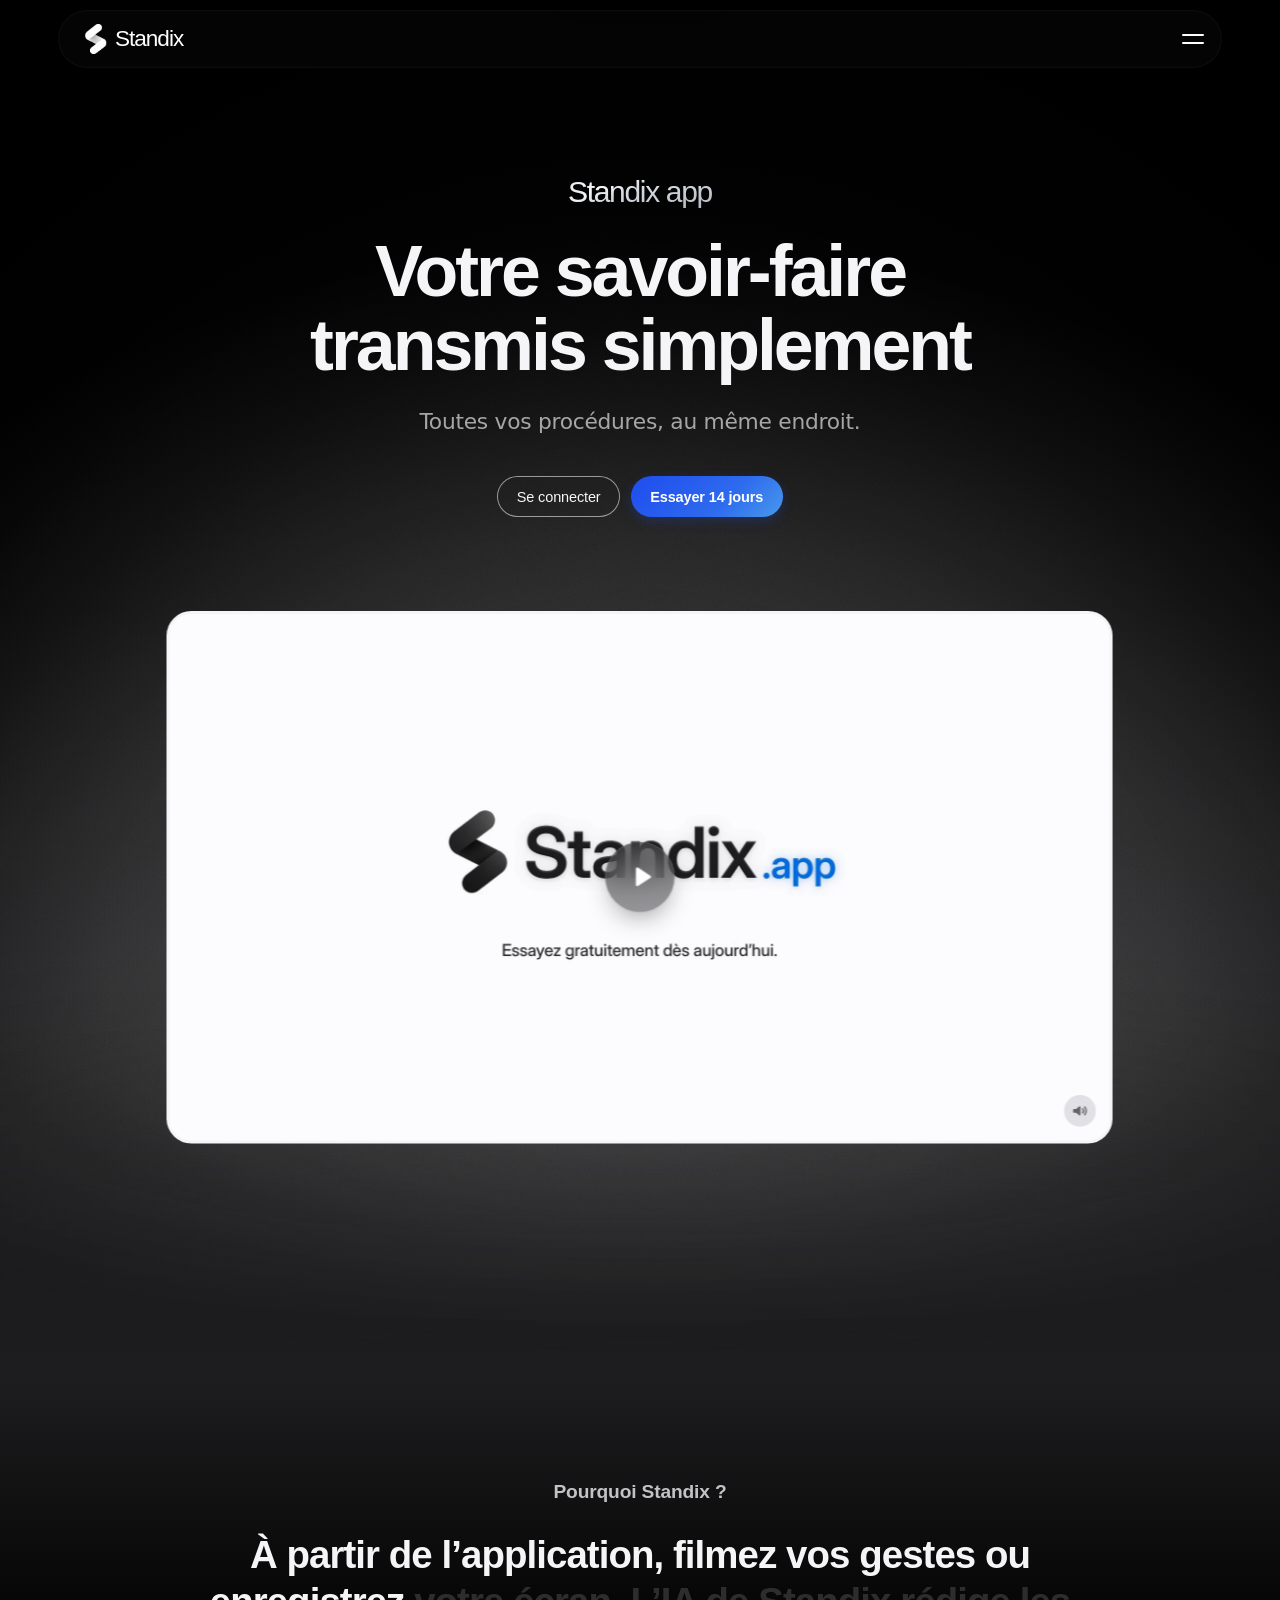
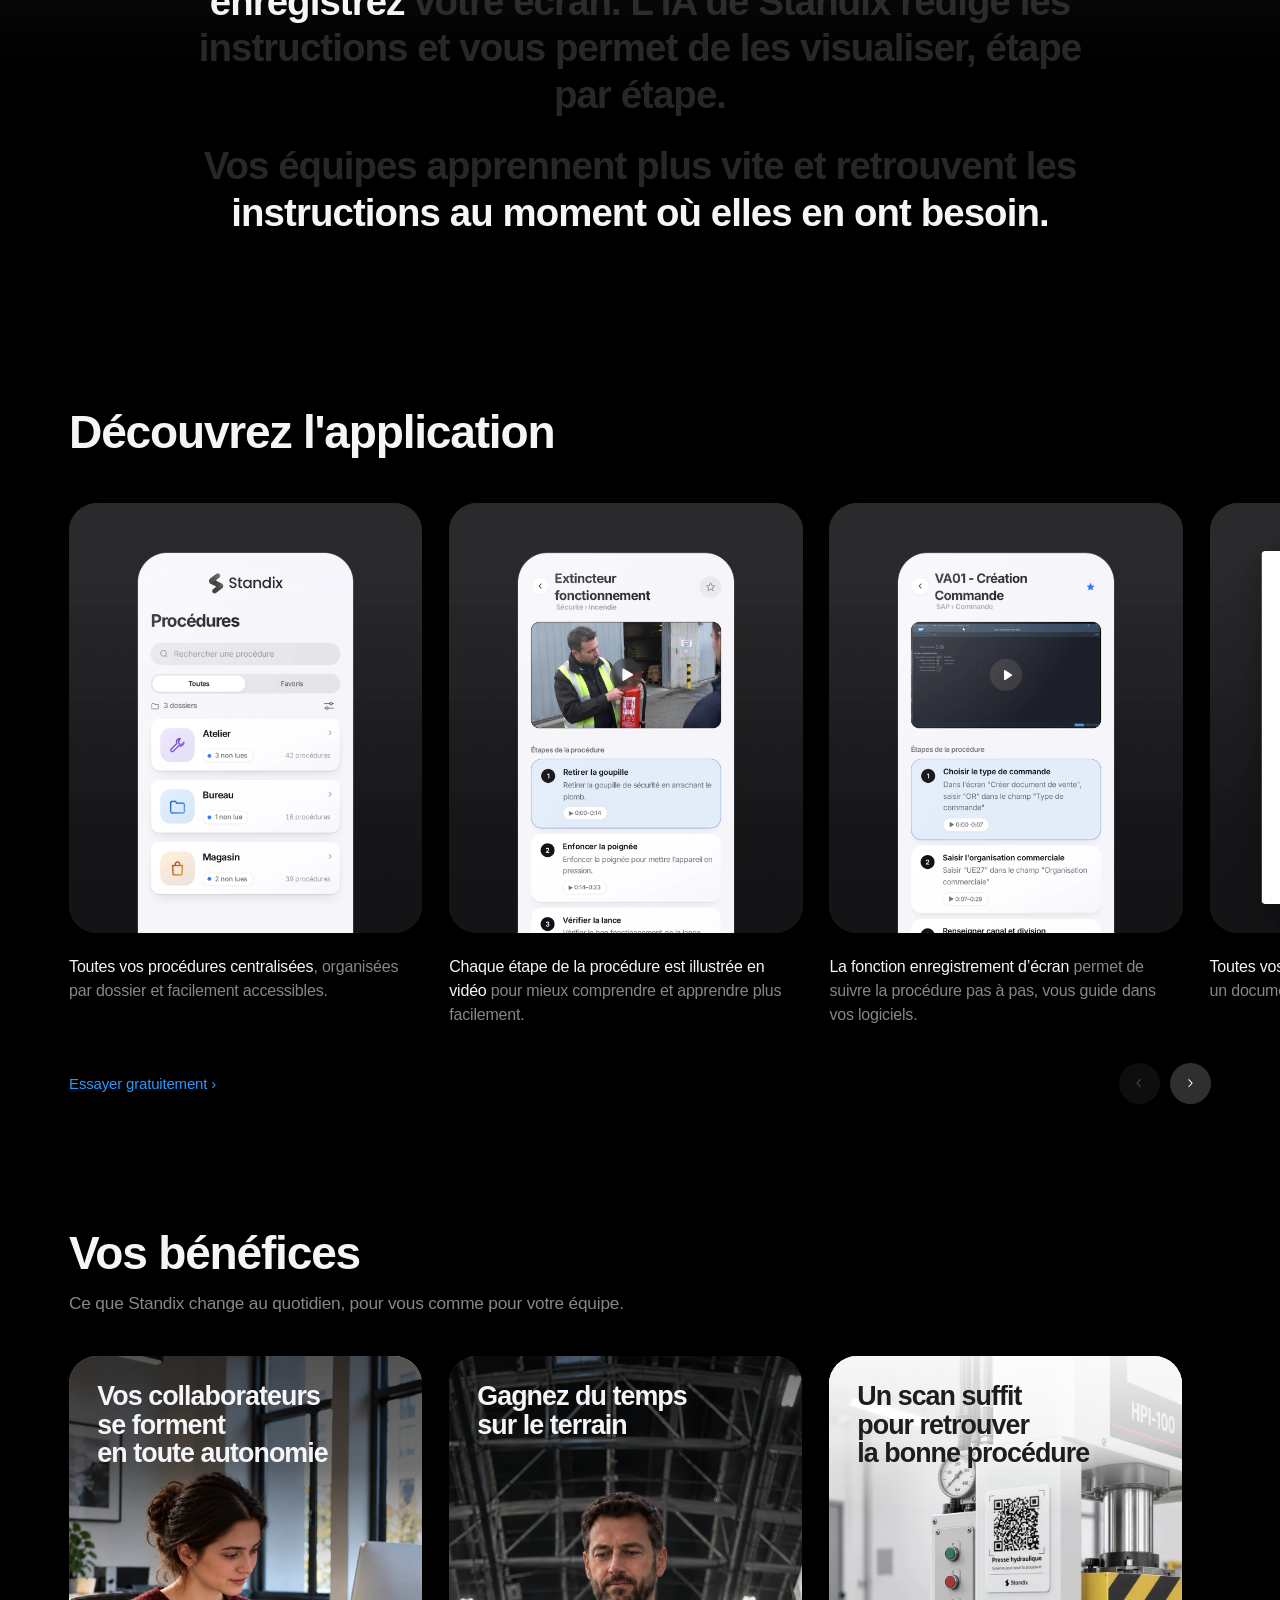
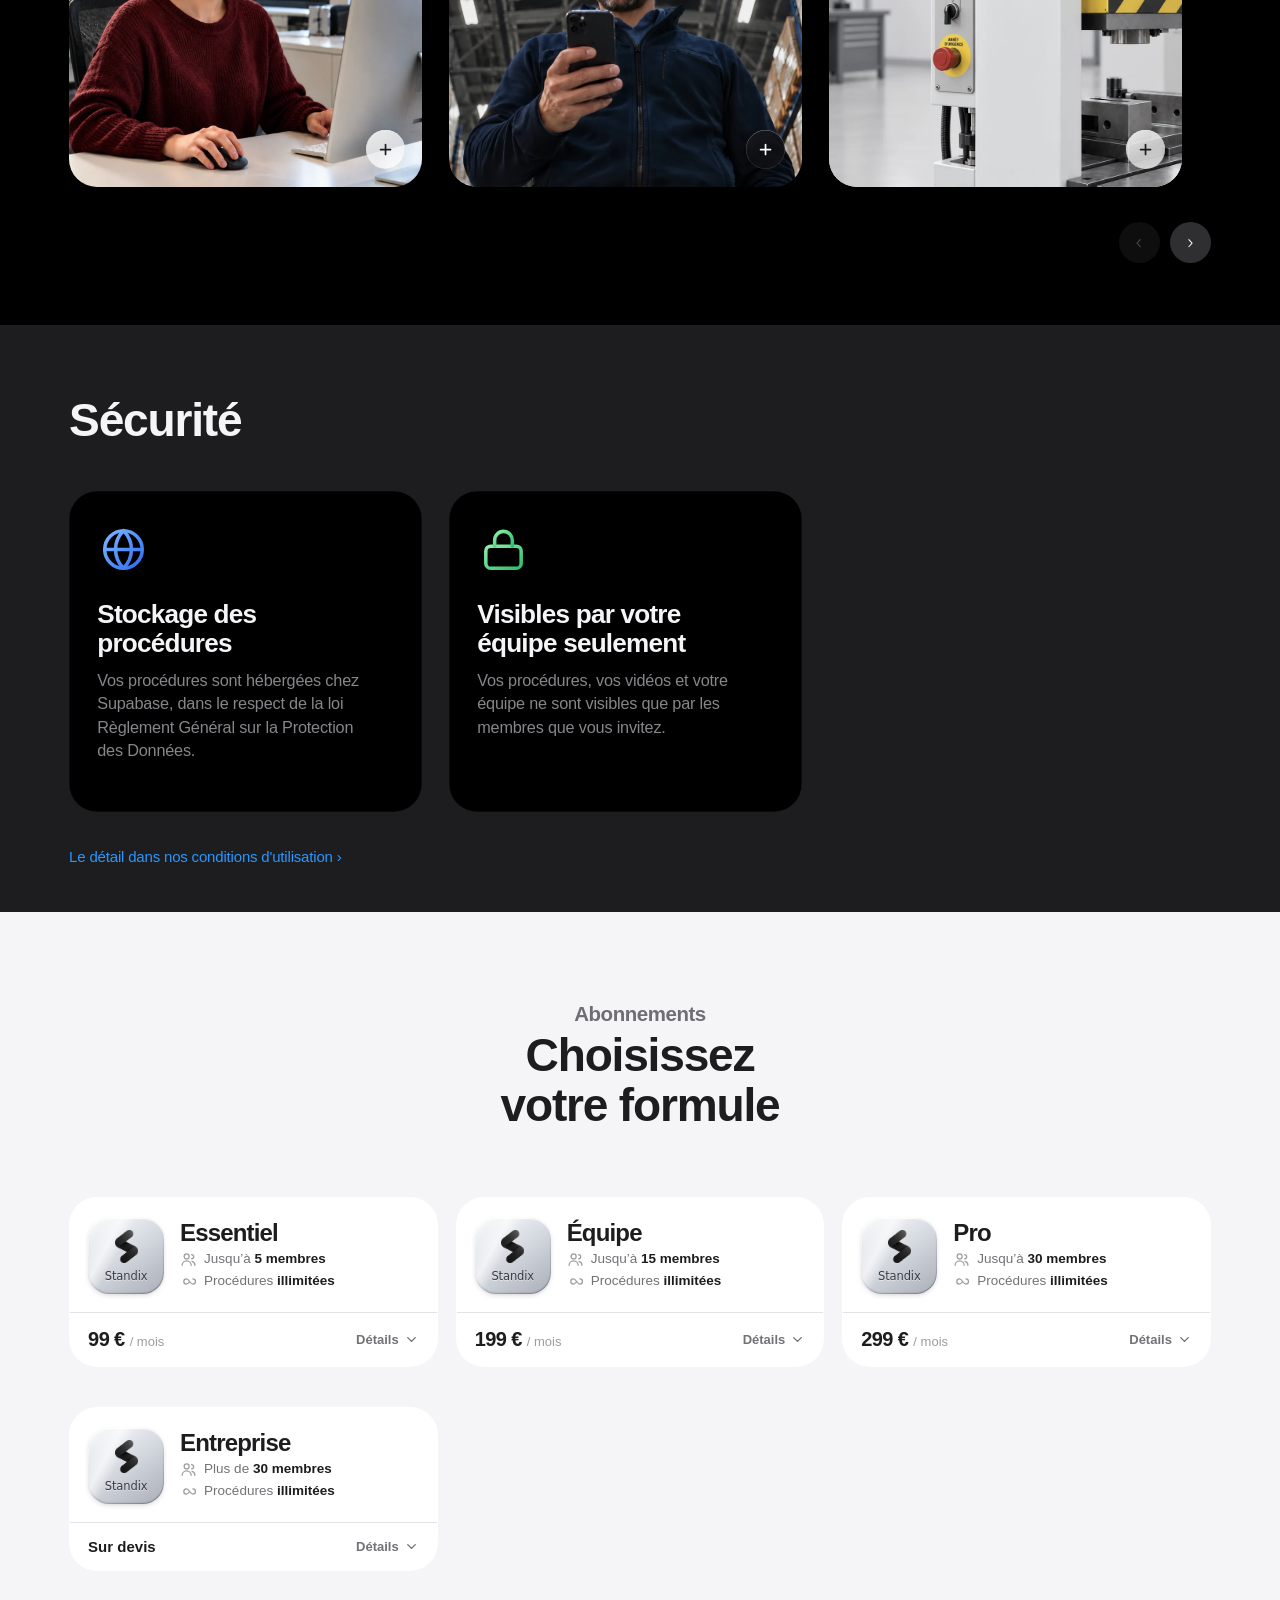
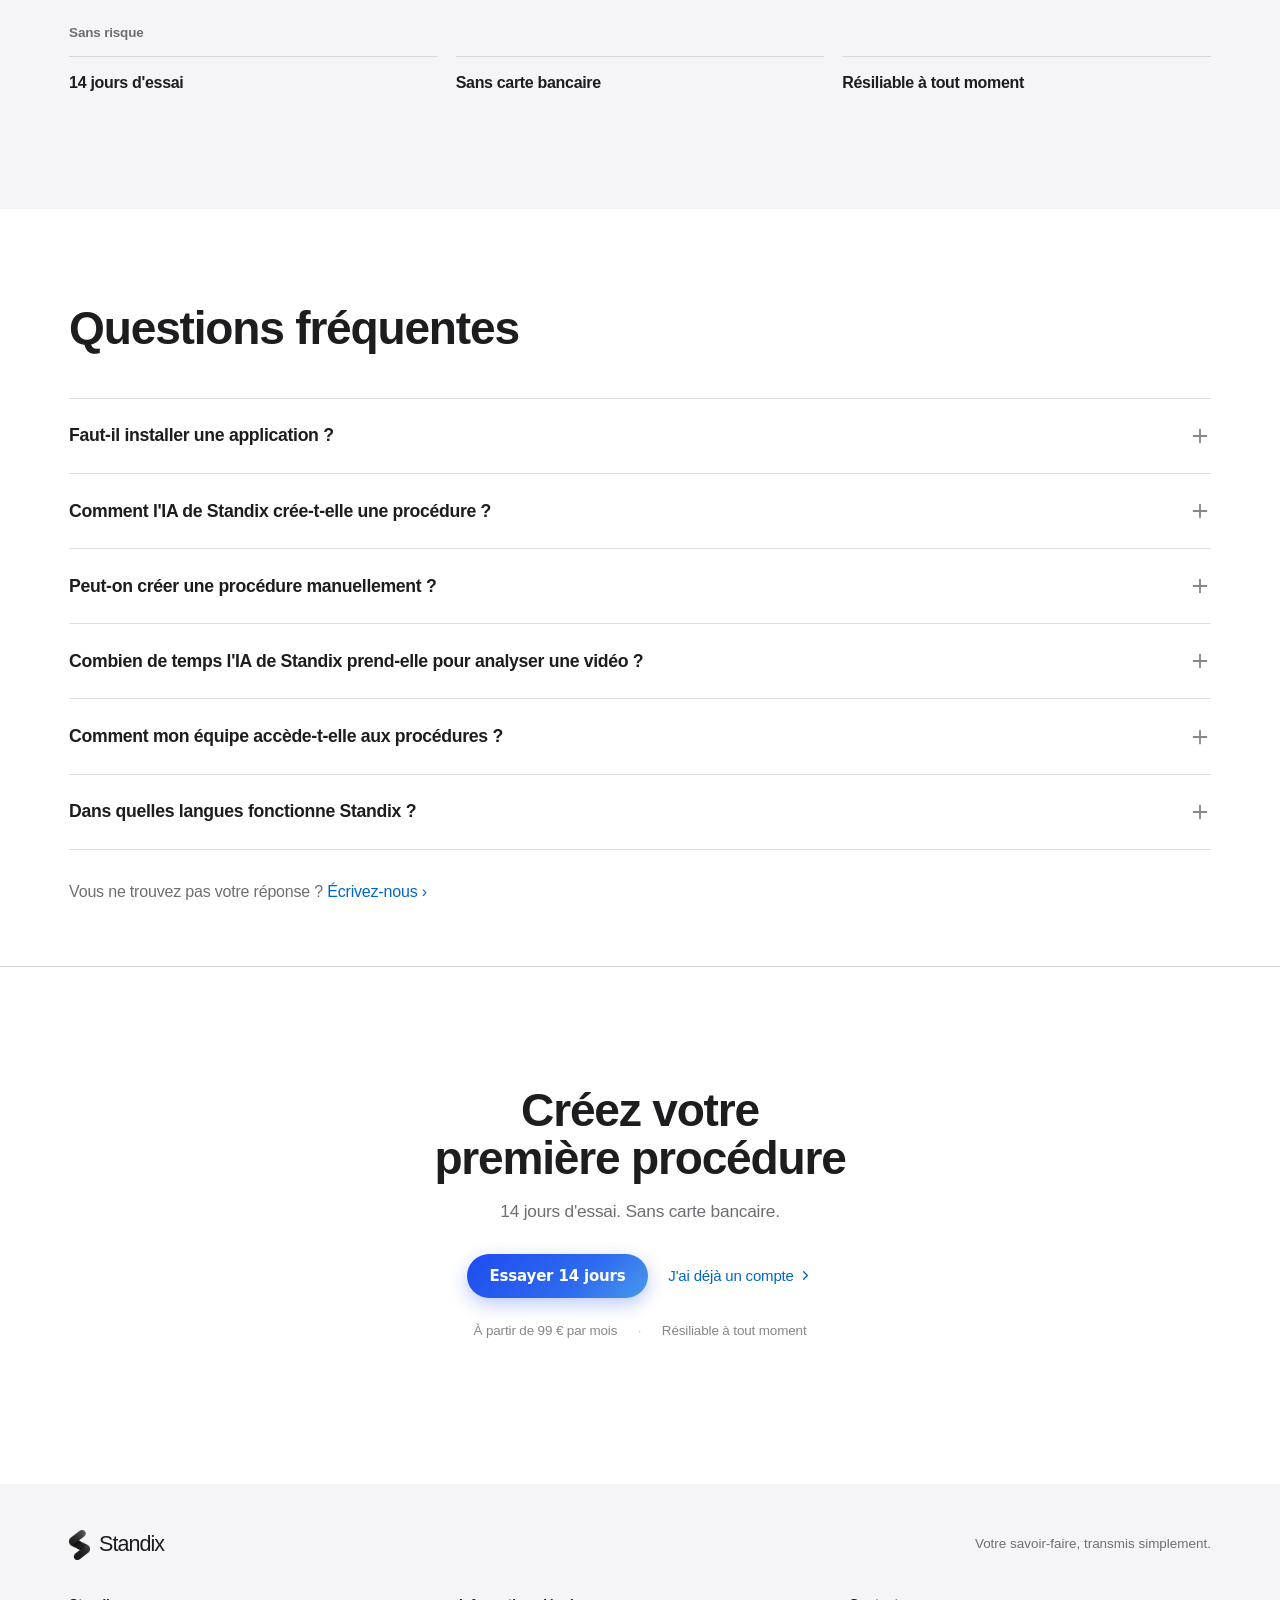
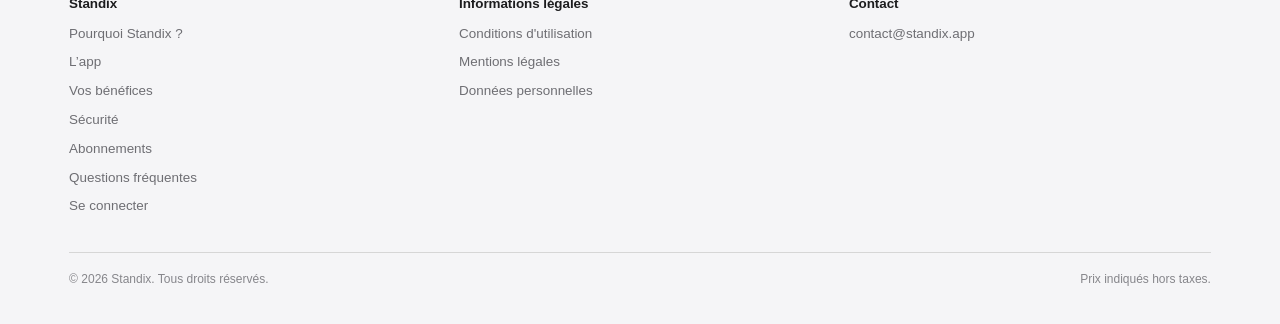
==== commit 592c2547: "Update index.html" ====
--- a/index.html
+++ b/index.html
@@ -162,8 +162,6 @@
 <link rel="icon" type="image/png" sizes="32x32" href="/site-favicon-32.png">
 <link rel="icon" type="image/png" sizes="96x96" href="/site-favicon-96.png">
 <link rel="apple-touch-icon" href="/site-apple-touch-icon.png">
-<link rel="preconnect" href="https://fonts.googleapis.com">
-<link rel="preconnect" href="https://fonts.gstatic.com" crossorigin>
 <!-- ⚠ INTER EST DEMANDÉ EN FONTE VARIABLE (`wght@400..700`), PLUS EN QUATRE
      GRAISSES FIXES. Avec des graisses fixes, une valeur intermédiaire comme
      560 n'existe pas : le navigateur remonte à la plus proche au-dessus, donc
@@ -172,7 +170,10 @@
      ⚠ LA PLAGE DESCEND À 300, PAS 400 : la ligne sous le titre du premier
      écran est en 380. Sans cette plage, elle serait ramenée à 400 et
      l'allègement disparaîtrait sans erreur ni avertissement. -->
-<link href="https://fonts.googleapis.com/css2?family=Inter:wght@300..700&family=Poppins:wght@500;600&display=swap" rel="stylesheet">
+<!-- Polices servies par Standix depuis le 26 octobre 2026 (voir /polices.css) :
+     plus aucune requête vers Google Fonts. Inter y est en fonte variable 100–900. -->
+<link rel="preload" href="/inter-latin.woff2" as="font" type="font/woff2" crossorigin>
+<link rel="stylesheet" href="/polices.css">
 <style>
 /* ═══════════════════════════════════════════════════════════════════════
    LES JETONS
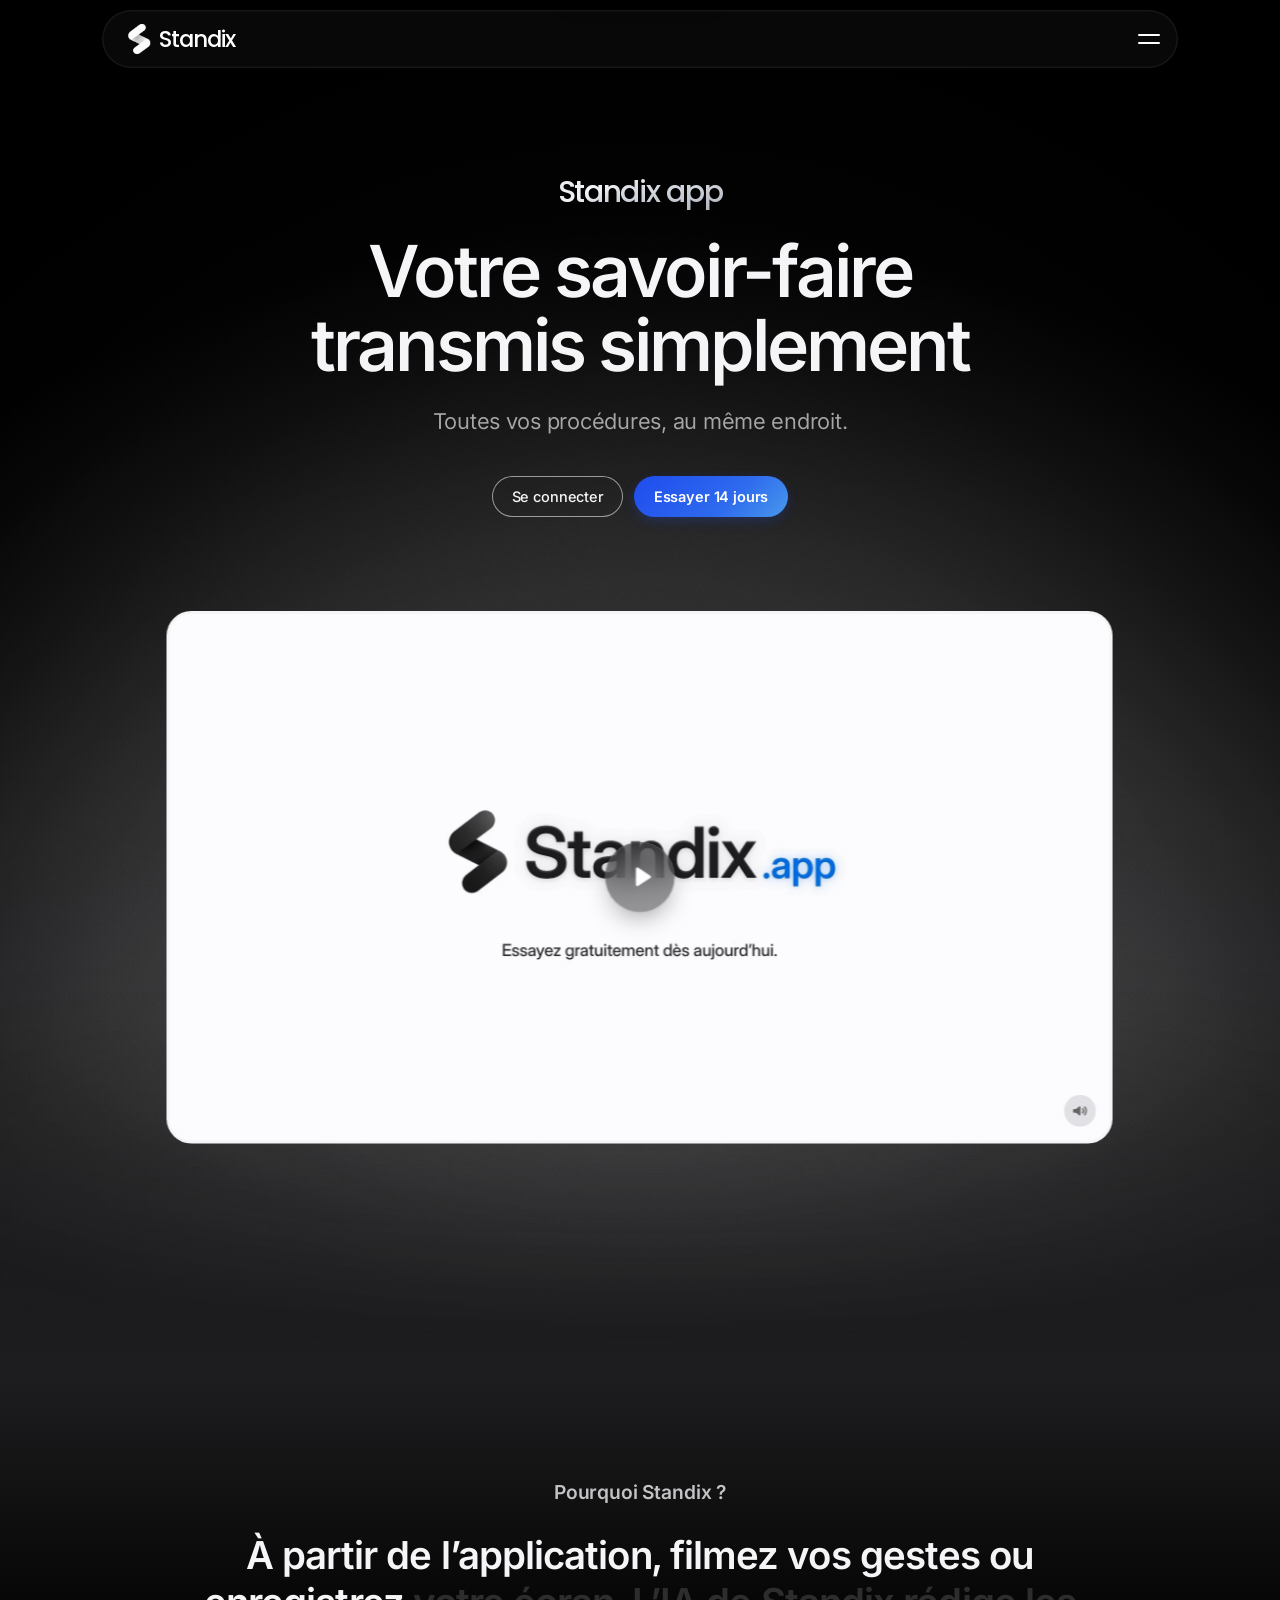
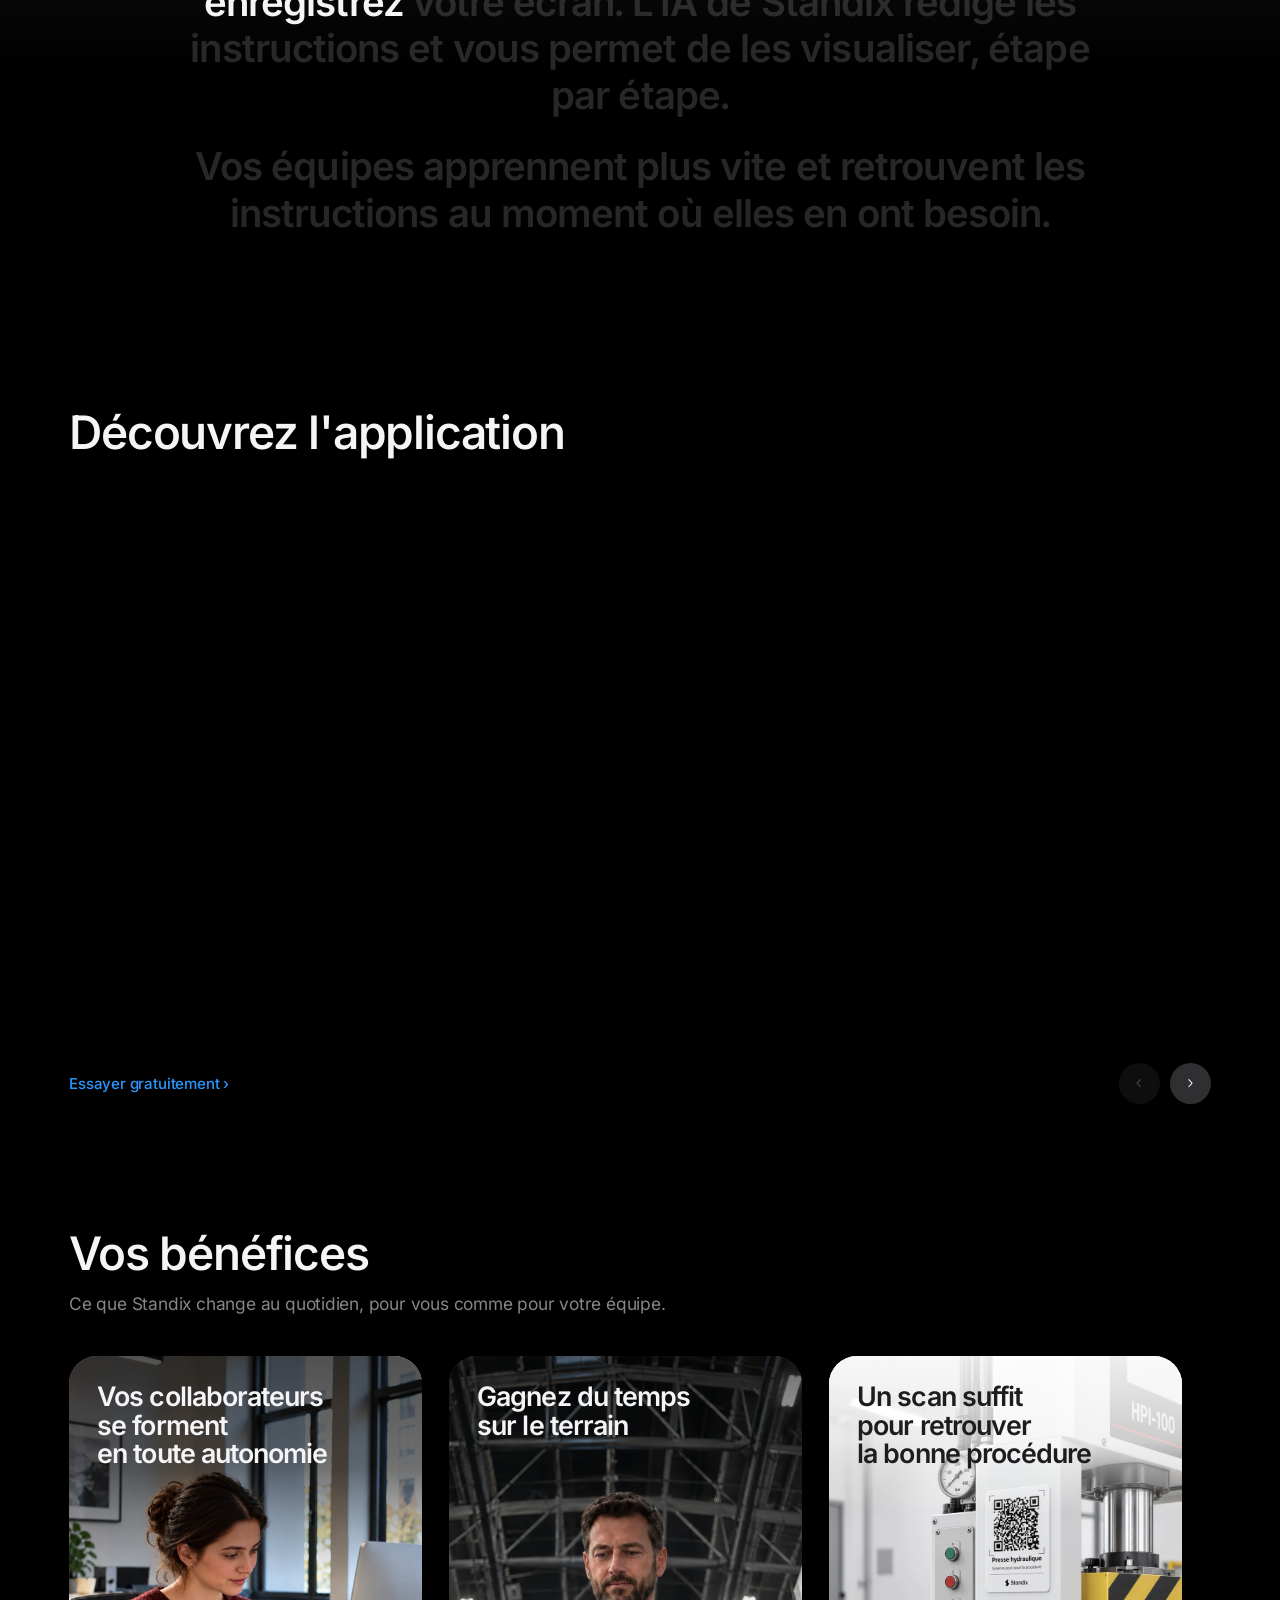
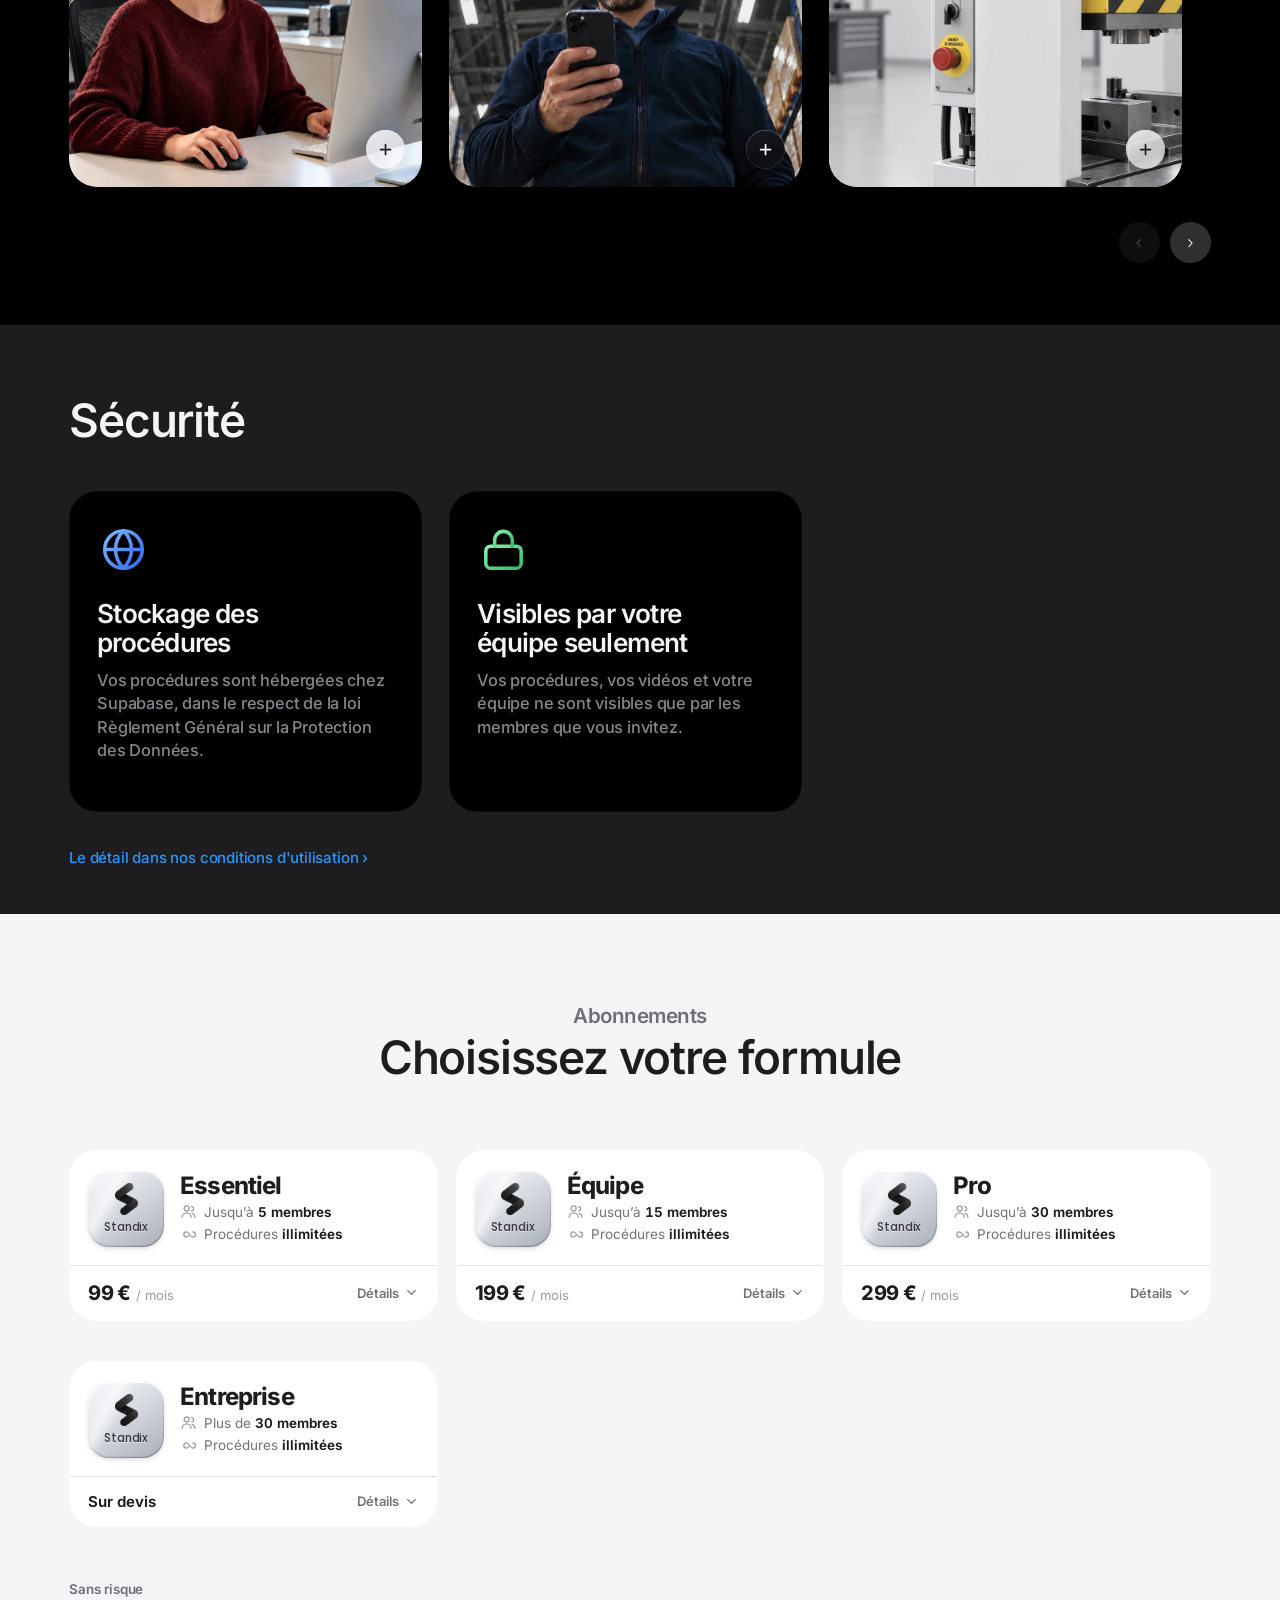
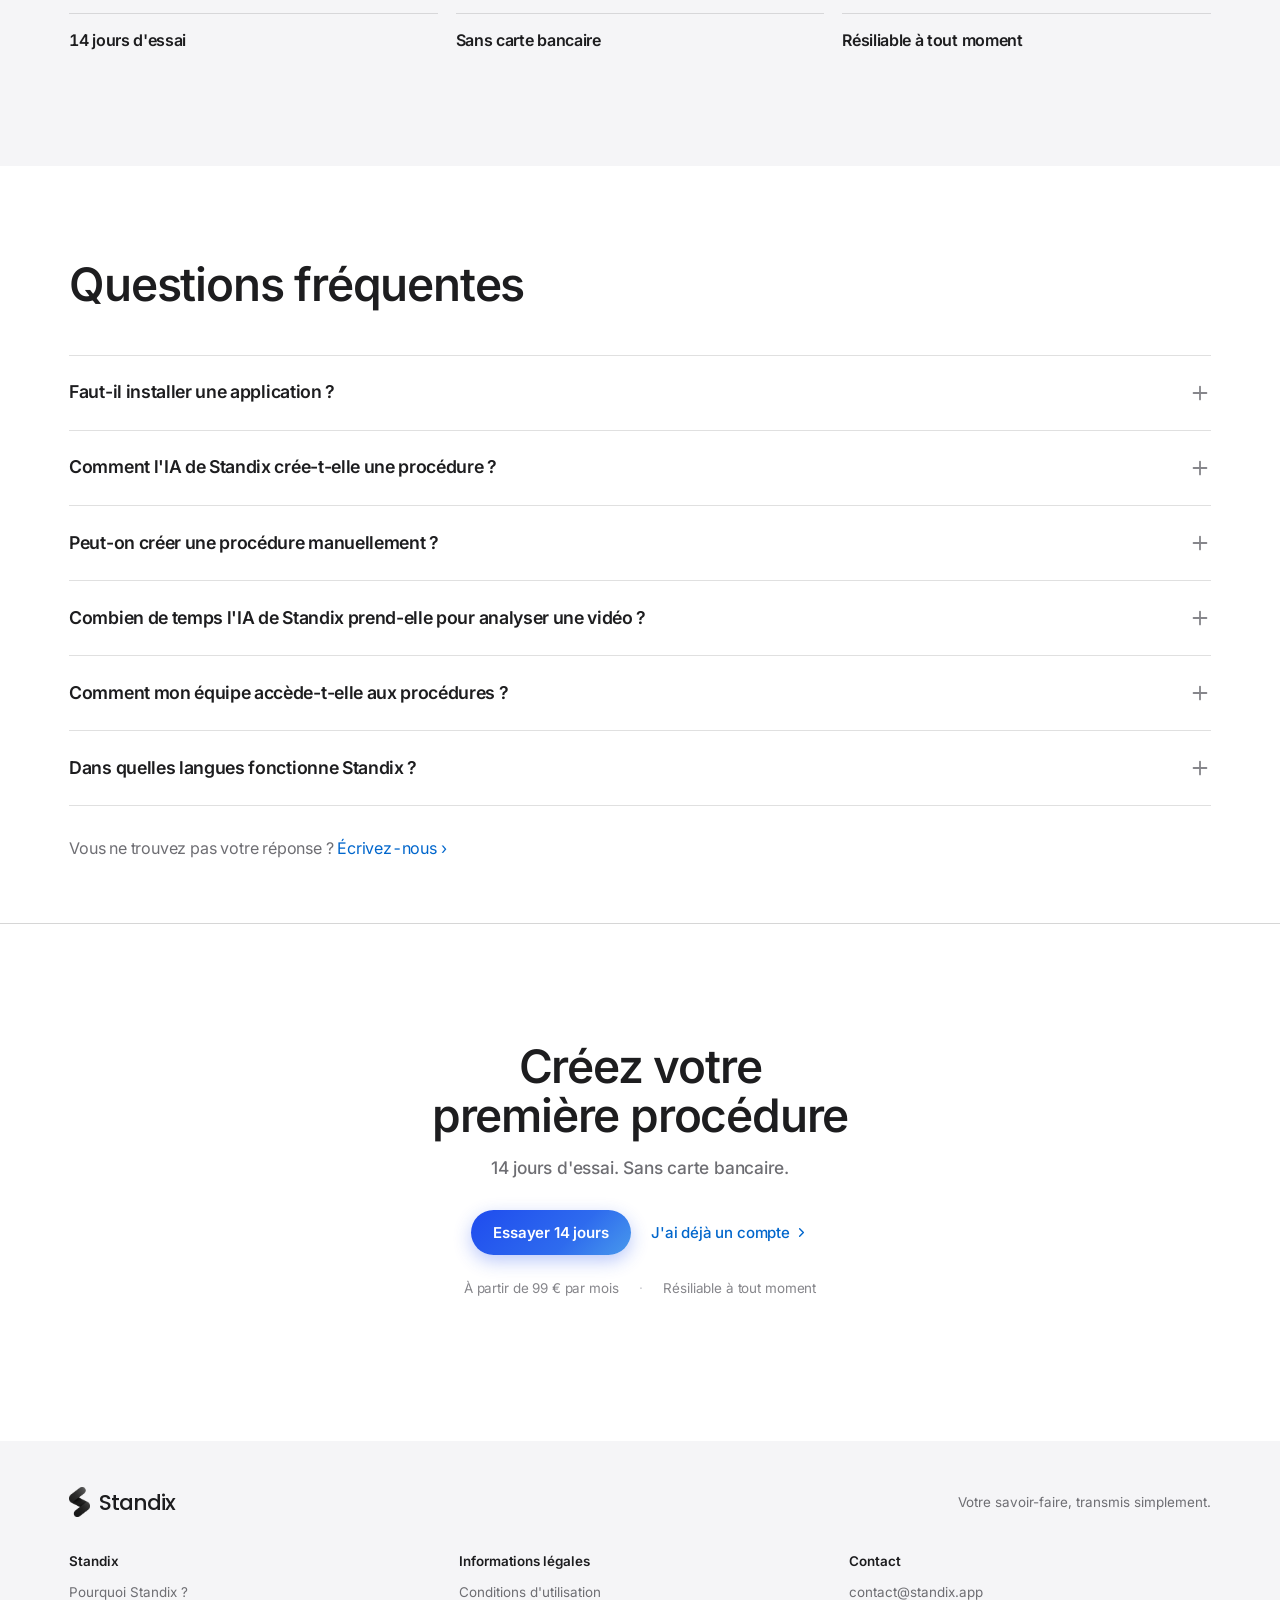
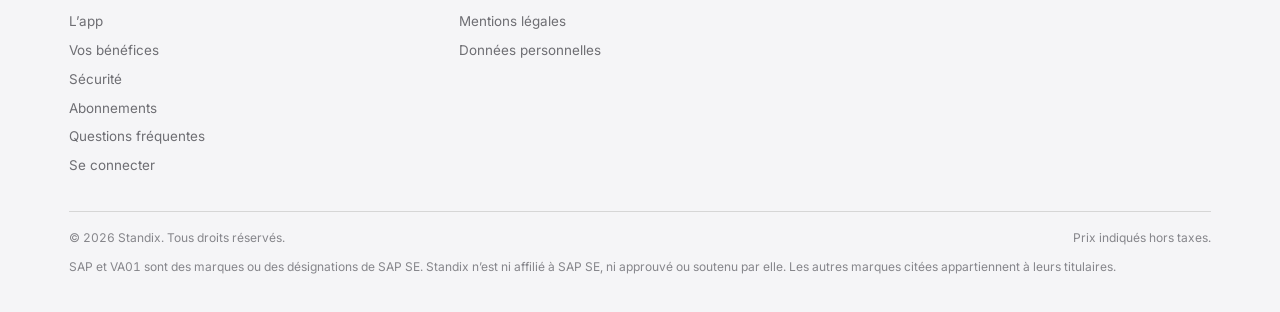
==== commit 1ca846a8: "Update index.html" ====
--- a/index.html
+++ b/index.html
@@ -2,6 +2,11 @@
 <html lang="fr">
 <head>
 <meta charset="utf-8">
+<!-- Dashboard privé : erreurs et visites (sans cookie, sans IP). Voir /suivi.js
+     ⚠ Retiré par erreur le 25 octobre 2026 à 22 h 27 (une version plus ancienne
+     de la page avait été redéposée), remis le 26 octobre : la politique de
+     confidentialité (annexe B de cgu.html) annonce cette mesure. -->
+<script src="/suivi.js?v=3"></script>
 <!-- ⚠ `user-scalable=no` NE SUFFIT PAS : Safari sur iOS l'ignore depuis 2016,
      précisément pour ne pas priver de zoom ceux qui en ont besoin. Il n'agit
      que sur Chrome Android. Le reste est fait plus bas, en CSS et en code. -->
@@ -1632,6 +1637,8 @@
   border-top:1px solid rgba(255,255,255,.08);
 }
 .pied-bas p{margin:0; font-size:12px; line-height:1.4; color:rgba(235,235,245,.42)}
+/* La mention des marques de tiers (SAP, carte VA01) : seule sur sa ligne. */
+.pied-bas .pied-marques{flex-basis:100%}
 @media (max-width:980px){
   .pied{--m:28px}
   .pied-in{margin-left:28px; margin-right:28px}
@@ -6215,7 +6222,7 @@
         <h3>Informations légales</h3>
         <a href="/cgu.html">Conditions d'utilisation</a>
         <a href="/cgu.html#a1">Mentions légales</a>
-        <a href="/cgu.html#a8">Données personnelles</a>
+        <a href="/cgu.html#annexe-b">Données personnelles</a>
       </div>
       <div class="pied-col">
         <h3>Contact</h3>
@@ -6225,6 +6232,7 @@
     <div class="pied-bas">
       <p>© 2026 Standix. Tous droits réservés.</p>
       <p>Prix indiqués hors taxes.</p>
+      <p class="pied-marques">SAP et VA01 sont des marques ou des désignations de SAP SE. Standix n’est ni affilié à SAP SE, ni approuvé ou soutenu par elle. Les autres marques citées appartiennent à leurs titulaires.</p>
     </div>
   </div>
 </footer>
--- a/polices.css
+++ b/polices.css
@@ -0,0 +1,29 @@
+/* ═══ LES POLICES DE STANDIX, SERVIES PAR STANDIX (26 octobre 2026) ═══
+   Inter (fonte variable, toutes les graisses de 100 à 900) et Poppins
+   (400, 500, 600, pour le logotype). Elles étaient chargées depuis Google
+   Fonts : chaque visite envoyait l'adresse du visiteur à Google, aux
+   États-Unis. Elles sont maintenant à la racine du site, comme ce fichier.
+   Licence libre SIL Open Font License 1.1 (Inter : Rasmus Andersson ;
+   Poppins : Indian Type Foundry). */
+@font-face {
+  font-family: 'Inter'; font-style: normal; font-display: swap; font-weight: 100 900;
+  src: url(/inter-latin-ext.woff2) format('woff2');
+  unicode-range: U+0100-02BA,U+02BD-02C5,U+02C7-02CC,U+02CE-02D7,U+02DD-02FF,U+0304,U+0308,U+0329,U+1D00-1DBF,U+1E00-1E9F,U+1EF2-1EFF,U+2020,U+20A0-20AB,U+20AD-20C0,U+2113,U+2C60-2C7F,U+A720-A7FF;
+}
+@font-face {
+  font-family: 'Inter'; font-style: normal; font-display: swap; font-weight: 100 900;
+  src: url(/inter-latin.woff2) format('woff2');
+  unicode-range: U+0000-00FF,U+0131,U+0152-0153,U+02BB-02BC,U+02C6,U+02DA,U+02DC,U+0304,U+0308,U+0329,U+2000-206F,U+20AC,U+2122,U+2191,U+2193,U+2212,U+2215,U+FEFF,U+FFFD;
+}
+@font-face {
+  font-family: 'Poppins'; font-style: normal; font-display: swap; font-weight: 400;
+  src: url(/poppins-400.woff2) format('woff2');
+}
+@font-face {
+  font-family: 'Poppins'; font-style: normal; font-display: swap; font-weight: 500;
+  src: url(/poppins-500.woff2) format('woff2');
+}
+@font-face {
+  font-family: 'Poppins'; font-style: normal; font-display: swap; font-weight: 600;
+  src: url(/poppins-600.woff2) format('woff2');
+}
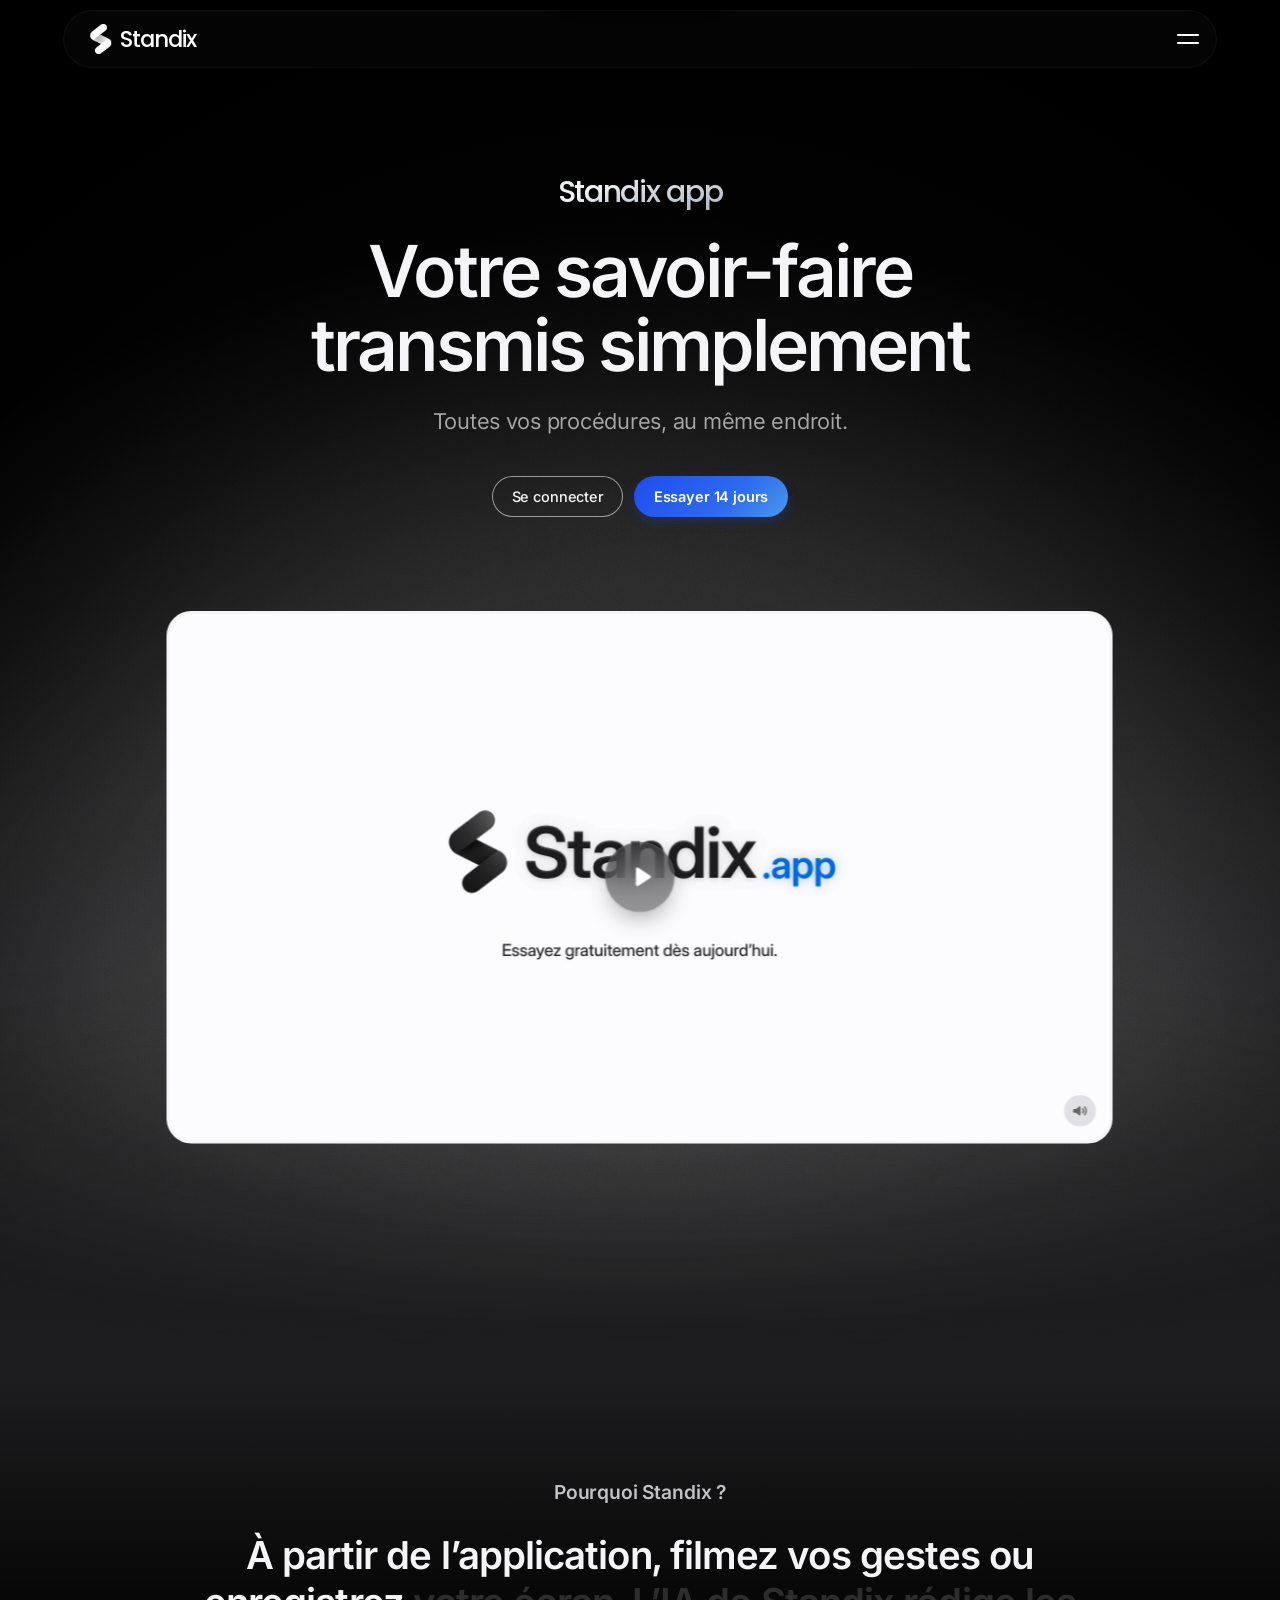
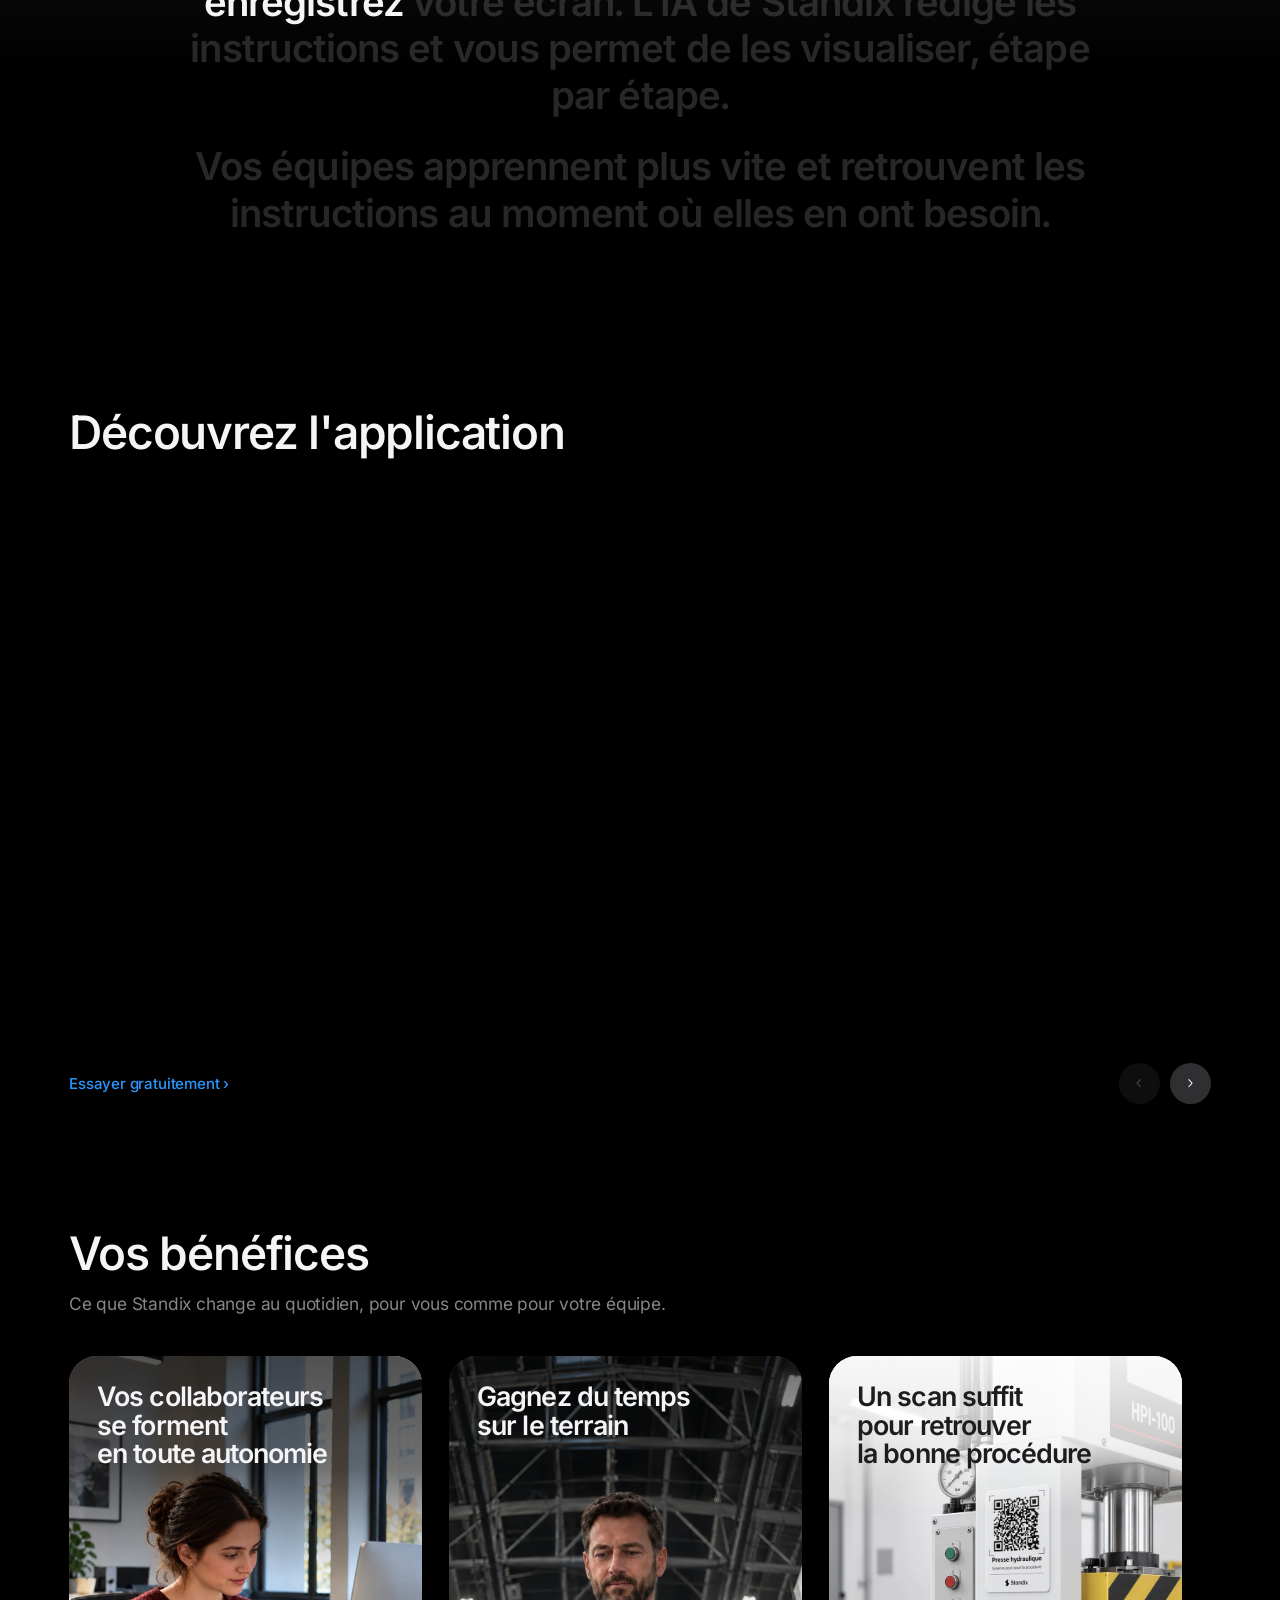
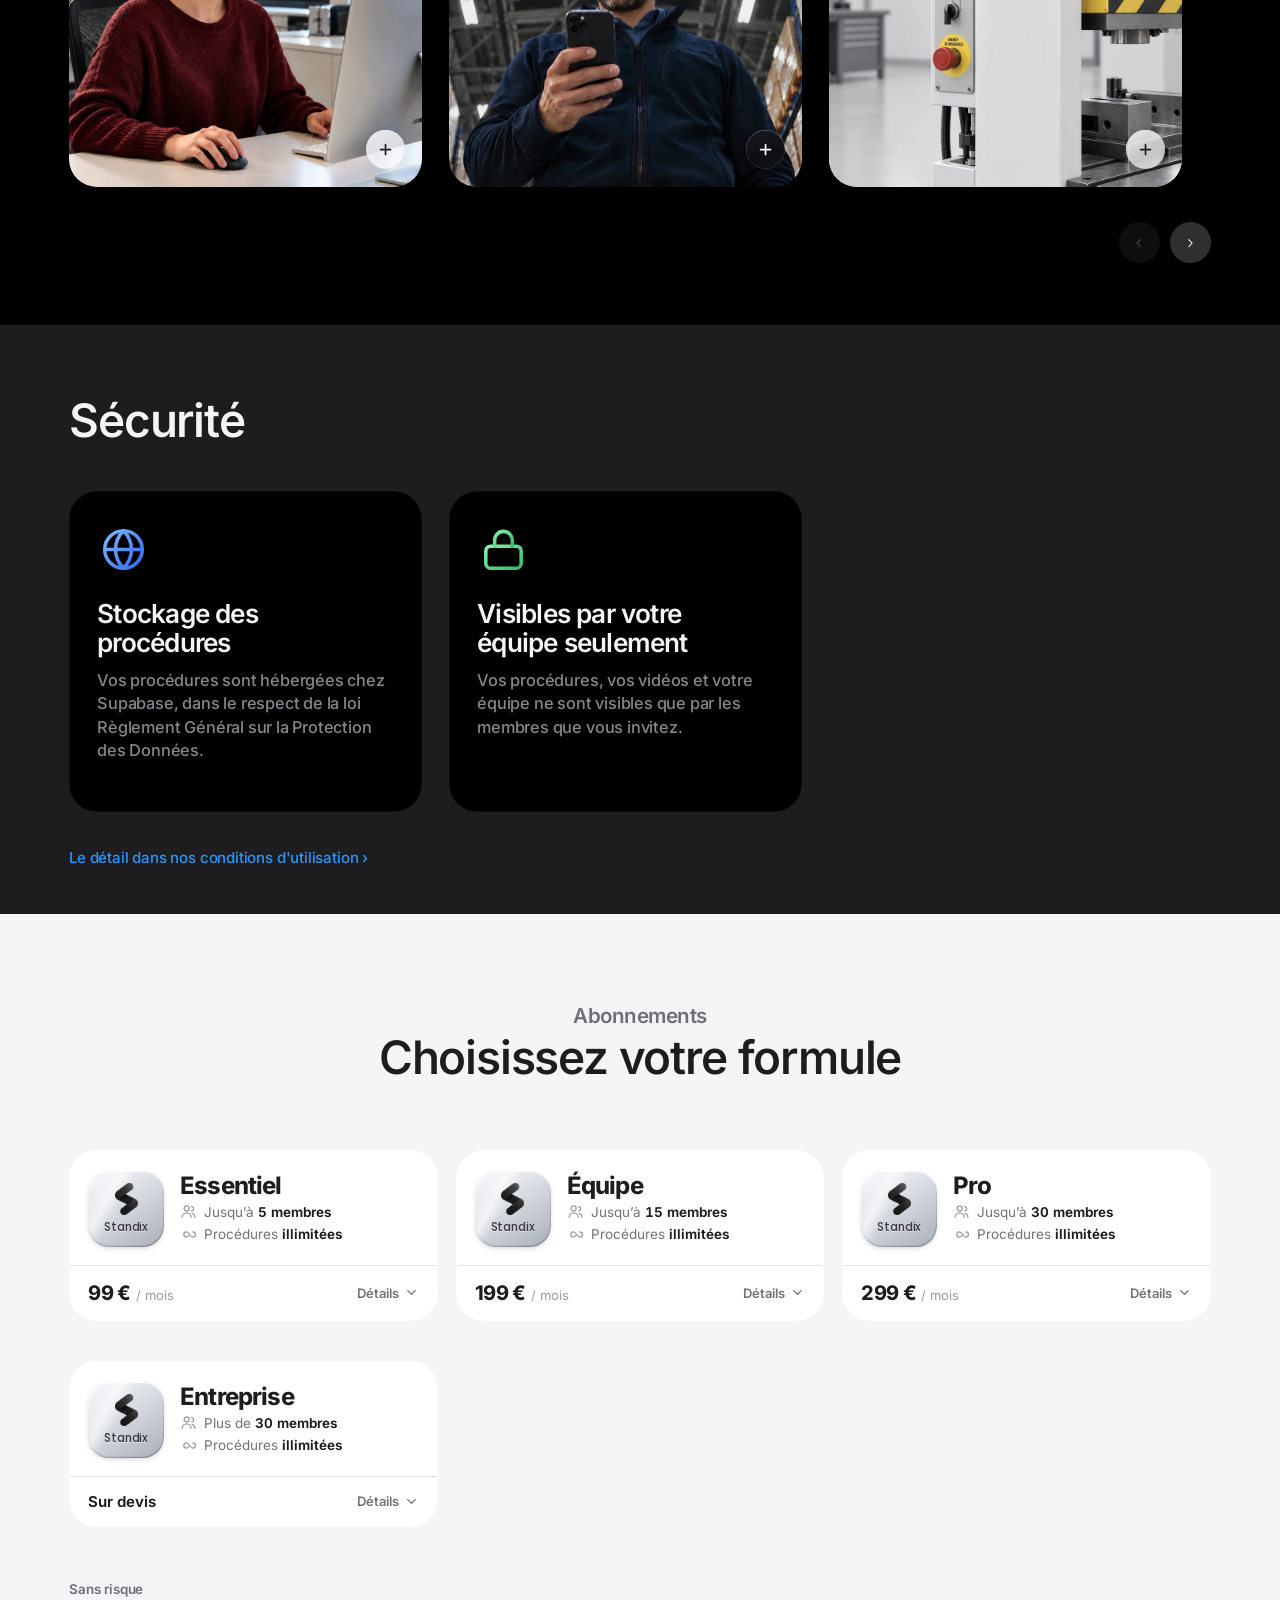
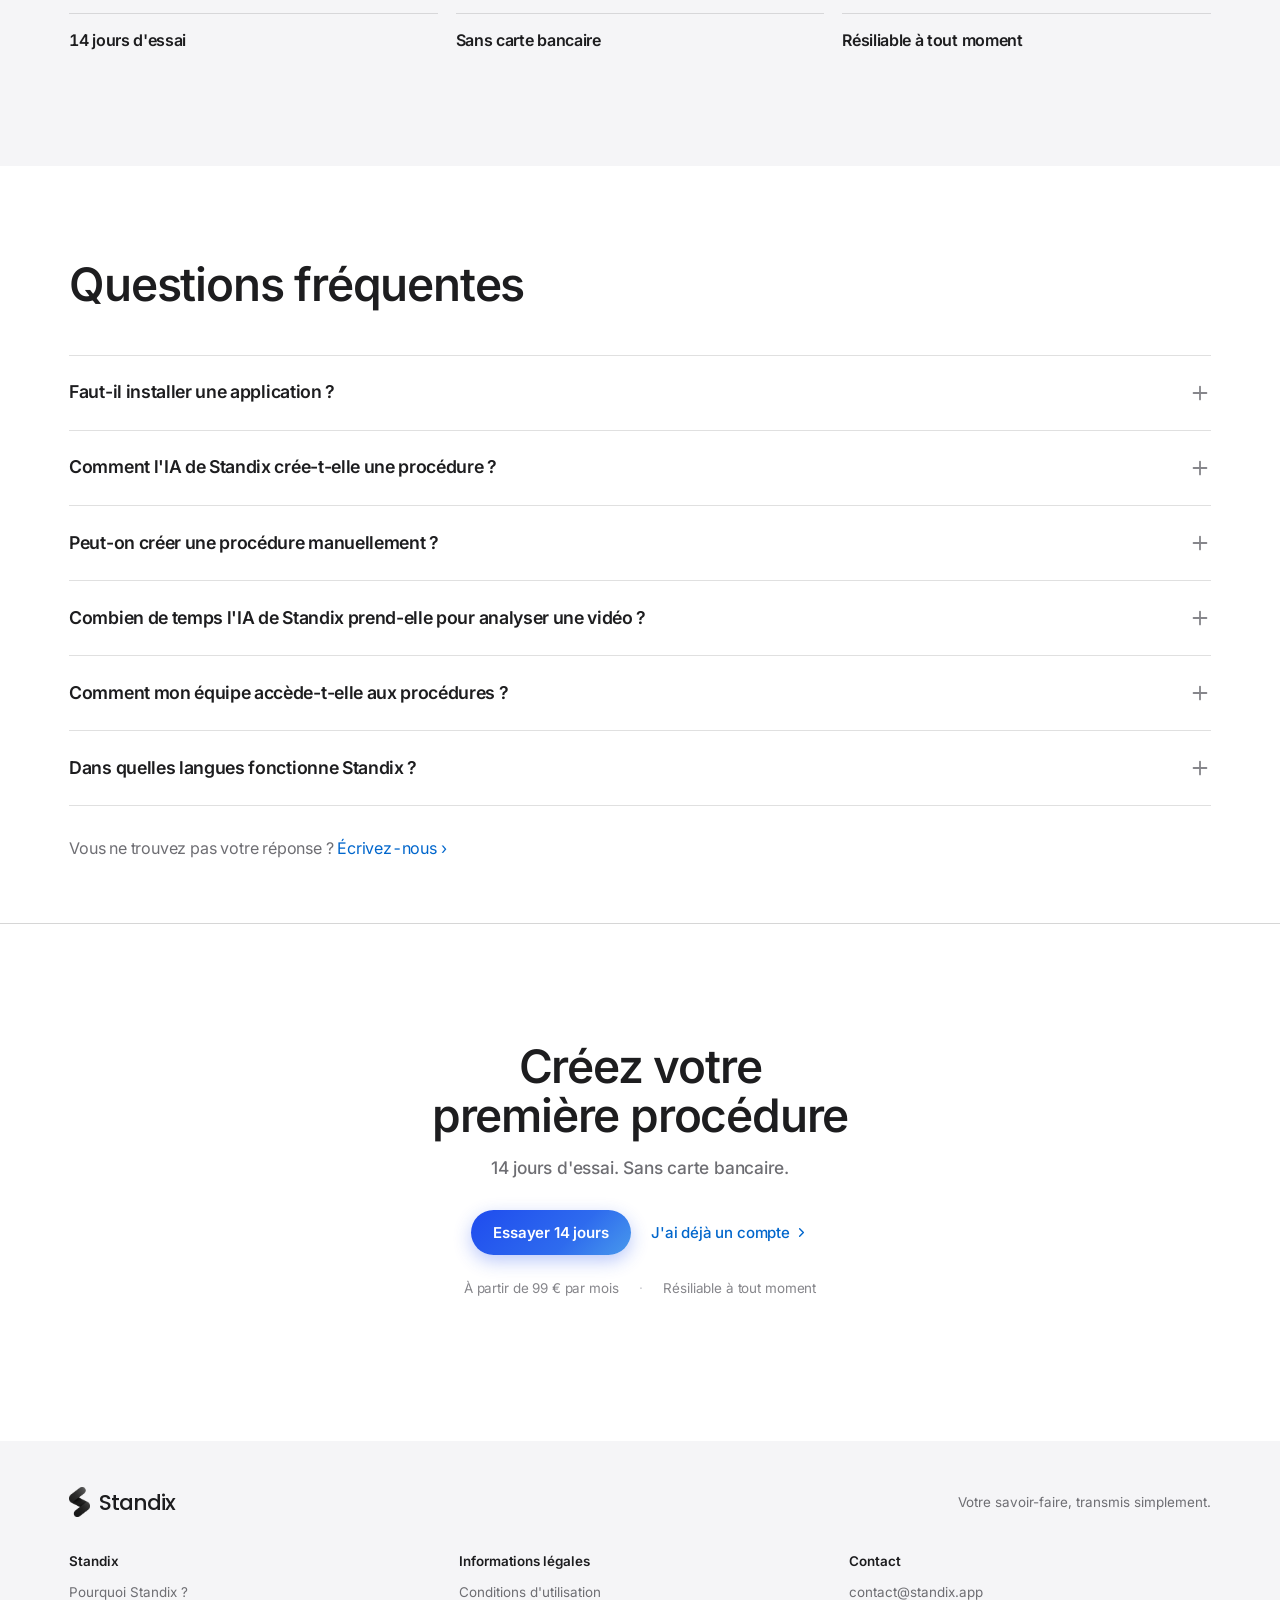
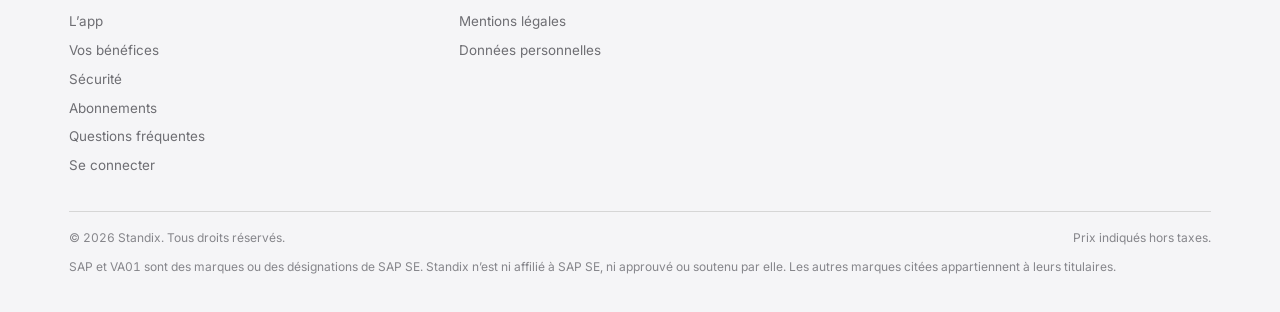
==== commit ce8958bb: "Update index.html" ====
--- a/index.html
+++ b/index.html
@@ -5153,6 +5153,93 @@
 @keyframes barre-arrive{
   from{opacity:0}
   to  {opacity:1}
+}
+
+/* ═══════════════════════════════════════════════════════════════════════
+   LE SITE PLUS VIVANT, SUR ORDINATEUR SEULEMENT (à la demande, 26 oct. 2026)
+   Choix « D » : le mouvement au défilement ET la réaction au survol, comme
+   les pages produit d'Apple.
+   · Les grands titres passent du flou au net en montant.
+   · Les écrans de l'app (« Découvrez l'application ») glissent un peu
+     moins vite que la page : un léger relief.
+   · Au survol, les tuiles de l'app et de la sécurité s'inclinent vers la
+     souris (5° au plus) avec un reflet blanc qui suit le curseur ; les photos se
+     rapprochent lentement ; les cartes de prix se soulèvent.
+   ⚠ ORDINATEUR SEULEMENT : souris ou pavé tactile, écran de 981 px ou plus.
+     Rien ne change sur tablette ni sur téléphone.
+   ⚠ RIEN POUR QUI A DEMANDÉ MOINS D'ANIMATIONS dans les réglages du système.
+   ⚠ LES CARTES QUI SE RETOURNENT (« Vos bénéfices ») NE S'INCLINENT PAS :
+     leur 3D est fragile dans Safari (voir « LES CARTES POINTS FORTS »). Seule
+     la photo bouge, à l'intérieur de la face avant.
+   ⚠ L'ENTRÉE DES TITRES n'est plus « sans flou » sur ordinateur (voir
+     « L'ENTRÉE AU DÉFILEMENT ») : c'est le choix du 26 octobre.
+   L'inclinaison, le reflet et le relief sont posés par le script « LE SITE
+   PLUS VIVANT », en bas de la page.
+   ═══════════════════════════════════════════════════════════════════════ */
+@media (min-width:981px) and (hover:hover) and (pointer:fine) and (prefers-reduced-motion:no-preference){
+  /* Les titres : du flou au net, en montant. */
+  .car-t[data-monte], .tar-t[data-monte], .fin-t[data-monte]{
+    filter:blur(14px);
+    transition:opacity 1.05s cubic-bezier(.28,.11,.32,1) var(--d, 0ms),
+               translate 1.05s cubic-bezier(.28,.11,.32,1) var(--d, 0ms),
+               filter 1.35s cubic-bezier(.28,.11,.32,1) var(--d, 0ms);
+  }
+  .car-t[data-monte].vu, .tar-t[data-monte].vu, .fin-t[data-monte].vu{filter:none}
+
+  /* Le relief : l'image est un peu plus grande que son cadre et glisse
+     dedans (`--relief`, posé par le script). */
+  .car-s3 .car-vue-ecran img{scale:1.08; translate:0 var(--relief, 0px)}
+  /* Les photos : pas de relief (il rapprochait les visages des titres) ;
+     au survol elles se rapprochent lentement, autour du tiers haut de la
+     carte, là où sont les visages et la plaque QR : ils ne bougent presque
+     pas, le titre reste dégagé. */
+  .car-pf .pf .pf-img{
+    transform-origin:50% 35%;
+    transition:scale 1.4s cubic-bezier(.2,.7,.2,1);
+  }
+  .car-pf .pf-carte:hover .pf .pf-img{scale:1.06}
+
+  /* Les tuiles qui s'inclinent : la carte garde ses coins arrondis pendant
+     le mouvement. */
+  .car-s3 .car-vue, .secu .car-vue{position:relative; isolation:isolate}
+  /* ⚠ DE LA PLACE AU-DESSUS DES TUILES : inclinée, une tuile dépasse de
+     quelques pixels, et la piste rogne tout ce qui dépasse. Même procédé que
+     la section « Vos bénéfices » : une réserve, annulée par une marge
+     négative — la mise en page ne bouge pas. */
+  .car-s3 .car-piste, .secu .car-piste{padding-top:24px; margin-top:-24px}
+
+  /* Le reflet : une lumière douce sous le curseur. */
+  .vif-reflet{
+    position:absolute; inset:0; z-index:1; border-radius:inherit; pointer-events:none;
+    opacity:0; transition:opacity .6s ease;
+    background:radial-gradient(520px circle at var(--mx, 50%) var(--my, 30%),
+      rgba(255,255,255,.13), rgba(255,255,255,.04) 35%, rgba(255,255,255,0) 65%);
+  }
+  .vif-actif .vif-reflet{opacity:1}
+  /* Sécurité : la même lumière blanche que les autres cartes (à la demande,
+     26 oct. 2026 — elle prenait la couleur de l'icône), posée sous le texte. */
+  .secu .vif-reflet{z-index:0}
+  .secu .secu-in{position:relative; z-index:1}
+  /* Les photos : sous le texte, au-dessus du voile. */
+  .car-pf .pf .vif-reflet{z-index:1}
+  .car-pf .pf-clair .vif-reflet{
+    background:radial-gradient(520px circle at var(--mx, 50%) var(--my, 30%),
+      rgba(255,255,255,.22), rgba(255,255,255,0) 60%);
+  }
+}
+/* Les cartes de prix se soulèvent. Au-delà de 1 100 px seulement : en
+   dessous, elles sont dans une ligne qui défile et qui rognerait le haut. */
+@media (min-width:1101px) and (hover:hover) and (pointer:fine) and (prefers-reduced-motion:no-preference){
+  .tar .abo-carte{
+    transition:opacity 1.05s cubic-bezier(.28,.11,.32,1) var(--d, 0ms),
+               translate 1.05s cubic-bezier(.28,.11,.32,1) var(--d, 0ms),
+               transform .55s cubic-bezier(.2,.7,.2,1),
+               box-shadow .55s cubic-bezier(.2,.7,.2,1);
+  }
+  .tar .abo-carte:hover{
+    transform:translateY(-6px);
+    box-shadow:0 2px 6px rgba(0,0,0,.04), 0 36px 64px -34px rgba(0,0,0,.30);
+  }
 }
 </style>
 </head>
@@ -7114,5 +7201,98 @@
   if(document.fonts && document.fonts.ready) document.fonts.ready.then(mesure);
 })();
 </script>
+<script>
+/* ═══ LE SITE PLUS VIVANT, SUR ORDINATEUR (voir la feuille de style, même
+   titre) : l'inclinaison et le reflet au survol, le relief au défilement.
+   Tout passe par `requestAnimationFrame`, et chaque mouvement RATTRAPE sa
+   cible d'une part de l'écart à chaque image : c'est ce lissage qui le rend
+   soyeux, à la souris comme à la molette. ═══ */
+(function(){
+  var pc = matchMedia('(min-width:981px) and (hover:hover) and (pointer:fine)');
+  var calme = matchMedia('(prefers-reduced-motion: reduce)');
+  if(!pc.matches || calme.matches) return;
+  var actif = function(){ return pc.matches && !calme.matches; };
+
+  function reflet(hote){
+    var s = document.createElement('span');
+    s.className = 'vif-reflet'; s.setAttribute('aria-hidden', 'true');
+    hote.appendChild(s);
+    return s;
+  }
+
+  /* ─── L'inclinaison : 5° au plus, vers la souris ─── */
+  function inclinable(el, max){
+    var cx = 0, cy = 0, tx = 0, ty = 0, boucle = 0;
+    reflet(el);
+    function peindre(){
+      cx += (tx - cx) * .12; cy += (ty - cy) * .12;
+      if(Math.abs(tx - cx) < .01 && Math.abs(ty - cy) < .01){ cx = tx; cy = ty; }
+      el.style.transform = (cx || cy)
+        ? 'perspective(1000px) rotateX(' + cy.toFixed(3) + 'deg) rotateY(' + cx.toFixed(3) + 'deg)'
+        : '';
+      boucle = (cx === tx && cy === ty) ? 0 : requestAnimationFrame(peindre);
+    }
+    function relancer(){ if(!boucle) boucle = requestAnimationFrame(peindre); }
+    el.addEventListener('pointermove', function(e){
+      if(!actif() || e.pointerType !== 'mouse') return;
+      var r = el.getBoundingClientRect();
+      var px = (e.clientX - r.left) / r.width, py = (e.clientY - r.top) / r.height;
+      tx = (px - .5) * 2 * max; ty = -(py - .5) * 2 * max;
+      el.style.setProperty('--mx', (px * 100).toFixed(1) + '%');
+      el.style.setProperty('--my', (py * 100).toFixed(1) + '%');
+      el.classList.add('vif-actif');
+      relancer();
+    });
+    el.addEventListener('pointerleave', function(){
+      tx = 0; ty = 0; el.classList.remove('vif-actif'); relancer();
+    });
+  }
+  document.querySelectorAll('.car-s3 .car-vue').forEach(function(el){ inclinable(el, 5); });
+  document.querySelectorAll('.secu .car-vue').forEach(function(el){ inclinable(el, 4); });
+
+  /* ─── Les photos de « Vos bénéfices » : le reflet seul, sur la face avant ─── */
+  document.querySelectorAll('.car-pf .pf-carte').forEach(function(carte){
+    var face = carte.querySelector('.pf-tourne > .pf');
+    if(!face) return;
+    reflet(face);
+    carte.addEventListener('pointermove', function(e){
+      if(!actif() || e.pointerType !== 'mouse') return;
+      var r = face.getBoundingClientRect();
+      face.style.setProperty('--mx', ((e.clientX - r.left) / r.width * 100).toFixed(1) + '%');
+      face.style.setProperty('--my', ((e.clientY - r.top) / r.height * 100).toFixed(1) + '%');
+      face.classList.add('vif-actif');
+    });
+    carte.addEventListener('pointerleave', function(){ face.classList.remove('vif-actif'); });
+  });
+
+  /* ─── Le relief : l'écran de l'app glisse un peu moins vite que la page ───
+     0 quand le centre de la tuile est au centre de l'écran ; ±12 px quand
+     elle entre ou sort. */
+  var reliefs = [].slice.call(document.querySelectorAll('.car-s3 .car-vue-ecran img')).map(function(i){ return {el:i, amp:12, v:0, c:0}; });
+  var boucleR = 0;
+  function cibler(){
+    var h = innerHeight;
+    reliefs.forEach(function(o){
+      var r = o.el.parentNode.getBoundingClientRect();
+      if(r.bottom < -200 || r.top > h + 200) return;
+      var d = (r.top + r.height / 2 - h / 2) / (h / 2 + r.height / 2);
+      o.c = Math.max(-1, Math.min(1, d)) * o.amp;
+    });
+  }
+  function peindreR(){
+    var encore = false;
+    reliefs.forEach(function(o){
+      o.v += (o.c - o.v) * .14;
+      if(Math.abs(o.c - o.v) < .02) o.v = o.c; else encore = true;
+      o.el.style.setProperty('--relief', o.v.toFixed(2) + 'px');
+    });
+    boucleR = encore ? requestAnimationFrame(peindreR) : 0;
+  }
+  function relancerR(){ if(!actif()) return; cibler(); if(!boucleR) boucleR = requestAnimationFrame(peindreR); }
+  addEventListener('scroll', relancerR, {passive:true});
+  addEventListener('resize', relancerR);
+  cibler(); reliefs.forEach(function(o){ o.v = o.c; o.el.style.setProperty('--relief', o.v.toFixed(2) + 'px'); });
+})();
+</script>
 </body>
 </html>
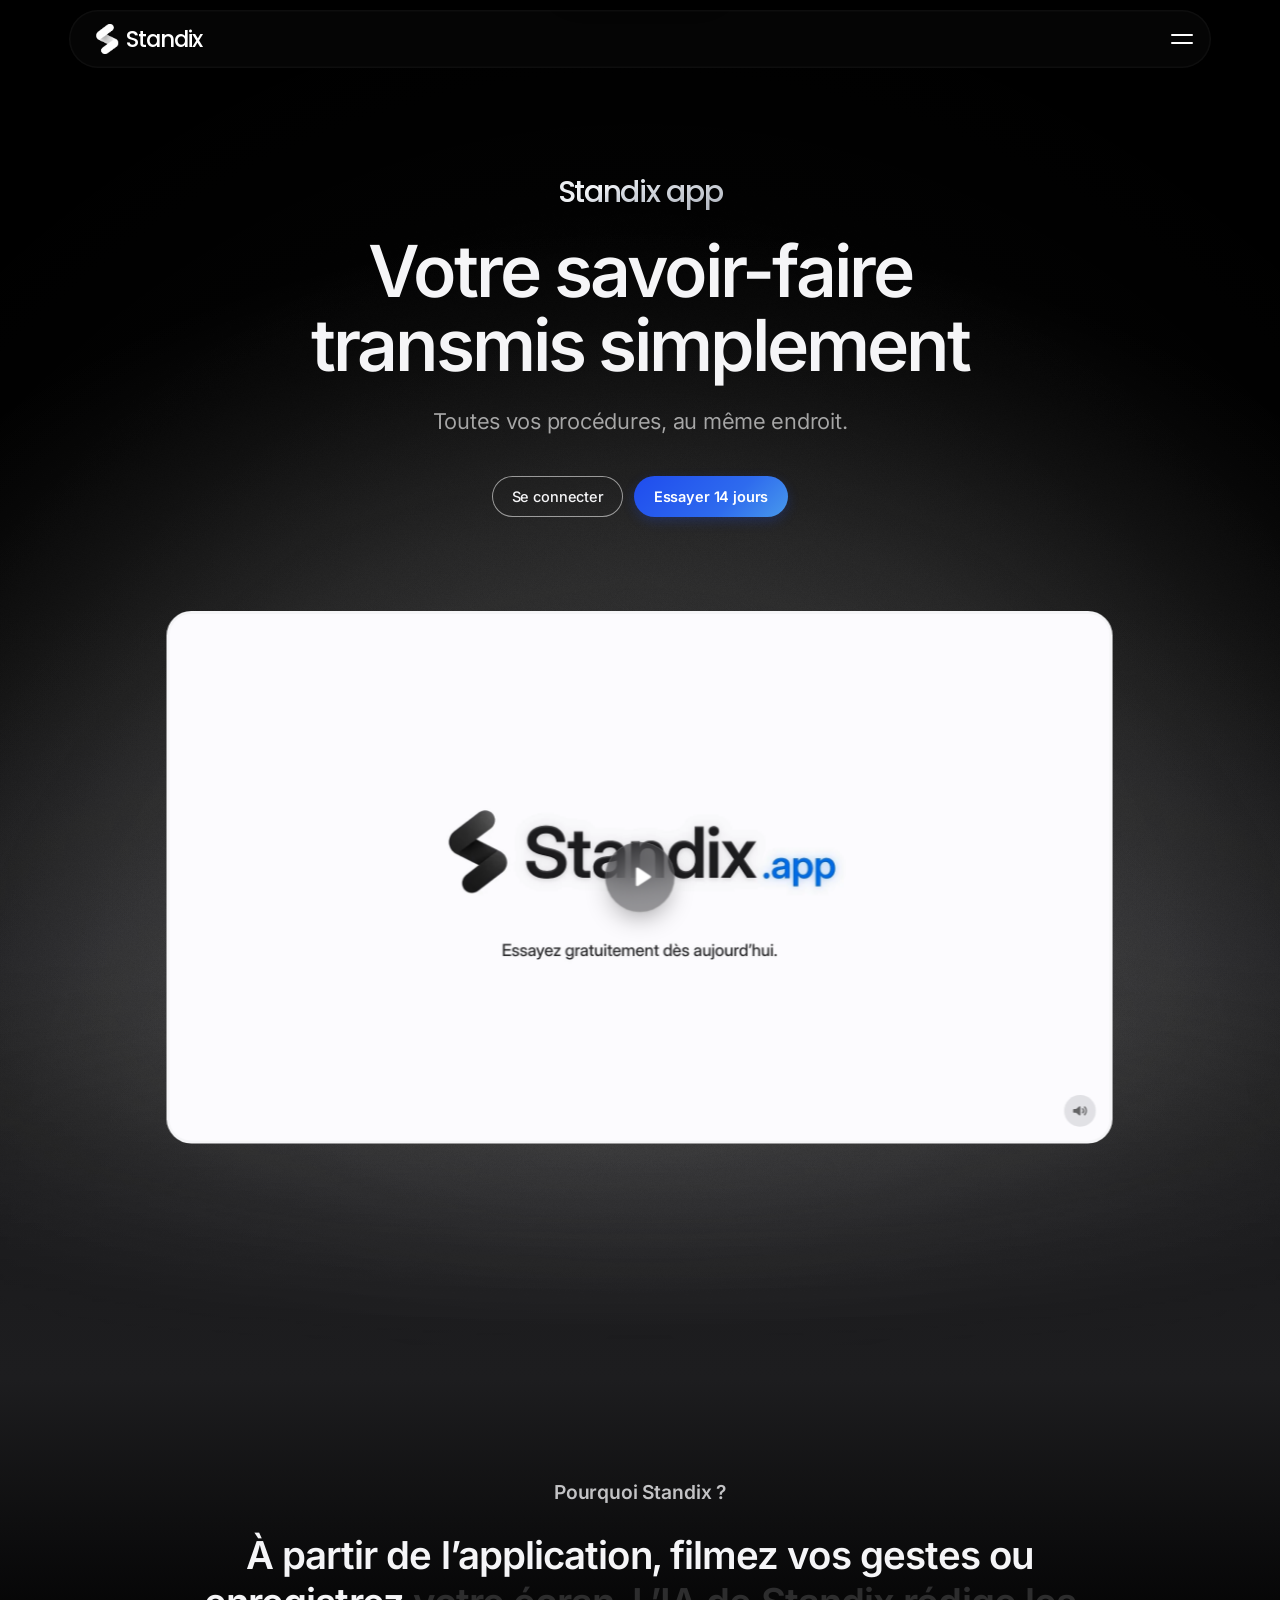
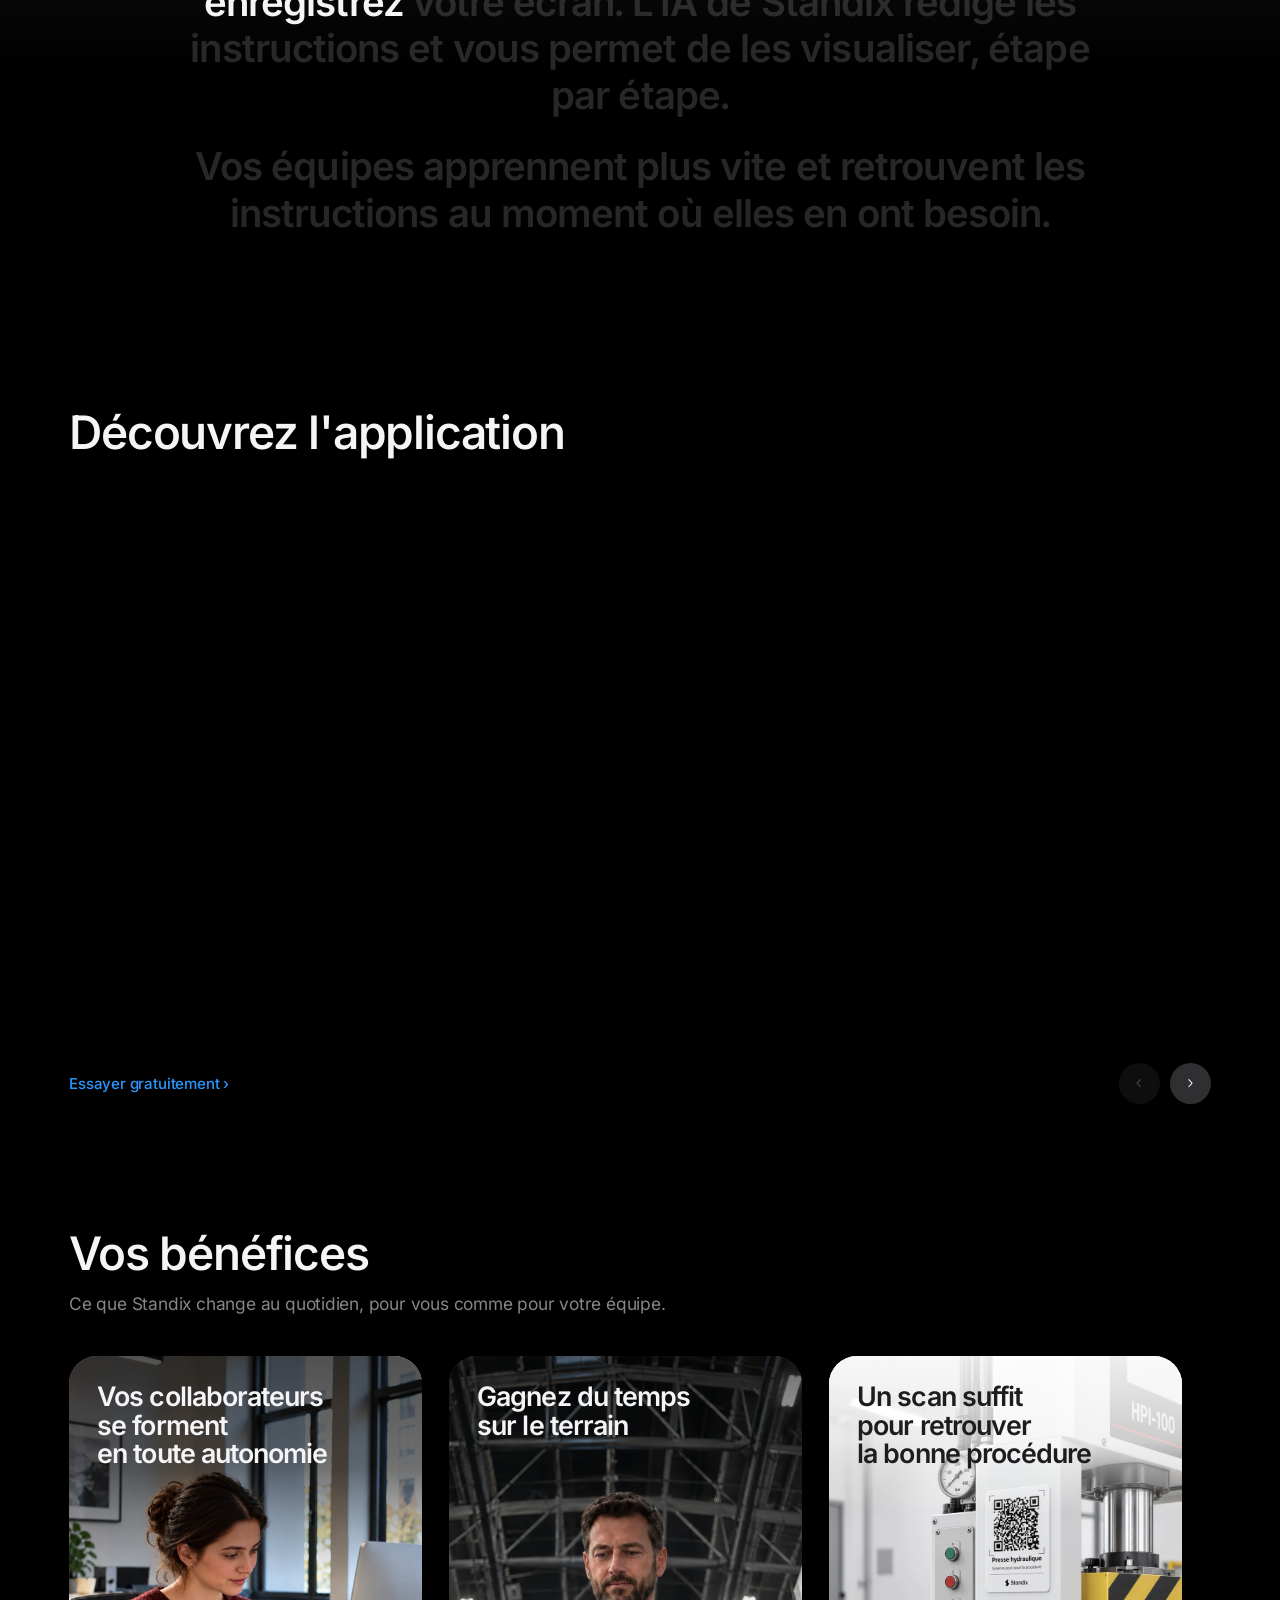
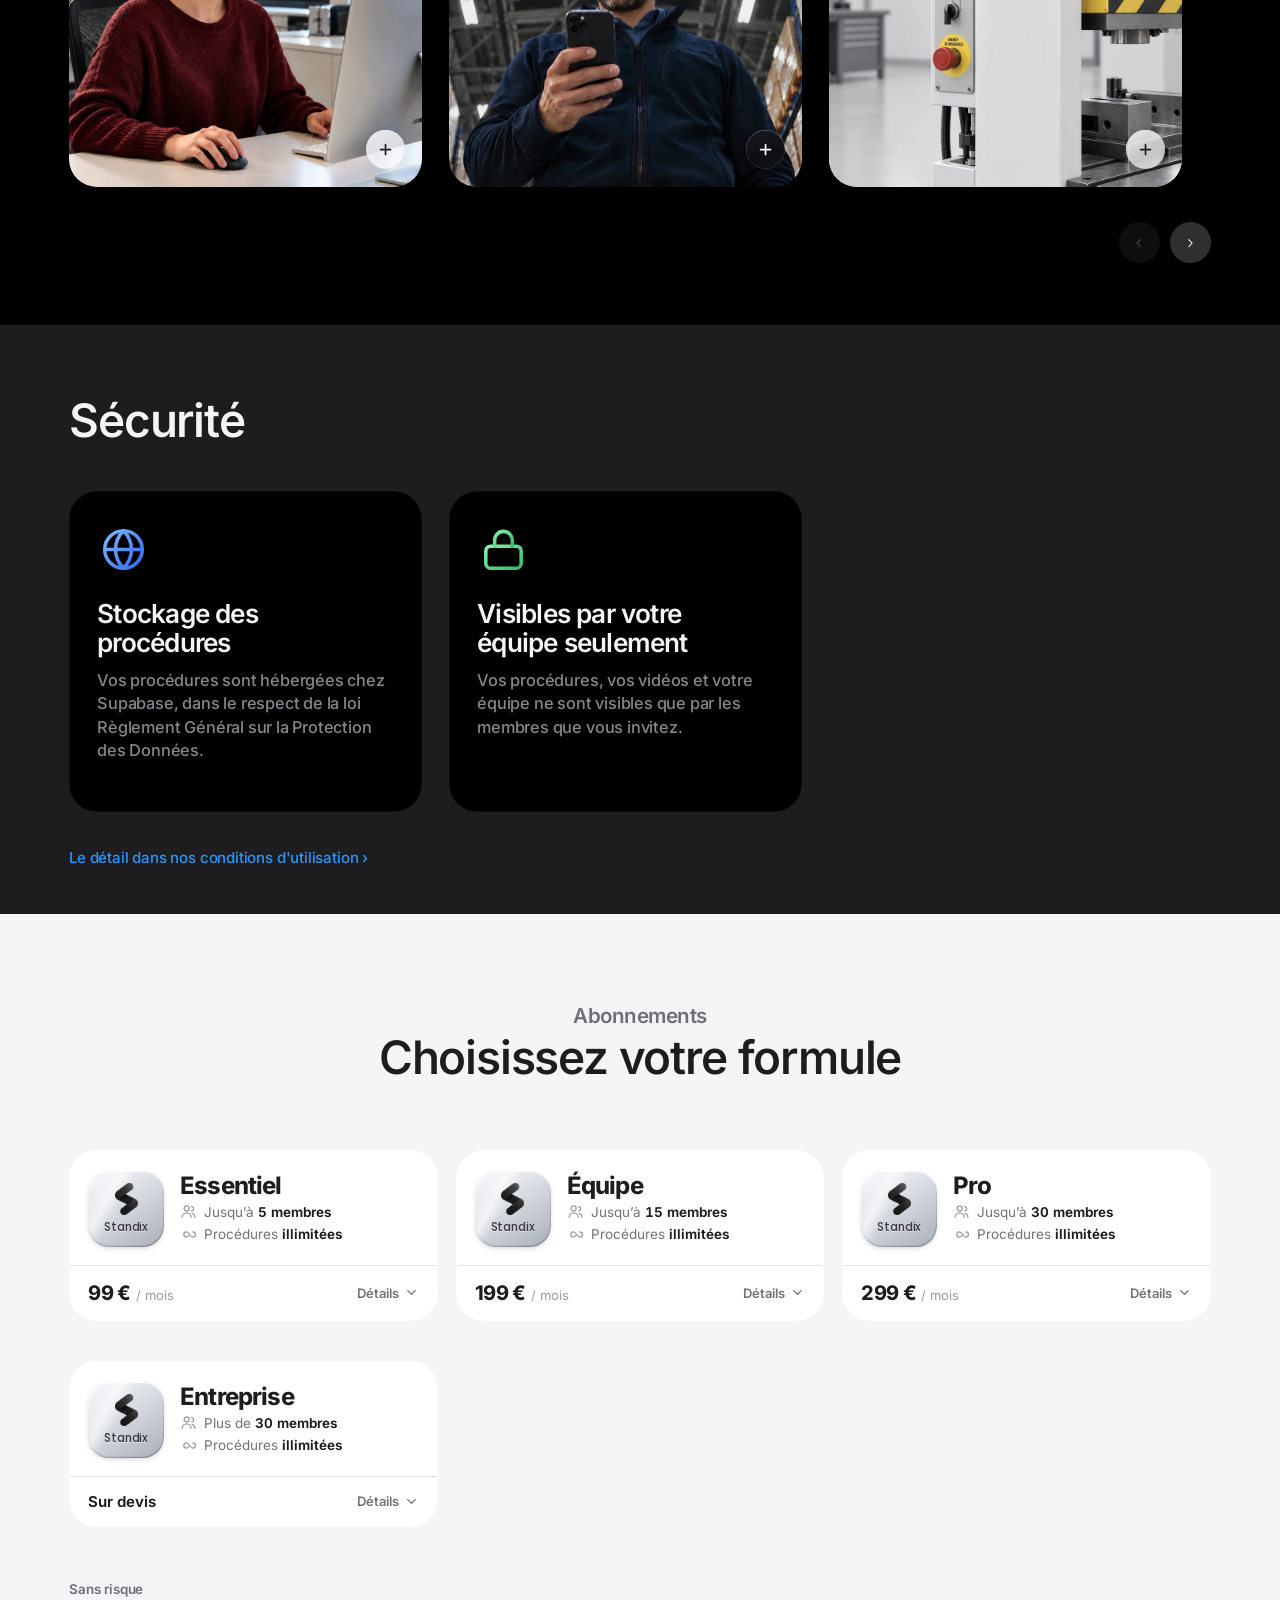
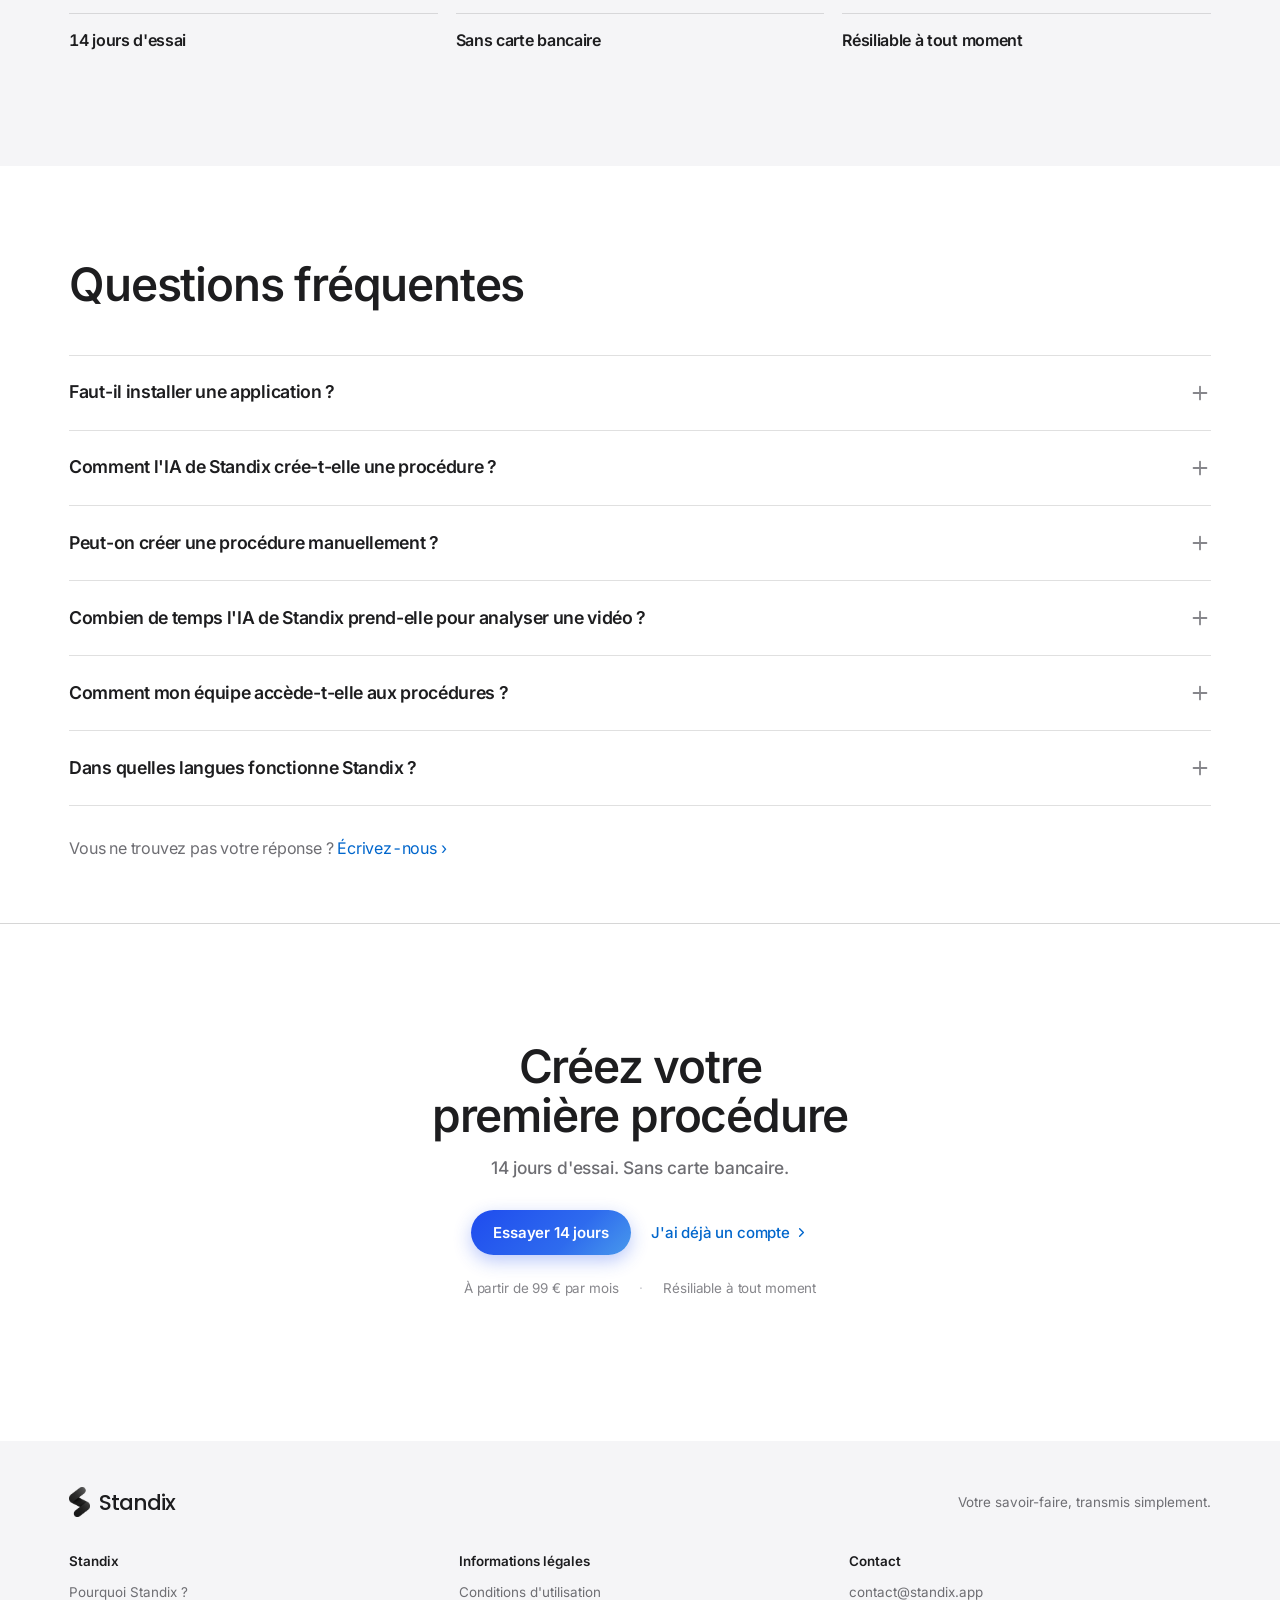
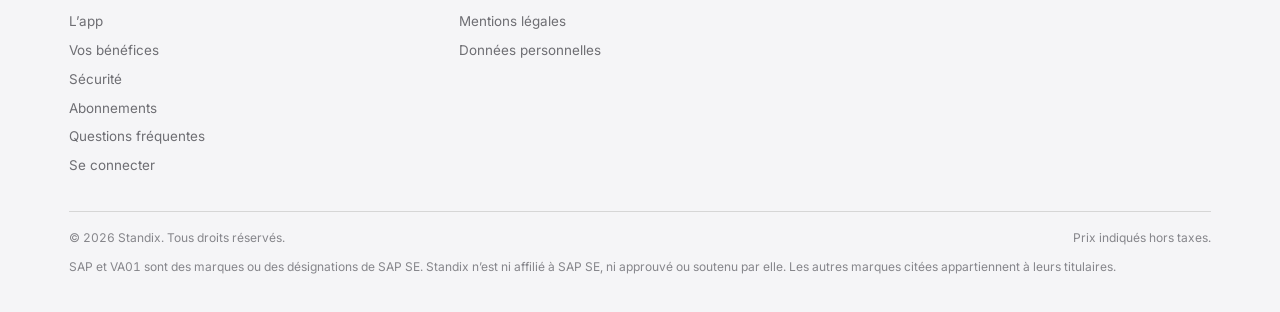
==== commit 52106da8: "Update index.html" ====
--- a/index.html
+++ b/index.html
@@ -5162,33 +5162,40 @@
    · Les grands titres passent du flou au net en montant.
    · Les écrans de l'app (« Découvrez l'application ») glissent un peu
      moins vite que la page : un léger relief.
-   · Au survol, les tuiles de l'app et de la sécurité s'inclinent vers la
-     souris (5° au plus) avec un reflet blanc qui suit le curseur ; les photos se
-     rapprochent lentement ; les cartes de prix se soulèvent.
+   · Au survol, une lumière blanche très faible suit le curseur sur les
+     tuiles et les cartes ; les photos se rapprochent à peine ; les cartes de
+     prix se soulèvent.
+   ⚠ SOBRE, TRÈS PRO (à la demande, 26 oct. 2026) : PLUS D'INCLINAISON EN 3D
+     (« ça ne fait pas pro »), un reflet beaucoup plus faible, un zoom des
+     photos réduit à 2 %. Pas d'animation qui fasse « enfant ».
    ⚠ ORDINATEUR SEULEMENT : souris ou pavé tactile, écran de 981 px ou plus.
      Rien ne change sur tablette ni sur téléphone.
    ⚠ RIEN POUR QUI A DEMANDÉ MOINS D'ANIMATIONS dans les réglages du système.
-   ⚠ LES CARTES QUI SE RETOURNENT (« Vos bénéfices ») NE S'INCLINENT PAS :
-     leur 3D est fragile dans Safari (voir « LES CARTES POINTS FORTS »). Seule
-     la photo bouge, à l'intérieur de la face avant.
    ⚠ L'ENTRÉE DES TITRES n'est plus « sans flou » sur ordinateur (voir
      « L'ENTRÉE AU DÉFILEMENT ») : c'est le choix du 26 octobre.
-   L'inclinaison, le reflet et le relief sont posés par le script « LE SITE
-   PLUS VIVANT », en bas de la page.
+   Le reflet et le relief sont posés par le script « LE SITE PLUS VIVANT »,
+   en bas de la page.
    ═══════════════════════════════════════════════════════════════════════ */
-@media (min-width:981px) and (hover:hover) and (pointer:fine) and (prefers-reduced-motion:no-preference){
-  /* Les titres : du flou au net, en montant. */
+/* Les titres : du flou au net, en montant. Un peu plus vite que le reste
+   (0,95 s au lieu de 1,35 s, à la demande du 26 oct. 2026).
+   ⚠ SUR TOUS LES ÉCRANS (ordinateur, tablette, téléphone) depuis le 26 oct.
+   2026, comme sur les pages d'Apple. Le reste de « LE SITE PLUS VIVANT »
+   reste réservé à l'ordinateur. */
+@media (prefers-reduced-motion:no-preference){
   .car-t[data-monte], .tar-t[data-monte], .fin-t[data-monte]{
     filter:blur(14px);
-    transition:opacity 1.05s cubic-bezier(.28,.11,.32,1) var(--d, 0ms),
-               translate 1.05s cubic-bezier(.28,.11,.32,1) var(--d, 0ms),
-               filter 1.35s cubic-bezier(.28,.11,.32,1) var(--d, 0ms);
+    transition:opacity .9s cubic-bezier(.28,.11,.32,1) var(--d, 0ms),
+               translate .9s cubic-bezier(.28,.11,.32,1) var(--d, 0ms),
+               filter .95s cubic-bezier(.28,.11,.32,1) var(--d, 0ms);
   }
   .car-t[data-monte].vu, .tar-t[data-monte].vu, .fin-t[data-monte].vu{filter:none}
-
-  /* Le relief : l'image est un peu plus grande que son cadre et glisse
-     dedans (`--relief`, posé par le script). */
-  .car-s3 .car-vue-ecran img{scale:1.08; translate:0 var(--relief, 0px)}
+}
+@media (min-width:981px) and (hover:hover) and (pointer:fine) and (prefers-reduced-motion:no-preference){
+
+  /* Le relief : l'image est à peine plus grande que son cadre (3 %, au lieu
+     de 8 % — l'écran paraissait zoomé) et glisse dedans de 5 px au plus
+     (`--relief`, posé par le script). */
+  .car-s3 .car-vue-ecran img{scale:1.03; translate:0 var(--relief, 0px)}
   /* Les photos : pas de relief (il rapprochait les visages des titres) ;
      au survol elles se rapprochent lentement, autour du tiers haut de la
      carte, là où sont les visages et la plaque QR : ils ne bougent presque
@@ -5197,23 +5204,18 @@
     transform-origin:50% 35%;
     transition:scale 1.4s cubic-bezier(.2,.7,.2,1);
   }
-  .car-pf .pf-carte:hover .pf .pf-img{scale:1.06}
-
-  /* Les tuiles qui s'inclinent : la carte garde ses coins arrondis pendant
-     le mouvement. */
+  .car-pf .pf-carte:hover .pf .pf-img{scale:1.02}
+
+  /* Les tuiles qui portent le reflet. */
   .car-s3 .car-vue, .secu .car-vue{position:relative; isolation:isolate}
-  /* ⚠ DE LA PLACE AU-DESSUS DES TUILES : inclinée, une tuile dépasse de
-     quelques pixels, et la piste rogne tout ce qui dépasse. Même procédé que
-     la section « Vos bénéfices » : une réserve, annulée par une marge
-     négative — la mise en page ne bouge pas. */
-  .car-s3 .car-piste, .secu .car-piste{padding-top:24px; margin-top:-24px}
-
-  /* Le reflet : une lumière douce sous le curseur. */
+
+  /* Le reflet : une lumière très faible sous le curseur (5 % au centre,
+     au lieu de 13 % — à la demande). */
   .vif-reflet{
     position:absolute; inset:0; z-index:1; border-radius:inherit; pointer-events:none;
-    opacity:0; transition:opacity .6s ease;
-    background:radial-gradient(520px circle at var(--mx, 50%) var(--my, 30%),
-      rgba(255,255,255,.13), rgba(255,255,255,.04) 35%, rgba(255,255,255,0) 65%);
+    opacity:0; transition:opacity .8s ease;
+    background:radial-gradient(560px circle at var(--mx, 50%) var(--my, 30%),
+      rgba(255,255,255,.05), rgba(255,255,255,.015) 40%, rgba(255,255,255,0) 70%);
   }
   .vif-actif .vif-reflet{opacity:1}
   /* Sécurité : la même lumière blanche que les autres cartes (à la demande,
@@ -5223,8 +5225,8 @@
   /* Les photos : sous le texte, au-dessus du voile. */
   .car-pf .pf .vif-reflet{z-index:1}
   .car-pf .pf-clair .vif-reflet{
-    background:radial-gradient(520px circle at var(--mx, 50%) var(--my, 30%),
-      rgba(255,255,255,.22), rgba(255,255,255,0) 60%);
+    background:radial-gradient(560px circle at var(--mx, 50%) var(--my, 30%),
+      rgba(255,255,255,.08), rgba(255,255,255,0) 65%);
   }
 }
 /* Les cartes de prix se soulèvent. Au-delà de 1 100 px seulement : en
@@ -7203,7 +7205,7 @@
 </script>
 <script>
 /* ═══ LE SITE PLUS VIVANT, SUR ORDINATEUR (voir la feuille de style, même
-   titre) : l'inclinaison et le reflet au survol, le relief au défilement.
+   titre) : le reflet au survol, le relief au défilement.
    Tout passe par `requestAnimationFrame`, et chaque mouvement RATTRAPE sa
    cible d'une part de l'écart à chaque image : c'est ce lissage qui le rend
    soyeux, à la souris comme à la molette. ═══ */
@@ -7220,55 +7222,33 @@
     return s;
   }
 
-  /* ─── L'inclinaison : 5° au plus, vers la souris ─── */
-  function inclinable(el, max){
-    var cx = 0, cy = 0, tx = 0, ty = 0, boucle = 0;
-    reflet(el);
-    function peindre(){
-      cx += (tx - cx) * .12; cy += (ty - cy) * .12;
-      if(Math.abs(tx - cx) < .01 && Math.abs(ty - cy) < .01){ cx = tx; cy = ty; }
-      el.style.transform = (cx || cy)
-        ? 'perspective(1000px) rotateX(' + cy.toFixed(3) + 'deg) rotateY(' + cx.toFixed(3) + 'deg)'
-        : '';
-      boucle = (cx === tx && cy === ty) ? 0 : requestAnimationFrame(peindre);
-    }
-    function relancer(){ if(!boucle) boucle = requestAnimationFrame(peindre); }
-    el.addEventListener('pointermove', function(e){
+  /* ─── Le reflet seul, sur les tuiles et les cartes ───
+     ⚠ PLUS D'INCLINAISON EN 3D (retirée à la demande, 26 oct. 2026 : « ça ne
+     fait pas pro »). La carte ne bouge pas ; seule une lumière très faible
+     suit le curseur. */
+  function reflete(zone, hote){
+    reflet(hote);
+    zone.addEventListener('pointermove', function(e){
       if(!actif() || e.pointerType !== 'mouse') return;
-      var r = el.getBoundingClientRect();
-      var px = (e.clientX - r.left) / r.width, py = (e.clientY - r.top) / r.height;
-      tx = (px - .5) * 2 * max; ty = -(py - .5) * 2 * max;
-      el.style.setProperty('--mx', (px * 100).toFixed(1) + '%');
-      el.style.setProperty('--my', (py * 100).toFixed(1) + '%');
-      el.classList.add('vif-actif');
-      relancer();
+      var r = hote.getBoundingClientRect();
+      hote.style.setProperty('--mx', ((e.clientX - r.left) / r.width * 100).toFixed(1) + '%');
+      hote.style.setProperty('--my', ((e.clientY - r.top) / r.height * 100).toFixed(1) + '%');
+      hote.classList.add('vif-actif');
     });
-    el.addEventListener('pointerleave', function(){
-      tx = 0; ty = 0; el.classList.remove('vif-actif'); relancer();
-    });
+    zone.addEventListener('pointerleave', function(){ hote.classList.remove('vif-actif'); });
   }
-  document.querySelectorAll('.car-s3 .car-vue').forEach(function(el){ inclinable(el, 5); });
-  document.querySelectorAll('.secu .car-vue').forEach(function(el){ inclinable(el, 4); });
-
-  /* ─── Les photos de « Vos bénéfices » : le reflet seul, sur la face avant ─── */
+  document.querySelectorAll('.car-s3 .car-vue, .secu .car-vue').forEach(function(el){ reflete(el, el); });
+
+  /* Les photos de « Vos bénéfices » : sur la face avant. */
   document.querySelectorAll('.car-pf .pf-carte').forEach(function(carte){
     var face = carte.querySelector('.pf-tourne > .pf');
-    if(!face) return;
-    reflet(face);
-    carte.addEventListener('pointermove', function(e){
-      if(!actif() || e.pointerType !== 'mouse') return;
-      var r = face.getBoundingClientRect();
-      face.style.setProperty('--mx', ((e.clientX - r.left) / r.width * 100).toFixed(1) + '%');
-      face.style.setProperty('--my', ((e.clientY - r.top) / r.height * 100).toFixed(1) + '%');
-      face.classList.add('vif-actif');
-    });
-    carte.addEventListener('pointerleave', function(){ face.classList.remove('vif-actif'); });
+    if(face) reflete(carte, face);
   });
 
   /* ─── Le relief : l'écran de l'app glisse un peu moins vite que la page ───
-     0 quand le centre de la tuile est au centre de l'écran ; ±12 px quand
+     0 quand le centre de la tuile est au centre de l'écran ; ±5 px quand
      elle entre ou sort. */
-  var reliefs = [].slice.call(document.querySelectorAll('.car-s3 .car-vue-ecran img')).map(function(i){ return {el:i, amp:12, v:0, c:0}; });
+  var reliefs = [].slice.call(document.querySelectorAll('.car-s3 .car-vue-ecran img')).map(function(i){ return {el:i, amp:5, v:0, c:0}; });
   var boucleR = 0;
   function cibler(){
     var h = innerHeight;
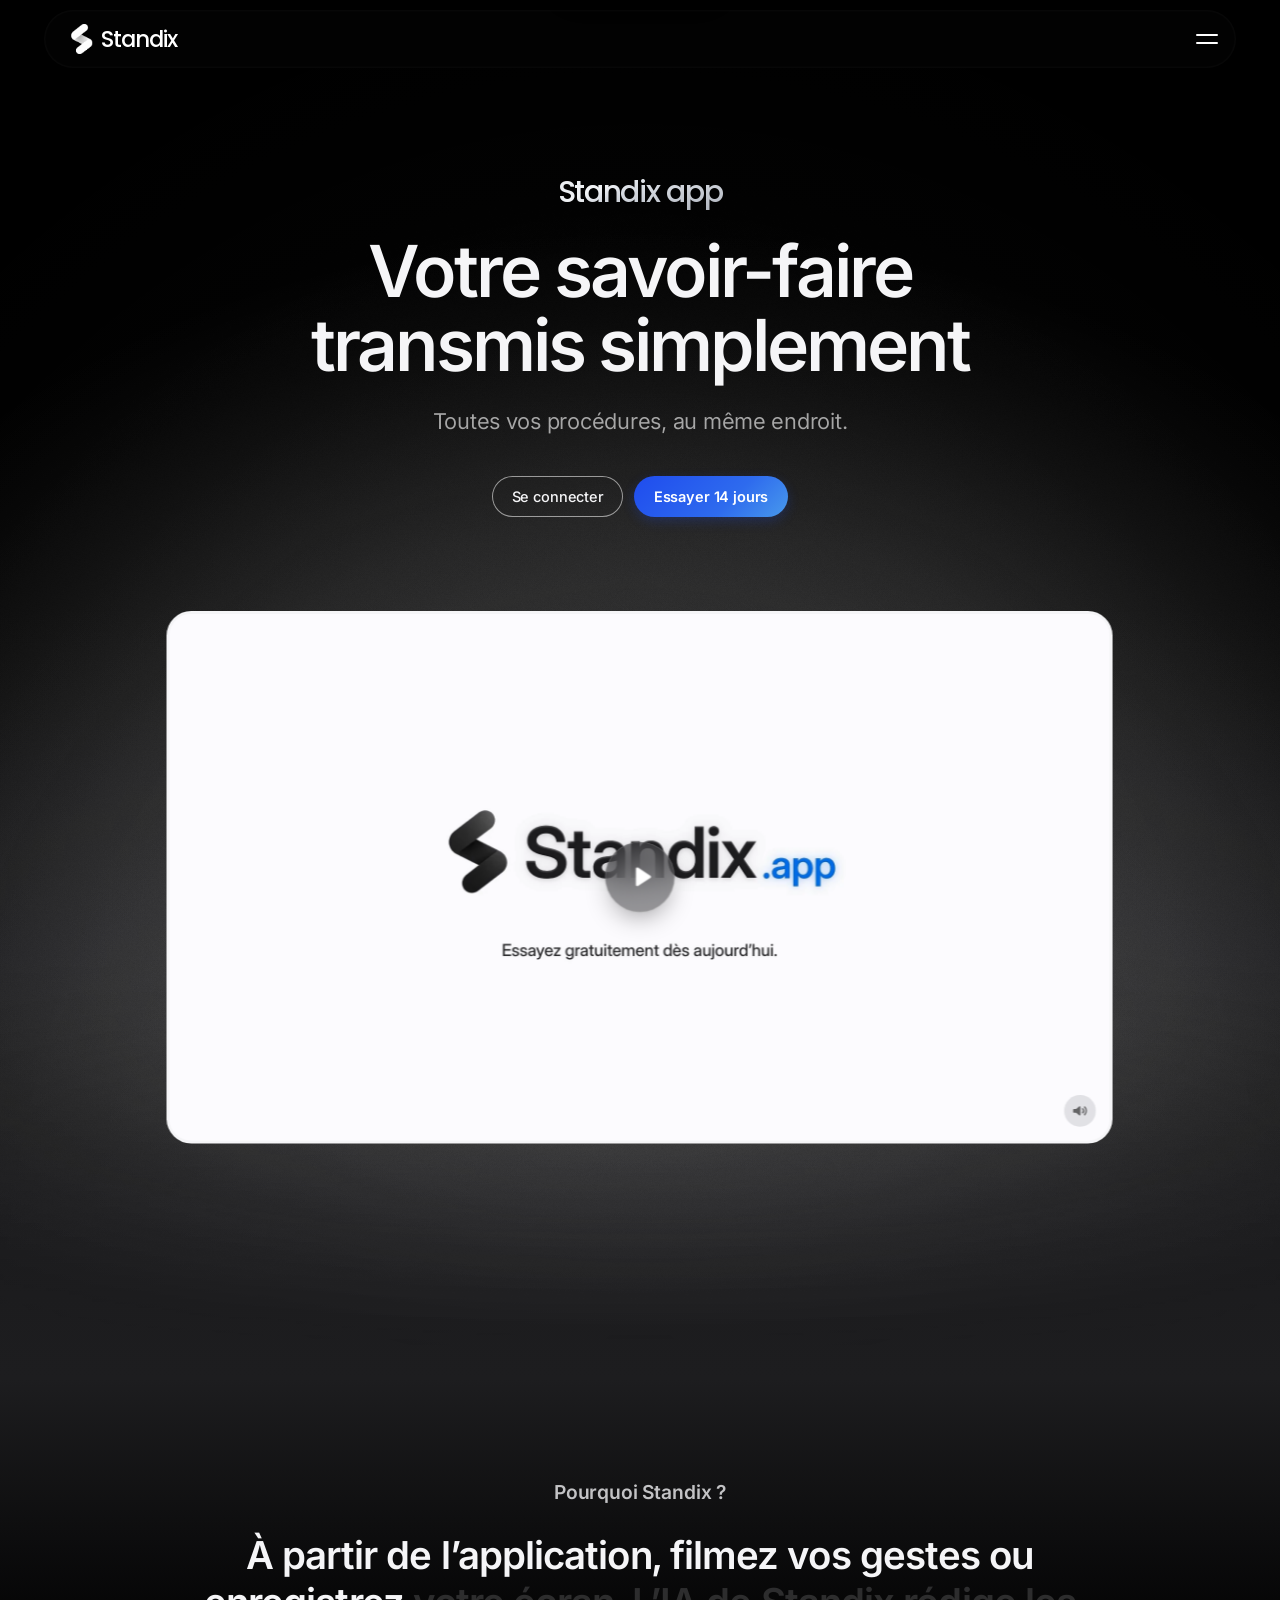
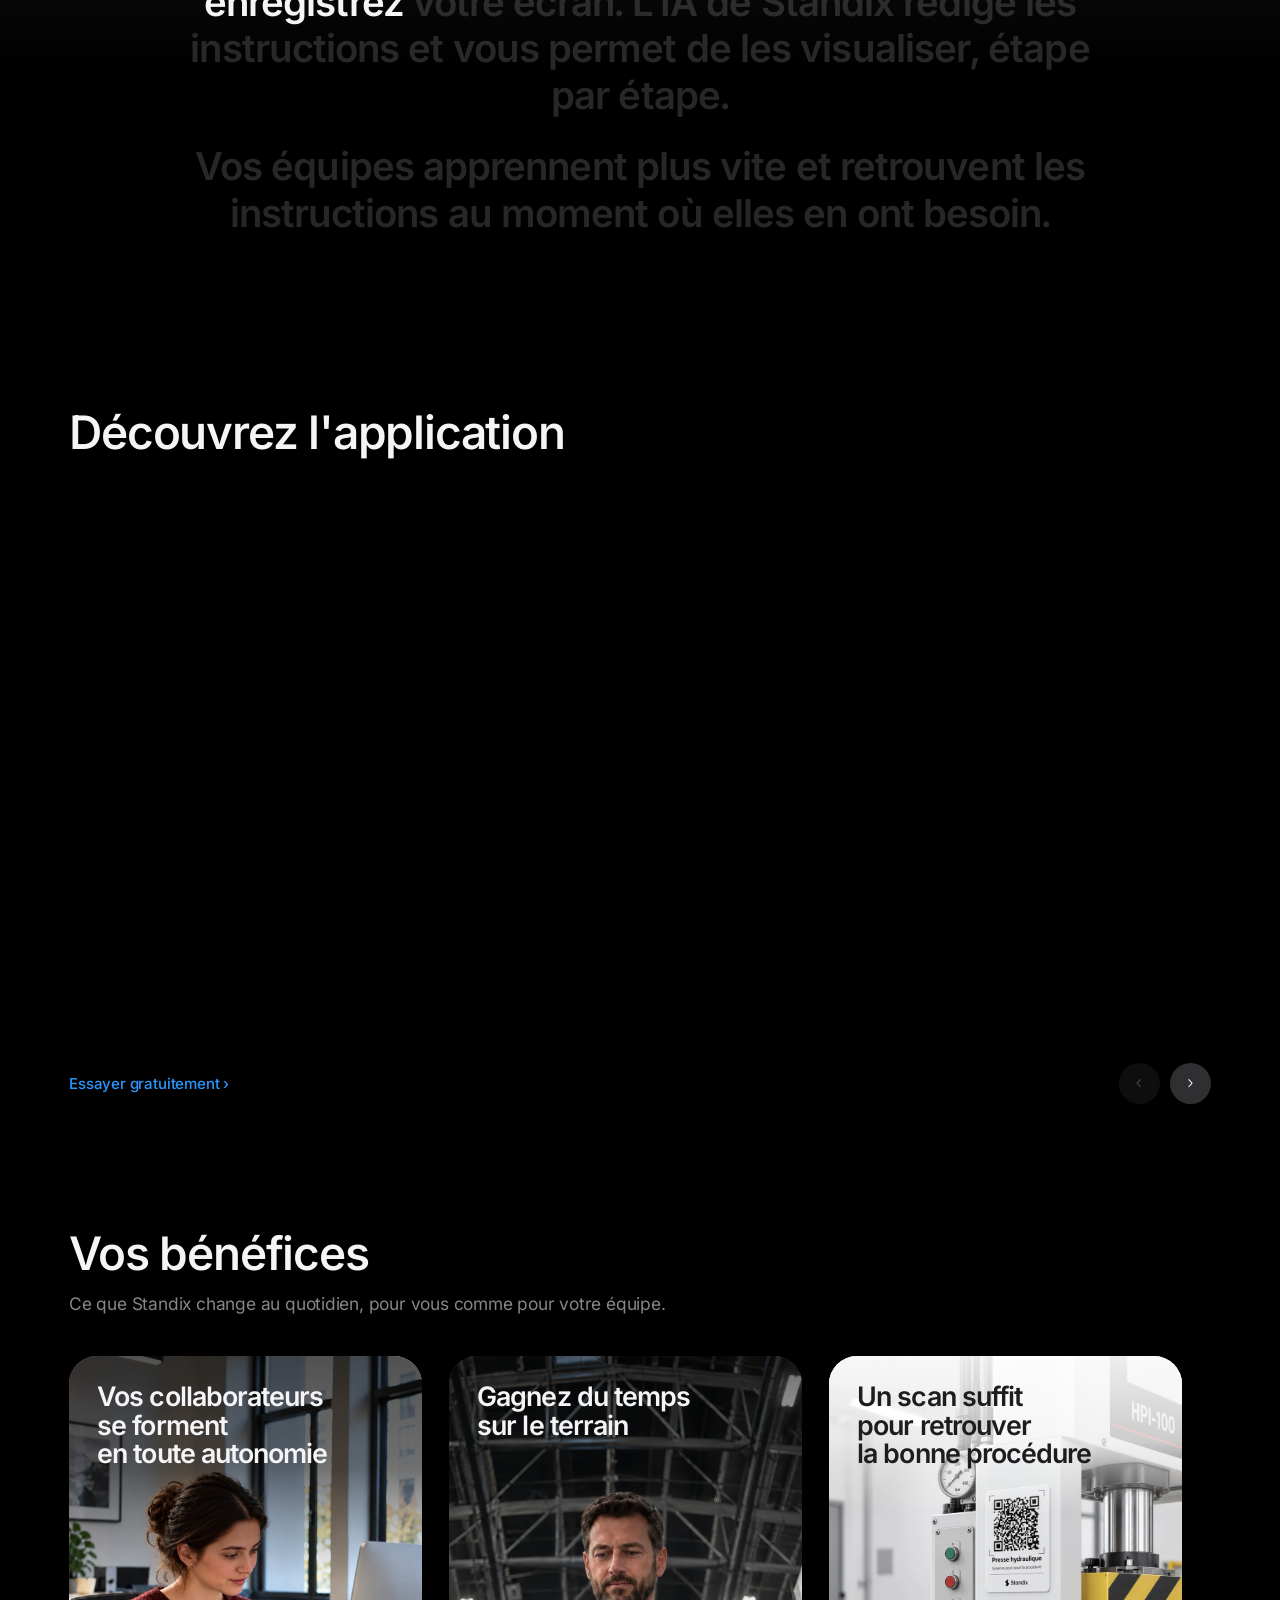
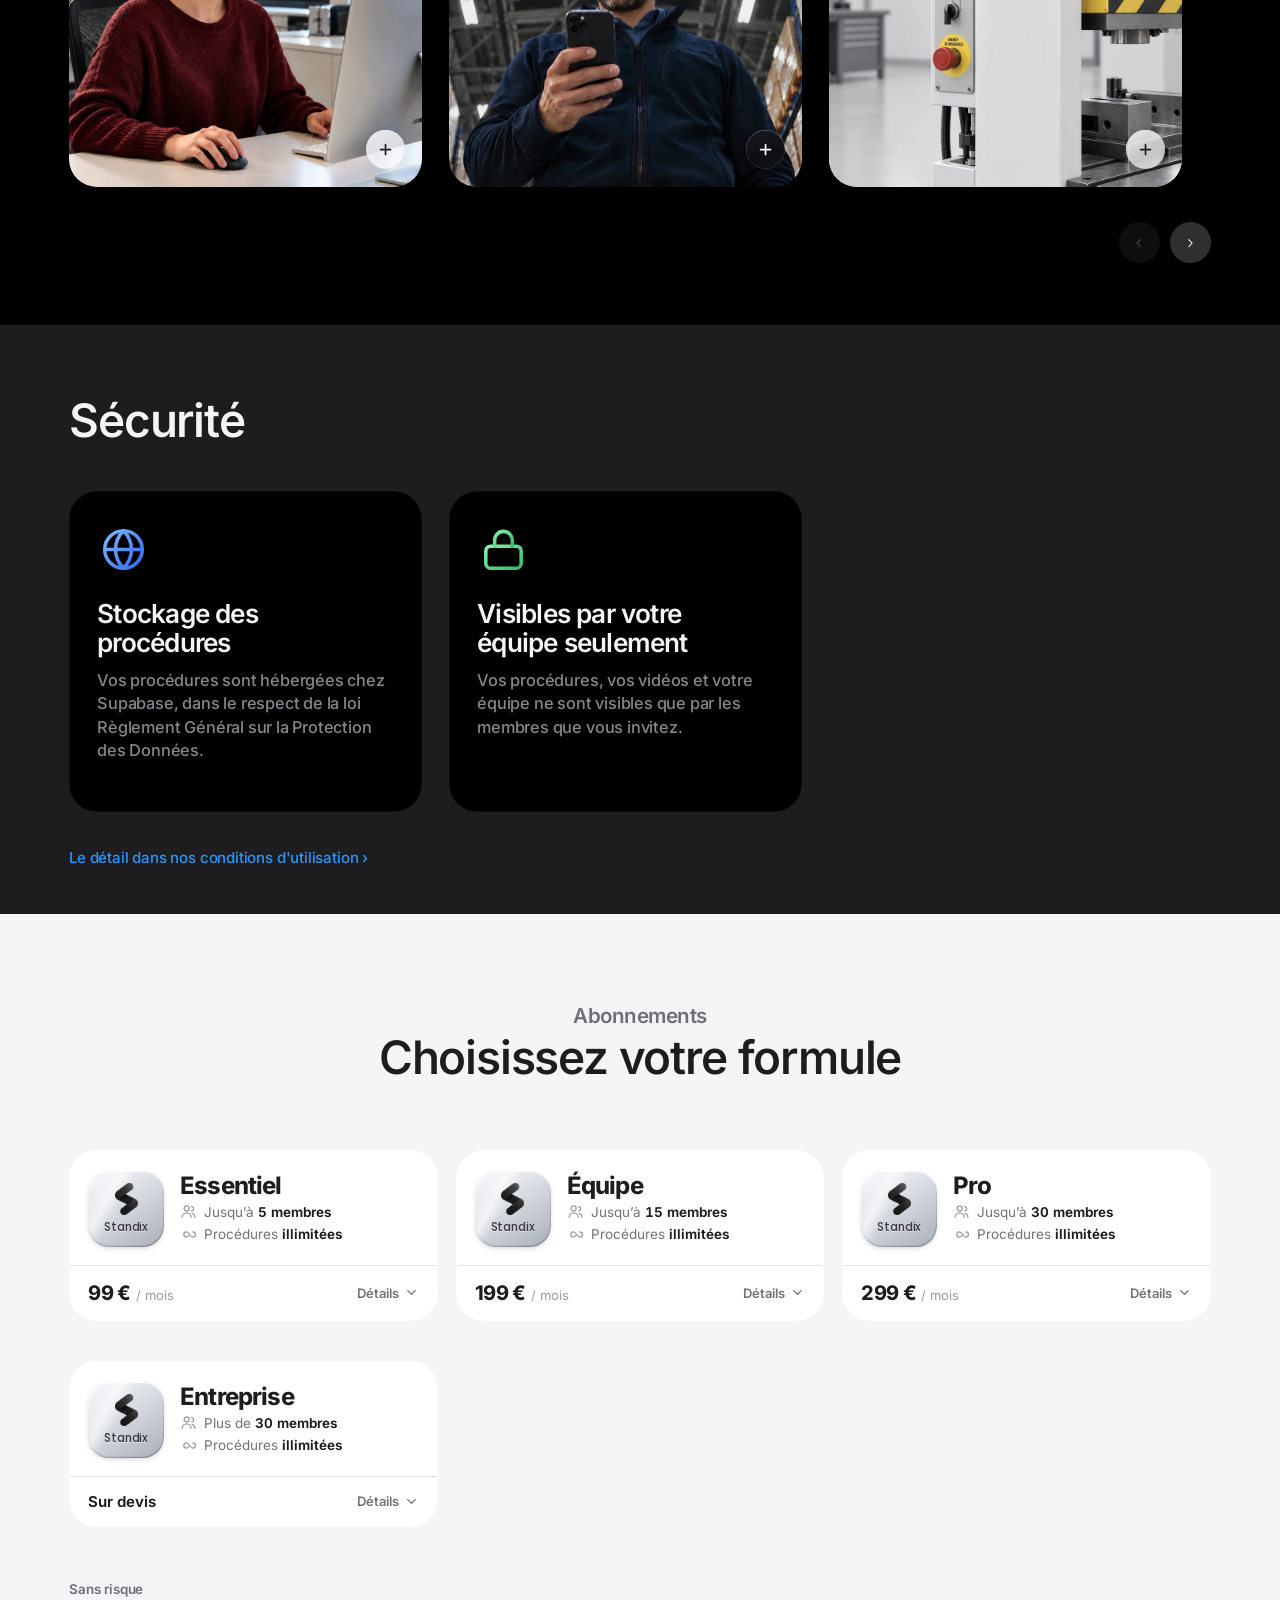
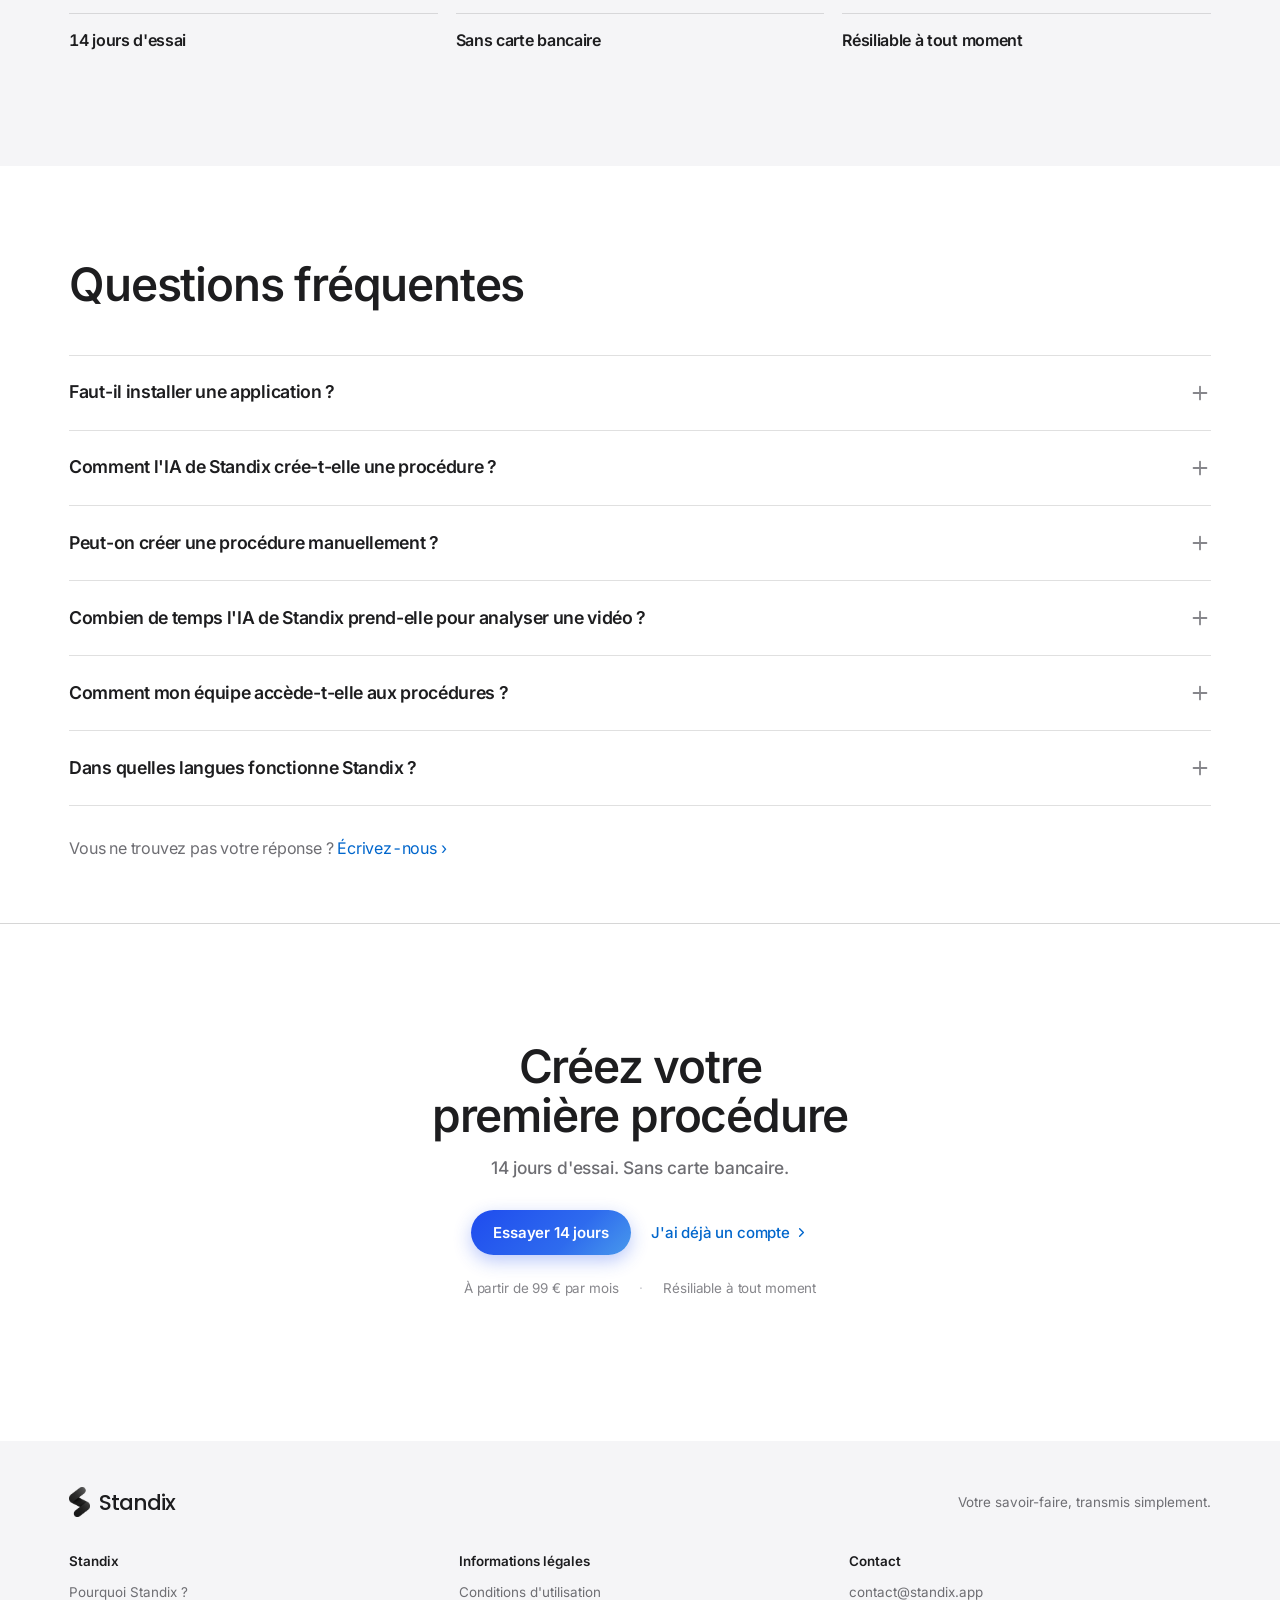
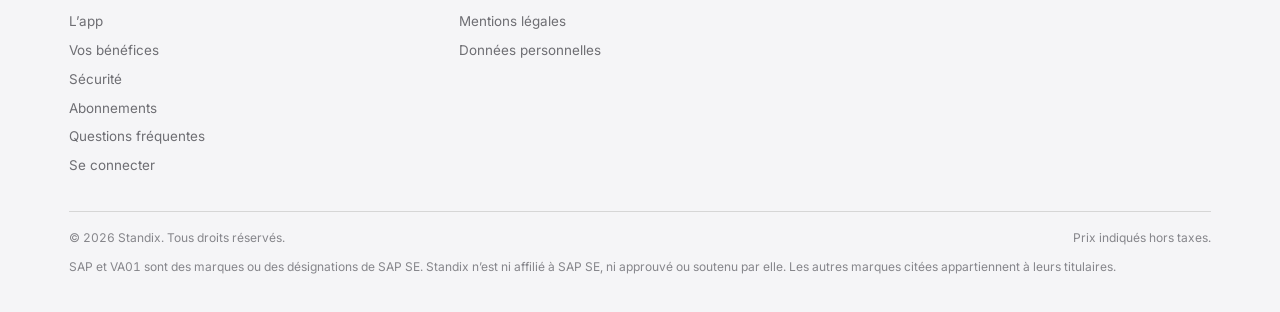
==== commit 9bf78d35: "Update index.html" ====
--- a/index.html
+++ b/index.html
@@ -107,7 +107,7 @@
      "name": "Comment l'IA de Standix crée-t-elle une procédure ?",
      "acceptedAnswer": {
       "@type": "Answer",
-      "text": "Depuis l'application, vous pouvez : filmer vos gestes, enregistrer votre écran ou importer un document. Vous pouvez également réunir plusieurs vidéos et enregistrements d'écran en une seule vidéo. La durée totale ne doit pas dépasser 5 minutes. L'intelligence artificielle intégrée analyse votre contenu, identifie les étapes clés et rédige les instructions pour créer une procédure structurée, étape par étape. Vous pouvez aussi créer vos procédures manuellement."
+      "text": "Depuis l'application, vous pouvez : filmer vos gestes, enregistrer votre écran, importer une vidéo ou importer un document. Vous pouvez également réunir plusieurs vidéos et enregistrements d'écran en une seule vidéo. La durée totale ne doit pas dépasser 5 minutes. L'intelligence artificielle intégrée analyse votre contenu, identifie les étapes clés et rédige les instructions pour créer une procédure structurée, étape par étape. Vous pouvez aussi créer vos procédures manuellement."
      }
     },
     {
@@ -6194,6 +6194,7 @@
         <ul>
           <li>Filmer vos gestes</li>
           <li>Enregistrer votre écran</li>
+          <li>Importer une vidéo</li>
           <li>Importer un document</li>
         </ul>
         <p>Vous pouvez également réunir plusieurs vidéos et enregistrements d'écran en une seule vidéo. La durée totale ne doit pas dépasser 5&nbsp;minutes.</p>
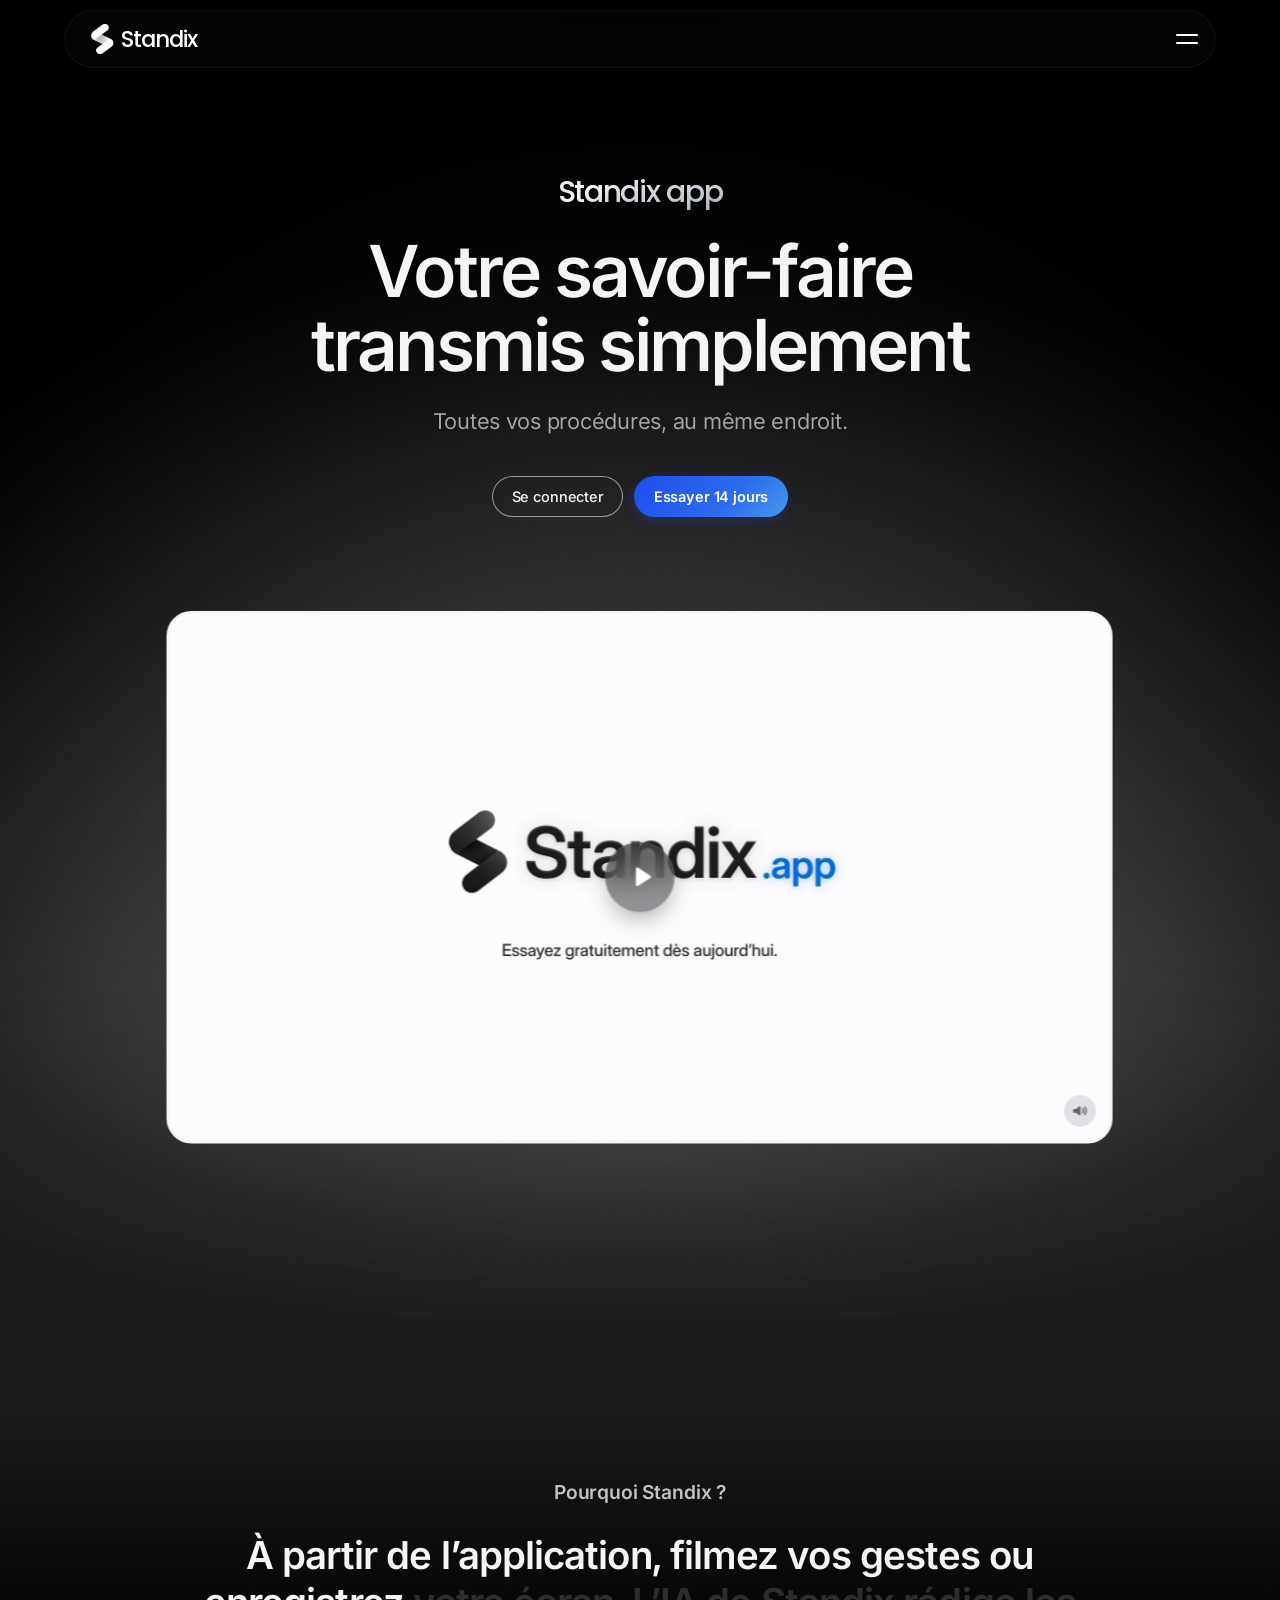
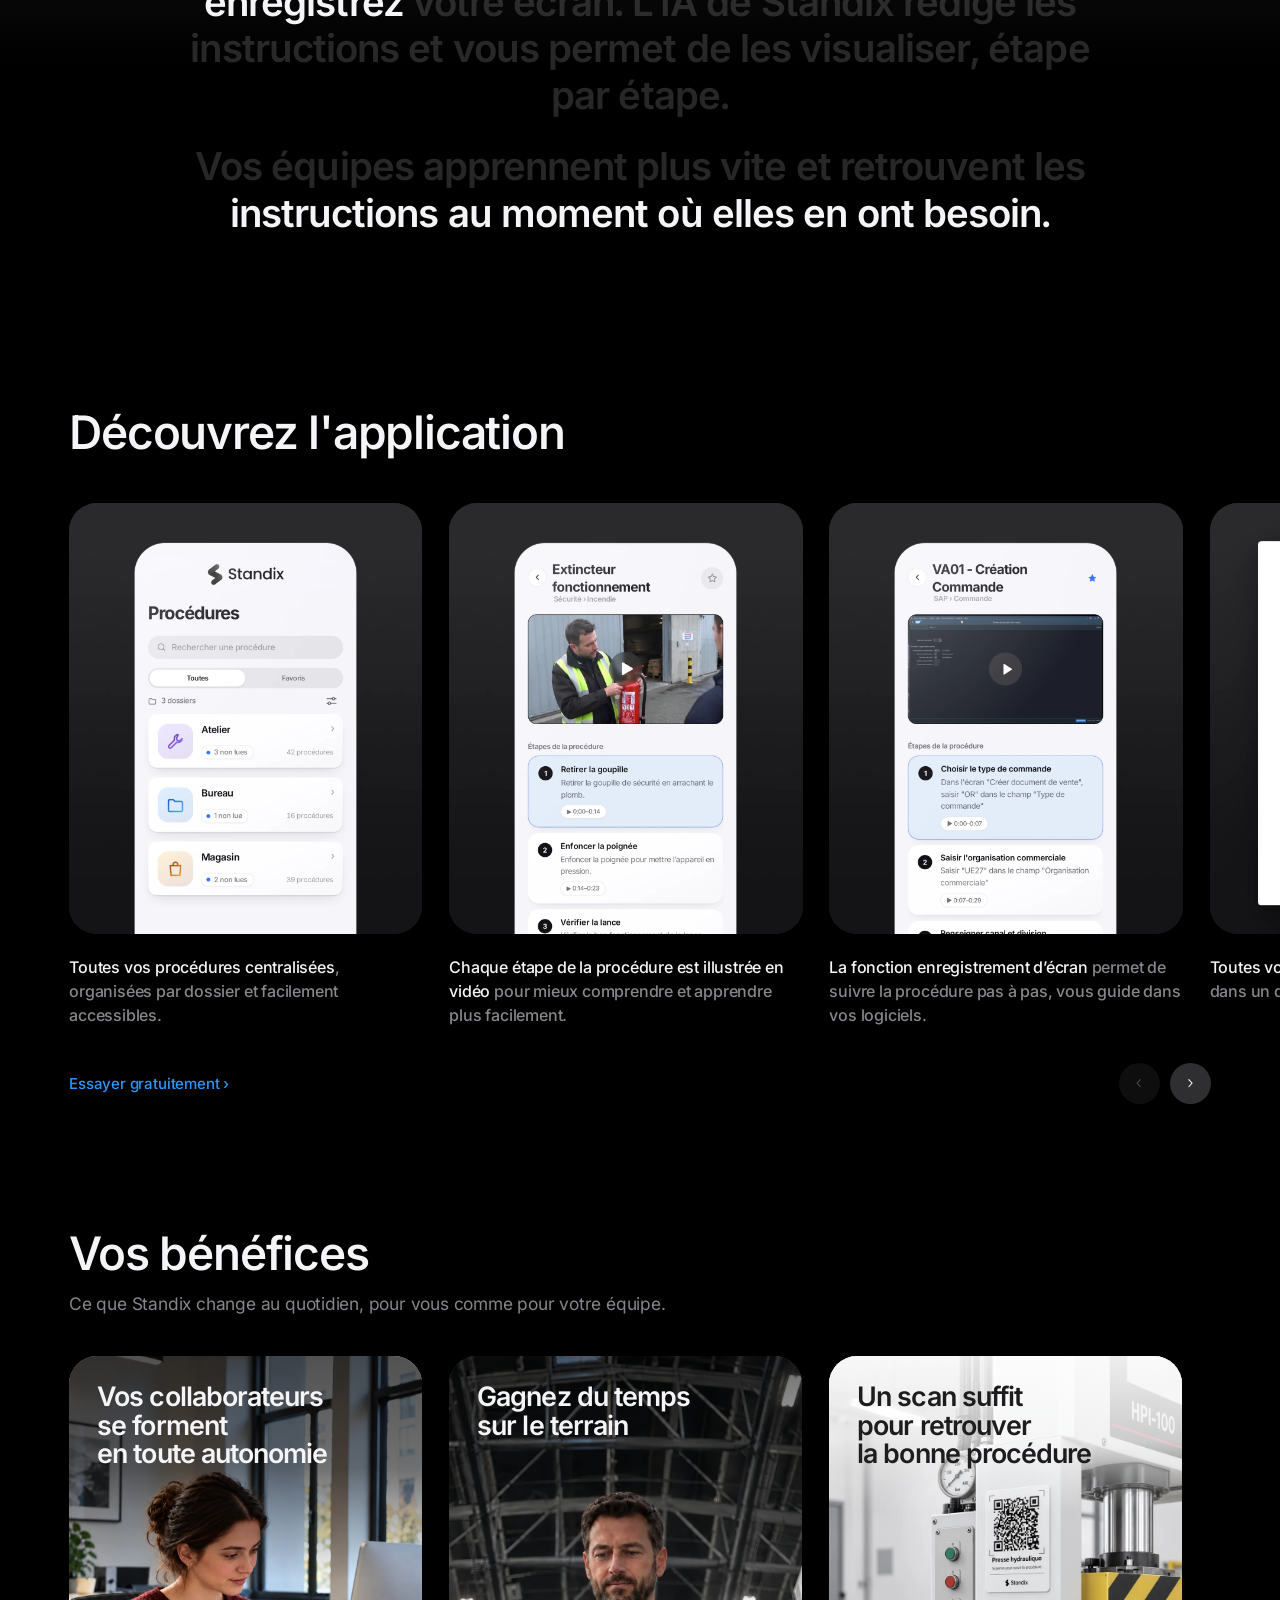
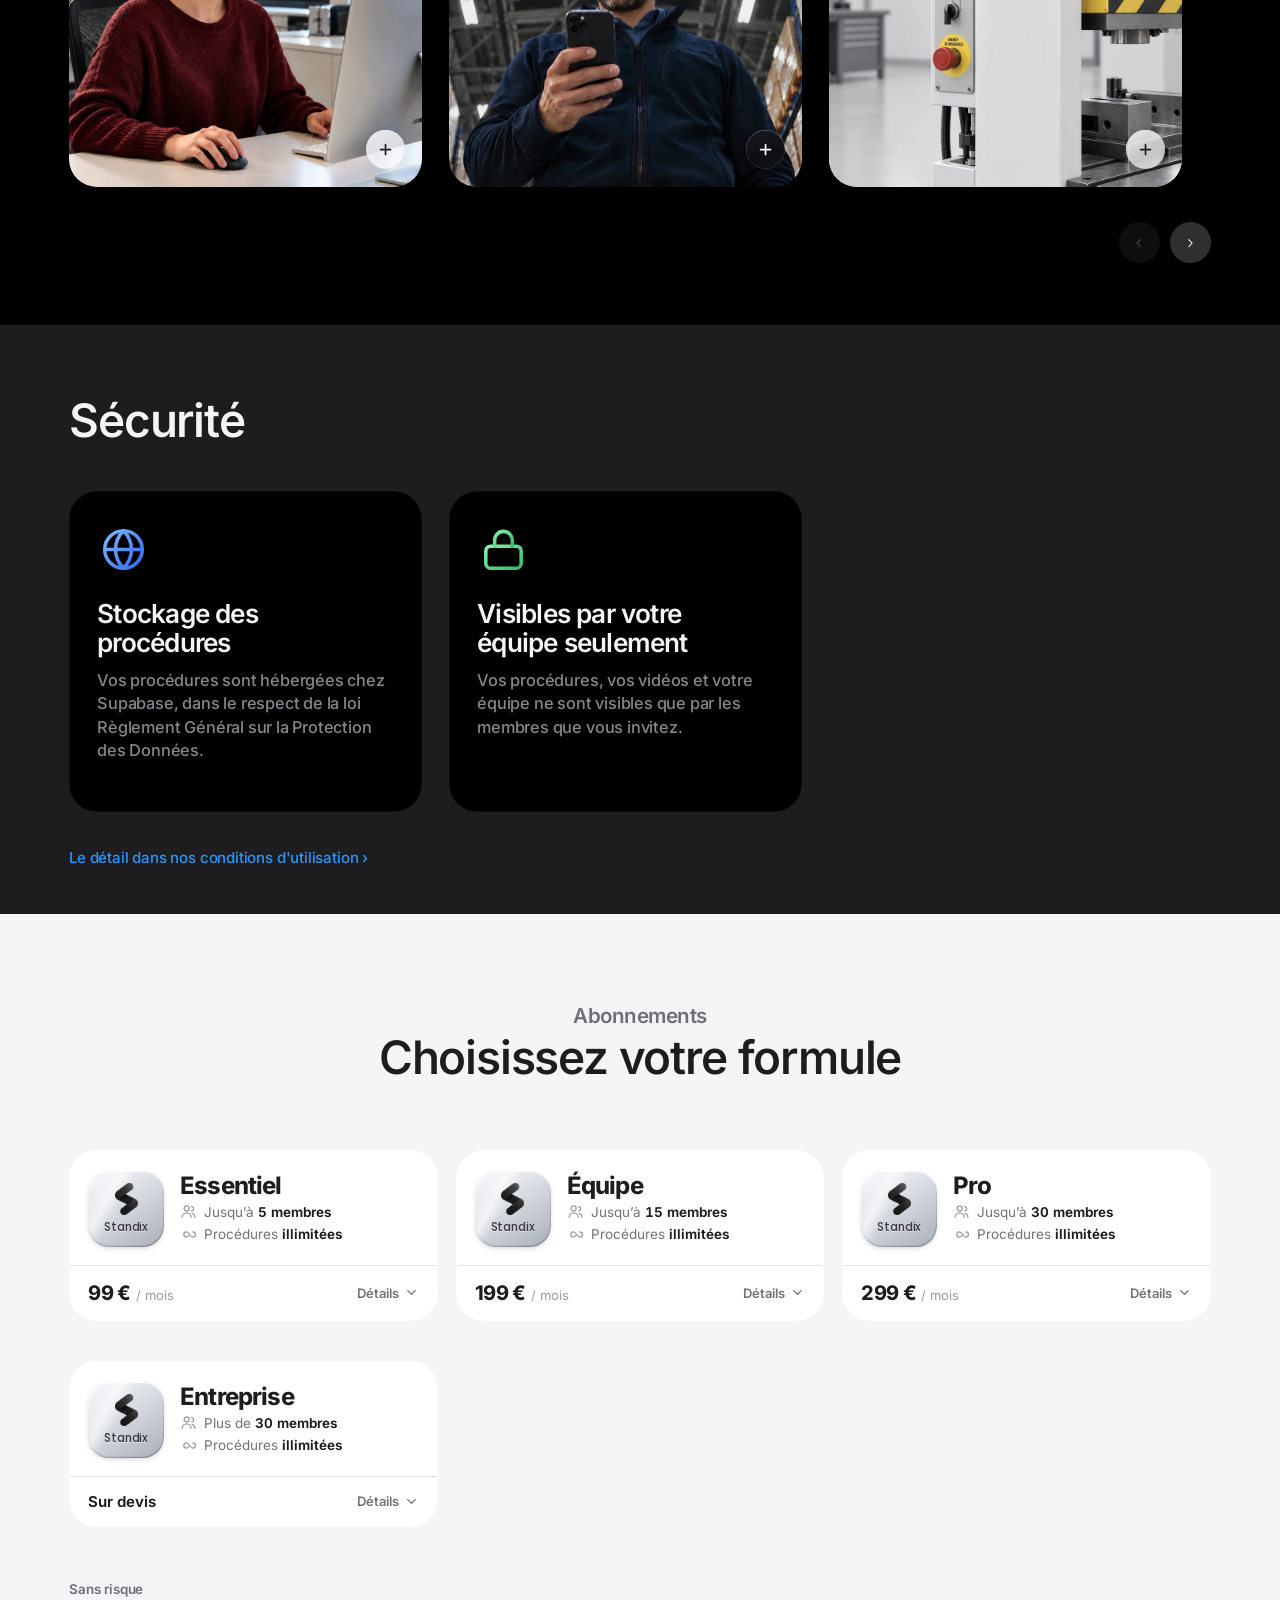
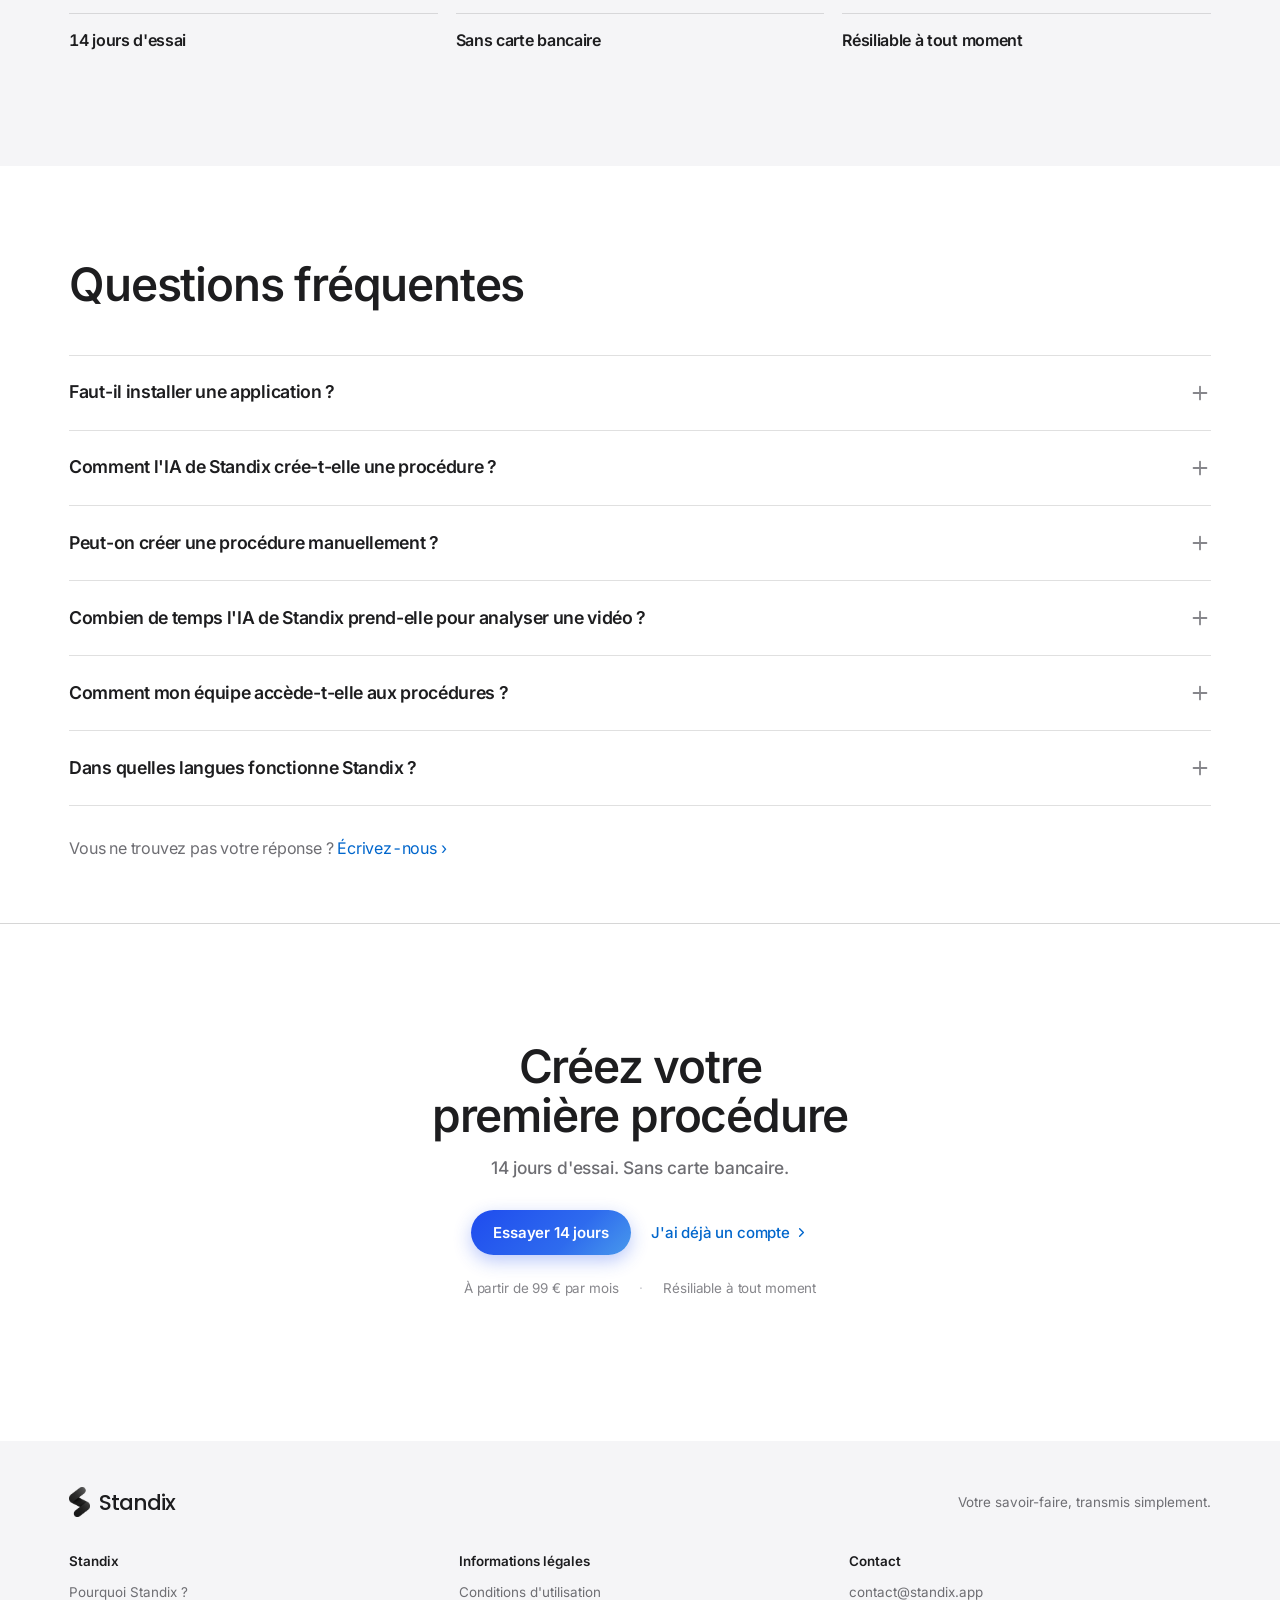
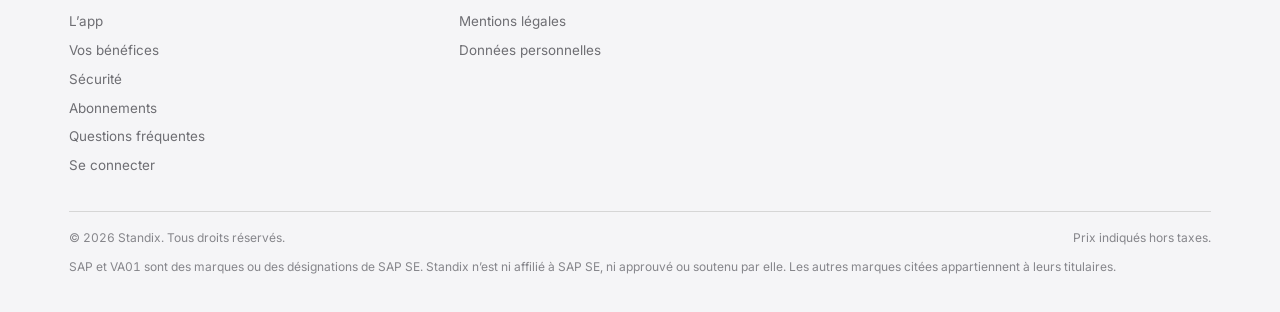
==== commit 8d70f666: "Update index.html" ====
--- a/index.html
+++ b/index.html
@@ -6,7 +6,7 @@
      ⚠ Retiré par erreur le 25 octobre 2026 à 22 h 27 (une version plus ancienne
      de la page avait été redéposée), remis le 26 octobre : la politique de
      confidentialité (annexe B de cgu.html) annonce cette mesure. -->
-<script src="/suivi.js?v=3"></script>
+<script src="/suivi.js?v=4"></script>
 <!-- ⚠ `user-scalable=no` NE SUFFIT PAS : Safari sur iOS l'ignore depuis 2016,
      précisément pour ne pas priver de zoom ceux qui en ont besoin. Il n'agit
      que sur Chrome Android. Le reste est fait plus bas, en CSS et en code. -->
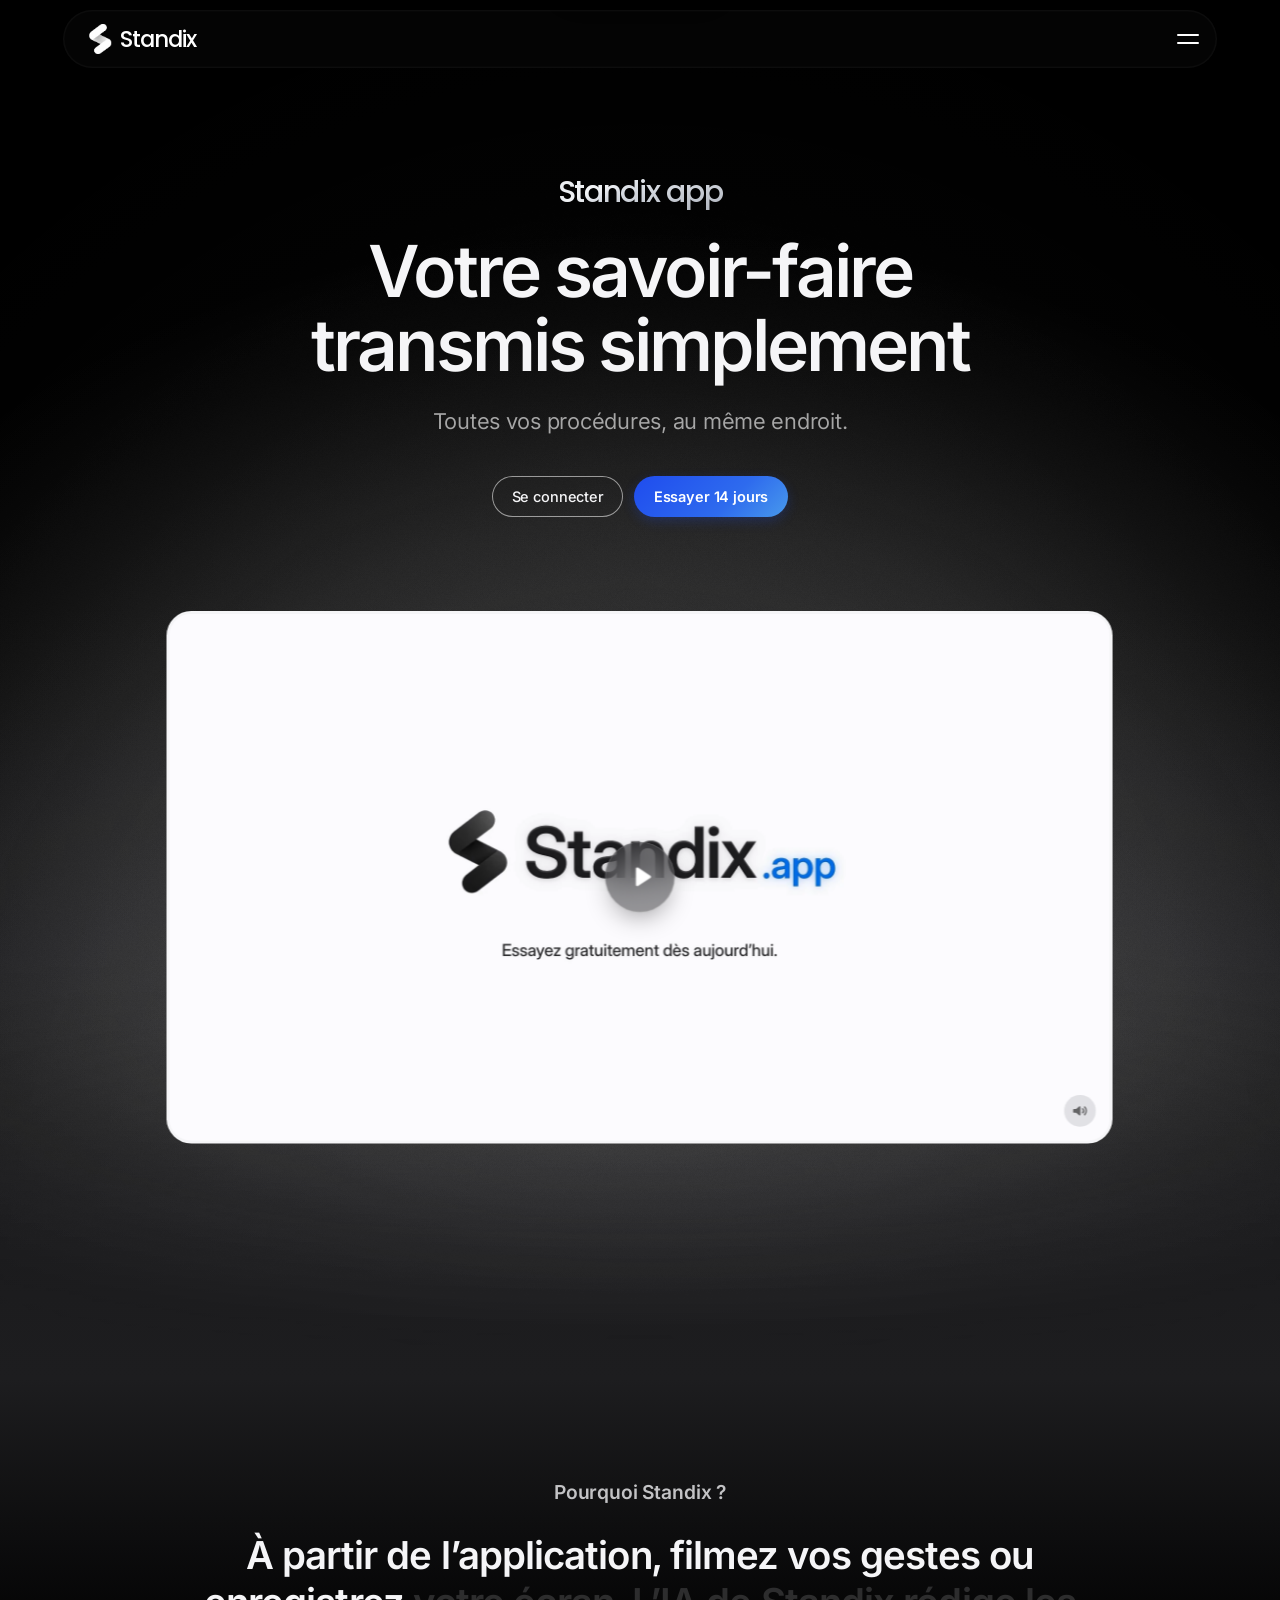
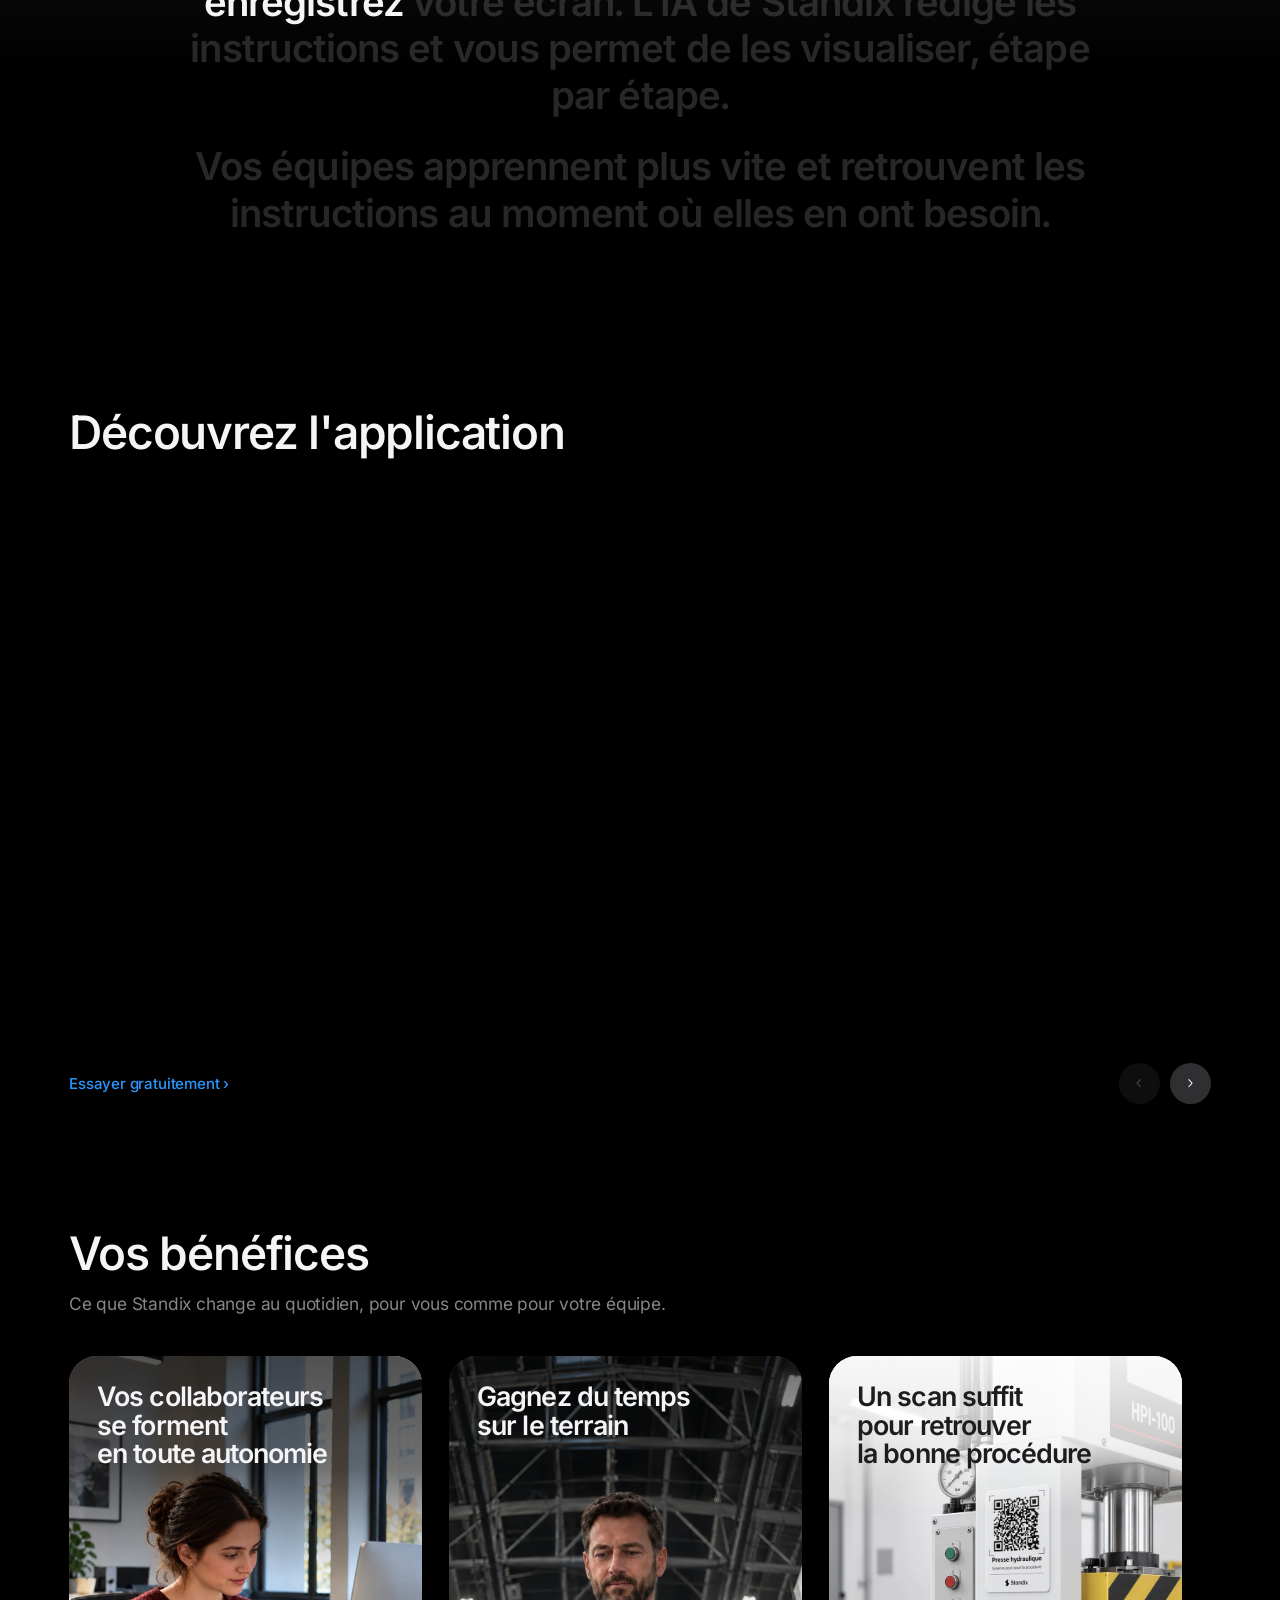
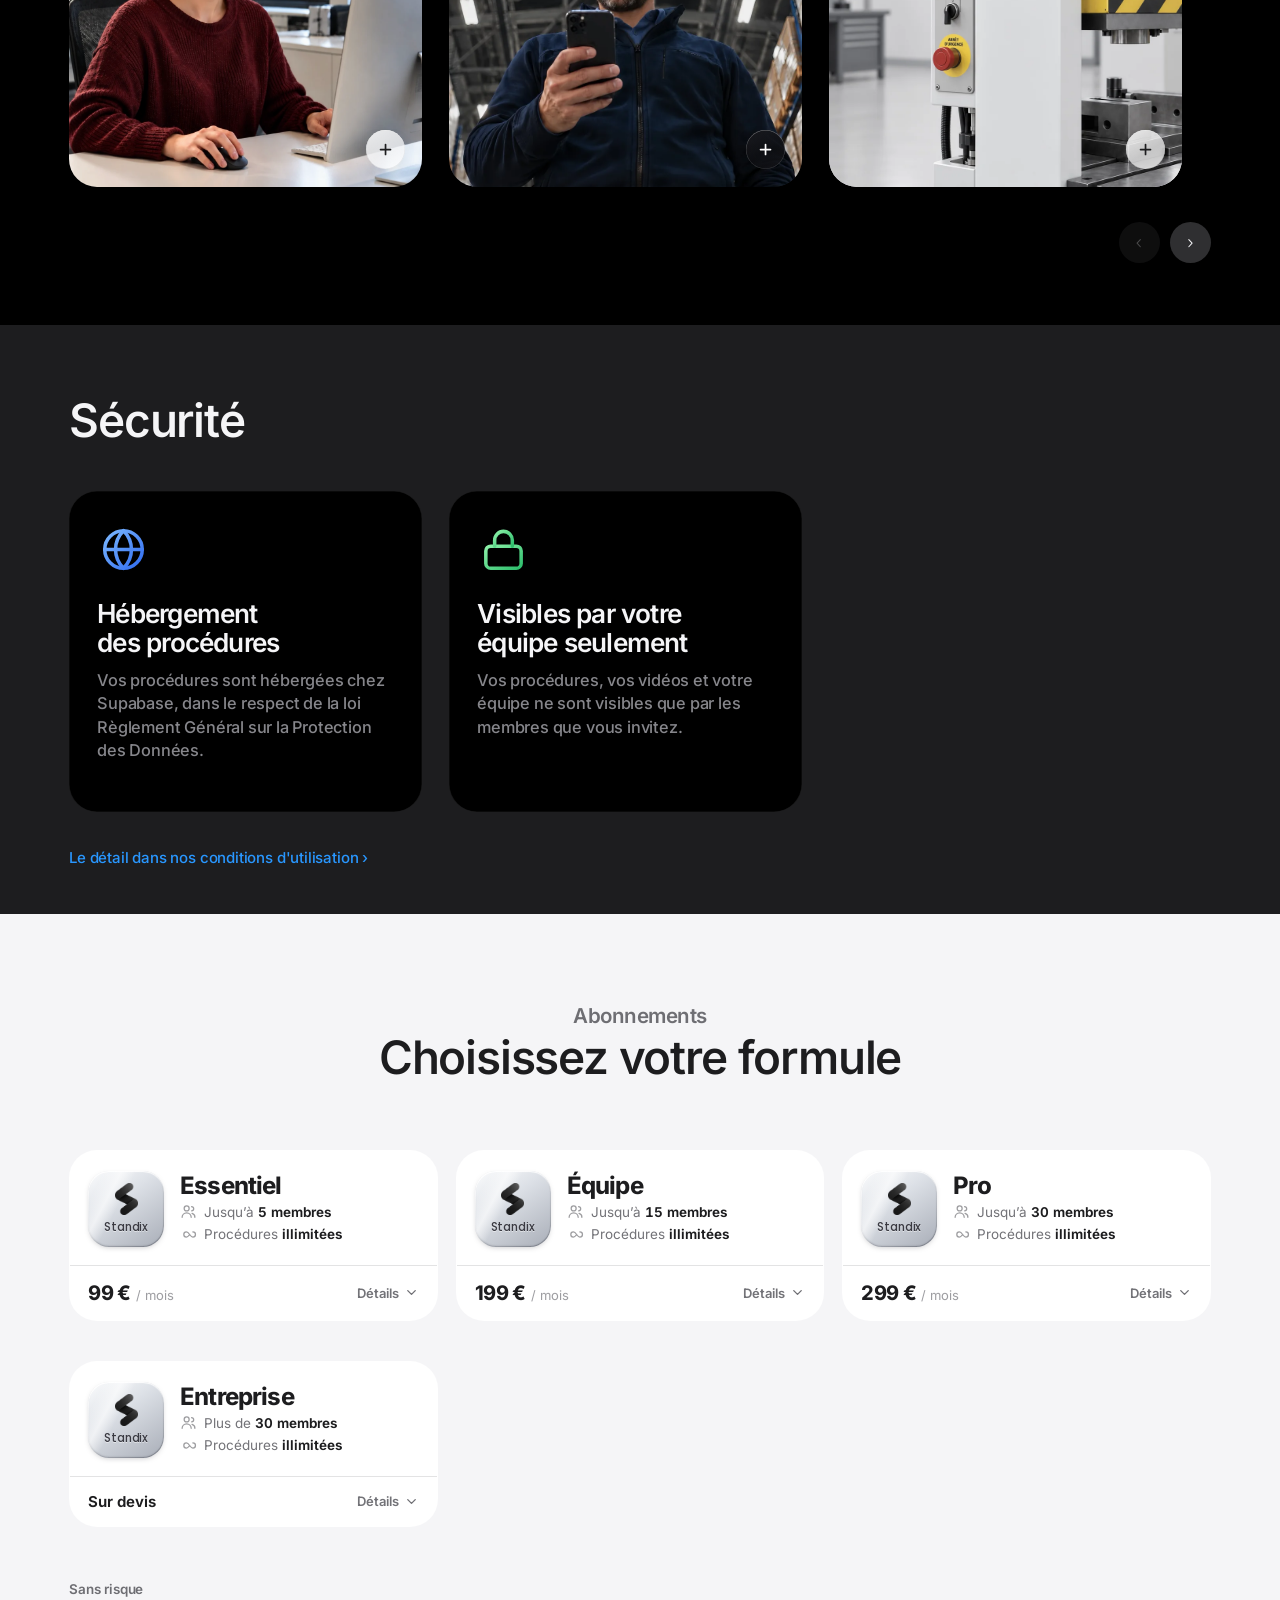
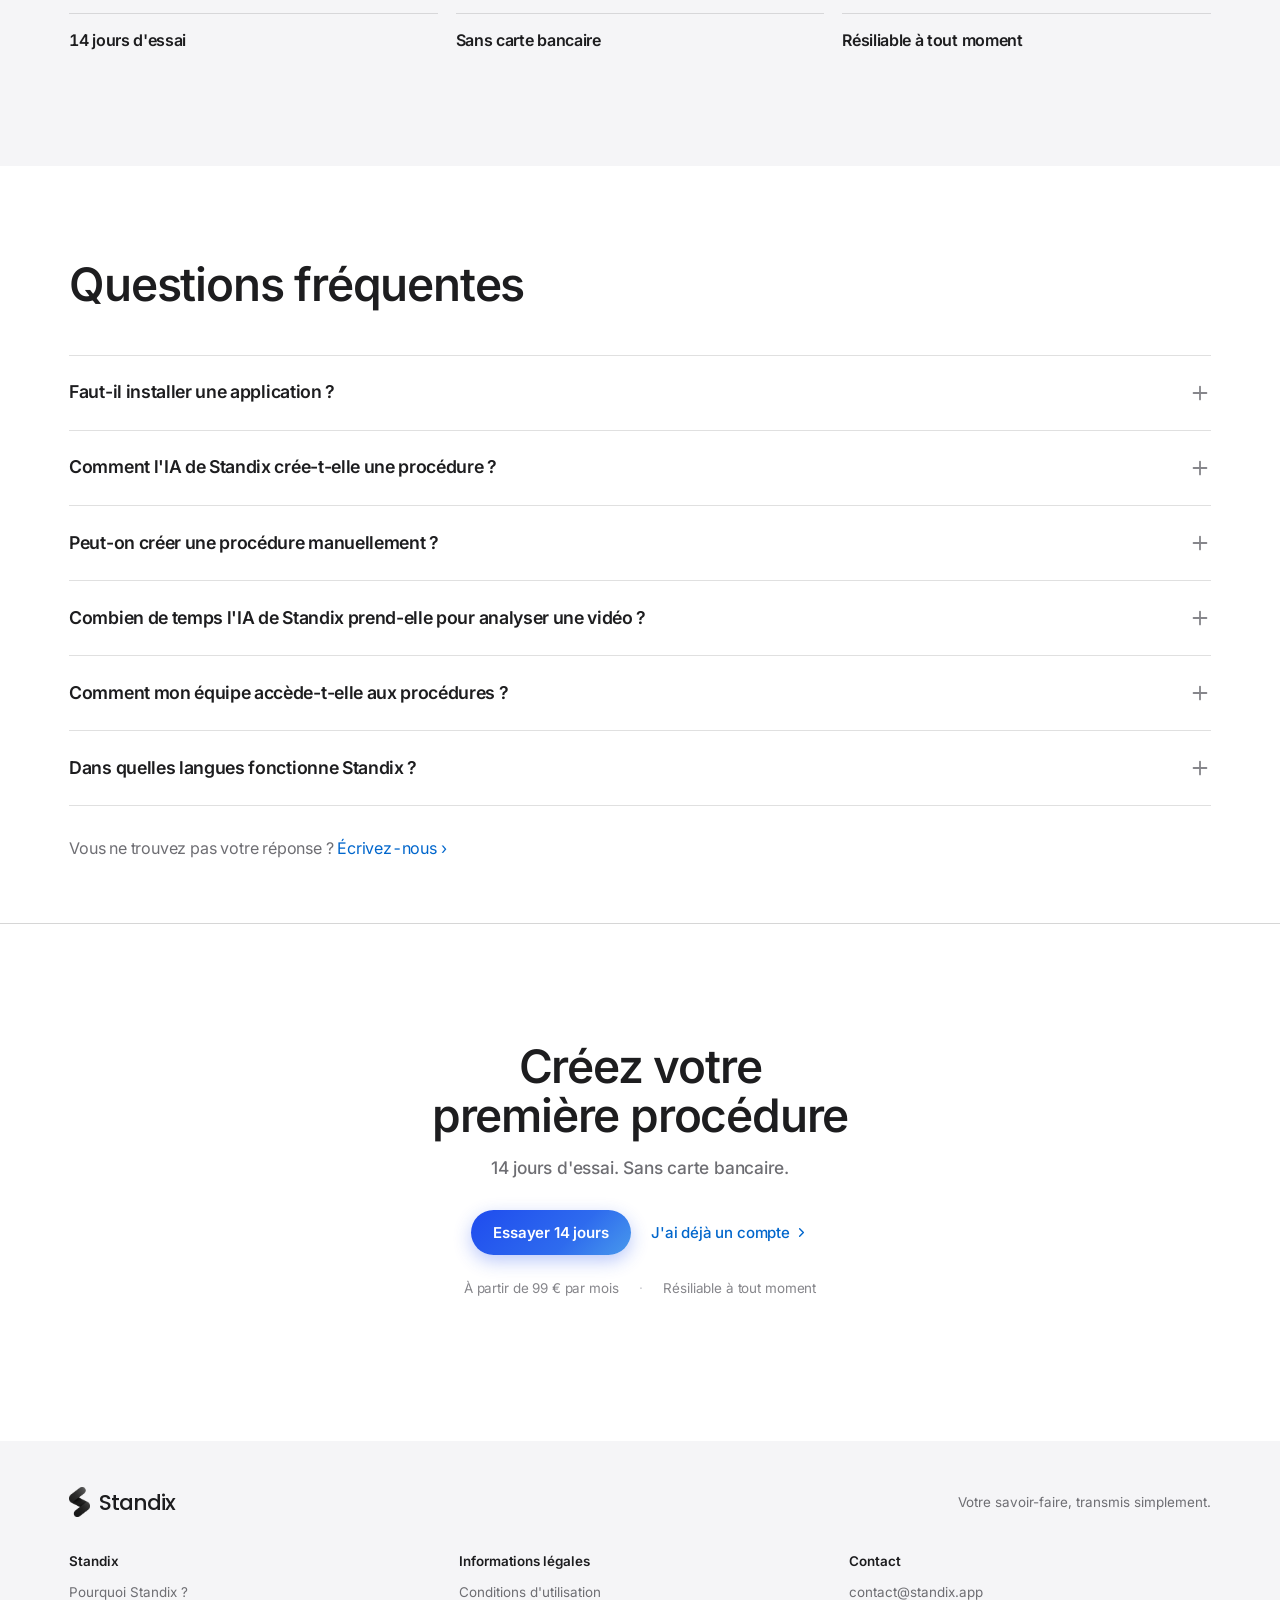
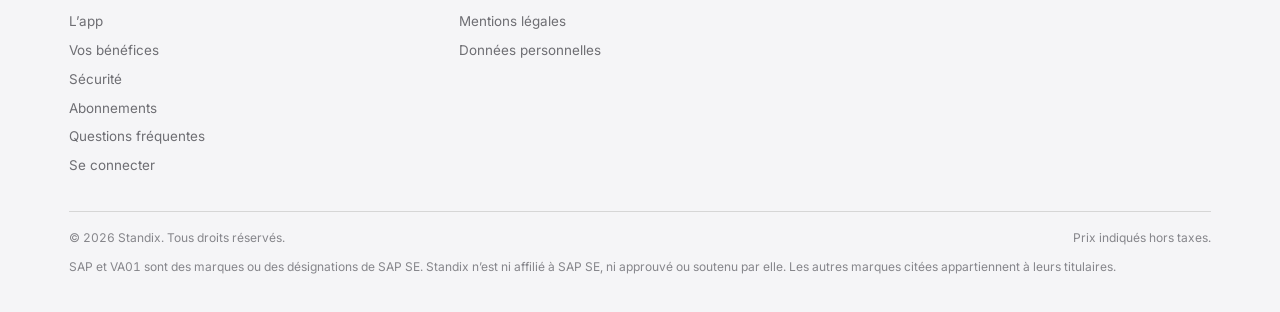
==== commit 903ed4b9: "Update index.html" ====
--- a/index.html
+++ b/index.html
@@ -5884,7 +5884,7 @@
       <div class="car-vue secu-vue" style="--lueur:72,153,236">
         <div class="secu-in">
           <svg class="secu-ic" viewBox="0 0 24 24" fill="none" aria-hidden="true"><defs><linearGradient id="scEur" x1="0" y1="0" x2="1" y2="1"><stop offset="0" stop-color="#7DB9FF"/><stop offset="1" stop-color="#2F6BF0"/></linearGradient></defs><g stroke="url(#scEur)" stroke-width="1.8" stroke-linecap="round" stroke-linejoin="round"><circle cx="12" cy="12" r="8.5"/><path d="M3.5 12h17M12 3.5c2.4 2.4 3.6 5.2 3.6 8.5s-1.2 6.1-3.6 8.5c-2.4-2.4-3.6-5.2-3.6-8.5s1.2-6.1 3.6-8.5z"/></g></svg>
-          <h3 class="secu-t">Stockage des procédures</h3>
+          <h3 class="secu-t">Hébergement des procédures</h3>
           <!-- ⚠ PLUS DE LIEU (« serveurs situés en Allemagne » retiré à la demande,
                24 oct. 2026). « Dans le respect du RGPD » plutôt que « protégées
                par le RGPD » : le RGPD est une règle à respecter, pas une
